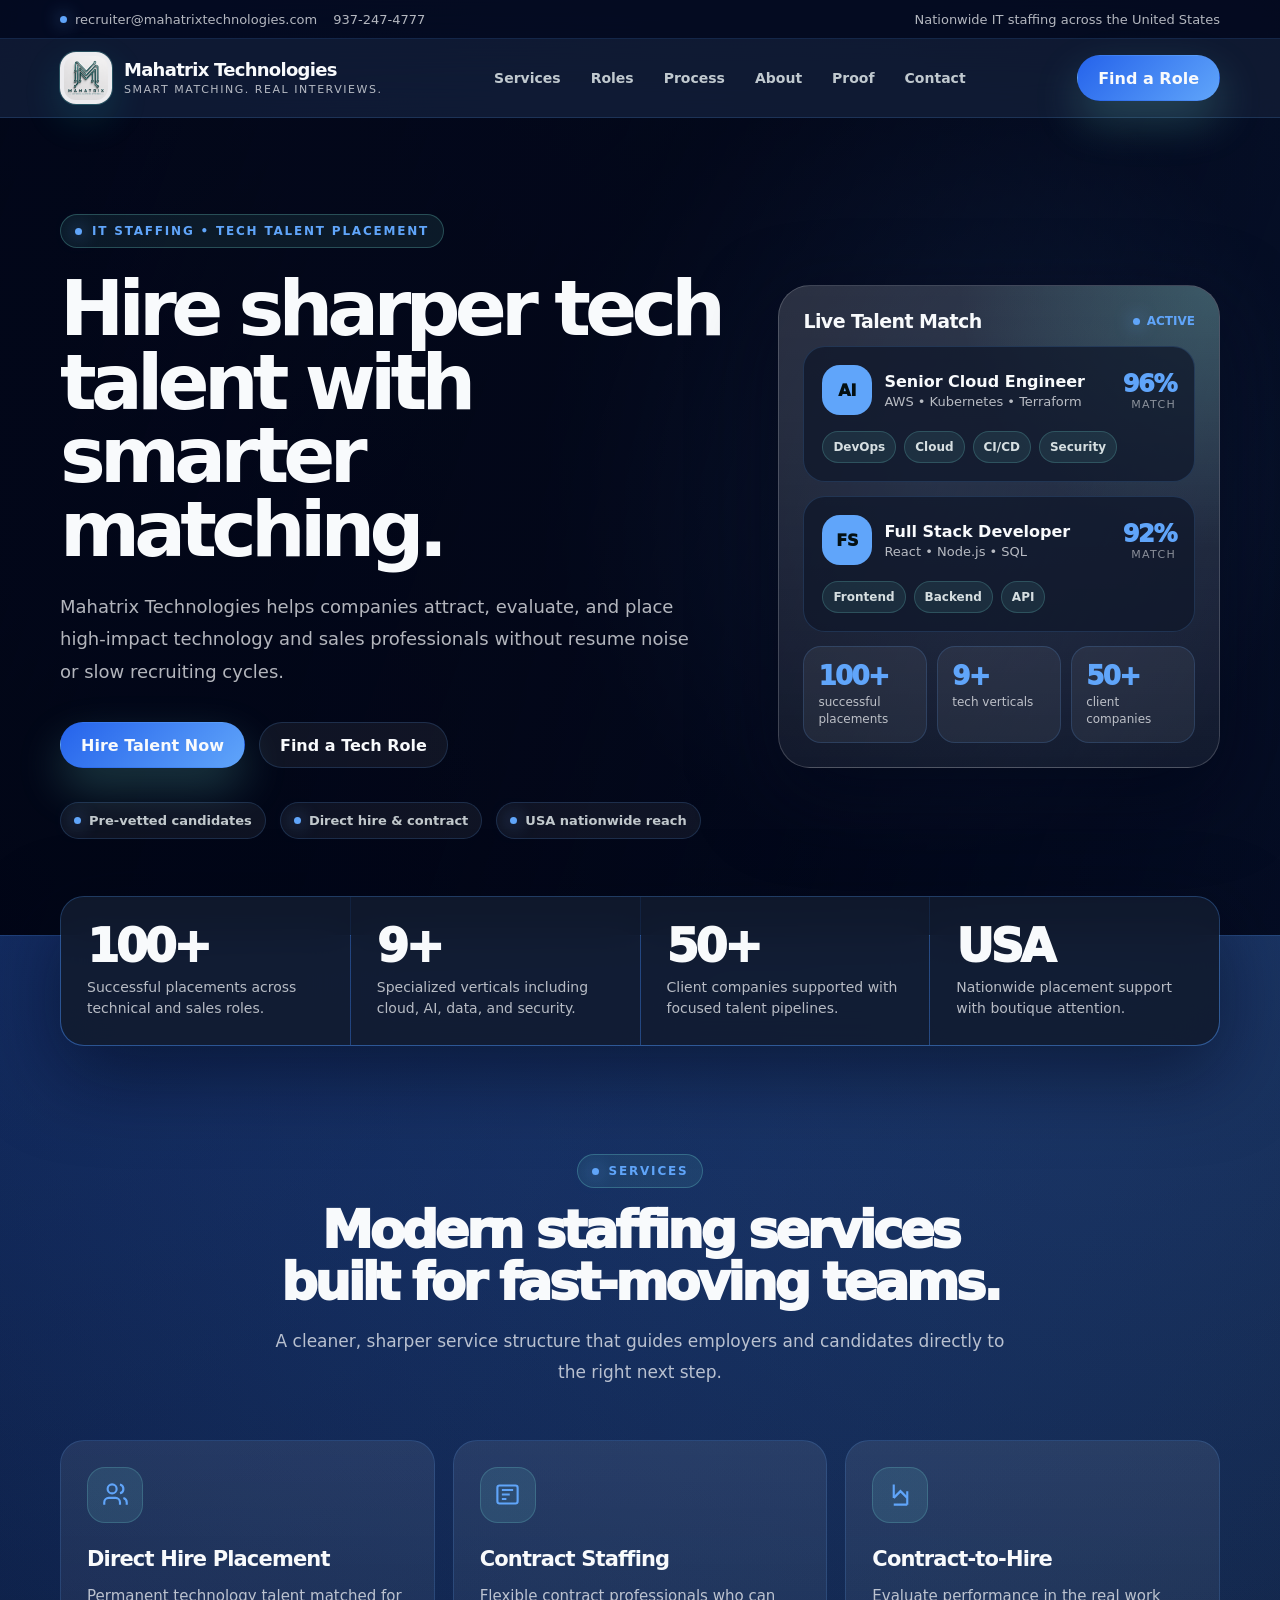
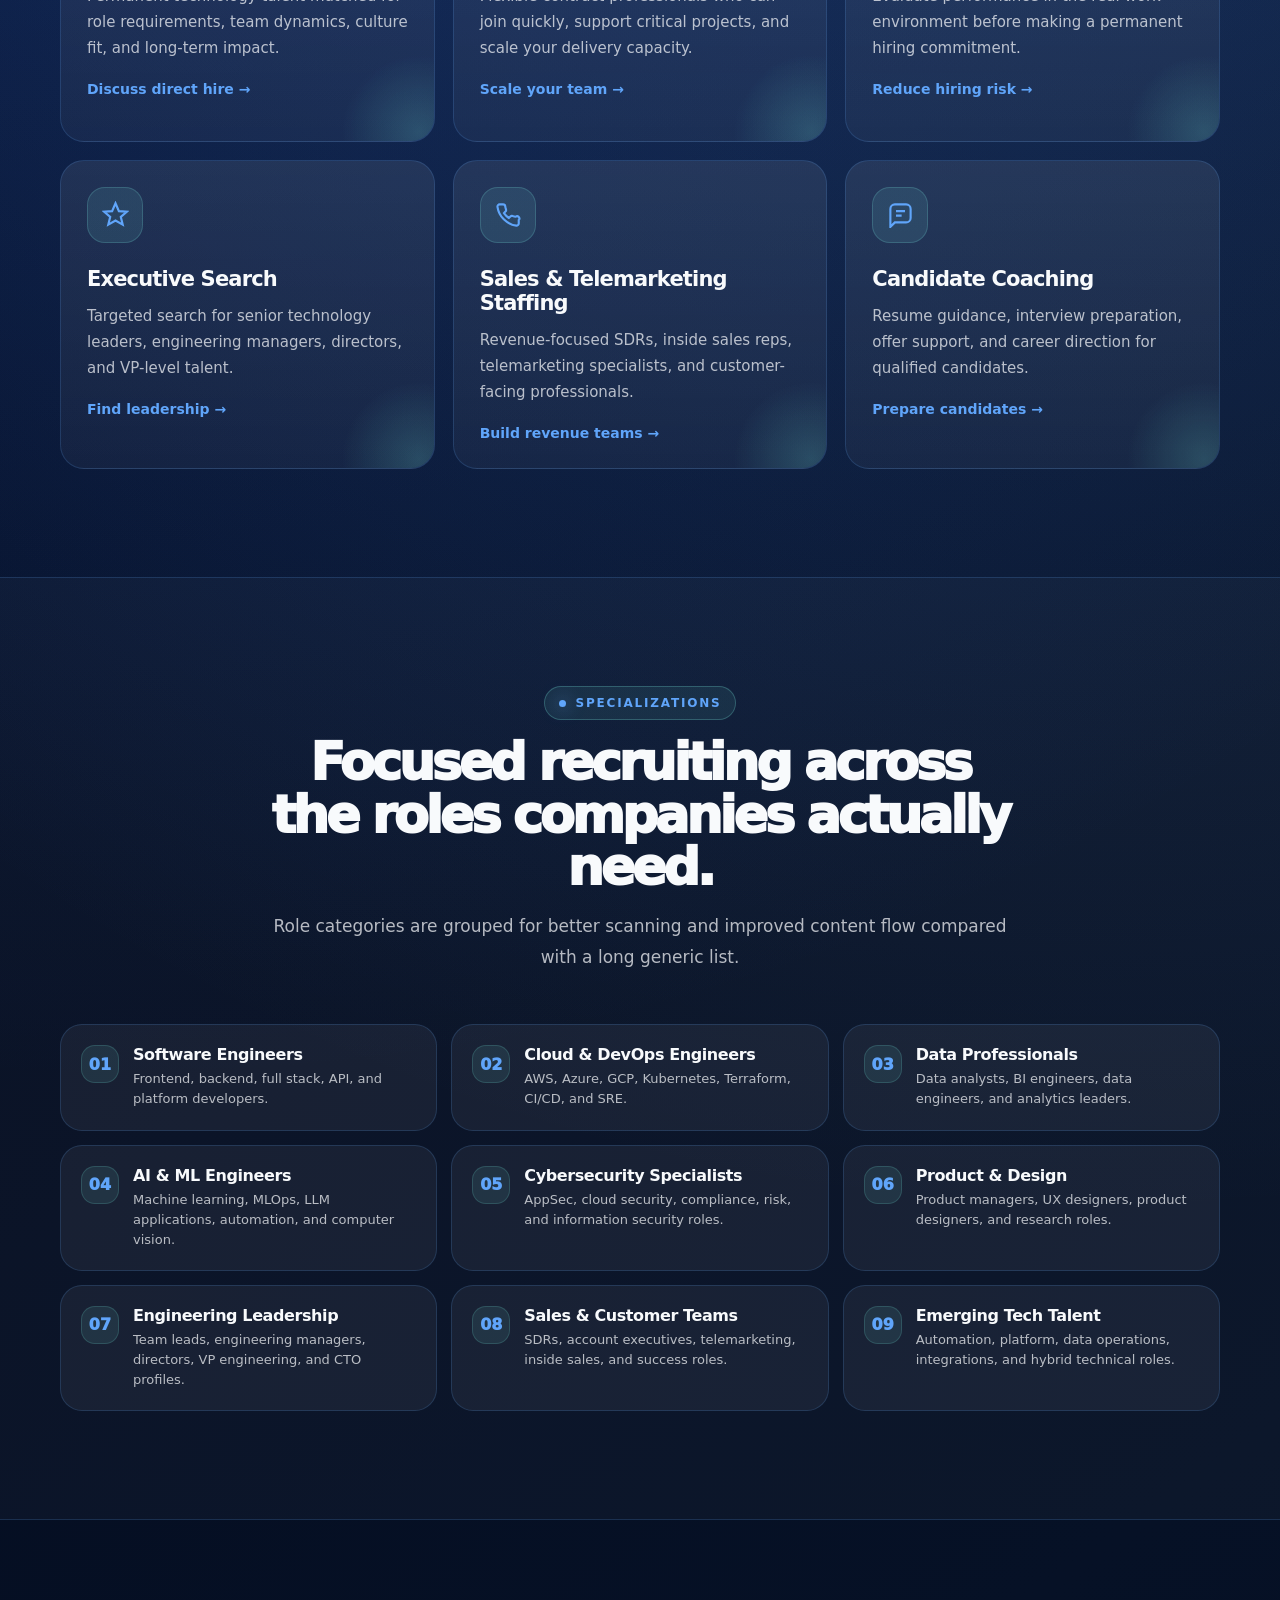
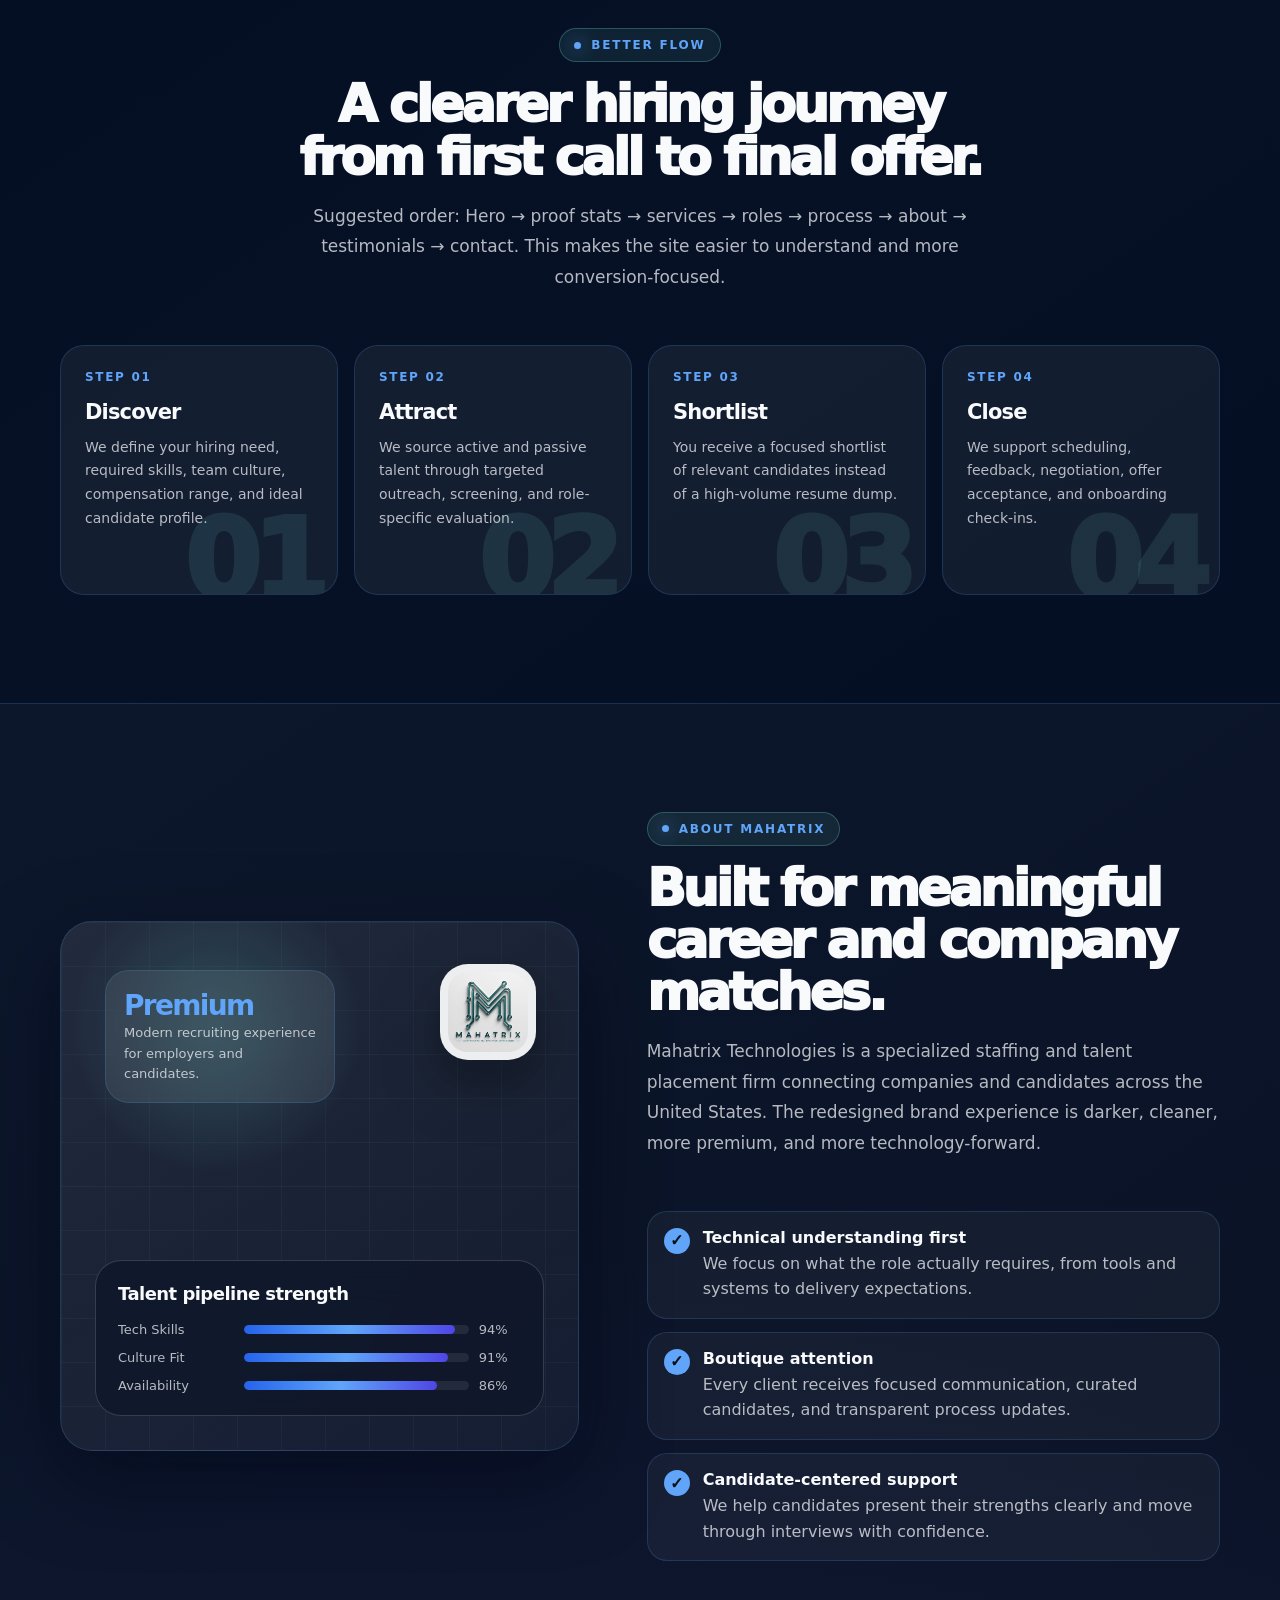
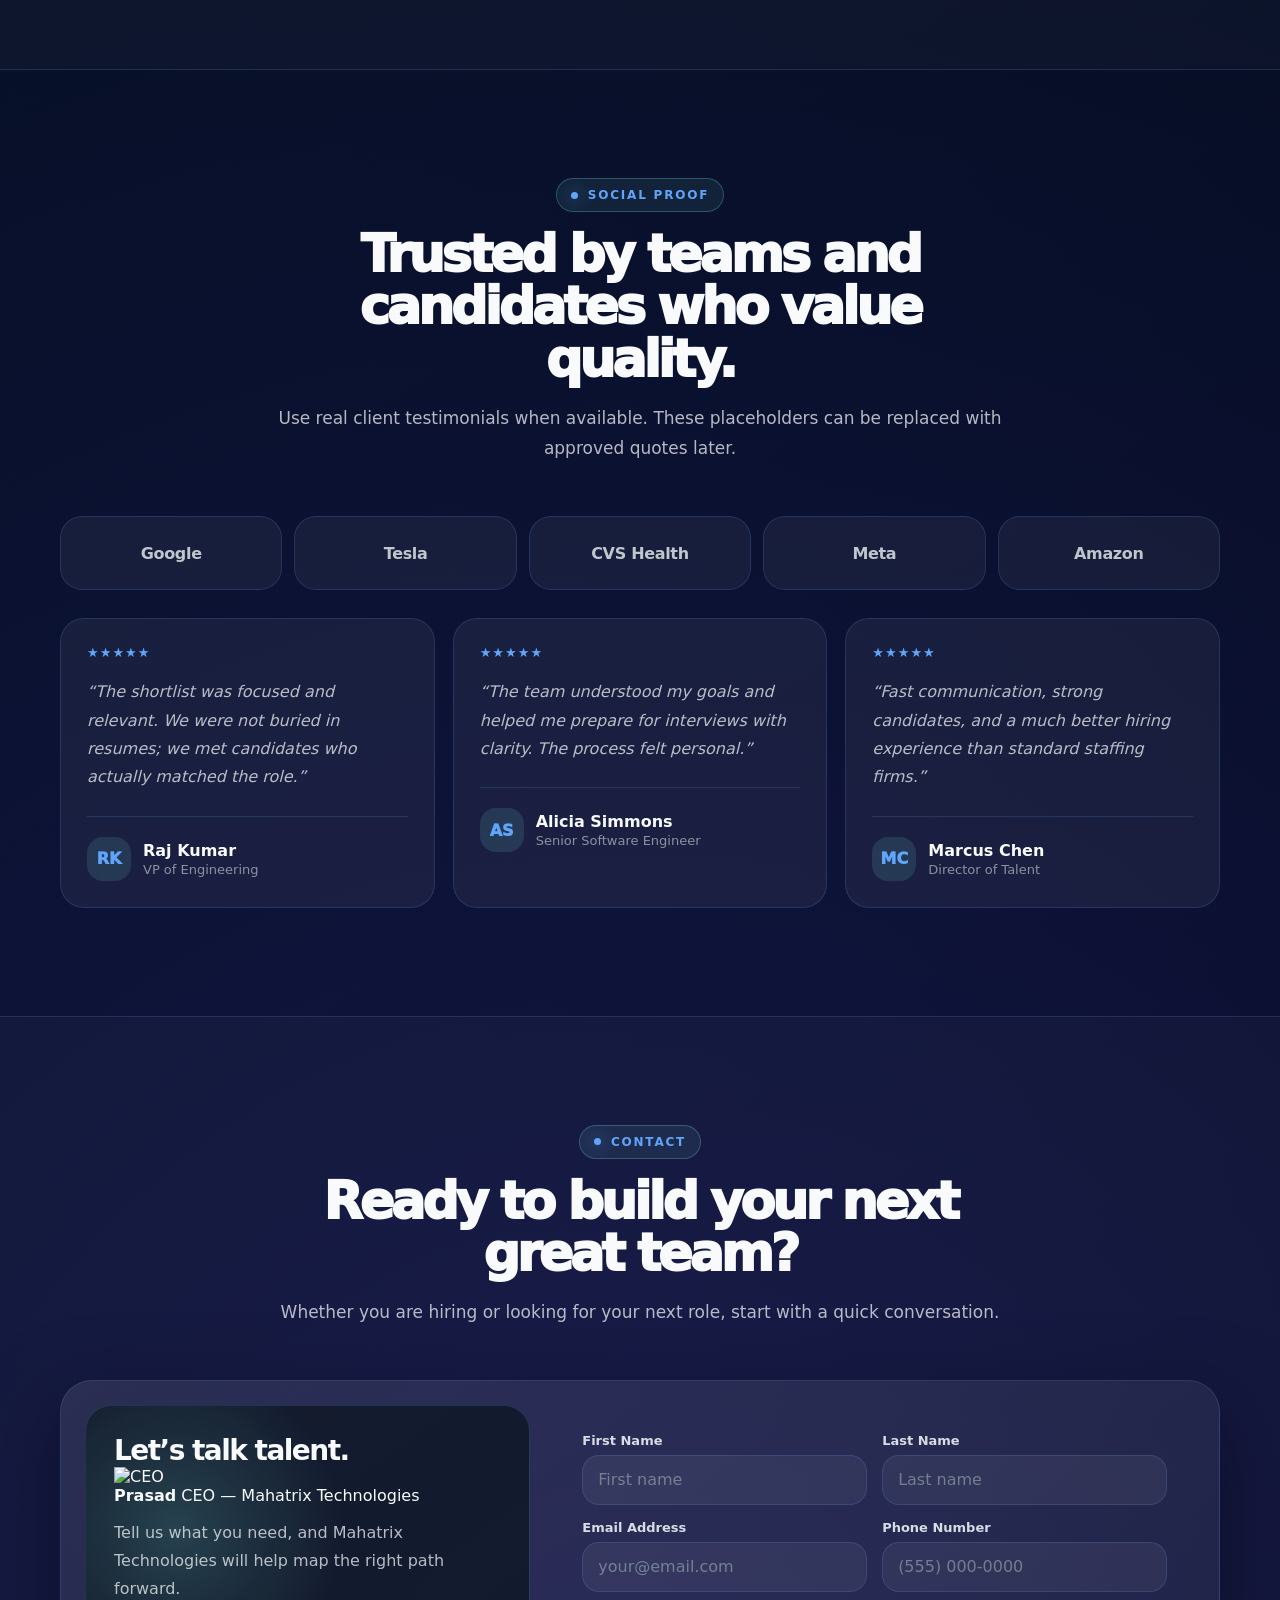
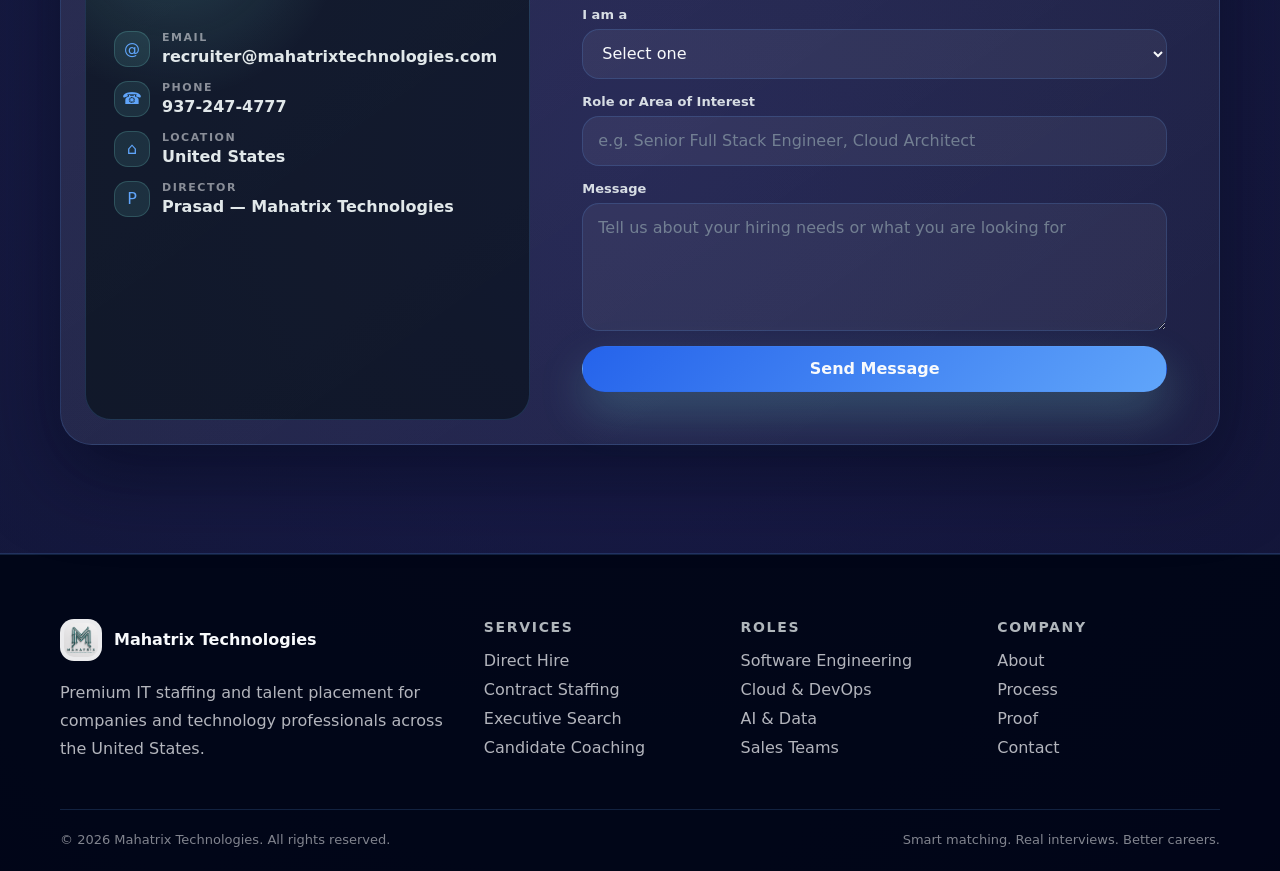
==== index.html @ 4f2ced46 "Update index.html" ====
<!DOCTYPE html>
<html lang="en">
<head>
  <meta charset="UTF-8" />
  <meta name="viewport" content="width=device-width, initial-scale=1.0" />
  <meta name="description" content="Mahatrix Technologies is a modern IT staffing and tech talent placement firm connecting companies with pre-vetted technology professionals across the United States." />
  <title>Mahatrix Technologies | Premium IT Staffing & Tech Talent Placement</title>

  <style>
    /*
      MAHATRIX TECHNOLOGIES — COMPLETE REDESIGN
      Theme: premium dark glassmorphism + teal/cyan technology accents
      Media: CSS-generated hero visuals and SVG illustrations to avoid copyrighted assets
      Logo: place your uploaded logo as logo.png in the same folder as this file
    */

    :root {
      /* Requested Mahatrix palette */
      --bg: #020617;
      --bg-2: #020617;
      --glass: rgba(15,23,42,0.75);
      --panel: rgba(15,23,42,0.75);
      --panel-strong: rgba(15,23,42,0.88);
      --panel-soft: rgba(15,23,42,0.55);
      --line: rgba(96, 165, 250, 0.18);
      --line-strong: rgba(96, 165, 250, 0.42);
      --text: #F8FAFC;
      --muted: rgba(248, 250, 252, 0.72);
      --muted-2: rgba(248, 250, 252, 0.52);
      --sapphire: #2563EB;
      --cyan: #60A5FA;
      --teal: #60A5FA;
      --blue: #60A5FA;
      --indigo: #4F46E5;
      --lime: #60A5FA;
      --orange: #60A5FA;
      --danger: #ff6b6b;
      --success: #60A5FA;
      --shadow: 0 28px 80px rgba(2, 6, 23, 0.52);
      --radius-xl: 32px;
      --radius-lg: 24px;
      --radius-md: 18px;
      --container: min(1160px, calc(100% - 40px));
      --font: Inter, ui-sans-serif, system-ui, -apple-system, BlinkMacSystemFont, "Segoe UI", sans-serif;
    }

    * { box-sizing: border-box; margin: 0; padding: 0; }
    html { scroll-behavior: smooth; }
    body {
      font-family: var(--font);
      color: var(--text);
      background:
        radial-gradient(circle at 10% 8%, rgba(37, 99, 235, 0.30), transparent 31%),
        radial-gradient(circle at 86% 12%, rgba(96, 165, 250, 0.24), transparent 30%),
        radial-gradient(circle at 50% 90%, rgba(79, 70, 229, 0.22), transparent 32%),
        linear-gradient(145deg, #020617 0%, #061126 48%, #020617 100%);
      overflow-x: hidden;
    }

    body::before {
      content: "";
      position: fixed;
      inset: 0;
      pointer-events: none;
      opacity: 0.3;
      background-image:
        linear-gradient(rgba(255, 255, 255, 0.035) 1px, transparent 1px),
        linear-gradient(90deg, rgba(255, 255, 255, 0.035) 1px, transparent 1px);
      background-size: 72px 72px;
      mask-image: radial-gradient(circle at center, black 0%, transparent 76%);
      z-index: -2;
    }

    a { color: inherit; text-decoration: none; }
    img, svg { display: block; max-width: 100%; }
    button, input, select, textarea { font: inherit; }
    .container { width: var(--container); margin: 0 auto; }
    .accent { color: var(--cyan); }

    .top-strip {
      border-bottom: 1px solid var(--line);
      background: rgba(2,6,23,0.82);
      backdrop-filter: blur(18px);
    }

    .top-strip-inner {
      width: var(--container);
      margin: 0 auto;
      min-height: 38px;
      display: flex;
      align-items: center;
      justify-content: space-between;
      gap: 16px;
      color: var(--muted);
      font-size: 13px;
    }

    .top-contact,
    .top-note {
      display: flex;
      align-items: center;
      gap: 16px;
      flex-wrap: wrap;
    }

    .top-pill {
      display: inline-flex;
      align-items: center;
      gap: 8px;
      white-space: nowrap;
    }

    .dot {
      width: 7px;
      height: 7px;
      border-radius: 999px;
      background: var(--cyan);
      box-shadow: 0 0 18px var(--cyan);
    }

    .navbar {
      position: sticky;
      top: 0;
      z-index: 1000;
      border-bottom: 1px solid var(--line);
      background: rgba(15,23,42,0.78);
      backdrop-filter: blur(22px);
    }

    .nav-inner {
      width: var(--container);
      margin: 0 auto;
      height: 78px;
      display: flex;
      align-items: center;
      justify-content: space-between;
      gap: 24px;
    }

    .brand {
      display: flex;
      align-items: center;
      gap: 12px;
      min-width: 240px;
    }

    .brand-logo {
      width: 52px;
      height: 52px;
      border-radius: 16px;
      object-fit: contain;
      padding: 4px;
      background: rgba(255, 255, 255, 0.92);
      box-shadow: 0 0 0 1px rgba(126, 244, 230, 0.22), 0 14px 38px rgba(22, 200, 189, 0.16);
    }

    .brand-title {
      font-weight: 850;
      letter-spacing: -0.04em;
      line-height: 1;
      font-size: 18px;
    }

    .brand-subtitle {
      margin-top: 4px;
      font-size: 11px;
      color: var(--muted);
      text-transform: uppercase;
      letter-spacing: 0.14em;
    }

    .nav-links {
      display: flex;
      align-items: center;
      justify-content: center;
      list-style: none;
      gap: 4px;
    }

    .nav-links a {
      display: inline-flex;
      align-items: center;
      height: 42px;
      padding: 0 13px;
      color: rgba(244, 251, 251, 0.78);
      font-size: 14px;
      font-weight: 650;
      border-radius: 999px;
      transition: 0.2s ease;
    }

    .nav-links a:hover,
    .nav-links a.active {
      color: var(--text);
      background: rgba(126, 244, 230, 0.10);
      box-shadow: inset 0 0 0 1px rgba(126, 244, 230, 0.18);
    }

    .nav-actions { display: flex; align-items: center; gap: 10px; }
    .mobile-toggle {
      display: none;
      width: 44px;
      height: 44px;
      border: 1px solid var(--line);
      border-radius: 14px;
      color: var(--text);
      background: rgba(255, 255, 255, 0.06);
      cursor: pointer;
    }

    .btn {
      display: inline-flex;
      align-items: center;
      justify-content: center;
      gap: 10px;
      min-height: 46px;
      padding: 0 20px;
      border-radius: 999px;
      border: 1px solid transparent;
      font-weight: 800;
      cursor: pointer;
      transition: transform 0.2s ease, box-shadow 0.2s ease, background 0.2s ease, border-color 0.2s ease;
      white-space: nowrap;
    }

    .btn:hover { transform: translateY(-2px); }
    .btn-primary {
      color: #F8FAFC;
      background: linear-gradient(135deg, var(--sapphire), var(--cyan));
      box-shadow: 0 20px 46px rgba(126, 244, 230, 0.22);
    }

    .btn-secondary {
      color: var(--text);
      border-color: var(--line);
      background: rgba(255, 255, 255, 0.06);
    }

    .btn-secondary:hover {
      border-color: var(--line-strong);
      background: rgba(126, 244, 230, 0.09);
    }

    .hero {
      position: relative;
      min-height: 760px;
      display: flex;
      align-items: center;
      overflow: hidden;
      border-bottom: 1px solid var(--line);
    }

    .hero::before {
      content: "";
      position: absolute;
      inset: 0;
      background:
        linear-gradient(110deg, rgba(2, 6, 23, 0.97) 0%, rgba(2, 6, 23, 0.86) 44%, rgba(2, 6, 23, 0.34) 100%),
        radial-gradient(circle at 72% 42%, rgba(96, 165, 250, 0.28), transparent 38%);
      z-index: 1;
    }

    .hero-media {
      position: absolute;
      inset: 0;
      overflow: hidden;
      background:
        linear-gradient(135deg, rgba(37, 99, 235, 0.20), transparent 36%),
        linear-gradient(45deg, #020617, #081634);
    }
    .hero-video {
  width: 100%;
  height: 100%;
  object-fit: cover;
  position: absolute;
  inset: 0;
}

    .hero-grid-animation {
      position: absolute;
      inset: -20%;
      background-image:
        linear-gradient(90deg, rgba(126, 244, 230, 0.14) 1px, transparent 1px),
        linear-gradient(rgba(126, 244, 230, 0.14) 1px, transparent 1px);
      background-size: 58px 58px;
      transform: perspective(700px) rotateX(58deg) translateY(-12%);
      transform-origin: center;
      animation: gridMove 18s linear infinite;
      opacity: 0.35;
    }

    .hero-orb {
      position: absolute;
      width: 520px;
      height: 520px;
      right: 5%;
      top: 18%;
      border-radius: 50%;
      background:
        radial-gradient(circle at 30% 30%, rgba(255, 255, 255, 0.6), transparent 8%),
        radial-gradient(circle at center, rgba(126, 244, 230, 0.24), rgba(22, 200, 189, 0.08) 36%, transparent 68%);
      filter: blur(1px);
      animation: float 8s ease-in-out infinite;
    }

    .hero-orb::before,
    .hero-orb::after {
      content: "";
      position: absolute;
      border-radius: 50%;
      border: 1px solid rgba(126, 244, 230, 0.26);
      inset: 58px;
      animation: spin 16s linear infinite;
    }

    .hero-orb::after { inset: 112px; animation-duration: 11s; animation-direction: reverse; }

    .hero-particles span {
      position: absolute;
      width: 9px;
      height: 9px;
      border-radius: 50%;
      background: var(--cyan);
      box-shadow: 0 0 28px var(--cyan);
      opacity: 0.75;
      animation: particle 9s ease-in-out infinite;
    }

    .hero-particles span:nth-child(1) { right: 18%; top: 28%; }
    .hero-particles span:nth-child(2) { right: 34%; top: 62%; animation-delay: -2s; }
    .hero-particles span:nth-child(3) { right: 8%; top: 70%; animation-delay: -4s; }
    .hero-particles span:nth-child(4) { right: 42%; top: 24%; animation-delay: -6s; }

    @keyframes gridMove { to { background-position: 0 580px; } }
    @keyframes float { 0%, 100% { transform: translate3d(0, 0, 0); } 50% { transform: translate3d(0, -24px, 0); } }
    @keyframes spin { to { transform: rotate(360deg); } }
    @keyframes particle { 0%, 100% { transform: translate(0, 0) scale(1); } 50% { transform: translate(-18px, -28px) scale(1.35); } }

    .hero-inner {
      position: relative;
      z-index: 2;
      width: var(--container);
      margin: 0 auto;
      display: grid;
      grid-template-columns: minmax(0, 1.08fr) minmax(340px, 0.72fr);
      gap: 56px;
      align-items: center;
      padding: 96px 0;
    }

    .eyebrow {
      display: inline-flex;
      align-items: center;
      gap: 10px;
      min-height: 34px;
      padding: 0 14px;
      border: 1px solid rgba(126, 244, 230, 0.24);
      border-radius: 999px;
      background: rgba(126, 244, 230, 0.08);
      color: var(--cyan);
      font-size: 12px;
      text-transform: uppercase;
      letter-spacing: 0.15em;
      font-weight: 850;
    }

    .hero h1 {
      max-width: 800px;
      margin-top: 24px;
      font-size: clamp(44px, 6vw, 82px);
      line-height: 0.96;
      letter-spacing: -0.075em;
      font-weight: 900;
    }

    .hero-copy {
      max-width: 650px;
      margin-top: 24px;
      color: var(--muted);
      font-size: 18px;
      line-height: 1.8;
    }

    .hero-actions { margin-top: 34px; display: flex; gap: 14px; flex-wrap: wrap; }
    .hero-trust {
      display: flex;
      flex-wrap: wrap;
      gap: 14px;
      margin-top: 34px;
    }

    .trust-item {
      display: inline-flex;
      align-items: center;
      gap: 8px;
      padding: 10px 13px;
      border-radius: 999px;
      border: 1px solid var(--line);
      background: rgba(255, 255, 255, 0.055);
      color: rgba(244, 251, 251, 0.78);
      font-size: 13px;
      font-weight: 700;
    }

    .hero-card {
      position: relative;
      border-radius: var(--radius-xl);
      padding: 24px;
      background: linear-gradient(180deg, rgba(255, 255, 255, 0.15), rgba(255, 255, 255, 0.06));
      border: 1px solid rgba(255, 255, 255, 0.18);
      box-shadow: var(--shadow);
      overflow: hidden;
    }

    .hero-card::before {
      content: "";
      position: absolute;
      inset: 0;
      background: radial-gradient(circle at top right, rgba(126, 244, 230, 0.2), transparent 40%);
      pointer-events: none;
    }

    .match-panel { position: relative; z-index: 1; display: grid; gap: 14px; }
    .match-header { display: flex; align-items: center; justify-content: space-between; gap: 12px; }
    .match-title { font-weight: 900; letter-spacing: -0.03em; font-size: 19px; }
    .match-live { color: var(--success); font-size: 12px; font-weight: 850; display: flex; align-items: center; gap: 7px; }

    .candidate-card {
      border-radius: 22px;
      padding: 18px;
      background: var(--glass);
      border: 1px solid var(--line);
    }

    .candidate-top { display: flex; align-items: center; gap: 12px; }
    .avatar {
      width: 50px;
      height: 50px;
      border-radius: 18px;
      background: linear-gradient(135deg, var(--cyan), var(--blue));
      color: #041012;
      display: grid;
      place-items: center;
      font-weight: 950;
    }

    .candidate-name { font-weight: 900; }
    .candidate-role { color: var(--muted); font-size: 13px; margin-top: 3px; }
    .match-score { margin-left: auto; text-align: right; }
    .score { color: var(--lime); font-size: 24px; font-weight: 950; letter-spacing: -0.06em; }
    .score-label { color: var(--muted-2); font-size: 11px; text-transform: uppercase; letter-spacing: 0.12em; }

    .skill-tags { display: flex; flex-wrap: wrap; gap: 8px; margin-top: 16px; }
    .skill-tags span {
      padding: 8px 10px;
      border-radius: 999px;
      background: rgba(126, 244, 230, 0.09);
      border: 1px solid rgba(126, 244, 230, 0.18);
      color: rgba(244, 251, 251, 0.86);
      font-size: 12px;
      font-weight: 750;
    }

    .pipeline {
      display: grid;
      grid-template-columns: repeat(3, 1fr);
      gap: 10px;
    }

    .pipeline-item {
      padding: 14px;
      border-radius: 18px;
      background: rgba(255, 255, 255, 0.06);
      border: 1px solid var(--line);
    }

    .pipeline-number { color: var(--cyan); font-size: 26px; font-weight: 950; letter-spacing: -0.06em; }
    .pipeline-label { color: var(--muted); font-size: 12px; margin-top: 3px; line-height: 1.4; }

    .section { padding: 108px 0; position: relative; }
    .section-alt { background: rgba(255, 255, 255, 0.028); border-top: 1px solid var(--line); border-bottom: 1px solid var(--line); }
    .section-head { max-width: 740px; margin: 0 auto 52px; text-align: center; }
    .section-head.left { margin-left: 0; text-align: left; }
    .section h2 {
      margin-top: 16px;
      font-size: clamp(32px, 4vw, 54px);
      line-height: 1.02;
      letter-spacing: -0.065em;
      font-weight: 950;
    }

    .section-sub {
      margin-top: 18px;
      color: var(--muted);
      font-size: 17px;
      line-height: 1.8;
    }

    .logos-row {
      display: grid;
      grid-template-columns: repeat(5, 1fr);
      gap: 12px;
      margin-top: 34px;
    }

    .logo-pill {
      display: flex;
      align-items: center;
      justify-content: center;
      min-height: 74px;
      border-radius: 22px;
      border: 1px solid var(--line);
      background: rgba(255, 255, 255, 0.05);
      color: rgba(244, 251, 251, 0.76);
      font-weight: 900;
      letter-spacing: -0.02em;
      transition: 0.2s ease;
    }

    .logo-pill:hover { transform: translateY(-4px); border-color: var(--line-strong); color: var(--text); }

    .stats-band {
      margin-top: -40px;
      position: relative;
      z-index: 5;
    }

    .stats-shell {
      display: grid;
      grid-template-columns: repeat(4, 1fr);
      gap: 1px;
      overflow: hidden;
      border-radius: var(--radius-lg);
      border: 1px solid var(--line);
      background: var(--line);
      box-shadow: var(--shadow);
    }

    .stat {
      padding: 26px;
      background: rgba(15,23,42,0.88);
      backdrop-filter: blur(18px);
    }

    .stat strong {
      display: block;
      color: var(--text);
      font-size: clamp(30px, 4vw, 46px);
      line-height: 1;
      letter-spacing: -0.07em;
      font-weight: 950;
    }

    .stat span { display: block; color: var(--muted); margin-top: 8px; font-size: 14px; line-height: 1.5; }

    .services-grid {
      display: grid;
      grid-template-columns: repeat(3, 1fr);
      gap: 18px;
    }

    .service-card {
      position: relative;
      min-height: 302px;
      padding: 26px;
      border-radius: var(--radius-lg);
      border: 1px solid var(--line);
      background: linear-gradient(180deg, rgba(255, 255, 255, 0.082), rgba(255, 255, 255, 0.04));
      overflow: hidden;
      transition: 0.22s ease;
    }

    .service-card::after {
      content: "";
      position: absolute;
      width: 170px;
      height: 170px;
      right: -70px;
      bottom: -76px;
      border-radius: 50%;
      background: radial-gradient(circle, rgba(126, 244, 230, 0.18), transparent 64%);
      transition: 0.22s ease;
    }

    .service-card:hover {
      transform: translateY(-8px);
      border-color: var(--line-strong);
      box-shadow: 0 28px 60px rgba(0, 0, 0, 0.22);
    }

    .service-card:hover::after { transform: scale(1.25); }
    .icon-box {
      width: 56px;
      height: 56px;
      border-radius: 18px;
      display: grid;
      place-items: center;
      background: rgba(126, 244, 230, 0.1);
      border: 1px solid rgba(126, 244, 230, 0.18);
      color: var(--cyan);
    }

    .icon-box svg { width: 27px; height: 27px; stroke: currentColor; fill: none; stroke-width: 1.9; }
    .service-card h3 { margin-top: 24px; font-size: 21px; letter-spacing: -0.04em; }
    .service-card p { margin-top: 12px; color: var(--muted); line-height: 1.75; font-size: 15px; }
    .card-link { display: inline-flex; align-items: center; gap: 8px; margin-top: 20px; color: var(--cyan); font-weight: 850; font-size: 14px; }

    .split {
      display: grid;
      grid-template-columns: 0.95fr 1.05fr;
      gap: 68px;
      align-items: center;
    }

    .visual-stack {
      position: relative;
      min-height: 530px;
      border-radius: var(--radius-xl);
      overflow: hidden;
      border: 1px solid var(--line);
      background:
        radial-gradient(circle at 30% 20%, rgba(126, 244, 230, 0.18), transparent 26%),
        linear-gradient(145deg, rgba(255, 255, 255, 0.09), rgba(255, 255, 255, 0.035));
      box-shadow: var(--shadow);
    }

    .visual-stack::before {
      content: "";
      position: absolute;
      inset: 0;
      background-image: linear-gradient(rgba(126, 244, 230, 0.08) 1px, transparent 1px), linear-gradient(90deg, rgba(126, 244, 230, 0.08) 1px, transparent 1px);
      background-size: 44px 44px;
      opacity: 0.55;
    }

    .visual-logo {
      position: absolute;
      inset: 42px 42px auto auto;
      width: 96px;
      height: 96px;
      border-radius: 28px;
      object-fit: contain;
      padding: 8px;
      background: rgba(255, 255, 255, 0.92);
      box-shadow: 0 22px 60px rgba(0, 0, 0, 0.36);
      z-index: 2;
    }

    .dashboard-card {
      position: absolute;
      left: 34px;
      right: 34px;
      bottom: 34px;
      z-index: 2;
      padding: 22px;
      border-radius: 26px;
      border: 1px solid rgba(255, 255, 255, 0.16);
      background: rgba(15,23,42,0.82);
      backdrop-filter: blur(20px);
    }

    .dashboard-card h3 { font-size: 18px; letter-spacing: -0.03em; }
    .bar-list { margin-top: 18px; display: grid; gap: 13px; }
    .bar-row { display: grid; grid-template-columns: 116px 1fr 42px; gap: 10px; align-items: center; color: var(--muted); font-size: 13px; }
    .bar-track { height: 9px; border-radius: 999px; background: rgba(255, 255, 255, 0.08); overflow: hidden; }
    .bar-fill { height: 100%; border-radius: inherit; background: linear-gradient(90deg, var(--sapphire), var(--cyan), var(--indigo)); }

    .floating-card {
      position: absolute;
      left: 44px;
      top: 48px;
      z-index: 2;
      width: 230px;
      padding: 18px;
      border-radius: 24px;
      border: 1px solid var(--line);
      background: rgba(255, 255, 255, 0.08);
      backdrop-filter: blur(18px);
    }

    .floating-card strong { display: block; font-size: 28px; color: var(--lime); letter-spacing: -0.06em; }
    .floating-card span { color: var(--muted); font-size: 13px; line-height: 1.5; }

    .check-list { display: grid; gap: 13px; margin-top: 28px; }
    .check-item {
      display: flex;
      align-items: flex-start;
      gap: 13px;
      padding: 16px;
      border-radius: 20px;
      background: rgba(255, 255, 255, 0.045);
      border: 1px solid var(--line);
    }

    .check-icon {
      width: 26px;
      height: 26px;
      border-radius: 999px;
      display: grid;
      place-items: center;
      flex: 0 0 auto;
      color: #061113;
      background: var(--cyan);
      font-weight: 950;
    }

    .check-item strong { display: block; margin-bottom: 4px; }
    .check-item span { color: var(--muted); line-height: 1.6; }

    .roles-grid {
      display: grid;
      grid-template-columns: repeat(3, 1fr);
      gap: 14px;
    }

    .role-card {
      display: flex;
      gap: 14px;
      align-items: flex-start;
      padding: 20px;
      border-radius: 22px;
      background: rgba(255, 255, 255, 0.055);
      border: 1px solid var(--line);
      transition: 0.2s ease;
    }

    .role-card:hover { transform: translateY(-4px); border-color: var(--line-strong); background: rgba(126, 244, 230, 0.075); }
    .role-index {
      width: 38px;
      height: 38px;
      display: grid;
      place-items: center;
      border-radius: 14px;
      color: var(--cyan);
      background: rgba(126, 244, 230, 0.09);
      border: 1px solid rgba(126, 244, 230, 0.16);
      font-weight: 950;
      flex: 0 0 auto;
    }

    .role-card h3 { font-size: 16px; letter-spacing: -0.025em; }
    .role-card p { color: var(--muted); margin-top: 5px; font-size: 13px; line-height: 1.55; }

    .process-wrap {
      display: grid;
      grid-template-columns: repeat(4, 1fr);
      gap: 16px;
    }

    .process-step {
      position: relative;
      min-height: 250px;
      padding: 24px;
      border-radius: var(--radius-lg);
      background: rgba(255, 255, 255, 0.055);
      border: 1px solid var(--line);
      overflow: hidden;
    }

    .process-step::before {
      content: attr(data-step);
      position: absolute;
      right: 18px;
      bottom: -22px;
      color: rgba(126, 244, 230, 0.10);
      font-size: 110px;
      line-height: 1;
      font-weight: 950;
      letter-spacing: -0.08em;
    }

    .step-kicker { color: var(--cyan); font-size: 12px; font-weight: 900; letter-spacing: 0.14em; text-transform: uppercase; }
    .process-step h3 { margin-top: 16px; font-size: 21px; letter-spacing: -0.04em; }
    .process-step p { margin-top: 12px; color: var(--muted); line-height: 1.7; font-size: 14px; }

    .testimonial-grid { display: grid; grid-template-columns: repeat(3, 1fr); gap: 18px; }
    .testimonial {
      padding: 26px;
      border-radius: var(--radius-lg);
      background: rgba(255, 255, 255, 0.055);
      border: 1px solid var(--line);
    }

    .stars { color: var(--orange); letter-spacing: 0.08em; font-size: 13px; }
    .testimonial p { margin-top: 18px; color: var(--muted); line-height: 1.78; font-style: italic; }
    .person { display: flex; align-items: center; gap: 12px; margin-top: 24px; padding-top: 20px; border-top: 1px solid var(--line); }
    .person-avatar { width: 44px; height: 44px; border-radius: 16px; display: grid; place-items: center; background: rgba(126, 244, 230, 0.12); color: var(--cyan); font-weight: 950; }
    .person strong { display: block; }
    .person span { display: block; color: var(--muted-2); font-size: 13px; margin-top: 2px; }

    .contact-shell {
      display: grid;
      grid-template-columns: 0.82fr 1.18fr;
      gap: 24px;
      padding: 24px;
      border-radius: var(--radius-xl);
      border: 1px solid var(--line);
      background: linear-gradient(145deg, rgba(255, 255, 255, 0.09), rgba(255, 255, 255, 0.045));
      box-shadow: var(--shadow);
    }

    .contact-info {
      padding: 28px;
      border-radius: 26px;
      background:
        radial-gradient(circle at 20% 20%, rgba(126, 244, 230, 0.18), transparent 28%),
        rgba(3, 13, 16, 0.55);
      border: 1px solid var(--line);
    }

    .contact-info h3 { font-size: 28px; letter-spacing: -0.055em; }
    .contact-info > p { margin-top: 14px; color: var(--muted); line-height: 1.75; }
    .contact-list { display: grid; gap: 14px; margin-top: 28px; }
    .contact-item { display: flex; gap: 12px; align-items: flex-start; }
    .contact-dot { width: 36px; height: 36px; border-radius: 14px; display: grid; place-items: center; color: var(--cyan); background: rgba(126, 244, 230, 0.10); border: 1px solid rgba(126, 244, 230, 0.18); flex: 0 0 auto; }
    .contact-label { color: var(--muted-2); font-size: 11px; letter-spacing: 0.14em; text-transform: uppercase; font-weight: 900; }
    .contact-value { margin-top: 3px; font-weight: 750; color: rgba(244, 251, 251, 0.92); }

    .form-card { padding: 28px; }
    .form-grid { display: grid; grid-template-columns: repeat(2, 1fr); gap: 15px; }
    .field { display: grid; gap: 7px; }
    .field.full { grid-column: 1 / -1; }
    .field label { color: rgba(244, 251, 251, 0.86); font-weight: 800; font-size: 13px; }
    .field input,
    .field select,
    .field textarea {
      width: 100%;
      min-height: 50px;
      border: 1px solid var(--line);
      border-radius: 17px;
      background: rgba(255, 255, 255, 0.06);
      color: var(--text);
      outline: none;
      padding: 0 15px;
      transition: 0.2s ease;
    }

    .field textarea { min-height: 128px; padding-top: 14px; resize: vertical; }
    .field input::placeholder,
    .field textarea::placeholder { color: rgba(167, 189, 192, 0.55); }
    .field input:focus,
    .field select:focus,
    .field textarea:focus { border-color: var(--line-strong); box-shadow: 0 0 0 4px rgba(126, 244, 230, 0.08); }
    .field select option { color: #071114; }
    .form-status { display: none; margin-top: 14px; padding: 14px; border-radius: 16px; font-weight: 800; text-align: center; }
    .form-status.ok { background: rgba(96, 230, 168, 0.12); color: var(--success); border: 1px solid rgba(96, 230, 168, 0.22); }
    .form-status.err { background: rgba(255, 107, 107, 0.12); color: var(--danger); border: 1px solid rgba(255, 107, 107, 0.22); }

    .footer {
      padding: 64px 0 24px;
      border-top: 1px solid var(--line);
      background: rgba(2,6,23,0.94);
    }

    .footer-grid {
      display: grid;
      grid-template-columns: 1.4fr 0.8fr 0.8fr 0.8fr;
      gap: 34px;
    }

    .footer-brand { display: flex; align-items: center; gap: 12px; }
    .footer-logo { width: 42px; height: 42px; border-radius: 14px; object-fit: contain; background: rgba(255, 255, 255, 0.92); padding: 4px; }
    .footer p { color: var(--muted); line-height: 1.75; margin-top: 18px; max-width: 420px; }
    .footer h4 { font-size: 14px; text-transform: uppercase; letter-spacing: 0.12em; color: rgba(244, 251, 251, 0.72); margin-bottom: 16px; }
    .footer ul { list-style: none; display: grid; gap: 10px; }
    .footer a { color: var(--muted); transition: color 0.2s ease; }
    .footer a:hover { color: var(--cyan); }
    .footer-bottom { margin-top: 46px; padding-top: 22px; border-top: 1px solid var(--line); display: flex; justify-content: space-between; gap: 16px; color: var(--muted-2); font-size: 13px; }

    .reveal { opacity: 0; transform: translateY(22px); transition: opacity 0.65s ease, transform 0.65s ease; }
    .reveal.visible { opacity: 1; transform: translateY(0); }

    @media (max-width: 1080px) {
      .nav-links { display: none; }
      .mobile-toggle { display: inline-grid; place-items: center; }
      .nav-links.open {
        position: absolute;
        top: 78px;
        left: 20px;
        right: 20px;
        display: grid;
        gap: 4px;
        padding: 12px;
        border: 1px solid var(--line);
        border-radius: 22px;
        background: rgba(15,23,42,0.96);
        box-shadow: var(--shadow);
      }
      .nav-links.open a { justify-content: center; }
      .hero-inner,
      .split,
      .contact-shell { grid-template-columns: 1fr; }
      .hero { min-height: auto; }
      .hero-card { max-width: 620px; }
      .services-grid, .roles-grid, .testimonial-grid { grid-template-columns: repeat(2, 1fr); }
      .process-wrap { grid-template-columns: repeat(2, 1fr); }
      .logos-row { grid-template-columns: repeat(3, 1fr); }
      .footer-grid { grid-template-columns: 1fr 1fr; }
    }

    @media (max-width: 760px) {
      :root { --container: min(100% - 28px, 1160px); }
      .top-strip { display: none; }
      .nav-inner { height: 72px; }
      .brand { min-width: 0; }
      .brand-title { font-size: 15px; }
      .brand-subtitle { display: none; }
      .brand-logo { width: 46px; height: 46px; }
      .nav-actions .btn { display: none; }
      .nav-links.open { top: 72px; }
      .hero-inner { padding: 72px 0; gap: 34px; }
      .hero h1 { font-size: clamp(42px, 13vw, 58px); }
      .hero-copy { font-size: 16px; }
      .hero-actions .btn { width: 100%; }
      .pipeline, .stats-shell, .services-grid, .roles-grid, .testimonial-grid, .process-wrap, .logos-row, .form-grid, .footer-grid { grid-template-columns: 1fr; }
      .section { padding: 72px 0; }
      .stats-band { margin-top: 0; padding-top: 28px; }
      .visual-stack { min-height: 460px; }
      .visual-logo { width: 76px; height: 76px; right: 24px; top: 24px; }
      .floating-card { left: 22px; top: 28px; width: 210px; }
      .dashboard-card { left: 18px; right: 18px; bottom: 18px; }
      .bar-row { grid-template-columns: 92px 1fr 34px; }
      .contact-shell { padding: 12px; }
      .contact-info, .form-card { padding: 20px; }
      .footer-bottom { flex-direction: column; }
    }
  </style>
</head>

<body>
  <div class="top-strip">
    <div class="top-strip-inner">
      <div class="top-contact">
        <span class="top-pill"><span class="dot"></span>recruiter@mahatrixtechnologies.com</span>
        <span class="top-pill">937-247-4777</span>
      </div>
      <div class="top-note">Nationwide IT staffing across the United States</div>
    </div>
  </div>

  <header class="navbar">
    <div class="nav-inner">
      <a href="#home" class="brand" aria-label="Mahatrix Technologies home">
        <img src="logo.png" alt="Mahatrix Technologies logo" class="brand-logo" />
        <div>
          <div class="brand-title">Mahatrix Technologies</div>
          <div class="brand-subtitle">Smart matching. Real interviews.</div>
        </div>
      </a>

      <ul class="nav-links" id="navLinks">
        <li><a href="#services">Services</a></li>
        <li><a href="#roles">Roles</a></li>
        <li><a href="#process">Process</a></li>
        <li><a href="#about">About</a></li>
        <li><a href="#testimonials">Proof</a></li>
        <li><a href="#contact">Contact</a></li>
      </ul>

      <div class="nav-actions">
        <a class="btn btn-primary" href="#contact">Find a Role</a>
        <button class="mobile-toggle" id="mobileToggle" aria-label="Open mobile menu" aria-expanded="false">
          <svg width="22" height="22" viewBox="0 0 24 24" fill="none" aria-hidden="true"><path d="M4 7h16M4 12h16M4 17h16" stroke="currentColor" stroke-width="2" stroke-linecap="round" /></svg>
        </button>
      </div>
    </div>
  </header>

  <main>
    <section class="hero" id="home">
     <div class="hero-media" aria-hidden="true">
  <video class="hero-video" autoplay muted loop playsinline>
    <source src="video1.mp4" type="video/mp4">
  </video>
      </div>

      <div class="hero-inner">
        <div class="hero-content reveal">
          <div class="eyebrow"><span class="dot"></span>IT Staffing • Tech Talent Placement</div>
          <h1>Hire sharper tech talent with smarter matching.</h1>
          <p class="hero-copy">Mahatrix Technologies helps companies attract, evaluate, and place high-impact technology and sales professionals without resume noise or slow recruiting cycles.</p>
          <div class="hero-actions">
            <a href="#contact" class="btn btn-primary">Hire Talent Now</a>
            <a href="#contact" class="btn btn-secondary">Find a Tech Role</a>
          </div>
          <div class="hero-trust" aria-label="Key benefits">
            <span class="trust-item"><span class="dot"></span>Pre-vetted candidates</span>
            <span class="trust-item"><span class="dot"></span>Direct hire & contract</span>
            <span class="trust-item"><span class="dot"></span>USA nationwide reach</span>
          </div>
        </div>

        <aside class="hero-card reveal" style="transition-delay: .12s" aria-label="Talent matching dashboard preview">
          <div class="match-panel">
            <div class="match-header">
              <div class="match-title">Live Talent Match</div>
              <div class="match-live"><span class="dot"></span>ACTIVE</div>
            </div>

            <div class="candidate-card">
              <div class="candidate-top">
                <div class="avatar">AI</div>
                <div>
                  <div class="candidate-name">Senior Cloud Engineer</div>
                  <div class="candidate-role">AWS • Kubernetes • Terraform</div>
                </div>
                <div class="match-score">
                  <div class="score">96%</div>
                  <div class="score-label">Match</div>
                </div>
              </div>
              <div class="skill-tags">
                <span>DevOps</span><span>Cloud</span><span>CI/CD</span><span>Security</span>
              </div>
            </div>

            <div class="candidate-card">
              <div class="candidate-top">
                <div class="avatar">FS</div>
                <div>
                  <div class="candidate-name">Full Stack Developer</div>
                  <div class="candidate-role">React • Node.js • SQL</div>
                </div>
                <div class="match-score">
                  <div class="score">92%</div>
                  <div class="score-label">Match</div>
                </div>
              </div>
              <div class="skill-tags">
                <span>Frontend</span><span>Backend</span><span>API</span>
              </div>
            </div>

            <div class="pipeline">
              <div class="pipeline-item"><div class="pipeline-number">100+</div><div class="pipeline-label">successful placements</div></div>
              <div class="pipeline-item"><div class="pipeline-number">9+</div><div class="pipeline-label">tech verticals</div></div>
              <div class="pipeline-item"><div class="pipeline-number">50+</div><div class="pipeline-label">client companies</div></div>
            </div>
          </div>
        </aside>
      </div>
    </section>

    <section class="stats-band">
      <div class="container">
        <div class="stats-shell reveal">
          <div class="stat"><strong data-count="100">100+</strong><span>Successful placements across technical and sales roles.</span></div>
          <div class="stat"><strong data-count="9">9+</strong><span>Specialized verticals including cloud, AI, data, and security.</span></div>
          <div class="stat"><strong data-count="50">50+</strong><span>Client companies supported with focused talent pipelines.</span></div>
          <div class="stat"><strong>USA</strong><span>Nationwide placement support with boutique attention.</span></div>
        </div>
      </div>
    </section>

    <section class="section" id="services">
      <div class="container">
        <div class="section-head reveal">
          <div class="eyebrow"><span class="dot"></span>Services</div>
          <h2>Modern staffing services built for fast-moving teams.</h2>
          <p class="section-sub">A cleaner, sharper service structure that guides employers and candidates directly to the right next step.</p>
        </div>

        <div class="services-grid">
          <article class="service-card reveal">
            <div class="icon-box"><svg viewBox="0 0 24 24"><path d="M16 21v-2a4 4 0 0 0-4-4H6a4 4 0 0 0-4 4v2"/><circle cx="9" cy="7" r="4"/><path d="M22 21v-2a4 4 0 0 0-3-3.87"/><path d="M16 3.13a4 4 0 0 1 0 7.75"/></svg></div>
            <h3>Direct Hire Placement</h3>
            <p>Permanent technology talent matched for role requirements, team dynamics, culture fit, and long-term impact.</p>
            <a href="#contact" class="card-link">Discuss direct hire →</a>
          </article>

          <article class="service-card reveal" style="transition-delay: .06s">
            <div class="icon-box"><svg viewBox="0 0 24 24"><rect x="3" y="4" width="18" height="16" rx="2"/><path d="M7 8h10M7 12h7M7 16h4"/></svg></div>
            <h3>Contract Staffing</h3>
            <p>Flexible contract professionals who can join quickly, support critical projects, and scale your delivery capacity.</p>
            <a href="#contact" class="card-link">Scale your team →</a>
          </article>

          <article class="service-card reveal" style="transition-delay: .12s">
            <div class="icon-box"><svg viewBox="0 0 24 24"><path d="M6 3v12"/><path d="M18 9v12"/><path d="M6 15l6-6 6 6"/><path d="M6 21h12"/></svg></div>
            <h3>Contract-to-Hire</h3>
            <p>Evaluate performance in the real work environment before making a permanent hiring commitment.</p>
            <a href="#contact" class="card-link">Reduce hiring risk →</a>
          </article>

          <article class="service-card reveal">
            <div class="icon-box"><svg viewBox="0 0 24 24"><path d="M12 2l3 7 7 .5-5.3 4.6 1.7 6.9L12 17.3 5.6 21l1.7-6.9L2 9.5 9 9z"/></svg></div>
            <h3>Executive Search</h3>
            <p>Targeted search for senior technology leaders, engineering managers, directors, and VP-level talent.</p>
            <a href="#contact" class="card-link">Find leadership →</a>
          </article>

          <article class="service-card reveal" style="transition-delay: .06s">
            <div class="icon-box"><svg viewBox="0 0 24 24"><path d="M22 16.92v3a2 2 0 0 1-2.18 2A19.86 19.86 0 0 1 3.08 5.18 2 2 0 0 1 5 3h3a2 2 0 0 1 2 1.72c.12.9.32 1.77.6 2.61a2 2 0 0 1-.45 2.11L8.9 10.7a16 16 0 0 0 4.4 4.4l1.26-1.25a2 2 0 0 1 2.11-.45c.84.28 1.71.48 2.61.6A2 2 0 0 1 22 16.92z"/></svg></div>
            <h3>Sales & Telemarketing Staffing</h3>
            <p>Revenue-focused SDRs, inside sales reps, telemarketing specialists, and customer-facing professionals.</p>
            <a href="#contact" class="card-link">Build revenue teams →</a>
          </article>

          <article class="service-card reveal" style="transition-delay: .12s">
            <div class="icon-box"><svg viewBox="0 0 24 24"><path d="M21 15a4 4 0 0 1-4 4H7l-4 4V7a4 4 0 0 1 4-4h10a4 4 0 0 1 4 4z"/><path d="M8 9h8M8 13h5"/></svg></div>
            <h3>Candidate Coaching</h3>
            <p>Resume guidance, interview preparation, offer support, and career direction for qualified candidates.</p>
            <a href="#contact" class="card-link">Prepare candidates →</a>
          </article>
        </div>
      </div>
    </section>

    <section class="section section-alt" id="roles">
      <div class="container">
        <div class="section-head reveal">
          <div class="eyebrow"><span class="dot"></span>Specializations</div>
          <h2>Focused recruiting across the roles companies actually need.</h2>
          <p class="section-sub">Role categories are grouped for better scanning and improved content flow compared with a long generic list.</p>
        </div>

        <div class="roles-grid">
          <article class="role-card reveal"><div class="role-index">01</div><div><h3>Software Engineers</h3><p>Frontend, backend, full stack, API, and platform developers.</p></div></article>
          <article class="role-card reveal"><div class="role-index">02</div><div><h3>Cloud & DevOps Engineers</h3><p>AWS, Azure, GCP, Kubernetes, Terraform, CI/CD, and SRE.</p></div></article>
          <article class="role-card reveal"><div class="role-index">03</div><div><h3>Data Professionals</h3><p>Data analysts, BI engineers, data engineers, and analytics leaders.</p></div></article>
          <article class="role-card reveal"><div class="role-index">04</div><div><h3>AI & ML Engineers</h3><p>Machine learning, MLOps, LLM applications, automation, and computer vision.</p></div></article>
          <article class="role-card reveal"><div class="role-index">05</div><div><h3>Cybersecurity Specialists</h3><p>AppSec, cloud security, compliance, risk, and information security roles.</p></div></article>
          <article class="role-card reveal"><div class="role-index">06</div><div><h3>Product & Design</h3><p>Product managers, UX designers, product designers, and research roles.</p></div></article>
          <article class="role-card reveal"><div class="role-index">07</div><div><h3>Engineering Leadership</h3><p>Team leads, engineering managers, directors, VP engineering, and CTO profiles.</p></div></article>
          <article class="role-card reveal"><div class="role-index">08</div><div><h3>Sales & Customer Teams</h3><p>SDRs, account executives, telemarketing, inside sales, and success roles.</p></div></article>
          <article class="role-card reveal"><div class="role-index">09</div><div><h3>Emerging Tech Talent</h3><p>Automation, platform, data operations, integrations, and hybrid technical roles.</p></div></article>
        </div>
      </div>
    </section>

    <section class="section" id="process">
      <div class="container">
        <div class="section-head reveal">
          <div class="eyebrow"><span class="dot"></span>Better Flow</div>
          <h2>A clearer hiring journey from first call to final offer.</h2>
          <p class="section-sub">Suggested order: Hero → proof stats → services → roles → process → about → testimonials → contact. This makes the site easier to understand and more conversion-focused.</p>
        </div>

        <div class="process-wrap">
          <article class="process-step reveal" data-step="01"><div class="step-kicker">Step 01</div><h3>Discover</h3><p>We define your hiring need, required skills, team culture, compensation range, and ideal candidate profile.</p></article>
          <article class="process-step reveal" data-step="02"><div class="step-kicker">Step 02</div><h3>Attract</h3><p>We source active and passive talent through targeted outreach, screening, and role-specific evaluation.</p></article>
          <article class="process-step reveal" data-step="03"><div class="step-kicker">Step 03</div><h3>Shortlist</h3><p>You receive a focused shortlist of relevant candidates instead of a high-volume resume dump.</p></article>
          <article class="process-step reveal" data-step="04"><div class="step-kicker">Step 04</div><h3>Close</h3><p>We support scheduling, feedback, negotiation, offer acceptance, and onboarding check-ins.</p></article>
        </div>
      </div>
    </section>

    <section class="section section-alt" id="about">
      <div class="container split">
        <div class="visual-stack reveal" aria-label="Mahatrix staffing dashboard visual">
          <img src="logo.png" alt="Mahatrix logo" class="visual-logo" />
          <div class="floating-card"><strong>Premium</strong><span>Modern recruiting experience for employers and candidates.</span></div>
          <div class="dashboard-card">
            <h3>Talent pipeline strength</h3>
            <div class="bar-list">
              <div class="bar-row"><span>Tech Skills</span><div class="bar-track"><div class="bar-fill" style="width: 94%"></div></div><span>94%</span></div>
              <div class="bar-row"><span>Culture Fit</span><div class="bar-track"><div class="bar-fill" style="width: 91%"></div></div><span>91%</span></div>
              <div class="bar-row"><span>Availability</span><div class="bar-track"><div class="bar-fill" style="width: 86%"></div></div><span>86%</span></div>
            </div>
          </div>
        </div>

        <div class="reveal">
          <div class="section-head left">
            <div class="eyebrow"><span class="dot"></span>About Mahatrix</div>
            <h2>Built for meaningful career and company matches.</h2>
            <p class="section-sub">Mahatrix Technologies is a specialized staffing and talent placement firm connecting companies and candidates across the United States. The redesigned brand experience is darker, cleaner, more premium, and more technology-forward.</p>
          </div>

          <div class="check-list">
            <div class="check-item"><div class="check-icon">✓</div><div><strong>Technical understanding first</strong><span>We focus on what the role actually requires, from tools and systems to delivery expectations.</span></div></div>
            <div class="check-item"><div class="check-icon">✓</div><div><strong>Boutique attention</strong><span>Every client receives focused communication, curated candidates, and transparent process updates.</span></div></div>
            <div class="check-item"><div class="check-icon">✓</div><div><strong>Candidate-centered support</strong><span>We help candidates present their strengths clearly and move through interviews with confidence.</span></div></div>
          </div>
        </div>
      </div>
    </section>

    <section class="section" id="testimonials">
      <div class="container">
        <div class="section-head reveal">
          <div class="eyebrow"><span class="dot"></span>Social Proof</div>
          <h2>Trusted by teams and candidates who value quality.</h2>
          <p class="section-sub">Use real client testimonials when available. These placeholders can be replaced with approved quotes later.</p>
        </div>

        <div class="logos-row reveal" aria-label="Example companies">
          <div class="logo-pill">Google</div>
          <div class="logo-pill">Tesla</div>
          <div class="logo-pill">CVS Health</div>
          <div class="logo-pill">Meta</div>
          <div class="logo-pill">Amazon</div>
        </div>

        <div class="testimonial-grid" style="margin-top: 28px;">
          <article class="testimonial reveal"><div class="stars">★★★★★</div><p>“The shortlist was focused and relevant. We were not buried in resumes; we met candidates who actually matched the role.”</p><div class="person"><div class="person-avatar">RK</div><div><strong>Raj Kumar</strong><span>VP of Engineering</span></div></div></article>
          <article class="testimonial reveal"><div class="stars">★★★★★</div><p>“The team understood my goals and helped me prepare for interviews with clarity. The process felt personal.”</p><div class="person"><div class="person-avatar">AS</div><div><strong>Alicia Simmons</strong><span>Senior Software Engineer</span></div></div></article>
          <article class="testimonial reveal"><div class="stars">★★★★★</div><p>“Fast communication, strong candidates, and a much better hiring experience than standard staffing firms.”</p><div class="person"><div class="person-avatar">MC</div><div><strong>Marcus Chen</strong><span>Director of Talent</span></div></div></article>
        </div>
      </div>
    </section>

    <section class="section section-alt" id="contact">
      <div class="container">
        <div class="section-head reveal">
          <div class="eyebrow"><span class="dot"></span>Contact</div>
          <h2>Ready to build your next great team?</h2>
          <p class="section-sub">Whether you are hiring or looking for your next role, start with a quick conversation.</p>
        </div>

        <div class="contact-shell reveal">
          <aside class="contact-info">
            <h3>Let’s talk talent.</h3>
            <div class="ceo-box">
  <img src="ceo.png" alt="CEO" class="ceo-image">
  <div class="ceo-text">
    <strong>Prasad</strong>
    <span>CEO — Mahatrix Technologies</span>
  </div>
</div>
            <p>Tell us what you need, and Mahatrix Technologies will help map the right path forward.</p>
            <div class="contact-list">
              <div class="contact-item"><div class="contact-dot">@</div><div><div class="contact-label">Email</div><div class="contact-value">recruiter@mahatrixtechnologies.com</div></div></div>
              <div class="contact-item"><div class="contact-dot">☎</div><div><div class="contact-label">Phone</div><div class="contact-value">937-247-4777</div></div></div>
              <div class="contact-item"><div class="contact-dot">⌂</div><div><div class="contact-label">Location</div><div class="contact-value">United States</div></div></div>
              <div class="contact-item"><div class="contact-dot">P</div><div><div class="contact-label">Director</div><div class="contact-value">Prasad — Mahatrix Technologies</div></div></div>
            </div>
          </aside>

          <div class="form-card">
            <form id="contactForm" action="https://formspree.io/f/mreyodgk" method="POST">
              <div class="form-grid">
                <div class="field"><label for="firstName">First Name</label><input id="firstName" name="first_name" type="text" placeholder="First name" required /></div>
                <div class="field"><label for="lastName">Last Name</label><input id="lastName" name="last_name" type="text" placeholder="Last name" required /></div>
                <div class="field"><label for="email">Email Address</label><input id="email" name="email" type="email" placeholder="your@email.com" required /></div>
                <div class="field"><label for="phone">Phone Number</label><input id="phone" name="phone" type="tel" placeholder="(555) 000-0000" /></div>
                <div class="field full"><label for="inquiryType">I am a</label><select id="inquiryType" name="inquiry_type" required><option value="" disabled selected>Select one</option><option>Company looking to hire tech talent</option><option>Job seeker looking for a tech role</option></select></div>
                <div class="field full"><label for="role">Role or Area of Interest</label><input id="role" name="role" type="text" placeholder="e.g. Senior Full Stack Engineer, Cloud Architect" /></div>
                <div class="field full"><label for="message">Message</label><textarea id="message" name="message" placeholder="Tell us about your hiring needs or what you are looking for"></textarea></div>
                <input type="text" name="_gotcha" style="display:none" tabindex="-1" autocomplete="off" />
                <div class="field full"><button class="btn btn-primary" type="submit" id="submitButton" style="width:100%;">Send Message</button></div>
              </div>
              <div class="form-status ok" id="formOk">Thank you! We will be in touch within one business day.</div>
              <div class="form-status err" id="formErr">Something went wrong. Please email us at recruiter@mahatrixtechnologies.com.</div>
            </form>
          </div>
        </div>
      </div>
    </section>
  </main>

  <footer class="footer">
    <div class="container">
      <div class="footer-grid">
        <div>
          <div class="footer-brand">
            <img src="logo.png" alt="Mahatrix Technologies logo" class="footer-logo" />
            <strong>Mahatrix Technologies</strong>
          </div>
          <p>Premium IT staffing and talent placement for companies and technology professionals across the United States.</p>
        </div>
        <div><h4>Services</h4><ul><li><a href="#services">Direct Hire</a></li><li><a href="#services">Contract Staffing</a></li><li><a href="#services">Executive Search</a></li><li><a href="#services">Candidate Coaching</a></li></ul></div>
        <div><h4>Roles</h4><ul><li><a href="#roles">Software Engineering</a></li><li><a href="#roles">Cloud & DevOps</a></li><li><a href="#roles">AI & Data</a></li><li><a href="#roles">Sales Teams</a></li></ul></div>
        <div><h4>Company</h4><ul><li><a href="#about">About</a></li><li><a href="#process">Process</a></li><li><a href="#testimonials">Proof</a></li><li><a href="#contact">Contact</a></li></ul></div>
      </div>
      <div class="footer-bottom">
        <span>© 2026 Mahatrix Technologies. All rights reserved.</span>
        <span>Smart matching. Real interviews. Better careers.</span>
      </div>
    </div>
  </footer>

  <script>
    (function () {
      const navLinks = document.getElementById('navLinks');
      const mobileToggle = document.getElementById('mobileToggle');
      const links = document.querySelectorAll('.nav-links a');
      const sections = document.querySelectorAll('main section[id]');
      const revealItems = document.querySelectorAll('.reveal');
      const contactForm = document.getElementById('contactForm');
      const submitButton = document.getElementById('submitButton');
      const formOk = document.getElementById('formOk');
      const formErr = document.getElementById('formErr');

      mobileToggle.addEventListener('click', function () {
        const isOpen = navLinks.classList.toggle('open');
        mobileToggle.setAttribute('aria-expanded', String(isOpen));
      });

      links.forEach(function (link) {
        link.addEventListener('click', function () {
          navLinks.classList.remove('open');
          mobileToggle.setAttribute('aria-expanded', 'false');
        });
      });

      const revealObserver = new IntersectionObserver(function (entries) {
        entries.forEach(function (entry) {
          if (entry.isIntersecting) {
            entry.target.classList.add('visible');
            revealObserver.unobserve(entry.target);
          }
        });
      }, { threshold: 0.12 });

      revealItems.forEach(function (item) { revealObserver.observe(item); });

      function updateActiveNav() {
        let current = '';
        sections.forEach(function (section) {
          const top = section.offsetTop - 130;
          if (window.scrollY >= top) current = section.getAttribute('id');
        });
        links.forEach(function (link) {
          link.classList.toggle('active', link.getAttribute('href') === '#' + current);
        });
      }

      updateActiveNav();
      window.addEventListener('scroll', updateActiveNav, { passive: true });

      if (contactForm) {
        contactForm.addEventListener('submit', async function (event) {
          event.preventDefault();
          formOk.style.display = 'none';
          formErr.style.display = 'none';
          submitButton.disabled = true;
          submitButton.textContent = 'Sending...';

          try {
            const response = await fetch(contactForm.action, {
              method: 'POST',
              body: new FormData(contactForm),
              headers: { Accept: 'application/json' }
            });

            if (response.ok) {
              contactForm.reset();
              formOk.style.display = 'block';
            } else {
              formErr.style.display = 'block';
            }
          } catch (error) {
            formErr.style.display = 'block';
          } finally {
            submitButton.disabled = false;
            submitButton.textContent = 'Send Message';
          }
        });
      }
    })();
  </script>
</body>
</html>
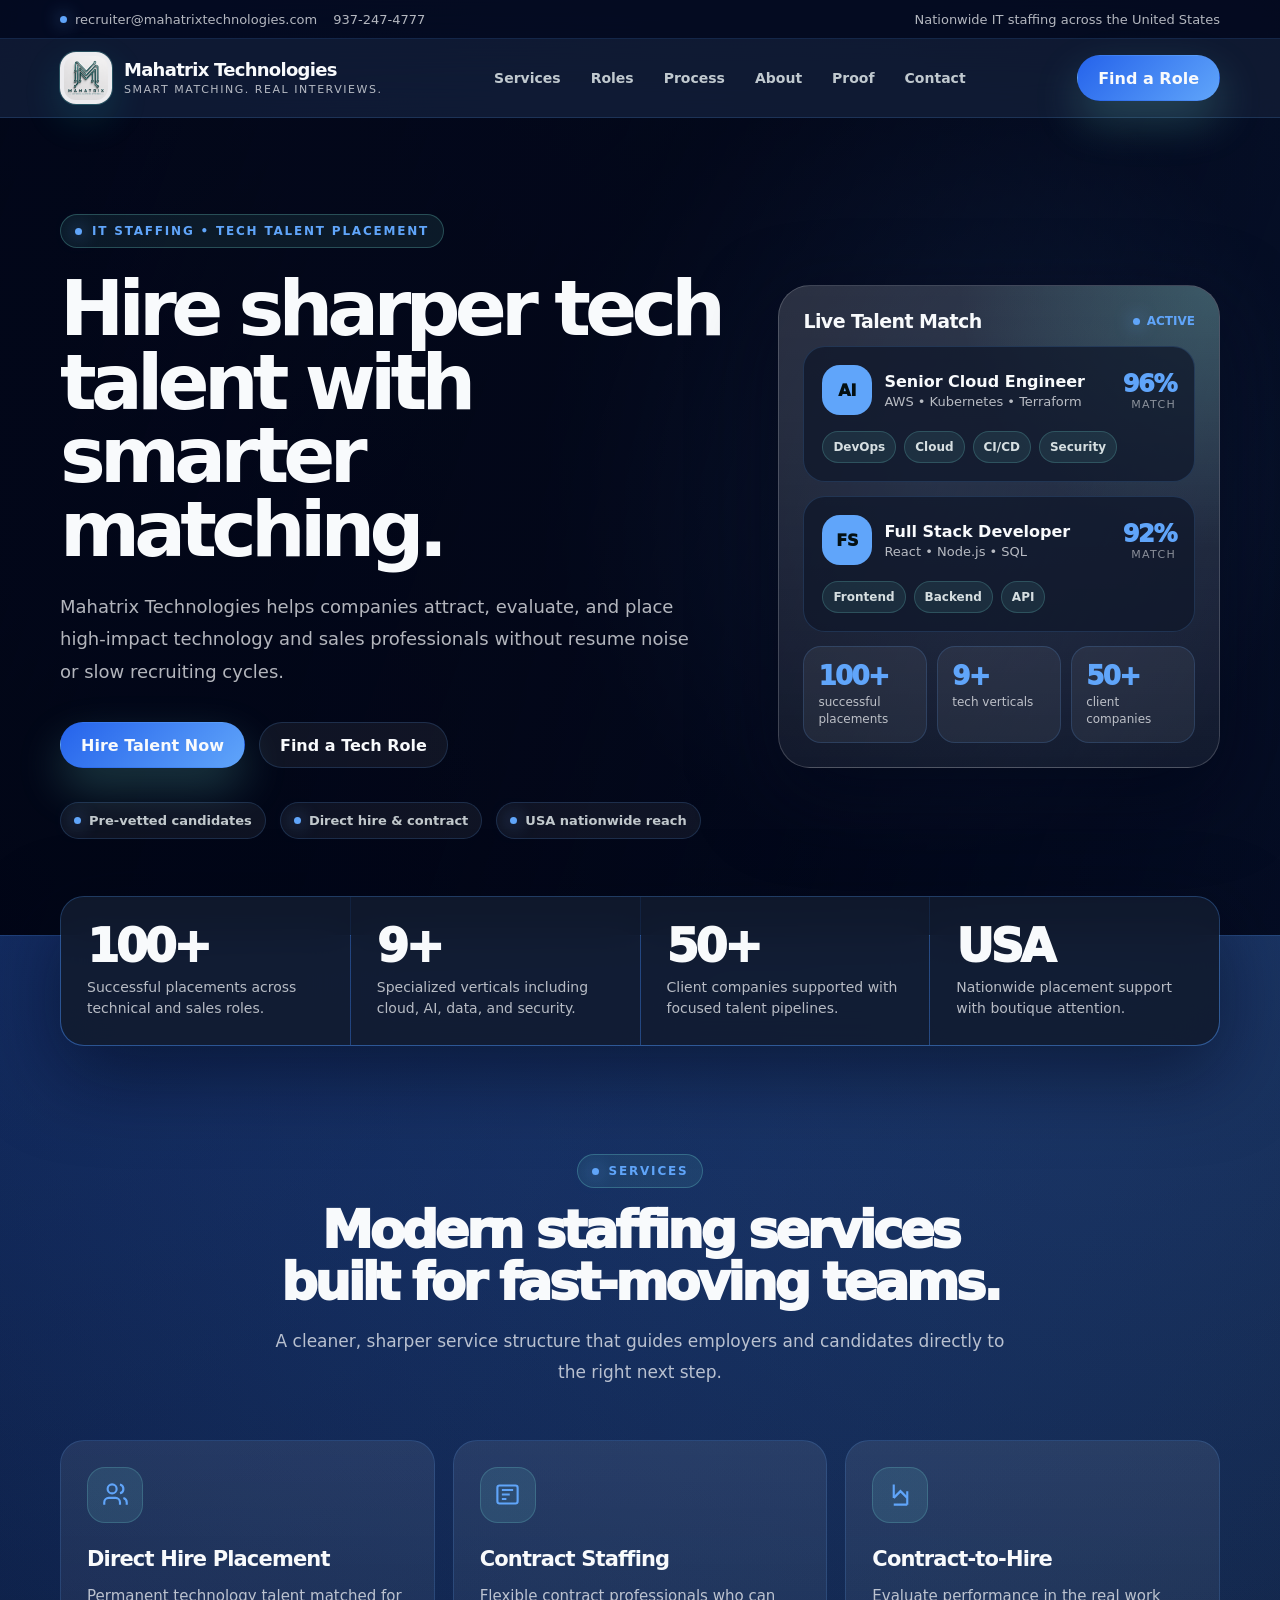
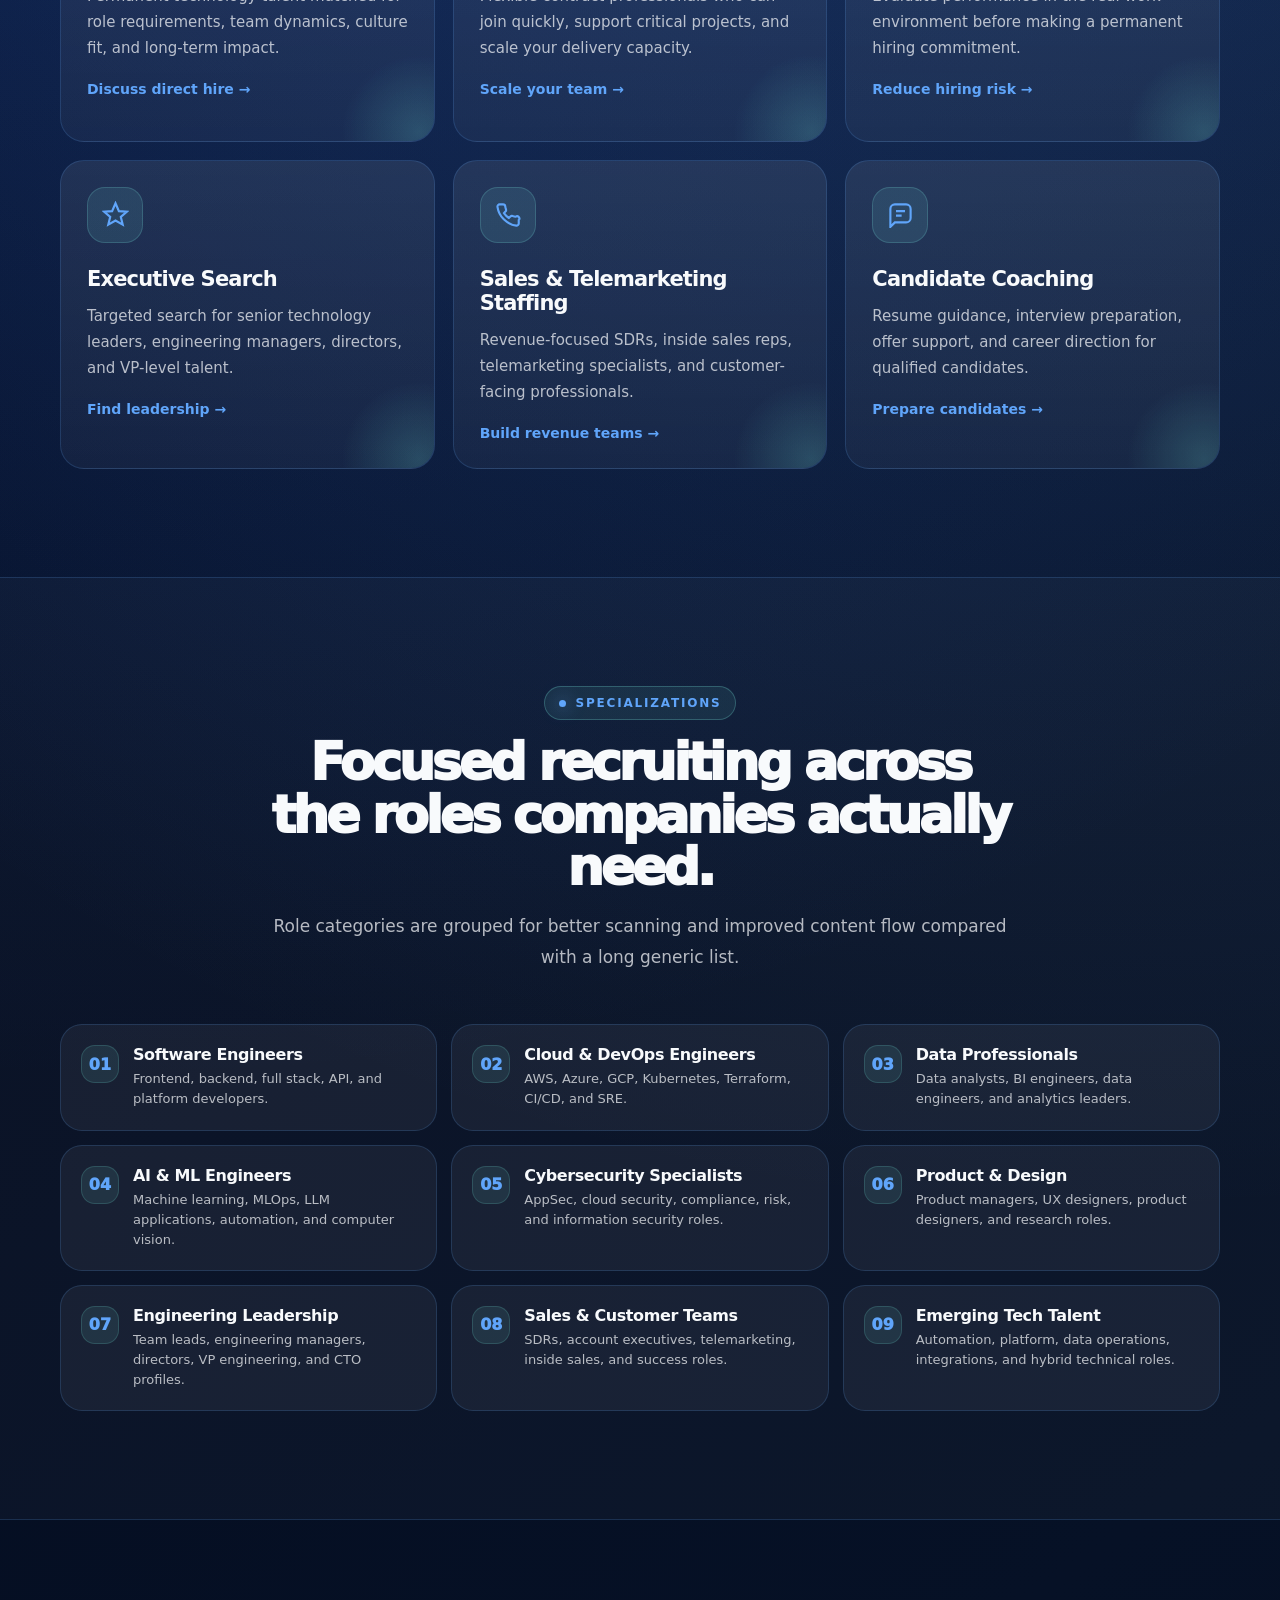
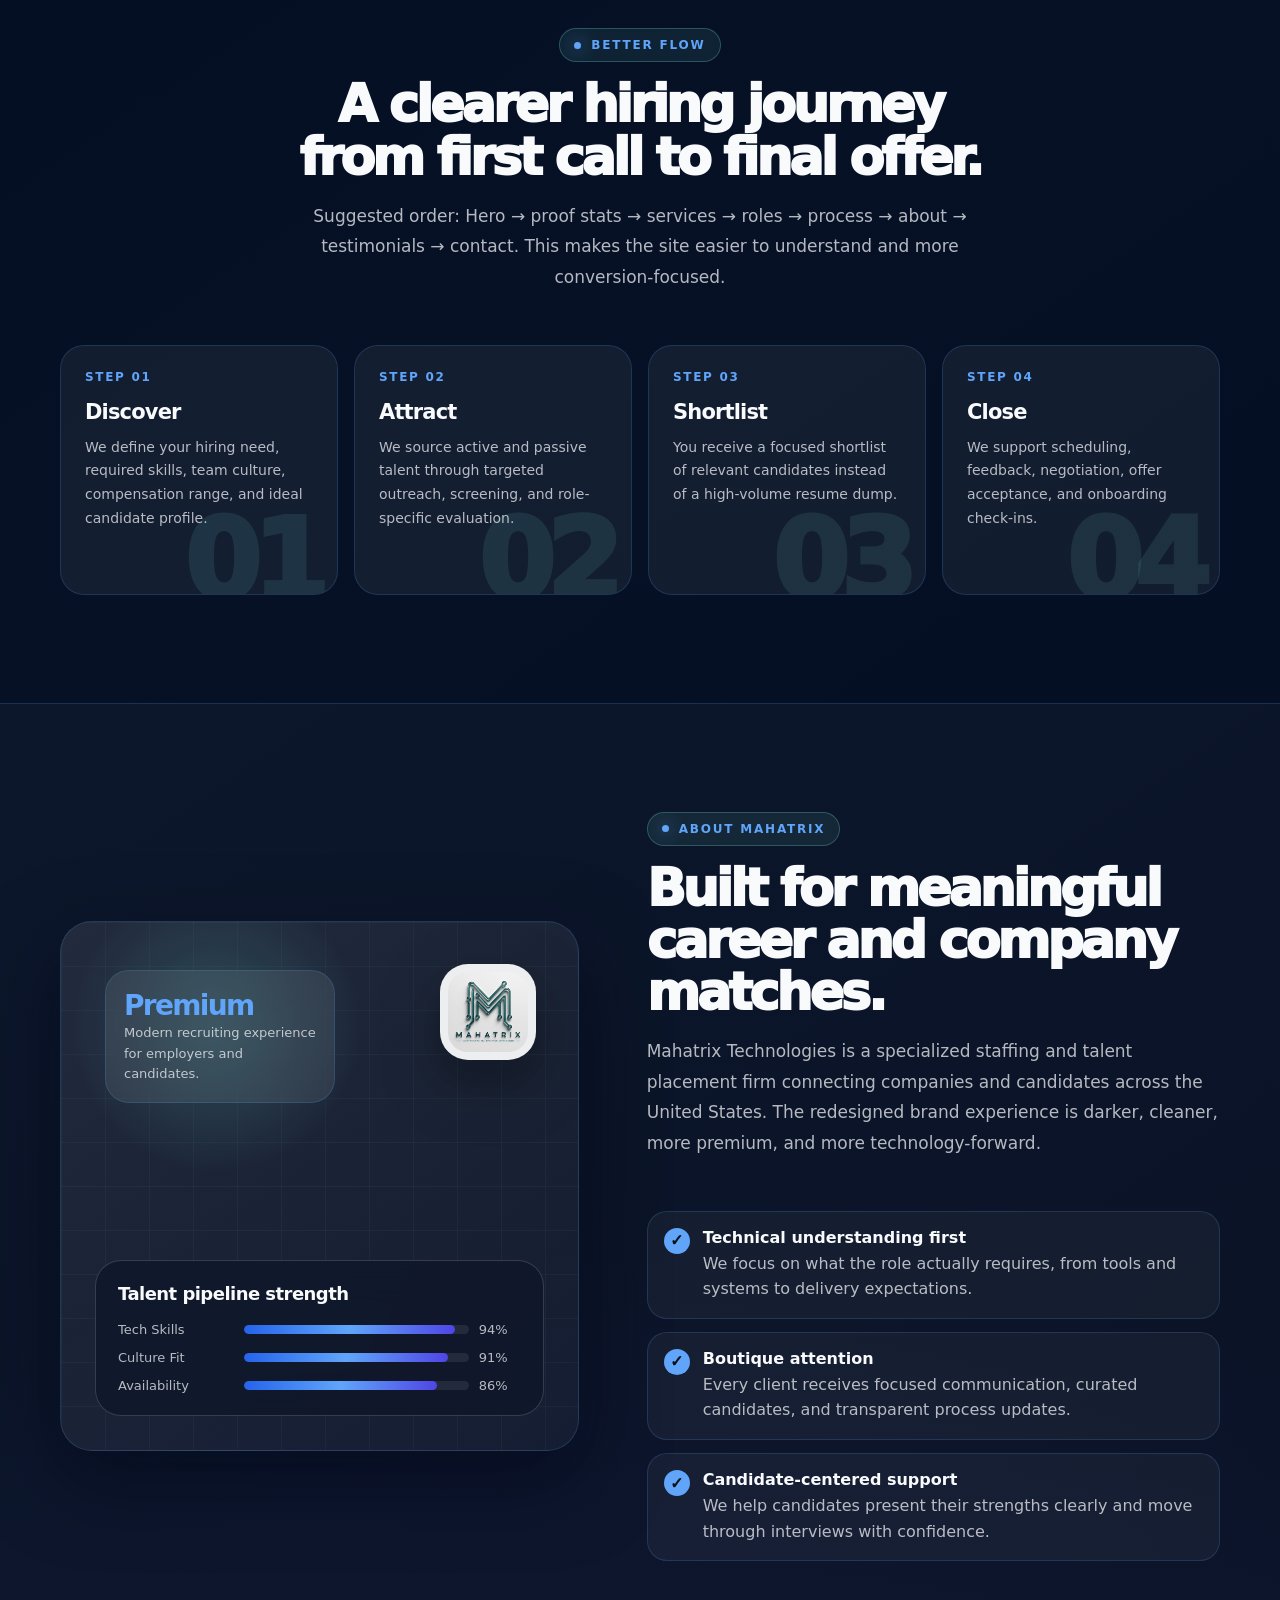
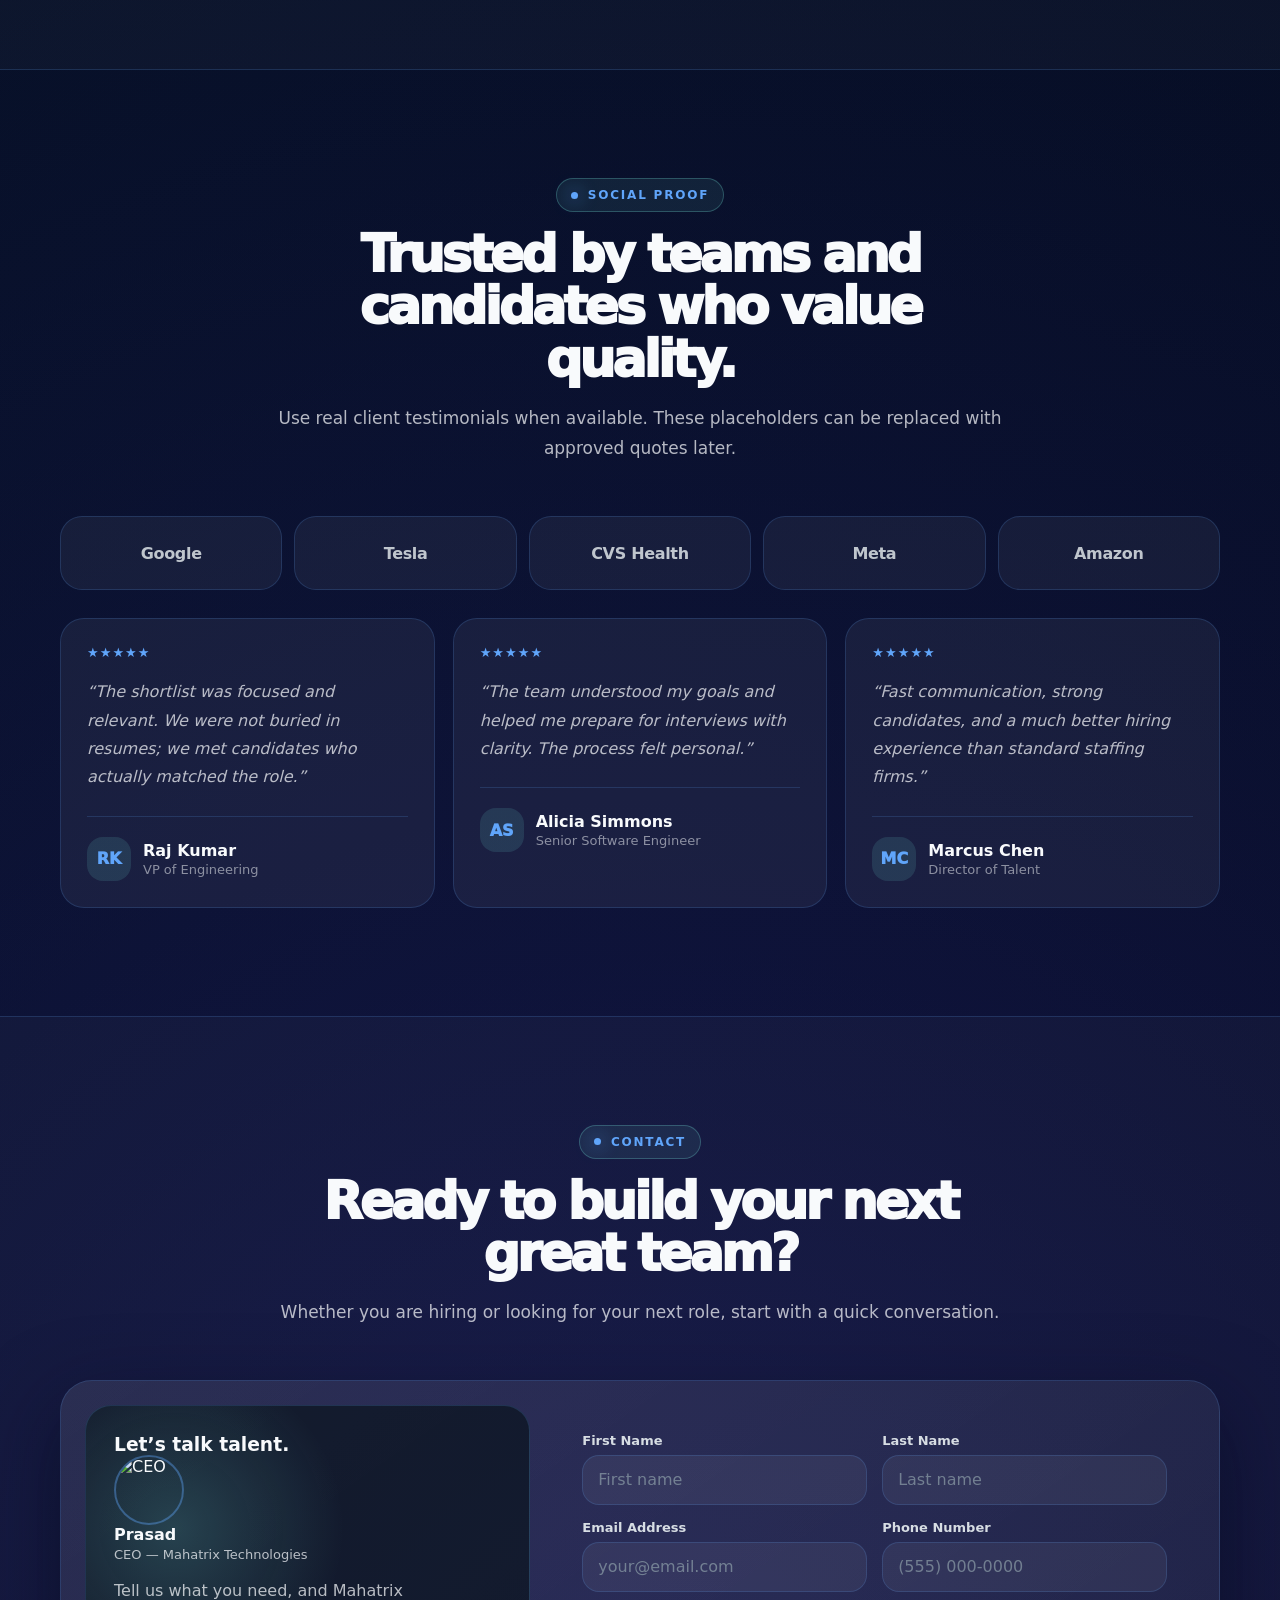
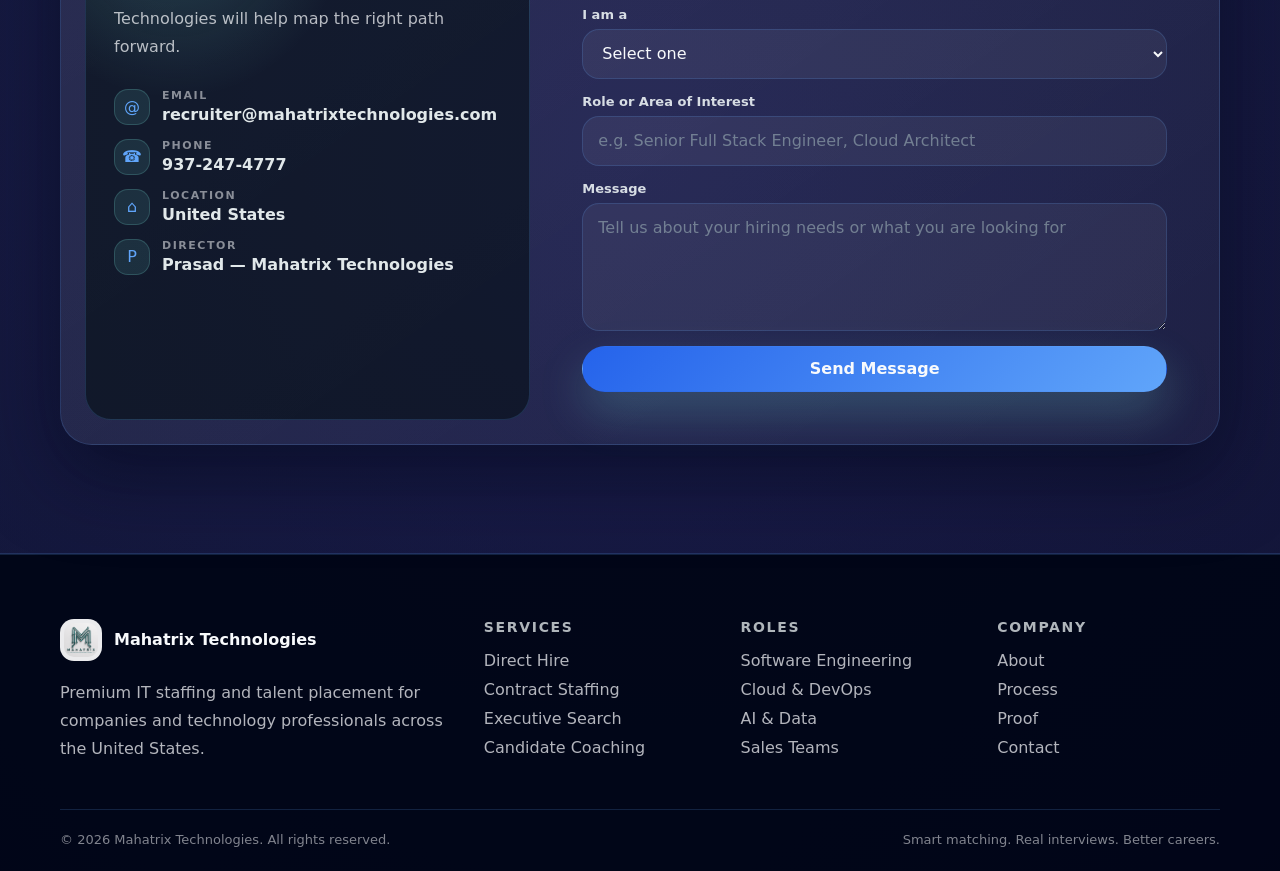
==== commit 909fea4e: "Update index.html" ====
--- a/index.html
+++ b/index.html
@@ -808,7 +808,32 @@
       border: 1px solid var(--line);
     }
 
-    .contact-info h3 { font-size: 28px; letter-spacing: -0.055em; }
+    .contact-info h3
+    .ceo-box {
+  display: flex;
+  align-items: center;
+  gap: 14px;
+  margin-top: 20px;
+  margin-bottom: 20px;
+}
+
+.ceo-image {
+  width: 70px;
+  height: 70px;
+  object-fit: cover;
+  border-radius: 50%;
+  border: 2px solid rgba(96,165,250,0.4);
+}
+
+.ceo-text strong {
+  display: block;
+  font-size: 16px;
+}
+
+.ceo-text span {
+  color: var(--muted);
+  font-size: 13px;
+}{ font-size: 28px; letter-spacing: -0.055em; }
     .contact-info > p { margin-top: 14px; color: var(--muted); line-height: 1.75; }
     .contact-list { display: grid; gap: 14px; margin-top: 28px; }
     .contact-item { display: flex; gap: 12px; align-items: flex-start; }
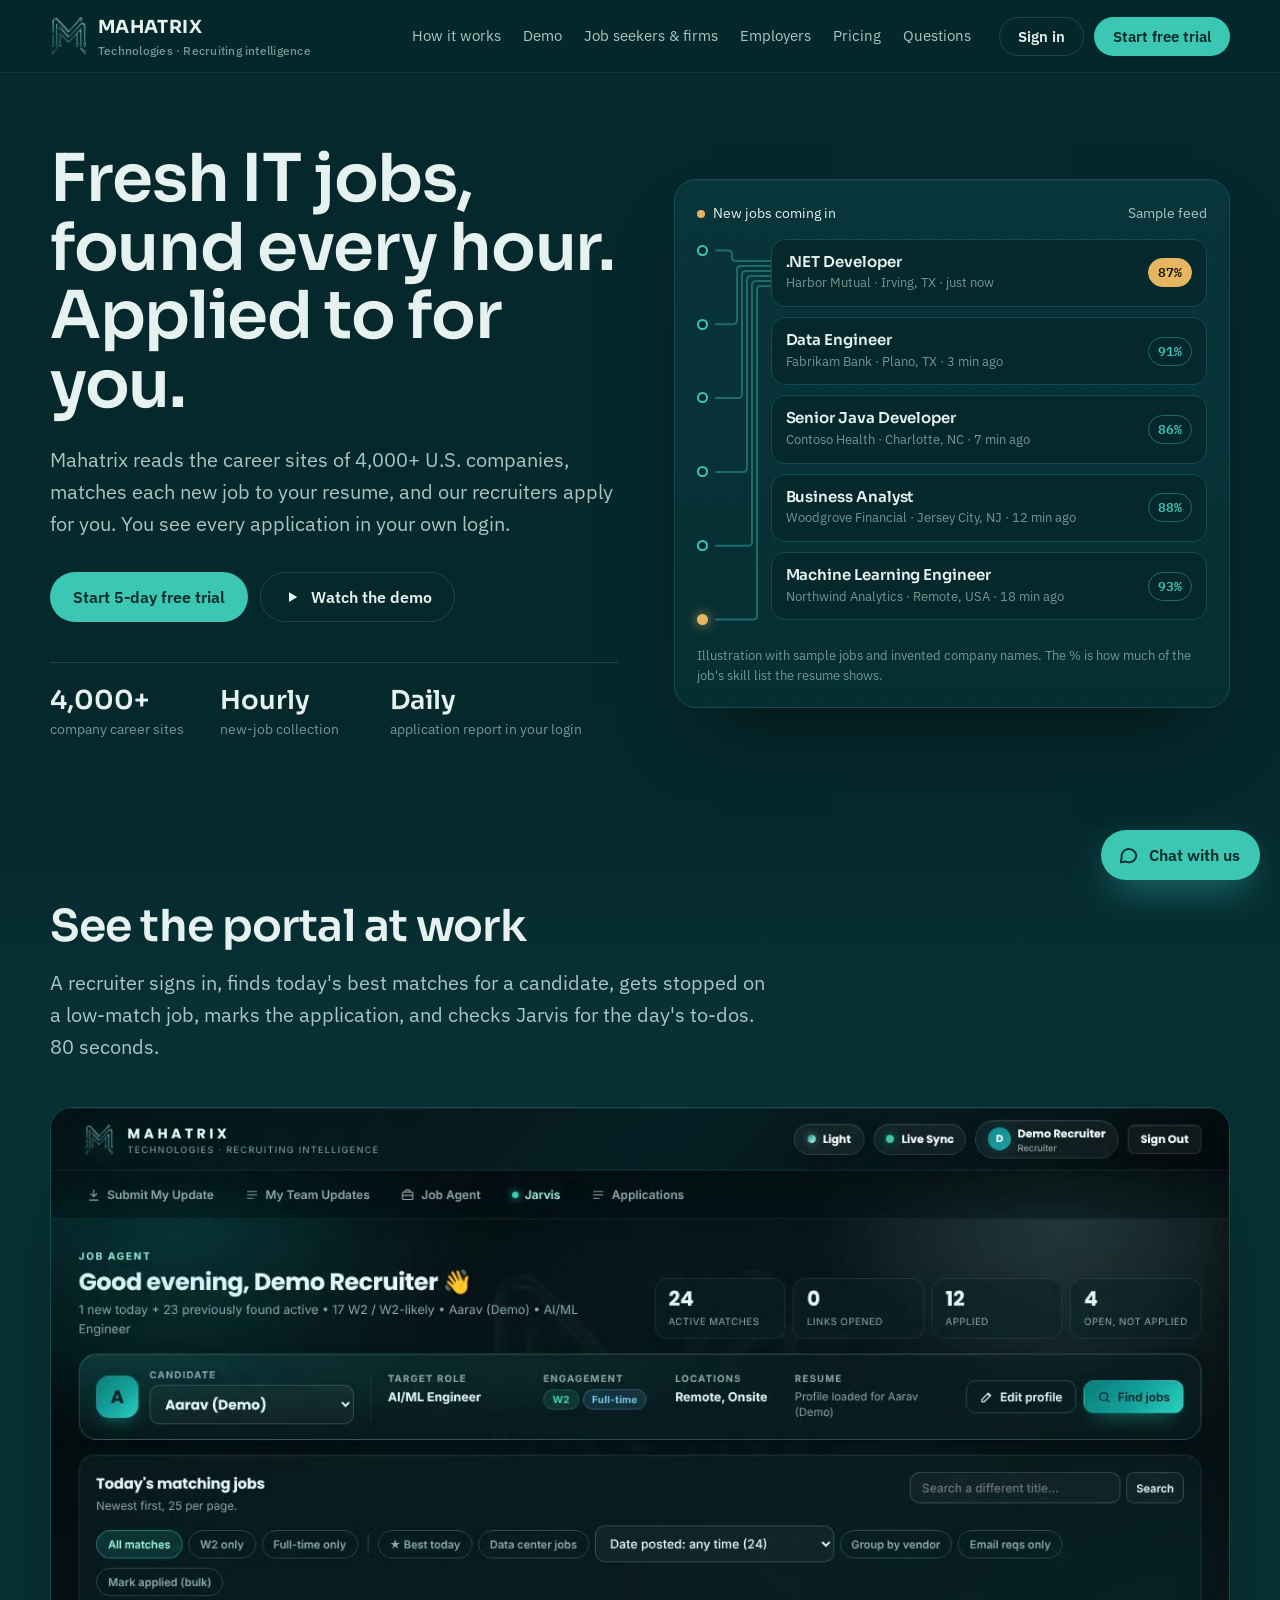
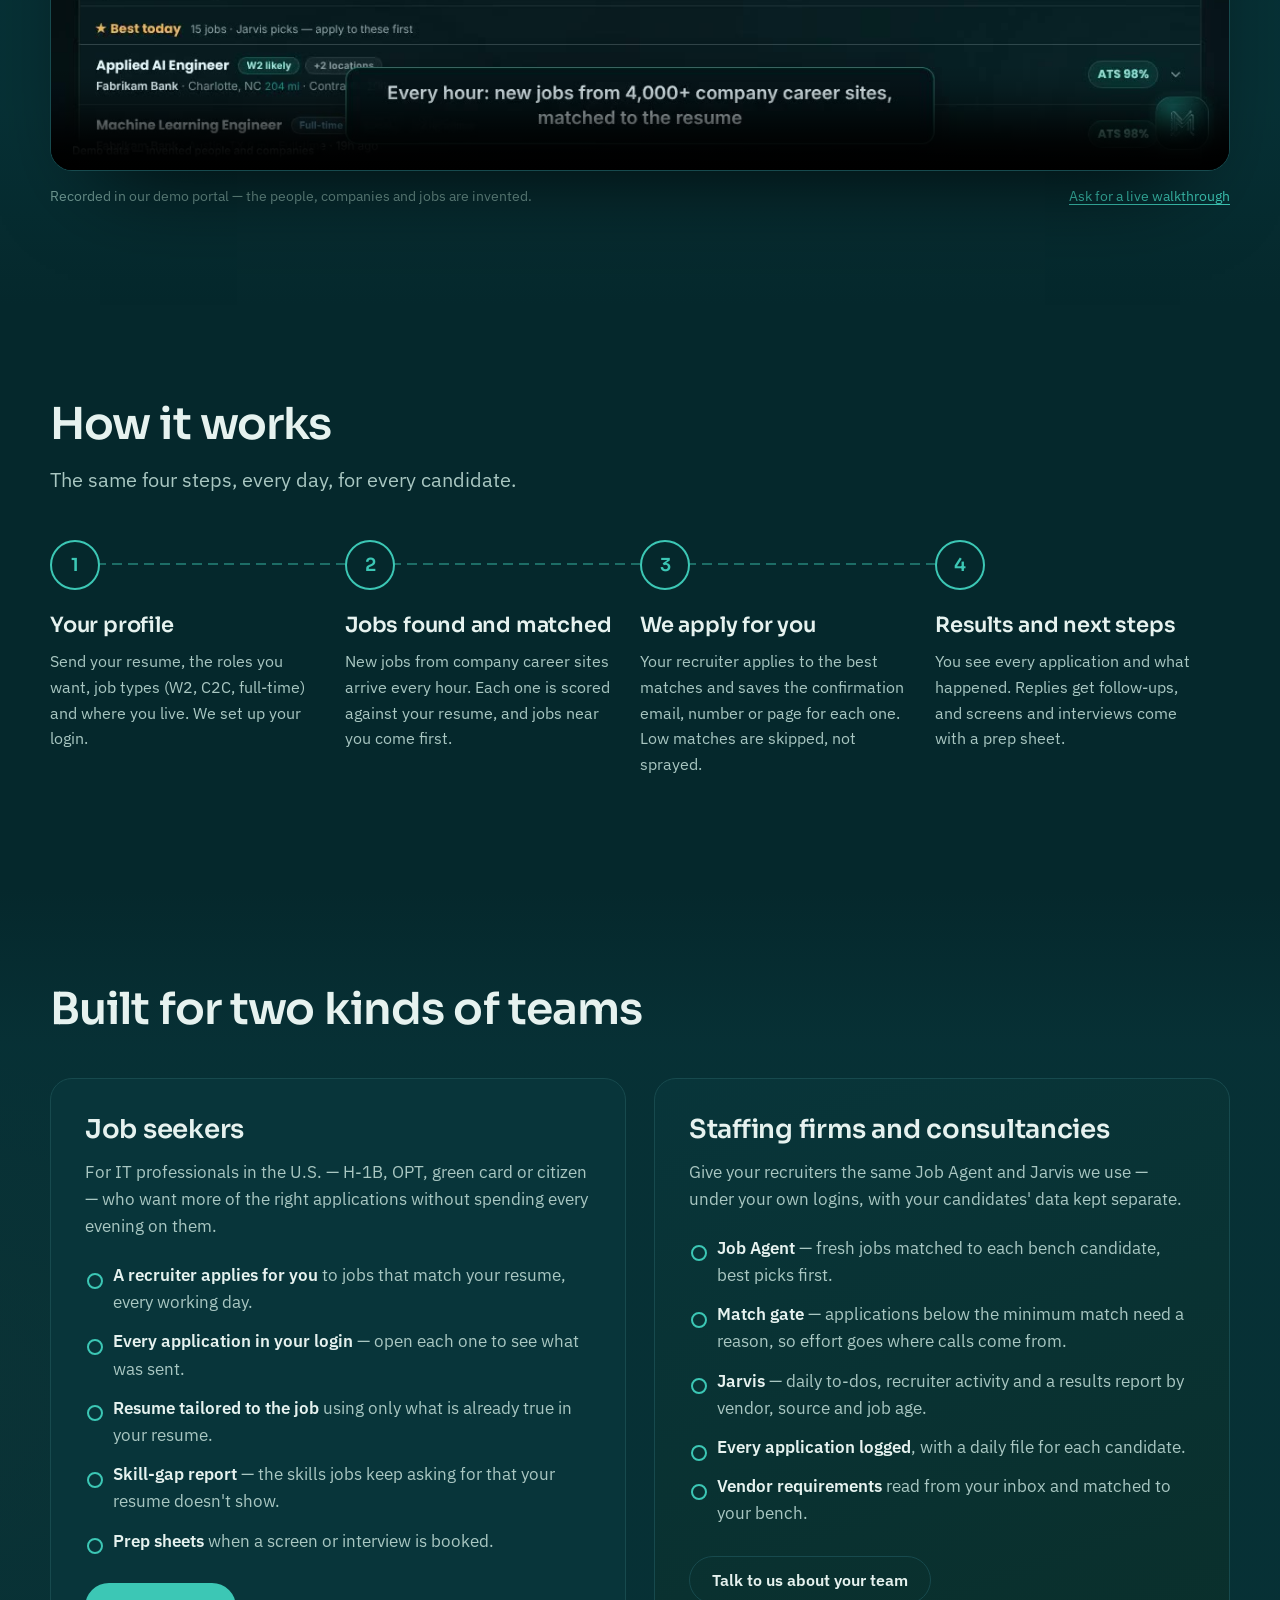
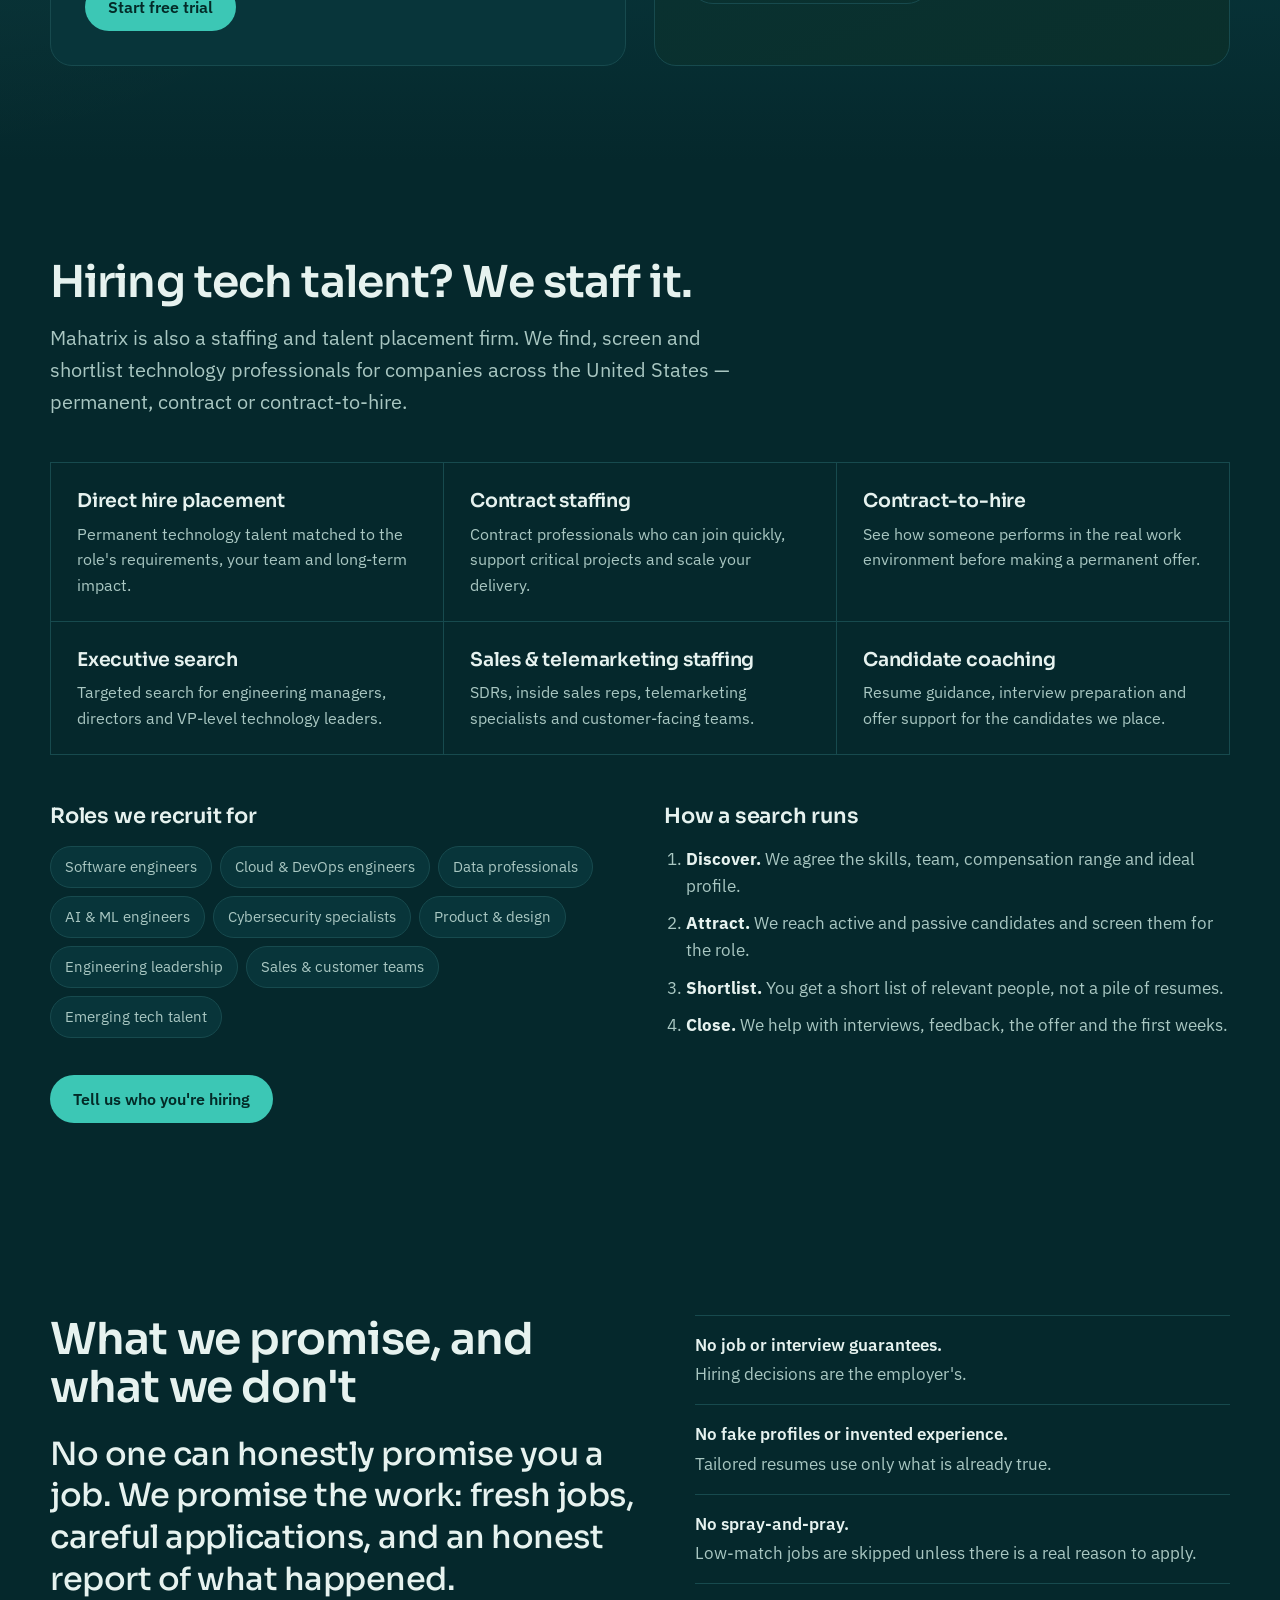
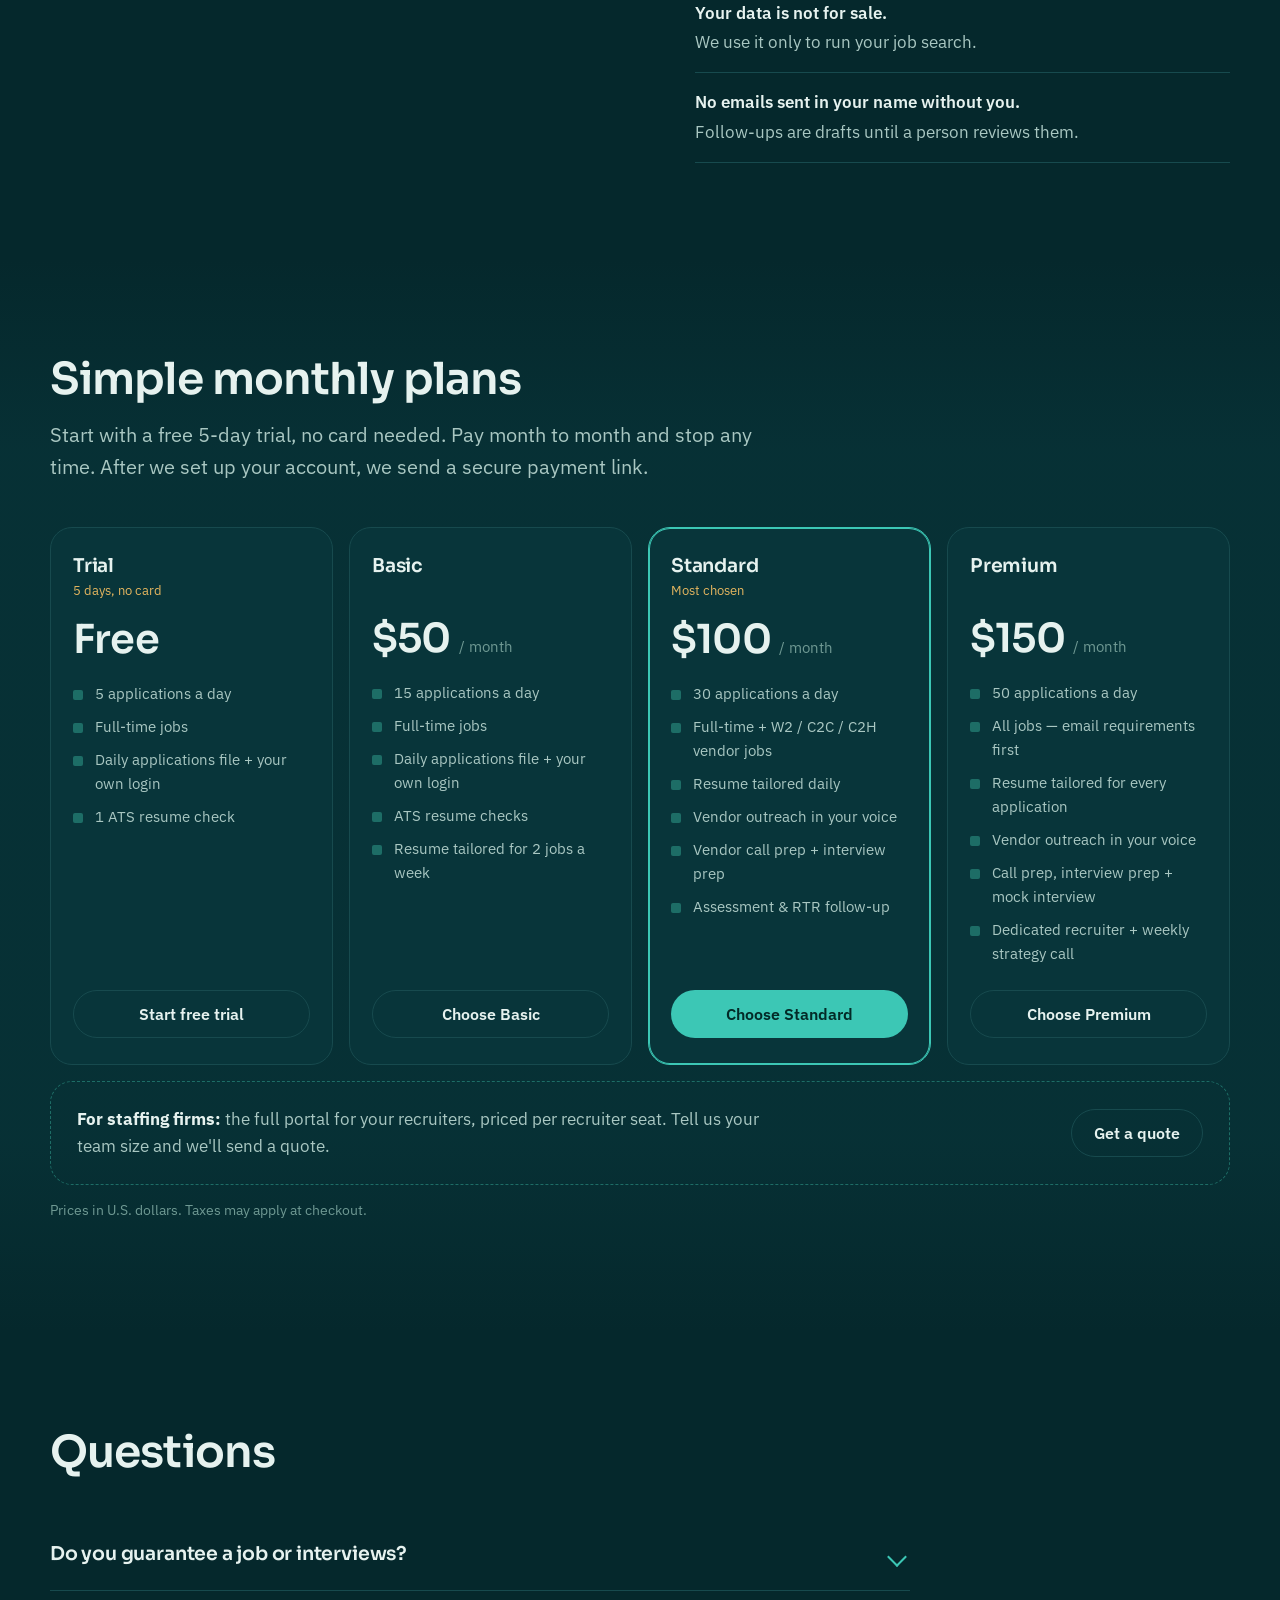
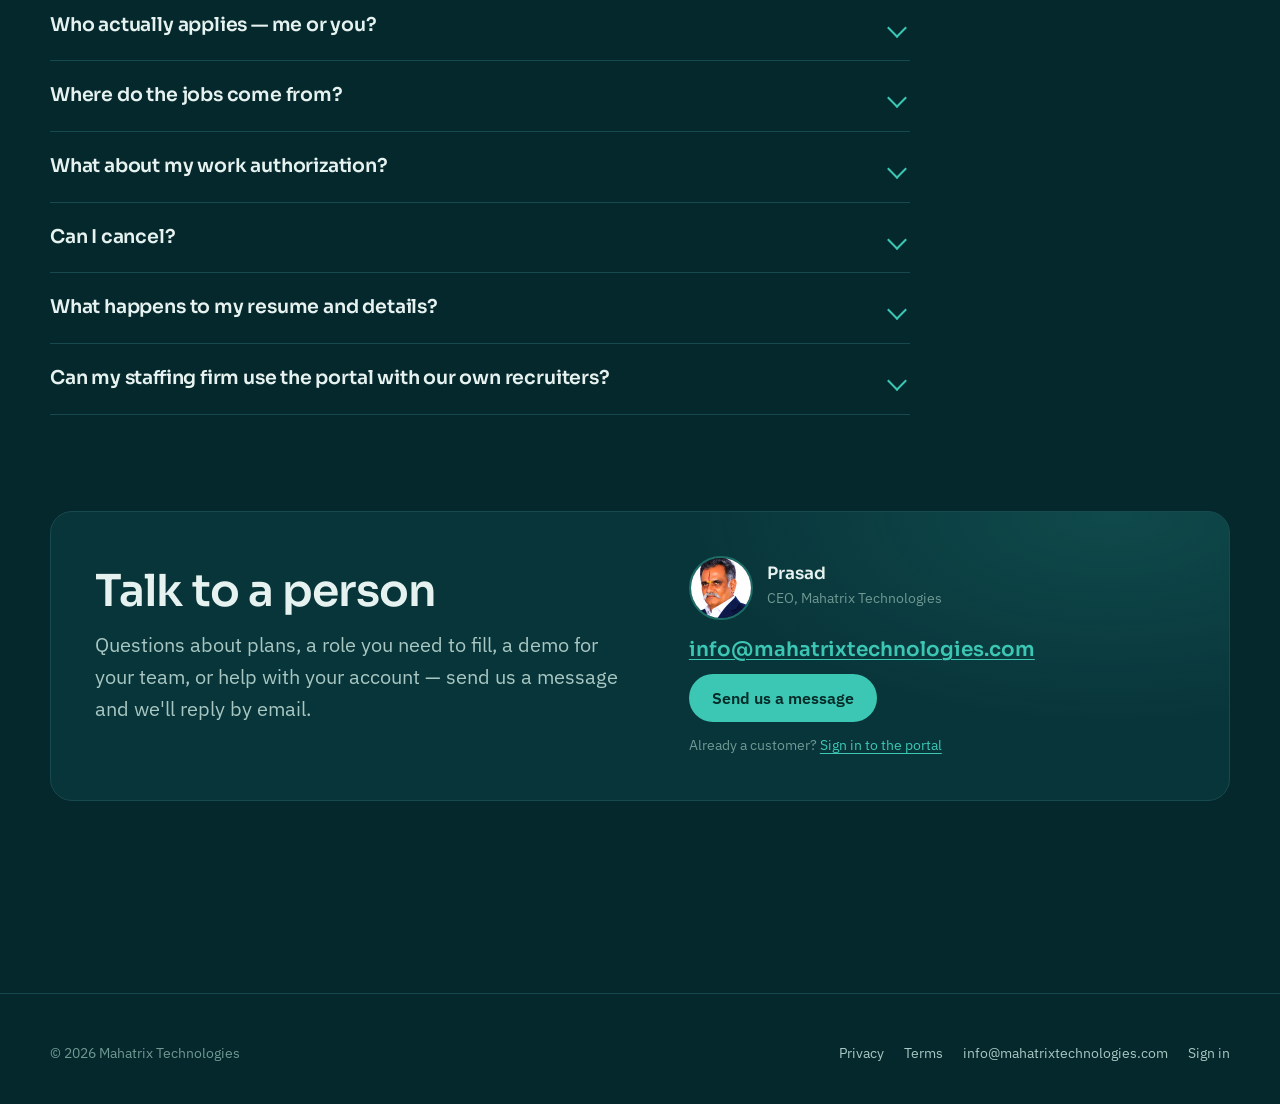
==== commit b2ed60f0: "New Mahatrix website: job seekers, staffing firms and employers Hero with live job feed, 80-second d" ====
--- a/index.html
+++ b/index.html
@@ -1,1379 +1,313 @@
-<!DOCTYPE html>
+<!doctype html>
 <html lang="en">
 <head>
-  <meta charset="UTF-8" />
-  <meta name="viewport" content="width=device-width, initial-scale=1.0" />
-  <meta name="description" content="Mahatrix Technologies is a modern IT staffing and tech talent placement firm connecting companies with pre-vetted technology professionals across the United States." />
-  <title>Mahatrix Technologies | Premium IT Staffing & Tech Talent Placement</title>
-
-  <style>
-    /*
-      MAHATRIX TECHNOLOGIES — COMPLETE REDESIGN
-      Theme: premium dark glassmorphism + teal/cyan technology accents
-      Media: CSS-generated hero visuals and SVG illustrations to avoid copyrighted assets
-      Logo: place your uploaded logo as logo.png in the same folder as this file
-    */
-
-    :root {
-      /* Requested Mahatrix palette */
-      --bg: #020617;
-      --bg-2: #020617;
-      --glass: rgba(15,23,42,0.75);
-      --panel: rgba(15,23,42,0.75);
-      --panel-strong: rgba(15,23,42,0.88);
-      --panel-soft: rgba(15,23,42,0.55);
-      --line: rgba(96, 165, 250, 0.18);
-      --line-strong: rgba(96, 165, 250, 0.42);
-      --text: #F8FAFC;
-      --muted: rgba(248, 250, 252, 0.72);
-      --muted-2: rgba(248, 250, 252, 0.52);
-      --sapphire: #2563EB;
-      --cyan: #60A5FA;
-      --teal: #60A5FA;
-      --blue: #60A5FA;
-      --indigo: #4F46E5;
-      --lime: #60A5FA;
-      --orange: #60A5FA;
-      --danger: #ff6b6b;
-      --success: #60A5FA;
-      --shadow: 0 28px 80px rgba(2, 6, 23, 0.52);
-      --radius-xl: 32px;
-      --radius-lg: 24px;
-      --radius-md: 18px;
-      --container: min(1160px, calc(100% - 40px));
-      --font: Inter, ui-sans-serif, system-ui, -apple-system, BlinkMacSystemFont, "Segoe UI", sans-serif;
-    }
-
-    * { box-sizing: border-box; margin: 0; padding: 0; }
-    html { scroll-behavior: smooth; }
-    body {
-      font-family: var(--font);
-      color: var(--text);
-      background:
-        radial-gradient(circle at 10% 8%, rgba(37, 99, 235, 0.30), transparent 31%),
-        radial-gradient(circle at 86% 12%, rgba(96, 165, 250, 0.24), transparent 30%),
-        radial-gradient(circle at 50% 90%, rgba(79, 70, 229, 0.22), transparent 32%),
-        linear-gradient(145deg, #020617 0%, #061126 48%, #020617 100%);
-      overflow-x: hidden;
-    }
-
-    body::before {
-      content: "";
-      position: fixed;
-      inset: 0;
-      pointer-events: none;
-      opacity: 0.3;
-      background-image:
-        linear-gradient(rgba(255, 255, 255, 0.035) 1px, transparent 1px),
-        linear-gradient(90deg, rgba(255, 255, 255, 0.035) 1px, transparent 1px);
-      background-size: 72px 72px;
-      mask-image: radial-gradient(circle at center, black 0%, transparent 76%);
-      z-index: -2;
-    }
-
-    a { color: inherit; text-decoration: none; }
-    img, svg { display: block; max-width: 100%; }
-    button, input, select, textarea { font: inherit; }
-    .container { width: var(--container); margin: 0 auto; }
-    .accent { color: var(--cyan); }
-
-    .top-strip {
-      border-bottom: 1px solid var(--line);
-      background: rgba(2,6,23,0.82);
-      backdrop-filter: blur(18px);
-    }
-
-    .top-strip-inner {
-      width: var(--container);
-      margin: 0 auto;
-      min-height: 38px;
-      display: flex;
-      align-items: center;
-      justify-content: space-between;
-      gap: 16px;
-      color: var(--muted);
-      font-size: 13px;
-    }
-
-    .top-contact,
-    .top-note {
-      display: flex;
-      align-items: center;
-      gap: 16px;
-      flex-wrap: wrap;
-    }
-
-    .top-pill {
-      display: inline-flex;
-      align-items: center;
-      gap: 8px;
-      white-space: nowrap;
-    }
-
-    .dot {
-      width: 7px;
-      height: 7px;
-      border-radius: 999px;
-      background: var(--cyan);
-      box-shadow: 0 0 18px var(--cyan);
-    }
-
-    .navbar {
-      position: sticky;
-      top: 0;
-      z-index: 1000;
-      border-bottom: 1px solid var(--line);
-      background: rgba(15,23,42,0.78);
-      backdrop-filter: blur(22px);
-    }
-
-    .nav-inner {
-      width: var(--container);
-      margin: 0 auto;
-      height: 78px;
-      display: flex;
-      align-items: center;
-      justify-content: space-between;
-      gap: 24px;
-    }
-
-    .brand {
-      display: flex;
-      align-items: center;
-      gap: 12px;
-      min-width: 240px;
-    }
-
-    .brand-logo {
-      width: 52px;
-      height: 52px;
-      border-radius: 16px;
-      object-fit: contain;
-      padding: 4px;
-      background: rgba(255, 255, 255, 0.92);
-      box-shadow: 0 0 0 1px rgba(126, 244, 230, 0.22), 0 14px 38px rgba(22, 200, 189, 0.16);
-    }
-
-    .brand-title {
-      font-weight: 850;
-      letter-spacing: -0.04em;
-      line-height: 1;
-      font-size: 18px;
-    }
-
-    .brand-subtitle {
-      margin-top: 4px;
-      font-size: 11px;
-      color: var(--muted);
-      text-transform: uppercase;
-      letter-spacing: 0.14em;
-    }
-
-    .nav-links {
-      display: flex;
-      align-items: center;
-      justify-content: center;
-      list-style: none;
-      gap: 4px;
-    }
-
-    .nav-links a {
-      display: inline-flex;
-      align-items: center;
-      height: 42px;
-      padding: 0 13px;
-      color: rgba(244, 251, 251, 0.78);
-      font-size: 14px;
-      font-weight: 650;
-      border-radius: 999px;
-      transition: 0.2s ease;
-    }
-
-    .nav-links a:hover,
-    .nav-links a.active {
-      color: var(--text);
-      background: rgba(126, 244, 230, 0.10);
-      box-shadow: inset 0 0 0 1px rgba(126, 244, 230, 0.18);
-    }
-
-    .nav-actions { display: flex; align-items: center; gap: 10px; }
-    .mobile-toggle {
-      display: none;
-      width: 44px;
-      height: 44px;
-      border: 1px solid var(--line);
-      border-radius: 14px;
-      color: var(--text);
-      background: rgba(255, 255, 255, 0.06);
-      cursor: pointer;
-    }
-
-    .btn {
-      display: inline-flex;
-      align-items: center;
-      justify-content: center;
-      gap: 10px;
-      min-height: 46px;
-      padding: 0 20px;
-      border-radius: 999px;
-      border: 1px solid transparent;
-      font-weight: 800;
-      cursor: pointer;
-      transition: transform 0.2s ease, box-shadow 0.2s ease, background 0.2s ease, border-color 0.2s ease;
-      white-space: nowrap;
-    }
-
-    .btn:hover { transform: translateY(-2px); }
-    .btn-primary {
-      color: #F8FAFC;
-      background: linear-gradient(135deg, var(--sapphire), var(--cyan));
-      box-shadow: 0 20px 46px rgba(126, 244, 230, 0.22);
-    }
-
-    .btn-secondary {
-      color: var(--text);
-      border-color: var(--line);
-      background: rgba(255, 255, 255, 0.06);
-    }
-
-    .btn-secondary:hover {
-      border-color: var(--line-strong);
-      background: rgba(126, 244, 230, 0.09);
-    }
-
-    .hero {
-      position: relative;
-      min-height: 760px;
-      display: flex;
-      align-items: center;
-      overflow: hidden;
-      border-bottom: 1px solid var(--line);
-    }
-
-    .hero::before {
-      content: "";
-      position: absolute;
-      inset: 0;
-      background:
-        linear-gradient(110deg, rgba(2, 6, 23, 0.97) 0%, rgba(2, 6, 23, 0.86) 44%, rgba(2, 6, 23, 0.34) 100%),
-        radial-gradient(circle at 72% 42%, rgba(96, 165, 250, 0.28), transparent 38%);
-      z-index: 1;
-    }
-
-    .hero-media {
-      position: absolute;
-      inset: 0;
-      overflow: hidden;
-      background:
-        linear-gradient(135deg, rgba(37, 99, 235, 0.20), transparent 36%),
-        linear-gradient(45deg, #020617, #081634);
-    }
-    .hero-video {
-  width: 100%;
-  height: 100%;
-  object-fit: cover;
-  position: absolute;
-  inset: 0;
-}
-
-    .hero-grid-animation {
-      position: absolute;
-      inset: -20%;
-      background-image:
-        linear-gradient(90deg, rgba(126, 244, 230, 0.14) 1px, transparent 1px),
-        linear-gradient(rgba(126, 244, 230, 0.14) 1px, transparent 1px);
-      background-size: 58px 58px;
-      transform: perspective(700px) rotateX(58deg) translateY(-12%);
-      transform-origin: center;
-      animation: gridMove 18s linear infinite;
-      opacity: 0.35;
-    }
-
-    .hero-orb {
-      position: absolute;
-      width: 520px;
-      height: 520px;
-      right: 5%;
-      top: 18%;
-      border-radius: 50%;
-      background:
-        radial-gradient(circle at 30% 30%, rgba(255, 255, 255, 0.6), transparent 8%),
-        radial-gradient(circle at center, rgba(126, 244, 230, 0.24), rgba(22, 200, 189, 0.08) 36%, transparent 68%);
-      filter: blur(1px);
-      animation: float 8s ease-in-out infinite;
-    }
-
-    .hero-orb::before,
-    .hero-orb::after {
-      content: "";
-      position: absolute;
-      border-radius: 50%;
-      border: 1px solid rgba(126, 244, 230, 0.26);
-      inset: 58px;
-      animation: spin 16s linear infinite;
-    }
-
-    .hero-orb::after { inset: 112px; animation-duration: 11s; animation-direction: reverse; }
-
-    .hero-particles span {
-      position: absolute;
-      width: 9px;
-      height: 9px;
-      border-radius: 50%;
-      background: var(--cyan);
-      box-shadow: 0 0 28px var(--cyan);
-      opacity: 0.75;
-      animation: particle 9s ease-in-out infinite;
-    }
-
-    .hero-particles span:nth-child(1) { right: 18%; top: 28%; }
-    .hero-particles span:nth-child(2) { right: 34%; top: 62%; animation-delay: -2s; }
-    .hero-particles span:nth-child(3) { right: 8%; top: 70%; animation-delay: -4s; }
-    .hero-particles span:nth-child(4) { right: 42%; top: 24%; animation-delay: -6s; }
-
-    @keyframes gridMove { to { background-position: 0 580px; } }
-    @keyframes float { 0%, 100% { transform: translate3d(0, 0, 0); } 50% { transform: translate3d(0, -24px, 0); } }
-    @keyframes spin { to { transform: rotate(360deg); } }
-    @keyframes particle { 0%, 100% { transform: translate(0, 0) scale(1); } 50% { transform: translate(-18px, -28px) scale(1.35); } }
-
-    .hero-inner {
-      position: relative;
-      z-index: 2;
-      width: var(--container);
-      margin: 0 auto;
-      display: grid;
-      grid-template-columns: minmax(0, 1.08fr) minmax(340px, 0.72fr);
-      gap: 56px;
-      align-items: center;
-      padding: 96px 0;
-    }
-
-    .eyebrow {
-      display: inline-flex;
-      align-items: center;
-      gap: 10px;
-      min-height: 34px;
-      padding: 0 14px;
-      border: 1px solid rgba(126, 244, 230, 0.24);
-      border-radius: 999px;
-      background: rgba(126, 244, 230, 0.08);
-      color: var(--cyan);
-      font-size: 12px;
-      text-transform: uppercase;
-      letter-spacing: 0.15em;
-      font-weight: 850;
-    }
-
-    .hero h1 {
-      max-width: 800px;
-      margin-top: 24px;
-      font-size: clamp(44px, 6vw, 82px);
-      line-height: 0.96;
-      letter-spacing: -0.075em;
-      font-weight: 900;
-    }
-
-    .hero-copy {
-      max-width: 650px;
-      margin-top: 24px;
-      color: var(--muted);
-      font-size: 18px;
-      line-height: 1.8;
-    }
-
-    .hero-actions { margin-top: 34px; display: flex; gap: 14px; flex-wrap: wrap; }
-    .hero-trust {
-      display: flex;
-      flex-wrap: wrap;
-      gap: 14px;
-      margin-top: 34px;
-    }
-
-    .trust-item {
-      display: inline-flex;
-      align-items: center;
-      gap: 8px;
-      padding: 10px 13px;
-      border-radius: 999px;
-      border: 1px solid var(--line);
-      background: rgba(255, 255, 255, 0.055);
-      color: rgba(244, 251, 251, 0.78);
-      font-size: 13px;
-      font-weight: 700;
-    }
-
-    .hero-card {
-      position: relative;
-      border-radius: var(--radius-xl);
-      padding: 24px;
-      background: linear-gradient(180deg, rgba(255, 255, 255, 0.15), rgba(255, 255, 255, 0.06));
-      border: 1px solid rgba(255, 255, 255, 0.18);
-      box-shadow: var(--shadow);
-      overflow: hidden;
-    }
-
-    .hero-card::before {
-      content: "";
-      position: absolute;
-      inset: 0;
-      background: radial-gradient(circle at top right, rgba(126, 244, 230, 0.2), transparent 40%);
-      pointer-events: none;
-    }
-
-    .match-panel { position: relative; z-index: 1; display: grid; gap: 14px; }
-    .match-header { display: flex; align-items: center; justify-content: space-between; gap: 12px; }
-    .match-title { font-weight: 900; letter-spacing: -0.03em; font-size: 19px; }
-    .match-live { color: var(--success); font-size: 12px; font-weight: 850; display: flex; align-items: center; gap: 7px; }
-
-    .candidate-card {
-      border-radius: 22px;
-      padding: 18px;
-      background: var(--glass);
-      border: 1px solid var(--line);
-    }
-
-    .candidate-top { display: flex; align-items: center; gap: 12px; }
-    .avatar {
-      width: 50px;
-      height: 50px;
-      border-radius: 18px;
-      background: linear-gradient(135deg, var(--cyan), var(--blue));
-      color: #041012;
-      display: grid;
-      place-items: center;
-      font-weight: 950;
-    }
-
-    .candidate-name { font-weight: 900; }
-    .candidate-role { color: var(--muted); font-size: 13px; margin-top: 3px; }
-    .match-score { margin-left: auto; text-align: right; }
-    .score { color: var(--lime); font-size: 24px; font-weight: 950; letter-spacing: -0.06em; }
-    .score-label { color: var(--muted-2); font-size: 11px; text-transform: uppercase; letter-spacing: 0.12em; }
-
-    .skill-tags { display: flex; flex-wrap: wrap; gap: 8px; margin-top: 16px; }
-    .skill-tags span {
-      padding: 8px 10px;
-      border-radius: 999px;
-      background: rgba(126, 244, 230, 0.09);
-      border: 1px solid rgba(126, 244, 230, 0.18);
-      color: rgba(244, 251, 251, 0.86);
-      font-size: 12px;
-      font-weight: 750;
-    }
-
-    .pipeline {
-      display: grid;
-      grid-template-columns: repeat(3, 1fr);
-      gap: 10px;
-    }
-
-    .pipeline-item {
-      padding: 14px;
-      border-radius: 18px;
-      background: rgba(255, 255, 255, 0.06);
-      border: 1px solid var(--line);
-    }
-
-    .pipeline-number { color: var(--cyan); font-size: 26px; font-weight: 950; letter-spacing: -0.06em; }
-    .pipeline-label { color: var(--muted); font-size: 12px; margin-top: 3px; line-height: 1.4; }
-
-    .section { padding: 108px 0; position: relative; }
-    .section-alt { background: rgba(255, 255, 255, 0.028); border-top: 1px solid var(--line); border-bottom: 1px solid var(--line); }
-    .section-head { max-width: 740px; margin: 0 auto 52px; text-align: center; }
-    .section-head.left { margin-left: 0; text-align: left; }
-    .section h2 {
-      margin-top: 16px;
-      font-size: clamp(32px, 4vw, 54px);
-      line-height: 1.02;
-      letter-spacing: -0.065em;
-      font-weight: 950;
-    }
-
-    .section-sub {
-      margin-top: 18px;
-      color: var(--muted);
-      font-size: 17px;
-      line-height: 1.8;
-    }
-
-    .logos-row {
-      display: grid;
-      grid-template-columns: repeat(5, 1fr);
-      gap: 12px;
-      margin-top: 34px;
-    }
-
-    .logo-pill {
-      display: flex;
-      align-items: center;
-      justify-content: center;
-      min-height: 74px;
-      border-radius: 22px;
-      border: 1px solid var(--line);
-      background: rgba(255, 255, 255, 0.05);
-      color: rgba(244, 251, 251, 0.76);
-      font-weight: 900;
-      letter-spacing: -0.02em;
-      transition: 0.2s ease;
-    }
-
-    .logo-pill:hover { transform: translateY(-4px); border-color: var(--line-strong); color: var(--text); }
-
-    .stats-band {
-      margin-top: -40px;
-      position: relative;
-      z-index: 5;
-    }
-
-    .stats-shell {
-      display: grid;
-      grid-template-columns: repeat(4, 1fr);
-      gap: 1px;
-      overflow: hidden;
-      border-radius: var(--radius-lg);
-      border: 1px solid var(--line);
-      background: var(--line);
-      box-shadow: var(--shadow);
-    }
-
-    .stat {
-      padding: 26px;
-      background: rgba(15,23,42,0.88);
-      backdrop-filter: blur(18px);
-    }
-
-    .stat strong {
-      display: block;
-      color: var(--text);
-      font-size: clamp(30px, 4vw, 46px);
-      line-height: 1;
-      letter-spacing: -0.07em;
-      font-weight: 950;
-    }
-
-    .stat span { display: block; color: var(--muted); margin-top: 8px; font-size: 14px; line-height: 1.5; }
-
-    .services-grid {
-      display: grid;
-      grid-template-columns: repeat(3, 1fr);
-      gap: 18px;
-    }
-
-    .service-card {
-      position: relative;
-      min-height: 302px;
-      padding: 26px;
-      border-radius: var(--radius-lg);
-      border: 1px solid var(--line);
-      background: linear-gradient(180deg, rgba(255, 255, 255, 0.082), rgba(255, 255, 255, 0.04));
-      overflow: hidden;
-      transition: 0.22s ease;
-    }
-
-    .service-card::after {
-      content: "";
-      position: absolute;
-      width: 170px;
-      height: 170px;
-      right: -70px;
-      bottom: -76px;
-      border-radius: 50%;
-      background: radial-gradient(circle, rgba(126, 244, 230, 0.18), transparent 64%);
-      transition: 0.22s ease;
-    }
-
-    .service-card:hover {
-      transform: translateY(-8px);
-      border-color: var(--line-strong);
-      box-shadow: 0 28px 60px rgba(0, 0, 0, 0.22);
-    }
-
-    .service-card:hover::after { transform: scale(1.25); }
-    .icon-box {
-      width: 56px;
-      height: 56px;
-      border-radius: 18px;
-      display: grid;
-      place-items: center;
-      background: rgba(126, 244, 230, 0.1);
-      border: 1px solid rgba(126, 244, 230, 0.18);
-      color: var(--cyan);
-    }
-
-    .icon-box svg { width: 27px; height: 27px; stroke: currentColor; fill: none; stroke-width: 1.9; }
-    .service-card h3 { margin-top: 24px; font-size: 21px; letter-spacing: -0.04em; }
-    .service-card p { margin-top: 12px; color: var(--muted); line-height: 1.75; font-size: 15px; }
-    .card-link { display: inline-flex; align-items: center; gap: 8px; margin-top: 20px; color: var(--cyan); font-weight: 850; font-size: 14px; }
-
-    .split {
-      display: grid;
-      grid-template-columns: 0.95fr 1.05fr;
-      gap: 68px;
-      align-items: center;
-    }
-
-    .visual-stack {
-      position: relative;
-      min-height: 530px;
-      border-radius: var(--radius-xl);
-      overflow: hidden;
-      border: 1px solid var(--line);
-      background:
-        radial-gradient(circle at 30% 20%, rgba(126, 244, 230, 0.18), transparent 26%),
-        linear-gradient(145deg, rgba(255, 255, 255, 0.09), rgba(255, 255, 255, 0.035));
-      box-shadow: var(--shadow);
-    }
-
-    .visual-stack::before {
-      content: "";
-      position: absolute;
-      inset: 0;
-      background-image: linear-gradient(rgba(126, 244, 230, 0.08) 1px, transparent 1px), linear-gradient(90deg, rgba(126, 244, 230, 0.08) 1px, transparent 1px);
-      background-size: 44px 44px;
-      opacity: 0.55;
-    }
-
-    .visual-logo {
-      position: absolute;
-      inset: 42px 42px auto auto;
-      width: 96px;
-      height: 96px;
-      border-radius: 28px;
-      object-fit: contain;
-      padding: 8px;
-      background: rgba(255, 255, 255, 0.92);
-      box-shadow: 0 22px 60px rgba(0, 0, 0, 0.36);
-      z-index: 2;
-    }
-
-    .dashboard-card {
-      position: absolute;
-      left: 34px;
-      right: 34px;
-      bottom: 34px;
-      z-index: 2;
-      padding: 22px;
-      border-radius: 26px;
-      border: 1px solid rgba(255, 255, 255, 0.16);
-      background: rgba(15,23,42,0.82);
-      backdrop-filter: blur(20px);
-    }
-
-    .dashboard-card h3 { font-size: 18px; letter-spacing: -0.03em; }
-    .bar-list { margin-top: 18px; display: grid; gap: 13px; }
-    .bar-row { display: grid; grid-template-columns: 116px 1fr 42px; gap: 10px; align-items: center; color: var(--muted); font-size: 13px; }
-    .bar-track { height: 9px; border-radius: 999px; background: rgba(255, 255, 255, 0.08); overflow: hidden; }
-    .bar-fill { height: 100%; border-radius: inherit; background: linear-gradient(90deg, var(--sapphire), var(--cyan), var(--indigo)); }
-
-    .floating-card {
-      position: absolute;
-      left: 44px;
-      top: 48px;
-      z-index: 2;
-      width: 230px;
-      padding: 18px;
-      border-radius: 24px;
-      border: 1px solid var(--line);
-      background: rgba(255, 255, 255, 0.08);
-      backdrop-filter: blur(18px);
-    }
-
-    .floating-card strong { display: block; font-size: 28px; color: var(--lime); letter-spacing: -0.06em; }
-    .floating-card span { color: var(--muted); font-size: 13px; line-height: 1.5; }
-
-    .check-list { display: grid; gap: 13px; margin-top: 28px; }
-    .check-item {
-      display: flex;
-      align-items: flex-start;
-      gap: 13px;
-      padding: 16px;
-      border-radius: 20px;
-      background: rgba(255, 255, 255, 0.045);
-      border: 1px solid var(--line);
-    }
-
-    .check-icon {
-      width: 26px;
-      height: 26px;
-      border-radius: 999px;
-      display: grid;
-      place-items: center;
-      flex: 0 0 auto;
-      color: #061113;
-      background: var(--cyan);
-      font-weight: 950;
-    }
-
-    .check-item strong { display: block; margin-bottom: 4px; }
-    .check-item span { color: var(--muted); line-height: 1.6; }
-
-    .roles-grid {
-      display: grid;
-      grid-template-columns: repeat(3, 1fr);
-      gap: 14px;
-    }
-
-    .role-card {
-      display: flex;
-      gap: 14px;
-      align-items: flex-start;
-      padding: 20px;
-      border-radius: 22px;
-      background: rgba(255, 255, 255, 0.055);
-      border: 1px solid var(--line);
-      transition: 0.2s ease;
-    }
-
-    .role-card:hover { transform: translateY(-4px); border-color: var(--line-strong); background: rgba(126, 244, 230, 0.075); }
-    .role-index {
-      width: 38px;
-      height: 38px;
-      display: grid;
-      place-items: center;
-      border-radius: 14px;
-      color: var(--cyan);
-      background: rgba(126, 244, 230, 0.09);
-      border: 1px solid rgba(126, 244, 230, 0.16);
-      font-weight: 950;
-      flex: 0 0 auto;
-    }
-
-    .role-card h3 { font-size: 16px; letter-spacing: -0.025em; }
-    .role-card p { color: var(--muted); margin-top: 5px; font-size: 13px; line-height: 1.55; }
-
-    .process-wrap {
-      display: grid;
-      grid-template-columns: repeat(4, 1fr);
-      gap: 16px;
-    }
-
-    .process-step {
-      position: relative;
-      min-height: 250px;
-      padding: 24px;
-      border-radius: var(--radius-lg);
-      background: rgba(255, 255, 255, 0.055);
-      border: 1px solid var(--line);
-      overflow: hidden;
-    }
-
-    .process-step::before {
-      content: attr(data-step);
-      position: absolute;
-      right: 18px;
-      bottom: -22px;
-      color: rgba(126, 244, 230, 0.10);
-      font-size: 110px;
-      line-height: 1;
-      font-weight: 950;
-      letter-spacing: -0.08em;
-    }
-
-    .step-kicker { color: var(--cyan); font-size: 12px; font-weight: 900; letter-spacing: 0.14em; text-transform: uppercase; }
-    .process-step h3 { margin-top: 16px; font-size: 21px; letter-spacing: -0.04em; }
-    .process-step p { margin-top: 12px; color: var(--muted); line-height: 1.7; font-size: 14px; }
-
-    .testimonial-grid { display: grid; grid-template-columns: repeat(3, 1fr); gap: 18px; }
-    .testimonial {
-      padding: 26px;
-      border-radius: var(--radius-lg);
-      background: rgba(255, 255, 255, 0.055);
-      border: 1px solid var(--line);
-    }
-
-    .stars { color: var(--orange); letter-spacing: 0.08em; font-size: 13px; }
-    .testimonial p { margin-top: 18px; color: var(--muted); line-height: 1.78; font-style: italic; }
-    .person { display: flex; align-items: center; gap: 12px; margin-top: 24px; padding-top: 20px; border-top: 1px solid var(--line); }
-    .person-avatar { width: 44px; height: 44px; border-radius: 16px; display: grid; place-items: center; background: rgba(126, 244, 230, 0.12); color: var(--cyan); font-weight: 950; }
-    .person strong { display: block; }
-    .person span { display: block; color: var(--muted-2); font-size: 13px; margin-top: 2px; }
-
-    .contact-shell {
-      display: grid;
-      grid-template-columns: 0.82fr 1.18fr;
-      gap: 24px;
-      padding: 24px;
-      border-radius: var(--radius-xl);
-      border: 1px solid var(--line);
-      background: linear-gradient(145deg, rgba(255, 255, 255, 0.09), rgba(255, 255, 255, 0.045));
-      box-shadow: var(--shadow);
-    }
-
-    .contact-info {
-      padding: 28px;
-      border-radius: 26px;
-      background:
-        radial-gradient(circle at 20% 20%, rgba(126, 244, 230, 0.18), transparent 28%),
-        rgba(3, 13, 16, 0.55);
-      border: 1px solid var(--line);
-    }
-
-    .contact-info h3
-    .ceo-box {
-  display: flex;
-  align-items: center;
-  gap: 14px;
-  margin-top: 20px;
-  margin-bottom: 20px;
-}
-
-.ceo-image {
-  width: 70px;
-  height: 70px;
-  object-fit: cover;
-  border-radius: 50%;
-  border: 2px solid rgba(96,165,250,0.4);
-}
-
-.ceo-text strong {
-  display: block;
-  font-size: 16px;
-}
-
-.ceo-text span {
-  color: var(--muted);
-  font-size: 13px;
-}{ font-size: 28px; letter-spacing: -0.055em; }
-    .contact-info > p { margin-top: 14px; color: var(--muted); line-height: 1.75; }
-    .contact-list { display: grid; gap: 14px; margin-top: 28px; }
-    .contact-item { display: flex; gap: 12px; align-items: flex-start; }
-    .contact-dot { width: 36px; height: 36px; border-radius: 14px; display: grid; place-items: center; color: var(--cyan); background: rgba(126, 244, 230, 0.10); border: 1px solid rgba(126, 244, 230, 0.18); flex: 0 0 auto; }
-    .contact-label { color: var(--muted-2); font-size: 11px; letter-spacing: 0.14em; text-transform: uppercase; font-weight: 900; }
-    .contact-value { margin-top: 3px; font-weight: 750; color: rgba(244, 251, 251, 0.92); }
-
-    .form-card { padding: 28px; }
-    .form-grid { display: grid; grid-template-columns: repeat(2, 1fr); gap: 15px; }
-    .field { display: grid; gap: 7px; }
-    .field.full { grid-column: 1 / -1; }
-    .field label { color: rgba(244, 251, 251, 0.86); font-weight: 800; font-size: 13px; }
-    .field input,
-    .field select,
-    .field textarea {
-      width: 100%;
-      min-height: 50px;
-      border: 1px solid var(--line);
-      border-radius: 17px;
-      background: rgba(255, 255, 255, 0.06);
-      color: var(--text);
-      outline: none;
-      padding: 0 15px;
-      transition: 0.2s ease;
-    }
-
-    .field textarea { min-height: 128px; padding-top: 14px; resize: vertical; }
-    .field input::placeholder,
-    .field textarea::placeholder { color: rgba(167, 189, 192, 0.55); }
-    .field input:focus,
-    .field select:focus,
-    .field textarea:focus { border-color: var(--line-strong); box-shadow: 0 0 0 4px rgba(126, 244, 230, 0.08); }
-    .field select option { color: #071114; }
-    .form-status { display: none; margin-top: 14px; padding: 14px; border-radius: 16px; font-weight: 800; text-align: center; }
-    .form-status.ok { background: rgba(96, 230, 168, 0.12); color: var(--success); border: 1px solid rgba(96, 230, 168, 0.22); }
-    .form-status.err { background: rgba(255, 107, 107, 0.12); color: var(--danger); border: 1px solid rgba(255, 107, 107, 0.22); }
-
-    .footer {
-      padding: 64px 0 24px;
-      border-top: 1px solid var(--line);
-      background: rgba(2,6,23,0.94);
-    }
-
-    .footer-grid {
-      display: grid;
-      grid-template-columns: 1.4fr 0.8fr 0.8fr 0.8fr;
-      gap: 34px;
-    }
-
-    .footer-brand { display: flex; align-items: center; gap: 12px; }
-    .footer-logo { width: 42px; height: 42px; border-radius: 14px; object-fit: contain; background: rgba(255, 255, 255, 0.92); padding: 4px; }
-    .footer p { color: var(--muted); line-height: 1.75; margin-top: 18px; max-width: 420px; }
-    .footer h4 { font-size: 14px; text-transform: uppercase; letter-spacing: 0.12em; color: rgba(244, 251, 251, 0.72); margin-bottom: 16px; }
-    .footer ul { list-style: none; display: grid; gap: 10px; }
-    .footer a { color: var(--muted); transition: color 0.2s ease; }
-    .footer a:hover { color: var(--cyan); }
-    .footer-bottom { margin-top: 46px; padding-top: 22px; border-top: 1px solid var(--line); display: flex; justify-content: space-between; gap: 16px; color: var(--muted-2); font-size: 13px; }
-
-    .reveal { opacity: 0; transform: translateY(22px); transition: opacity 0.65s ease, transform 0.65s ease; }
-    .reveal.visible { opacity: 1; transform: translateY(0); }
-
-    @media (max-width: 1080px) {
-      .nav-links { display: none; }
-      .mobile-toggle { display: inline-grid; place-items: center; }
-      .nav-links.open {
-        position: absolute;
-        top: 78px;
-        left: 20px;
-        right: 20px;
-        display: grid;
-        gap: 4px;
-        padding: 12px;
-        border: 1px solid var(--line);
-        border-radius: 22px;
-        background: rgba(15,23,42,0.96);
-        box-shadow: var(--shadow);
-      }
-      .nav-links.open a { justify-content: center; }
-      .hero-inner,
-      .split,
-      .contact-shell { grid-template-columns: 1fr; }
-      .hero { min-height: auto; }
-      .hero-card { max-width: 620px; }
-      .services-grid, .roles-grid, .testimonial-grid { grid-template-columns: repeat(2, 1fr); }
-      .process-wrap { grid-template-columns: repeat(2, 1fr); }
-      .logos-row { grid-template-columns: repeat(3, 1fr); }
-      .footer-grid { grid-template-columns: 1fr 1fr; }
-    }
-
-    @media (max-width: 760px) {
-      :root { --container: min(100% - 28px, 1160px); }
-      .top-strip { display: none; }
-      .nav-inner { height: 72px; }
-      .brand { min-width: 0; }
-      .brand-title { font-size: 15px; }
-      .brand-subtitle { display: none; }
-      .brand-logo { width: 46px; height: 46px; }
-      .nav-actions .btn { display: none; }
-      .nav-links.open { top: 72px; }
-      .hero-inner { padding: 72px 0; gap: 34px; }
-      .hero h1 { font-size: clamp(42px, 13vw, 58px); }
-      .hero-copy { font-size: 16px; }
-      .hero-actions .btn { width: 100%; }
-      .pipeline, .stats-shell, .services-grid, .roles-grid, .testimonial-grid, .process-wrap, .logos-row, .form-grid, .footer-grid { grid-template-columns: 1fr; }
-      .section { padding: 72px 0; }
-      .stats-band { margin-top: 0; padding-top: 28px; }
-      .visual-stack { min-height: 460px; }
-      .visual-logo { width: 76px; height: 76px; right: 24px; top: 24px; }
-      .floating-card { left: 22px; top: 28px; width: 210px; }
-      .dashboard-card { left: 18px; right: 18px; bottom: 18px; }
-      .bar-row { grid-template-columns: 92px 1fr 34px; }
-      .contact-shell { padding: 12px; }
-      .contact-info, .form-card { padding: 20px; }
-      .footer-bottom { flex-direction: column; }
-    }
-  </style>
+<meta charset="utf-8">
+<meta name="viewport" content="width=device-width, initial-scale=1">
+<title>Mahatrix Technologies — Fresh IT jobs, applied to for you</title>
+<meta name="description" content="Mahatrix finds new U.S. IT jobs from 4,000+ company career sites, matches them to your resume, and our recruiters apply for you. For job seekers, staffing firms and employers hiring tech talent.">
+<meta name="theme-color" content="#05282c">
+<link rel="icon" href="/assets/favicon.png" type="image/png">
+<link rel="apple-touch-icon" href="/assets/apple-touch-icon.png">
+<meta property="og:type" content="website">
+<meta property="og:title" content="Mahatrix Technologies — Fresh IT jobs, applied to for you">
+<meta property="og:description" content="New U.S. IT jobs found every hour, matched to your resume, and applied to by our recruiters.">
+<meta property="og:image" content="https://mahatrixtechnologies.com/assets/demo-poster.jpg">
+<meta property="og:url" content="https://mahatrixtechnologies.com/">
+<link rel="canonical" href="https://mahatrixtechnologies.com/">
+<link rel="preconnect" href="https://fonts.googleapis.com">
+<link rel="preconnect" href="https://fonts.gstatic.com" crossorigin>
+<link href="https://fonts.googleapis.com/css2?family=IBM+Plex+Mono:wght@500;600&family=IBM+Plex+Sans:wght@400;500;600&family=Sora:wght@500;600;700&display=swap" rel="stylesheet">
+<link rel="stylesheet" href="/assets/site.css">
+<script type="application/ld+json">{"@context":"https://schema.org","@type":"Organization","name":"Mahatrix Technologies","url":"https://mahatrixtechnologies.com","logo":"https://mahatrixtechnologies.com/assets/logo.png","email":"info@mahatrixtechnologies.com"}</script>
 </head>
-
 <body>
-  <div class="top-strip">
-    <div class="top-strip-inner">
-      <div class="top-contact">
-        <span class="top-pill"><span class="dot"></span>recruiter@mahatrixtechnologies.com</span>
-        <span class="top-pill">937-247-4777</span>
-      </div>
-      <div class="top-note">Nationwide IT staffing across the United States</div>
-    </div>
-  </div>
-
-  <header class="navbar">
-    <div class="nav-inner">
-      <a href="#home" class="brand" aria-label="Mahatrix Technologies home">
-        <img src="logo.png" alt="Mahatrix Technologies logo" class="brand-logo" />
-        <div>
-          <div class="brand-title">Mahatrix Technologies</div>
-          <div class="brand-subtitle">Smart matching. Real interviews.</div>
+<a class="skip" href="#main">Skip to content</a>
+
+<header class="site-head">
+  <div class="wrap">
+    <a class="brand" href="/" aria-label="Mahatrix Technologies home">
+      <img src="/assets/logo.png" alt="" width="38" height="38">
+      <span><b>MAHATRIX</b><small>Technologies · Recruiting intelligence</small></span>
+    </a>
+    <nav class="nav" aria-label="Main">
+      <a href="#how">How it works</a>
+      <a href="#demo">Demo</a>
+      <a href="#who">Job seekers &amp; firms</a>
+      <a href="#employers">Employers</a>
+      <a href="#pricing">Pricing</a>
+      <a href="#faq">Questions</a>
+    </nav>
+    <div class="head-cta">
+      <a class="btn btn-ghost" href="https://portal.mahatrixtechnologies.com">Sign in</a>
+      <a class="btn btn-primary" href="#pricing" data-signup="trial">Start free trial</a>
+    </div>
+    <button class="menu-btn" aria-label="Open menu" aria-expanded="false"><svg viewBox="0 0 24 24" width="22" height="22" fill="none" stroke="currentColor" stroke-width="2" stroke-linecap="round"><path d="M4 7h16M4 12h16M4 17h16"/></svg></button>
+  </div>
+</header>
+
+<main id="main">
+
+<section class="hero" aria-labelledby="hero-h">
+  <div class="wrap">
+    <div>
+      <h1 id="hero-h">Fresh IT jobs, found every hour. Applied to for you.</h1>
+      <p class="lede">Mahatrix reads the career sites of 4,000+ U.S. companies, matches each new job to your resume, and our recruiters apply for you. You see every application in your own login.</p>
+      <div class="hero-ctas">
+        <a class="btn btn-primary" href="#pricing" data-signup="trial">Start 5-day free trial</a>
+        <a class="btn btn-ghost" href="#demo"><svg viewBox="0 0 24 24" fill="currentColor"><path d="M8 5.5v13l11-6.5z"/></svg>Watch the demo</a>
+      </div>
+      <div class="hero-facts">
+        <div><b>4,000+</b><span>company career sites</span></div>
+        <div><b>Hourly</b><span>new-job collection</span></div>
+        <div><b>Daily</b><span>application report in your login</span></div>
+      </div>
+    </div>
+
+    <div class="board" aria-label="Illustration: new jobs arriving from company career sites">
+      <div class="board-top"><span class="live"><i></i>New jobs coming in</span><span>Sample feed</span></div>
+      <div class="board-grid">
+        <svg class="traces" aria-hidden="true"></svg>
+        <div class="sources" aria-hidden="true">
+          <span class="src"><i></i></span>
+          <span class="src"><i></i></span>
+          <span class="src"><i></i></span>
+          <span class="src"><i></i></span>
+          <span class="src"><i></i></span>
+          <span class="src"><i></i></span>
         </div>
-      </a>
-
-      <ul class="nav-links" id="navLinks">
-        <li><a href="#services">Services</a></li>
-        <li><a href="#roles">Roles</a></li>
-        <li><a href="#process">Process</a></li>
-        <li><a href="#about">About</a></li>
-        <li><a href="#testimonials">Proof</a></li>
-        <li><a href="#contact">Contact</a></li>
-      </ul>
-
-      <div class="nav-actions">
-        <a class="btn btn-primary" href="#contact">Find a Role</a>
-        <button class="mobile-toggle" id="mobileToggle" aria-label="Open mobile menu" aria-expanded="false">
-          <svg width="22" height="22" viewBox="0 0 24 24" fill="none" aria-hidden="true"><path d="M4 7h16M4 12h16M4 17h16" stroke="currentColor" stroke-width="2" stroke-linecap="round" /></svg>
-        </button>
-      </div>
-    </div>
-  </header>
-
-  <main>
-    <section class="hero" id="home">
-     <div class="hero-media" aria-hidden="true">
-  <video class="hero-video" autoplay muted loop playsinline>
-    <source src="video1.mp4" type="video/mp4">
-  </video>
-      </div>
-
-      <div class="hero-inner">
-        <div class="hero-content reveal">
-          <div class="eyebrow"><span class="dot"></span>IT Staffing • Tech Talent Placement</div>
-          <h1>Hire sharper tech talent with smarter matching.</h1>
-          <p class="hero-copy">Mahatrix Technologies helps companies attract, evaluate, and place high-impact technology and sales professionals without resume noise or slow recruiting cycles.</p>
-          <div class="hero-actions">
-            <a href="#contact" class="btn btn-primary">Hire Talent Now</a>
-            <a href="#contact" class="btn btn-secondary">Find a Tech Role</a>
-          </div>
-          <div class="hero-trust" aria-label="Key benefits">
-            <span class="trust-item"><span class="dot"></span>Pre-vetted candidates</span>
-            <span class="trust-item"><span class="dot"></span>Direct hire & contract</span>
-            <span class="trust-item"><span class="dot"></span>USA nationwide reach</span>
-          </div>
-        </div>
-
-        <aside class="hero-card reveal" style="transition-delay: .12s" aria-label="Talent matching dashboard preview">
-          <div class="match-panel">
-            <div class="match-header">
-              <div class="match-title">Live Talent Match</div>
-              <div class="match-live"><span class="dot"></span>ACTIVE</div>
-            </div>
-
-            <div class="candidate-card">
-              <div class="candidate-top">
-                <div class="avatar">AI</div>
-                <div>
-                  <div class="candidate-name">Senior Cloud Engineer</div>
-                  <div class="candidate-role">AWS • Kubernetes • Terraform</div>
-                </div>
-                <div class="match-score">
-                  <div class="score">96%</div>
-                  <div class="score-label">Match</div>
-                </div>
-              </div>
-              <div class="skill-tags">
-                <span>DevOps</span><span>Cloud</span><span>CI/CD</span><span>Security</span>
-              </div>
-            </div>
-
-            <div class="candidate-card">
-              <div class="candidate-top">
-                <div class="avatar">FS</div>
-                <div>
-                  <div class="candidate-name">Full Stack Developer</div>
-                  <div class="candidate-role">React • Node.js • SQL</div>
-                </div>
-                <div class="match-score">
-                  <div class="score">92%</div>
-                  <div class="score-label">Match</div>
-                </div>
-              </div>
-              <div class="skill-tags">
-                <span>Frontend</span><span>Backend</span><span>API</span>
-              </div>
-            </div>
-
-            <div class="pipeline">
-              <div class="pipeline-item"><div class="pipeline-number">100+</div><div class="pipeline-label">successful placements</div></div>
-              <div class="pipeline-item"><div class="pipeline-number">9+</div><div class="pipeline-label">tech verticals</div></div>
-              <div class="pipeline-item"><div class="pipeline-number">50+</div><div class="pipeline-label">client companies</div></div>
-            </div>
-          </div>
-        </aside>
-      </div>
-    </section>
-
-    <section class="stats-band">
-      <div class="container">
-        <div class="stats-shell reveal">
-          <div class="stat"><strong data-count="100">100+</strong><span>Successful placements across technical and sales roles.</span></div>
-          <div class="stat"><strong data-count="9">9+</strong><span>Specialized verticals including cloud, AI, data, and security.</span></div>
-          <div class="stat"><strong data-count="50">50+</strong><span>Client companies supported with focused talent pipelines.</span></div>
-          <div class="stat"><strong>USA</strong><span>Nationwide placement support with boutique attention.</span></div>
-        </div>
-      </div>
-    </section>
-
-    <section class="section" id="services">
-      <div class="container">
-        <div class="section-head reveal">
-          <div class="eyebrow"><span class="dot"></span>Services</div>
-          <h2>Modern staffing services built for fast-moving teams.</h2>
-          <p class="section-sub">A cleaner, sharper service structure that guides employers and candidates directly to the right next step.</p>
-        </div>
-
-        <div class="services-grid">
-          <article class="service-card reveal">
-            <div class="icon-box"><svg viewBox="0 0 24 24"><path d="M16 21v-2a4 4 0 0 0-4-4H6a4 4 0 0 0-4 4v2"/><circle cx="9" cy="7" r="4"/><path d="M22 21v-2a4 4 0 0 0-3-3.87"/><path d="M16 3.13a4 4 0 0 1 0 7.75"/></svg></div>
-            <h3>Direct Hire Placement</h3>
-            <p>Permanent technology talent matched for role requirements, team dynamics, culture fit, and long-term impact.</p>
-            <a href="#contact" class="card-link">Discuss direct hire →</a>
-          </article>
-
-          <article class="service-card reveal" style="transition-delay: .06s">
-            <div class="icon-box"><svg viewBox="0 0 24 24"><rect x="3" y="4" width="18" height="16" rx="2"/><path d="M7 8h10M7 12h7M7 16h4"/></svg></div>
-            <h3>Contract Staffing</h3>
-            <p>Flexible contract professionals who can join quickly, support critical projects, and scale your delivery capacity.</p>
-            <a href="#contact" class="card-link">Scale your team →</a>
-          </article>
-
-          <article class="service-card reveal" style="transition-delay: .12s">
-            <div class="icon-box"><svg viewBox="0 0 24 24"><path d="M6 3v12"/><path d="M18 9v12"/><path d="M6 15l6-6 6 6"/><path d="M6 21h12"/></svg></div>
-            <h3>Contract-to-Hire</h3>
-            <p>Evaluate performance in the real work environment before making a permanent hiring commitment.</p>
-            <a href="#contact" class="card-link">Reduce hiring risk →</a>
-          </article>
-
-          <article class="service-card reveal">
-            <div class="icon-box"><svg viewBox="0 0 24 24"><path d="M12 2l3 7 7 .5-5.3 4.6 1.7 6.9L12 17.3 5.6 21l1.7-6.9L2 9.5 9 9z"/></svg></div>
-            <h3>Executive Search</h3>
-            <p>Targeted search for senior technology leaders, engineering managers, directors, and VP-level talent.</p>
-            <a href="#contact" class="card-link">Find leadership →</a>
-          </article>
-
-          <article class="service-card reveal" style="transition-delay: .06s">
-            <div class="icon-box"><svg viewBox="0 0 24 24"><path d="M22 16.92v3a2 2 0 0 1-2.18 2A19.86 19.86 0 0 1 3.08 5.18 2 2 0 0 1 5 3h3a2 2 0 0 1 2 1.72c.12.9.32 1.77.6 2.61a2 2 0 0 1-.45 2.11L8.9 10.7a16 16 0 0 0 4.4 4.4l1.26-1.25a2 2 0 0 1 2.11-.45c.84.28 1.71.48 2.61.6A2 2 0 0 1 22 16.92z"/></svg></div>
-            <h3>Sales & Telemarketing Staffing</h3>
-            <p>Revenue-focused SDRs, inside sales reps, telemarketing specialists, and customer-facing professionals.</p>
-            <a href="#contact" class="card-link">Build revenue teams →</a>
-          </article>
-
-          <article class="service-card reveal" style="transition-delay: .12s">
-            <div class="icon-box"><svg viewBox="0 0 24 24"><path d="M21 15a4 4 0 0 1-4 4H7l-4 4V7a4 4 0 0 1 4-4h10a4 4 0 0 1 4 4z"/><path d="M8 9h8M8 13h5"/></svg></div>
-            <h3>Candidate Coaching</h3>
-            <p>Resume guidance, interview preparation, offer support, and career direction for qualified candidates.</p>
-            <a href="#contact" class="card-link">Prepare candidates →</a>
-          </article>
-        </div>
-      </div>
-    </section>
-
-    <section class="section section-alt" id="roles">
-      <div class="container">
-        <div class="section-head reveal">
-          <div class="eyebrow"><span class="dot"></span>Specializations</div>
-          <h2>Focused recruiting across the roles companies actually need.</h2>
-          <p class="section-sub">Role categories are grouped for better scanning and improved content flow compared with a long generic list.</p>
-        </div>
-
-        <div class="roles-grid">
-          <article class="role-card reveal"><div class="role-index">01</div><div><h3>Software Engineers</h3><p>Frontend, backend, full stack, API, and platform developers.</p></div></article>
-          <article class="role-card reveal"><div class="role-index">02</div><div><h3>Cloud & DevOps Engineers</h3><p>AWS, Azure, GCP, Kubernetes, Terraform, CI/CD, and SRE.</p></div></article>
-          <article class="role-card reveal"><div class="role-index">03</div><div><h3>Data Professionals</h3><p>Data analysts, BI engineers, data engineers, and analytics leaders.</p></div></article>
-          <article class="role-card reveal"><div class="role-index">04</div><div><h3>AI & ML Engineers</h3><p>Machine learning, MLOps, LLM applications, automation, and computer vision.</p></div></article>
-          <article class="role-card reveal"><div class="role-index">05</div><div><h3>Cybersecurity Specialists</h3><p>AppSec, cloud security, compliance, risk, and information security roles.</p></div></article>
-          <article class="role-card reveal"><div class="role-index">06</div><div><h3>Product & Design</h3><p>Product managers, UX designers, product designers, and research roles.</p></div></article>
-          <article class="role-card reveal"><div class="role-index">07</div><div><h3>Engineering Leadership</h3><p>Team leads, engineering managers, directors, VP engineering, and CTO profiles.</p></div></article>
-          <article class="role-card reveal"><div class="role-index">08</div><div><h3>Sales & Customer Teams</h3><p>SDRs, account executives, telemarketing, inside sales, and success roles.</p></div></article>
-          <article class="role-card reveal"><div class="role-index">09</div><div><h3>Emerging Tech Talent</h3><p>Automation, platform, data operations, integrations, and hybrid technical roles.</p></div></article>
-        </div>
-      </div>
-    </section>
-
-    <section class="section" id="process">
-      <div class="container">
-        <div class="section-head reveal">
-          <div class="eyebrow"><span class="dot"></span>Better Flow</div>
-          <h2>A clearer hiring journey from first call to final offer.</h2>
-          <p class="section-sub">Suggested order: Hero → proof stats → services → roles → process → about → testimonials → contact. This makes the site easier to understand and more conversion-focused.</p>
-        </div>
-
-        <div class="process-wrap">
-          <article class="process-step reveal" data-step="01"><div class="step-kicker">Step 01</div><h3>Discover</h3><p>We define your hiring need, required skills, team culture, compensation range, and ideal candidate profile.</p></article>
-          <article class="process-step reveal" data-step="02"><div class="step-kicker">Step 02</div><h3>Attract</h3><p>We source active and passive talent through targeted outreach, screening, and role-specific evaluation.</p></article>
-          <article class="process-step reveal" data-step="03"><div class="step-kicker">Step 03</div><h3>Shortlist</h3><p>You receive a focused shortlist of relevant candidates instead of a high-volume resume dump.</p></article>
-          <article class="process-step reveal" data-step="04"><div class="step-kicker">Step 04</div><h3>Close</h3><p>We support scheduling, feedback, negotiation, offer acceptance, and onboarding check-ins.</p></article>
-        </div>
-      </div>
-    </section>
-
-    <section class="section section-alt" id="about">
-      <div class="container split">
-        <div class="visual-stack reveal" aria-label="Mahatrix staffing dashboard visual">
-          <img src="logo.png" alt="Mahatrix logo" class="visual-logo" />
-          <div class="floating-card"><strong>Premium</strong><span>Modern recruiting experience for employers and candidates.</span></div>
-          <div class="dashboard-card">
-            <h3>Talent pipeline strength</h3>
-            <div class="bar-list">
-              <div class="bar-row"><span>Tech Skills</span><div class="bar-track"><div class="bar-fill" style="width: 94%"></div></div><span>94%</span></div>
-              <div class="bar-row"><span>Culture Fit</span><div class="bar-track"><div class="bar-fill" style="width: 91%"></div></div><span>91%</span></div>
-              <div class="bar-row"><span>Availability</span><div class="bar-track"><div class="bar-fill" style="width: 86%"></div></div><span>86%</span></div>
-            </div>
-          </div>
-        </div>
-
-        <div class="reveal">
-          <div class="section-head left">
-            <div class="eyebrow"><span class="dot"></span>About Mahatrix</div>
-            <h2>Built for meaningful career and company matches.</h2>
-            <p class="section-sub">Mahatrix Technologies is a specialized staffing and talent placement firm connecting companies and candidates across the United States. The redesigned brand experience is darker, cleaner, more premium, and more technology-forward.</p>
-          </div>
-
-          <div class="check-list">
-            <div class="check-item"><div class="check-icon">✓</div><div><strong>Technical understanding first</strong><span>We focus on what the role actually requires, from tools and systems to delivery expectations.</span></div></div>
-            <div class="check-item"><div class="check-icon">✓</div><div><strong>Boutique attention</strong><span>Every client receives focused communication, curated candidates, and transparent process updates.</span></div></div>
-            <div class="check-item"><div class="check-icon">✓</div><div><strong>Candidate-centered support</strong><span>We help candidates present their strengths clearly and move through interviews with confidence.</span></div></div>
-          </div>
-        </div>
-      </div>
-    </section>
-
-    <section class="section" id="testimonials">
-      <div class="container">
-        <div class="section-head reveal">
-          <div class="eyebrow"><span class="dot"></span>Social Proof</div>
-          <h2>Trusted by teams and candidates who value quality.</h2>
-          <p class="section-sub">Use real client testimonials when available. These placeholders can be replaced with approved quotes later.</p>
-        </div>
-
-        <div class="logos-row reveal" aria-label="Example companies">
-          <div class="logo-pill">Google</div>
-          <div class="logo-pill">Tesla</div>
-          <div class="logo-pill">CVS Health</div>
-          <div class="logo-pill">Meta</div>
-          <div class="logo-pill">Amazon</div>
-        </div>
-
-        <div class="testimonial-grid" style="margin-top: 28px;">
-          <article class="testimonial reveal"><div class="stars">★★★★★</div><p>“The shortlist was focused and relevant. We were not buried in resumes; we met candidates who actually matched the role.”</p><div class="person"><div class="person-avatar">RK</div><div><strong>Raj Kumar</strong><span>VP of Engineering</span></div></div></article>
-          <article class="testimonial reveal"><div class="stars">★★★★★</div><p>“The team understood my goals and helped me prepare for interviews with clarity. The process felt personal.”</p><div class="person"><div class="person-avatar">AS</div><div><strong>Alicia Simmons</strong><span>Senior Software Engineer</span></div></div></article>
-          <article class="testimonial reveal"><div class="stars">★★★★★</div><p>“Fast communication, strong candidates, and a much better hiring experience than standard staffing firms.”</p><div class="person"><div class="person-avatar">MC</div><div><strong>Marcus Chen</strong><span>Director of Talent</span></div></div></article>
-        </div>
-      </div>
-    </section>
-
-    <section class="section section-alt" id="contact">
-      <div class="container">
-        <div class="section-head reveal">
-          <div class="eyebrow"><span class="dot"></span>Contact</div>
-          <h2>Ready to build your next great team?</h2>
-          <p class="section-sub">Whether you are hiring or looking for your next role, start with a quick conversation.</p>
-        </div>
-
-        <div class="contact-shell reveal">
-          <aside class="contact-info">
-            <h3>Let’s talk talent.</h3>
-            <div class="ceo-box">
-  <img src="ceo.png" alt="CEO" class="ceo-image">
-  <div class="ceo-text">
-    <strong>Prasad</strong>
-    <span>CEO — Mahatrix Technologies</span>
+        <ul class="feed" aria-live="off"></ul>
+      </div>
+      <p class="board-note">Illustration with sample jobs and invented company names. The % is how much of the job's skill list the resume shows.</p>
+    </div>
+  </div>
+</section>
+
+<section id="demo" class="band" aria-labelledby="demo-h">
+  <div class="wrap">
+    <div class="sec-head">
+      <h2 id="demo-h">See the portal at work</h2>
+      <p class="lede">A recruiter signs in, finds today's best matches for a candidate, gets stopped on a low-match job, marks the application, and checks Jarvis for the day's to-dos. 80 seconds.</p>
+    </div>
+    <div class="video-frame">
+      <video controls preload="metadata" playsinline poster="/assets/demo-poster.jpg">
+        <source src="/assets/mahatrix-demo.mp4" type="video/mp4">
+        Your browser can't play this video. <a href="/assets/mahatrix-demo.mp4">Download it</a>.
+      </video>
+    </div>
+    <div class="video-cap"><span>Recorded in our demo portal — the people, companies and jobs are invented.</span><a href="#" data-chat="staffing_firm">Ask for a live walkthrough</a></div>
+  </div>
+</section>
+
+<section id="how" aria-labelledby="how-h">
+  <div class="wrap">
+    <div class="sec-head">
+      <h2 id="how-h">How it works</h2>
+      <p class="lede">The same four steps, every day, for every candidate.</p>
+    </div>
+    <ol class="steps" role="list">
+      <li class="step"><h3>Your profile</h3><p>Send your resume, the roles you want, job types (W2, C2C, full-time) and where you live. We set up your login.</p></li>
+      <li class="step"><h3>Jobs found and matched</h3><p>New jobs from company career sites arrive every hour. Each one is scored against your resume, and jobs near you come first.</p></li>
+      <li class="step"><h3>We apply for you</h3><p>Your recruiter applies to the best matches and saves the confirmation email, number or page for each one. Low matches are skipped, not sprayed.</p></li>
+      <li class="step"><h3>Results and next steps</h3><p>You see every application and what happened. Replies get follow-ups, and screens and interviews come with a prep sheet.</p></li>
+    </ol>
+  </div>
+</section>
+
+<section id="who" class="band" aria-labelledby="who-h">
+  <div class="wrap">
+    <div class="sec-head">
+      <h2 id="who-h">Built for two kinds of teams</h2>
+    </div>
+    <div class="split">
+      <article class="aud">
+        <h3>Job seekers</h3>
+        <p class="muted">For IT professionals in the U.S. — H-1B, OPT, green card or citizen — who want more of the right applications without spending every evening on them.</p>
+        <ul>
+          <li><b>A recruiter applies for you</b> to jobs that match your resume, every working day.</li>
+          <li><b>Every application in your login</b> — open each one to see what was sent.</li>
+          <li><b>Resume tailored to the job</b> using only what is already true in your resume.</li>
+          <li><b>Skill-gap report</b> — the skills jobs keep asking for that your resume doesn't show.</li>
+          <li><b>Prep sheets</b> when a screen or interview is booked.</li>
+        </ul>
+        <a class="btn btn-primary" href="#pricing" data-signup="trial">Start free trial</a>
+      </article>
+      <article class="aud firm">
+        <h3>Staffing firms and consultancies</h3>
+        <p class="muted">Give your recruiters the same Job Agent and Jarvis we use — under your own logins, with your candidates' data kept separate.</p>
+        <ul>
+          <li><b>Job Agent</b> — fresh jobs matched to each bench candidate, best picks first.</li>
+          <li><b>Match gate</b> — applications below the minimum match need a reason, so effort goes where calls come from.</li>
+          <li><b>Jarvis</b> — daily to-dos, recruiter activity and a results report by vendor, source and job age.</li>
+          <li><b>Every application logged</b>, with a daily file for each candidate.</li>
+          <li><b>Vendor requirements</b> read from your inbox and matched to your bench.</li>
+        </ul>
+        <a class="btn btn-ghost" href="#contact" data-chat="staffing_firm">Talk to us about your team</a>
+      </article>
+    </div>
+  </div>
+</section>
+
+<section id="employers" aria-labelledby="emp-h">
+  <div class="wrap">
+    <div class="sec-head">
+      <h2 id="emp-h">Hiring tech talent? We staff it.</h2>
+      <p class="lede">Mahatrix is also a staffing and talent placement firm. We find, screen and shortlist technology professionals for companies across the United States — permanent, contract or contract-to-hire.</p>
+    </div>
+    <div class="svc">
+      <article><h3>Direct hire placement</h3><p>Permanent technology talent matched to the role's requirements, your team and long-term impact.</p></article>
+      <article><h3>Contract staffing</h3><p>Contract professionals who can join quickly, support critical projects and scale your delivery.</p></article>
+      <article><h3>Contract-to-hire</h3><p>See how someone performs in the real work environment before making a permanent offer.</p></article>
+      <article><h3>Executive search</h3><p>Targeted search for engineering managers, directors and VP-level technology leaders.</p></article>
+      <article><h3>Sales &amp; telemarketing staffing</h3><p>SDRs, inside sales reps, telemarketing specialists and customer-facing teams.</p></article>
+      <article><h3>Candidate coaching</h3><p>Resume guidance, interview preparation and offer support for the candidates we place.</p></article>
+    </div>
+    <div class="emp-row">
+      <div>
+        <h3>Roles we recruit for</h3>
+        <ul class="roles">
+          <li>Software engineers</li><li>Cloud &amp; DevOps engineers</li><li>Data professionals</li><li>AI &amp; ML engineers</li><li>Cybersecurity specialists</li>
+          <li>Product &amp; design</li><li>Engineering leadership</li><li>Sales &amp; customer teams</li><li>Emerging tech talent</li>
+        </ul>
+      </div>
+      <div>
+        <h3>How a search runs</h3>
+        <ol class="mini-steps">
+          <li><b>Discover.</b> We agree the skills, team, compensation range and ideal profile.</li>
+          <li><b>Attract.</b> We reach active and passive candidates and screen them for the role.</li>
+          <li><b>Shortlist.</b> You get a short list of relevant people, not a pile of resumes.</li>
+          <li><b>Close.</b> We help with interviews, feedback, the offer and the first weeks.</li>
+        </ol>
+      </div>
+    </div>
+    <a class="btn btn-primary" href="#contact" data-chat="employer">Tell us who you're hiring</a>
+  </div>
+</section>
+
+<section aria-labelledby="promise-h">
+  <div class="wrap promise">
+    <div>
+      <h2 id="promise-h" style="margin-bottom:22px">What we promise, and what we don't</h2>
+      <blockquote>No one can honestly promise you a job. We promise the work: fresh jobs, careful applications, and an honest report of what happened.</blockquote>
+    </div>
+    <ul class="dont">
+      <li><b>No job or interview guarantees.</b> Hiring decisions are the employer's.</li>
+      <li><b>No fake profiles or invented experience.</b> Tailored resumes use only what is already true.</li>
+      <li><b>No spray-and-pray.</b> Low-match jobs are skipped unless there is a real reason to apply.</li>
+      <li><b>Your data is not for sale.</b> We use it only to run your job search.</li>
+      <li><b>No emails sent in your name without you.</b> Follow-ups are drafts until a person reviews them.</li>
+    </ul>
+  </div>
+</section>
+
+<section id="pricing" class="band" aria-labelledby="pricing-h">
+  <div class="wrap">
+    <div class="sec-head">
+      <h2 id="pricing-h">Simple monthly plans</h2>
+      <p class="lede">Start with a free 5-day trial, no card needed. Pay month to month and stop any time. After we set up your account, we send a secure payment link.</p>
+    </div>
+    <div class="plans" id="plans" aria-live="polite"></div>
+    <div class="firm-plan">
+      <p><b>For staffing firms:</b> the full portal for your recruiters, priced per recruiter seat. Tell us your team size and we'll send a quote.</p>
+      <a class="btn btn-ghost" href="#contact" data-chat="staffing_firm">Get a quote</a>
+    </div>
+    <p class="hint" style="margin-top:14px">Prices in U.S. dollars. Taxes may apply at checkout.</p>
+  </div>
+</section>
+
+<section id="faq" aria-labelledby="faq-h">
+  <div class="wrap">
+    <div class="sec-head"><h2 id="faq-h">Questions</h2></div>
+    <div class="faq">
+      <details><summary>Do you guarantee a job or interviews?</summary><p>No. We can't control who employers call, and anyone who guarantees that is not being straight with you. What we guarantee is the work: fresh matching jobs, careful applications, and a clear report of results.</p></details>
+      <details><summary>Who actually applies — me or you?</summary><p>Your Mahatrix recruiter applies on your behalf to jobs that match your profile, and logs each one. You can see every application in your login and tell us any company or role to avoid.</p></details>
+      <details><summary>Where do the jobs come from?</summary><p>From the career sites of 4,000+ U.S. companies — the employers' own job pages — plus vendor requirements sent to our recruiters. We check them around the clock and add new jobs every hour.</p></details>
+      <details><summary>What about my work authorization?</summary><p>Tell us your status when you sign up. Jobs that say you can't apply — for example, citizenship or a clearance required, or no visa sponsorship when you need it — are filtered out.</p></details>
+      <details><summary>Can I cancel?</summary><p>Yes. Plans are month to month. If you don't renew, work pauses at the end of the paid month and you can still sign in to see your past applications.</p></details>
+      <details><summary>What happens to my resume and details?</summary><p>They are used only to run your job search and are never sold. See our <a href="/privacy.html">privacy policy</a> for details, or email us to have your data deleted.</p></details>
+      <details><summary>Can my staffing firm use the portal with our own recruiters?</summary><p>Yes. Your team gets its own logins, and your candidates' data stays separate from ours. <a href="#" data-chat="staffing_firm">Message us</a> with your team size for a demo and a quote.</p></details>
+    </div>
+  </div>
+</section>
+
+<section id="contact" aria-labelledby="contact-h" style="padding-top:0">
+  <div class="wrap">
+    <div class="contact">
+      <div>
+        <h2 id="contact-h">Talk to a person</h2>
+        <p class="lede">Questions about plans, a role you need to fill, a demo for your team, or help with your account — send us a message and we'll reply by email.</p>
+      </div>
+      <div class="actions">
+        <div class="ceo"><img src="/assets/ceo.jpg" alt="Prasad, CEO of Mahatrix Technologies" width="64" height="64"><div><b>Prasad</b><span>CEO, Mahatrix Technologies</span></div></div>
+        <a class="mail" href="mailto:info@mahatrixtechnologies.com">info@mahatrixtechnologies.com</a>
+        <button class="btn btn-primary" type="button" data-chat="">Send us a message</button>
+        <span class="hint">Already a customer? <a href="https://portal.mahatrixtechnologies.com">Sign in to the portal</a></span>
+      </div>
+    </div>
+  </div>
+</section>
+
+</main>
+
+<footer class="site-foot">
+  <div class="wrap">
+    <span>© <span id="year">2026</span> Mahatrix Technologies</span>
+    <nav aria-label="Footer">
+      <a href="/privacy.html">Privacy</a>
+      <a href="/terms.html">Terms</a>
+      <a href="mailto:info@mahatrixtechnologies.com">info@mahatrixtechnologies.com</a>
+      <a href="https://portal.mahatrixtechnologies.com">Sign in</a>
+    </nav>
+  </div>
+</footer>
+
+<!-- free-trial / plan sign-up -->
+<dialog id="signup" aria-labelledby="signupTitle">
+  <div class="dlg-head"><div><h2 id="signupTitle">Start your free trial</h2><p class="muted" style="margin:6px 0 0">We review every sign-up and email you, usually within one business day, to set up your login.</p></div><button class="x" type="button" data-close aria-label="Close">✕</button></div>
+  <form class="form" novalidate>
+    <input type="hidden" name="plan" value="trial">
+    <label>First name<input name="first_name" autocomplete="given-name" required></label>
+    <label>Last name<input name="last_name" autocomplete="family-name" required></label>
+    <label>Email<input name="email" type="email" autocomplete="email" required></label>
+    <label>Phone<input name="phone" type="tel" autocomplete="tel" required></label>
+    <label class="full">Job role you want<input name="role" placeholder="e.g. Data Engineer, Java Developer, Business Analyst" required></label>
+    <label>Work authorization<select name="work_authorization"><option value="">Choose…</option><option>H-1B</option><option>OPT / STEM OPT</option><option>CPT</option><option>H-4 EAD</option><option>Green card</option><option>U.S. citizen</option><option>Other</option></select></label>
+    <label>Years of experience<input name="experience_years" inputmode="numeric" placeholder="e.g. 6"></label>
+    <label>City, state<input name="location" autocomplete="address-level2" placeholder="e.g. Dallas, TX"></label>
+    <label>LinkedIn (optional)<input name="linkedin" placeholder="linkedin.com/in/…"></label>
+    <fieldset class="full" style="border:0;padding:0;margin:0;display:flex;gap:18px;flex-wrap:wrap;color:var(--ink-2);font-size:14px"><legend style="margin-bottom:6px">Job types</legend>
+      <label class="check"><input type="checkbox" name="job_types" value="Full-time">Full-time</label>
+      <label class="check"><input type="checkbox" name="job_types" value="W2">W2 contract</label>
+      <label class="check"><input type="checkbox" name="job_types" value="C2C">C2C</label>
+    </fieldset>
+    <label class="full">Anything we should know? (optional)<textarea name="message" rows="3"></textarea></label>
+    <span class="trap" aria-hidden="true"><input name="company_website" tabindex="-1" autocomplete="off"></span>
+    <label class="check full"><input type="checkbox" name="agree" value="1"><span>I agree to the <a href="/terms.html" target="_blank">Terms</a> and <a href="/privacy.html" target="_blank">Privacy Policy</a>, and I understand Mahatrix does not guarantee a job or interviews.</span></label>
+    <div class="err full" role="alert"></div>
+    <div class="row-end full"><button class="btn btn-ghost" type="button" data-close>Cancel</button><button class="btn btn-primary" type="submit">Send</button></div>
+  </form>
+  <div class="done" hidden><p><b>Thanks — we have your details.</b></p><p>We'll email you from info@mahatrixtechnologies.com — usually within one business day — to set up your login and start your trial.</p><button class="btn btn-ghost" type="button" data-close>Close</button></div>
+</dialog>
+
+<!-- chat -->
+<button class="chat-btn" id="chatBtn" type="button" aria-controls="chat" aria-expanded="false"><svg viewBox="0 0 24 24" fill="none" stroke="currentColor" stroke-width="2" stroke-linecap="round" stroke-linejoin="round"><path d="M21 12a8 8 0 0 1-11.6 7.1L4 20l1-4.6A8 8 0 1 1 21 12z"/></svg><span>Chat with us</span></button>
+<div class="chat" id="chat" role="dialog" aria-label="Message Mahatrix">
+  <div class="chat-head"><img src="/assets/logo.png" alt=""><div><b>Mahatrix support</b><span>We reply by email</span></div><button class="x" type="button" aria-label="Close chat">✕</button></div>
+  <div class="chat-body">
+    <div class="bubble">Hi! Ask us anything about plans, a demo for your team, or your account. Leave your email and we'll write back.</div>
+    <form class="form" novalidate>
+      <label>Your name<input name="name" autocomplete="name" required></label>
+      <label>Email<input name="email" type="email" autocomplete="email" required></label>
+      <label>I'm a<select name="kind"><option value="job_seeker">Job seeker</option><option value="staffing_firm">Staffing firm / consultancy</option><option value="employer">Employer hiring talent</option><option value="other">Something else</option></select></label>
+      <label>Message<textarea name="message" required></textarea></label>
+      <span class="trap" aria-hidden="true"><input name="website" tabindex="-1" autocomplete="off"></span>
+      <div class="err" role="alert"></div>
+      <button class="btn btn-primary" type="submit" style="justify-content:center">Send message</button>
+      <span class="hint">Prefer email? <a href="mailto:info@mahatrixtechnologies.com">info@mahatrixtechnologies.com</a></span>
+    </form>
+    <div class="done" hidden style="padding:0"><div class="bubble"><b>Message sent.</b> We'll reply to your email from info@mahatrixtechnologies.com.</div></div>
   </div>
 </div>
-            <p>Tell us what you need, and Mahatrix Technologies will help map the right path forward.</p>
-            <div class="contact-list">
-              <div class="contact-item"><div class="contact-dot">@</div><div><div class="contact-label">Email</div><div class="contact-value">recruiter@mahatrixtechnologies.com</div></div></div>
-              <div class="contact-item"><div class="contact-dot">☎</div><div><div class="contact-label">Phone</div><div class="contact-value">937-247-4777</div></div></div>
-              <div class="contact-item"><div class="contact-dot">⌂</div><div><div class="contact-label">Location</div><div class="contact-value">United States</div></div></div>
-              <div class="contact-item"><div class="contact-dot">P</div><div><div class="contact-label">Director</div><div class="contact-value">Prasad — Mahatrix Technologies</div></div></div>
-            </div>
-          </aside>
-
-          <div class="form-card">
-            <form id="contactForm" action="https://formspree.io/f/mreyodgk" method="POST">
-              <div class="form-grid">
-                <div class="field"><label for="firstName">First Name</label><input id="firstName" name="first_name" type="text" placeholder="First name" required /></div>
-                <div class="field"><label for="lastName">Last Name</label><input id="lastName" name="last_name" type="text" placeholder="Last name" required /></div>
-                <div class="field"><label for="email">Email Address</label><input id="email" name="email" type="email" placeholder="your@email.com" required /></div>
-                <div class="field"><label for="phone">Phone Number</label><input id="phone" name="phone" type="tel" placeholder="(555) 000-0000" /></div>
-                <div class="field full"><label for="inquiryType">I am a</label><select id="inquiryType" name="inquiry_type" required><option value="" disabled selected>Select one</option><option>Company looking to hire tech talent</option><option>Job seeker looking for a tech role</option></select></div>
-                <div class="field full"><label for="role">Role or Area of Interest</label><input id="role" name="role" type="text" placeholder="e.g. Senior Full Stack Engineer, Cloud Architect" /></div>
-                <div class="field full"><label for="message">Message</label><textarea id="message" name="message" placeholder="Tell us about your hiring needs or what you are looking for"></textarea></div>
-                <input type="text" name="_gotcha" style="display:none" tabindex="-1" autocomplete="off" />
-                <div class="field full"><button class="btn btn-primary" type="submit" id="submitButton" style="width:100%;">Send Message</button></div>
-              </div>
-              <div class="form-status ok" id="formOk">Thank you! We will be in touch within one business day.</div>
-              <div class="form-status err" id="formErr">Something went wrong. Please email us at recruiter@mahatrixtechnologies.com.</div>
-            </form>
-          </div>
-        </div>
-      </div>
-    </section>
-  </main>
-
-  <footer class="footer">
-    <div class="container">
-      <div class="footer-grid">
-        <div>
-          <div class="footer-brand">
-            <img src="logo.png" alt="Mahatrix Technologies logo" class="footer-logo" />
-            <strong>Mahatrix Technologies</strong>
-          </div>
-          <p>Premium IT staffing and talent placement for companies and technology professionals across the United States.</p>
-        </div>
-        <div><h4>Services</h4><ul><li><a href="#services">Direct Hire</a></li><li><a href="#services">Contract Staffing</a></li><li><a href="#services">Executive Search</a></li><li><a href="#services">Candidate Coaching</a></li></ul></div>
-        <div><h4>Roles</h4><ul><li><a href="#roles">Software Engineering</a></li><li><a href="#roles">Cloud & DevOps</a></li><li><a href="#roles">AI & Data</a></li><li><a href="#roles">Sales Teams</a></li></ul></div>
-        <div><h4>Company</h4><ul><li><a href="#about">About</a></li><li><a href="#process">Process</a></li><li><a href="#testimonials">Proof</a></li><li><a href="#contact">Contact</a></li></ul></div>
-      </div>
-      <div class="footer-bottom">
-        <span>© 2026 Mahatrix Technologies. All rights reserved.</span>
-        <span>Smart matching. Real interviews. Better careers.</span>
-      </div>
-    </div>
-  </footer>
-
-  <script>
-    (function () {
-      const navLinks = document.getElementById('navLinks');
-      const mobileToggle = document.getElementById('mobileToggle');
-      const links = document.querySelectorAll('.nav-links a');
-      const sections = document.querySelectorAll('main section[id]');
-      const revealItems = document.querySelectorAll('.reveal');
-      const contactForm = document.getElementById('contactForm');
-      const submitButton = document.getElementById('submitButton');
-      const formOk = document.getElementById('formOk');
-      const formErr = document.getElementById('formErr');
-
-      mobileToggle.addEventListener('click', function () {
-        const isOpen = navLinks.classList.toggle('open');
-        mobileToggle.setAttribute('aria-expanded', String(isOpen));
-      });
-
-      links.forEach(function (link) {
-        link.addEventListener('click', function () {
-          navLinks.classList.remove('open');
-          mobileToggle.setAttribute('aria-expanded', 'false');
-        });
-      });
-
-      const revealObserver = new IntersectionObserver(function (entries) {
-        entries.forEach(function (entry) {
-          if (entry.isIntersecting) {
-            entry.target.classList.add('visible');
-            revealObserver.unobserve(entry.target);
-          }
-        });
-      }, { threshold: 0.12 });
-
-      revealItems.forEach(function (item) { revealObserver.observe(item); });
-
-      function updateActiveNav() {
-        let current = '';
-        sections.forEach(function (section) {
-          const top = section.offsetTop - 130;
-          if (window.scrollY >= top) current = section.getAttribute('id');
-        });
-        links.forEach(function (link) {
-          link.classList.toggle('active', link.getAttribute('href') === '#' + current);
-        });
-      }
-
-      updateActiveNav();
-      window.addEventListener('scroll', updateActiveNav, { passive: true });
-
-      if (contactForm) {
-        contactForm.addEventListener('submit', async function (event) {
-          event.preventDefault();
-          formOk.style.display = 'none';
-          formErr.style.display = 'none';
-          submitButton.disabled = true;
-          submitButton.textContent = 'Sending...';
-
-          try {
-            const response = await fetch(contactForm.action, {
-              method: 'POST',
-              body: new FormData(contactForm),
-              headers: { Accept: 'application/json' }
-            });
-
-            if (response.ok) {
-              contactForm.reset();
-              formOk.style.display = 'block';
-            } else {
-              formErr.style.display = 'block';
-            }
-          } catch (error) {
-            formErr.style.display = 'block';
-          } finally {
-            submitButton.disabled = false;
-            submitButton.textContent = 'Send Message';
-          }
-        });
-      }
-    })();
-  </script>
+
+<script src="/assets/site.js" defer></script>
 </body>
 </html>
--- a/assets/site.css
+++ b/assets/site.css
@@ -0,0 +1,258 @@
+/* Mahatrix Technologies — website. Palette: petrol board, teal traces (from the logo), gold contacts. */
+:root{
+  --board:#05282c;      /* page background — circuit-board petrol */
+  --board-2:#08353a;    /* raised panels */
+  --board-3:#0c4247;    /* inputs, hover */
+  --trace:#3cc7b5;      /* logo teal: links, traces, primary actions */
+  --trace-dim:#1d6d66;
+  --gold:#e5b65f;       /* gold contacts: live signals and prices only */
+  --ink:#e6f2ef;        /* main text */
+  --ink-2:#a9c7c2;      /* secondary text */
+  --ink-3:#6f9993;      /* hints */
+  --line:#174a4e;
+  --danger:#f08a7e;
+  --r-lg:22px;--r:14px;--r-sm:9px;
+  --display:'Sora',ui-sans-serif,system-ui,sans-serif;
+  --body:'IBM Plex Sans',ui-sans-serif,system-ui,sans-serif;
+  --mono:'IBM Plex Mono',ui-monospace,monospace;
+  --wrap:1180px;
+}
+*{box-sizing:border-box}
+html{scroll-behavior:smooth;-webkit-text-size-adjust:100%}
+@media (prefers-reduced-motion:reduce){html{scroll-behavior:auto}*,*::before,*::after{animation:none!important;transition:none!important}}
+body{margin:0;background:var(--board);color:var(--ink);font:400 17px/1.6 var(--body);-webkit-font-smoothing:antialiased;
+  background-image:radial-gradient(1200px 700px at 78% -10%,rgba(60,199,181,.10),transparent 60%),radial-gradient(900px 600px at -10% 40%,rgba(229,182,95,.05),transparent 60%)}
+img,video,svg{display:block;max-width:100%}
+a{color:var(--trace);text-decoration-thickness:1px;text-underline-offset:3px}
+a:hover{color:#6fe0d0}
+:focus-visible{outline:2px solid var(--gold);outline-offset:3px;border-radius:6px}
+.wrap{width:min(var(--wrap),100% - 32px);margin-inline:auto}
+.skip{position:absolute;left:-999px;top:8px;background:var(--gold);color:#1b1405;padding:8px 14px;border-radius:8px;z-index:100}
+.skip:focus{left:12px}
+
+/* type scale (1.25) */
+h1,h2,h3{font-family:var(--display);color:var(--ink);margin:0;letter-spacing:-.02em}
+h1{font-size:clamp(38px,5.6vw,66px);line-height:1.04;font-weight:600}
+h2{font-size:clamp(30px,3.6vw,44px);line-height:1.1;font-weight:600}
+h3{font-size:21px;line-height:1.3;font-weight:600;letter-spacing:-.01em}
+p{margin:0 0 1em}
+.lede{font-size:clamp(18px,1.6vw,20px);color:var(--ink-2);max-width:60ch}
+.muted{color:var(--ink-2)}
+.hint{color:var(--ink-3);font-size:14px}
+
+/* buttons */
+.btn{display:inline-flex;align-items:center;gap:10px;white-space:nowrap;font:600 16px/1 var(--body);padding:15px 22px;border-radius:999px;border:1px solid transparent;cursor:pointer;text-decoration:none;transition:background .2s,border-color .2s,transform .15s}
+.btn:active{transform:translateY(1px)}
+.btn-primary{background:var(--trace);color:#032a27}
+.btn-primary:hover{background:#5fdcc9;color:#032a27}
+.btn-ghost{background:transparent;color:var(--ink);border-color:var(--line)}
+.btn-ghost:hover{border-color:var(--trace);color:var(--ink)}
+.btn svg{width:18px;height:18px}
+
+/* header */
+.site-head{position:sticky;top:0;z-index:40;backdrop-filter:blur(14px);background:rgba(5,40,44,.78);border-bottom:1px solid rgba(23,74,78,.6)}
+.site-head .wrap{display:flex;align-items:center;gap:28px;height:72px}
+.brand{display:flex;align-items:center;gap:10px;text-decoration:none;color:var(--ink)}
+.brand img{width:38px;height:38px}
+.brand b{font:700 18px/1 var(--display);letter-spacing:.02em}
+.brand small{display:block;font:500 11.5px/1.2 var(--body);color:var(--ink-3);letter-spacing:.02em;margin-top:3px}
+.nav{display:flex;gap:22px;margin-left:auto}
+.nav a{color:var(--ink-2);text-decoration:none;font-size:15px}
+.nav a:hover{color:var(--ink)}
+.head-cta{display:flex;gap:10px}
+.head-cta .btn{padding:11px 18px;font-size:15px}
+.menu-btn{display:none;margin-left:auto;background:none;border:1px solid var(--line);color:var(--ink);border-radius:10px;width:44px;height:40px;cursor:pointer}
+@media (max-width:980px){
+  .nav,.head-cta .btn-ghost{display:none}
+  .menu-btn{display:block}
+  .head-cta{margin-left:8px}
+  .site-head.open .nav{display:flex;position:absolute;top:72px;left:0;right:0;flex-direction:column;gap:0;background:var(--board-2);border-bottom:1px solid var(--line);padding:8px 16px 16px}
+  .site-head.open .nav a{padding:12px 4px;border-bottom:1px solid var(--line);font-size:17px}
+}
+@media (max-width:520px){.brand small{display:none}.head-cta .btn{padding:10px 14px}}
+
+/* hero */
+.hero{padding:72px 0 64px}
+.hero .wrap{display:grid;grid-template-columns:minmax(0,1.02fr) minmax(0,1fr);gap:56px;align-items:center}
+.hero h1{max-width:13ch}
+.hero .lede{margin:24px 0 32px}
+.hero-ctas{display:flex;gap:12px;flex-wrap:wrap}
+.hero-facts{display:flex;gap:30px;flex-wrap:wrap;margin-top:40px;padding-top:24px;border-top:1px solid var(--line)}
+.hero-facts div{min-width:140px}
+.hero-facts b{display:block;font:600 26px/1.1 var(--display);color:var(--ink)}
+.hero-facts span{font-size:14px;color:var(--ink-3)}
+@media (max-width:980px){.hero .wrap{grid-template-columns:1fr;gap:40px}.hero{padding:44px 0}}
+
+/* the board: traces carry new jobs into the feed (signature) */
+.board{position:relative;background:linear-gradient(180deg,var(--board-2),#062e32);border:1px solid var(--line);border-radius:var(--r-lg);padding:22px;overflow:hidden;
+  box-shadow:0 40px 80px -40px rgba(0,0,0,.7),inset 0 1px 0 rgba(255,255,255,.04)}
+.board::before{content:"";position:absolute;inset:0;background-image:radial-gradient(rgba(60,199,181,.16) 1px,transparent 1.4px);background-size:22px 22px;opacity:.35;pointer-events:none}
+.board-top{position:relative;display:flex;justify-content:space-between;align-items:center;margin-bottom:14px;font-size:14px;color:var(--ink-2)}
+.live{display:inline-flex;align-items:center;gap:8px;color:var(--ink)}
+.live i{width:8px;height:8px;border-radius:50%;background:var(--gold);box-shadow:0 0 0 0 rgba(229,182,95,.6);animation:ping 1.8s infinite}
+@keyframes ping{0%{box-shadow:0 0 0 0 rgba(229,182,95,.55)}80%,100%{box-shadow:0 0 0 10px rgba(229,182,95,0)}}
+.board-grid{position:relative;display:grid;grid-template-columns:40px minmax(0,1fr);gap:0;min-height:392px}
+.sources{display:flex;flex-direction:column;justify-content:space-between;align-items:flex-start;padding:6px 0;z-index:2}
+.src{display:flex;align-items:center;gap:7px;font:500 12px/1 var(--mono);color:var(--ink-2)}
+.src i{width:11px;height:11px;border-radius:50%;border:2px solid var(--trace);background:var(--board);flex:none;transition:background .3s,box-shadow .3s}
+.src.hot i{background:var(--gold);border-color:var(--gold);box-shadow:0 0 12px rgba(229,182,95,.8)}
+.traces{position:absolute;inset:0 0 0 0;z-index:1;pointer-events:none}
+.traces path{fill:none;stroke:var(--trace-dim);stroke-width:2;stroke-linecap:round;stroke-linejoin:round}
+.traces path.lit{stroke:var(--trace);filter:drop-shadow(0 0 4px rgba(60,199,181,.7))}
+.traces circle{fill:var(--gold)}
+.feed{position:relative;z-index:2;list-style:none;margin:0;padding:0 0 0 34px;display:flex;flex-direction:column;gap:10px}
+.job{background:rgba(5,40,44,.92);border:1px solid var(--line);border-radius:var(--r);padding:12px 14px;display:grid;grid-template-columns:1fr auto;gap:2px 12px;align-items:center}
+.job b{font:600 15px/1.3 var(--display);color:var(--ink);letter-spacing:-.005em}
+.job span{font-size:13px;color:var(--ink-3);grid-column:1;white-space:nowrap;overflow:hidden;text-overflow:ellipsis;min-width:0}
+.job b{white-space:nowrap;overflow:hidden;text-overflow:ellipsis;min-width:0}
+.job em{grid-row:1/span 2;grid-column:2;font:600 13px/1 var(--mono);font-style:normal;color:var(--trace);border:1px solid var(--trace-dim);padding:7px 9px;border-radius:999px}
+.job.new{animation:slot .7s cubic-bezier(.2,.8,.2,1)}
+.job.new em{color:#1b1405;background:var(--gold);border-color:var(--gold)}
+@keyframes slot{from{opacity:0;transform:translateY(-14px) scale(.98)}to{opacity:1;transform:none}}
+.board-note{position:relative;z-index:2;margin:14px 0 0;font-size:12.5px;color:var(--ink-3)}
+@media (max-width:560px){.board-grid{grid-template-columns:1fr}.sources,.traces{display:none}.feed{padding:0}.board{padding:16px}}
+
+/* sections */
+section{padding:96px 0}
+.sec-head{max-width:760px;margin-bottom:44px}
+.sec-head h2{margin-bottom:16px}
+.band{background:linear-gradient(180deg,rgba(8,53,58,.0),rgba(8,53,58,.65) 18%,rgba(8,53,58,.65) 82%,rgba(8,53,58,0))}
+@media (max-width:700px){section{padding:64px 0}}
+
+/* demo video */
+.video-frame{position:relative;border-radius:var(--r-lg);overflow:hidden;border:1px solid var(--line);background:#02191c;box-shadow:0 50px 90px -50px rgba(0,0,0,.85)}
+.video-frame video{width:100%;aspect-ratio:16/9;background:#02191c}
+.video-cap{display:flex;justify-content:space-between;gap:16px;flex-wrap:wrap;margin-top:14px;font-size:14px;color:var(--ink-3)}
+
+/* steps (a real sequence) */
+.steps{display:grid;grid-template-columns:repeat(4,1fr);gap:0;counter-reset:s;position:relative;list-style:none;margin:0;padding:0}
+.step{position:relative;padding:0 26px 0 0}
+.step::before{counter-increment:s;content:counter(s);display:grid;place-items:center;width:46px;height:46px;border-radius:50%;border:2px solid var(--trace);font:600 18px/1 var(--display);color:var(--trace);background:var(--board);position:relative;z-index:1;margin-bottom:22px}
+.step::after{content:"";position:absolute;top:23px;left:46px;right:0;height:2px;background:repeating-linear-gradient(90deg,var(--trace-dim) 0 10px,transparent 10px 16px)}
+.step:last-child::after{display:none}
+.step h3{margin-bottom:10px}
+.step p{color:var(--ink-2);font-size:16px}
+@media (max-width:900px){.steps{grid-template-columns:1fr 1fr;gap:40px 0}.step:nth-child(2)::after{display:none}}
+@media (max-width:560px){.steps{grid-template-columns:1fr}.step::after{display:none}}
+
+/* audiences */
+.split{display:grid;grid-template-columns:1fr 1fr;gap:28px}
+.aud{border:1px solid var(--line);border-radius:var(--r-lg);padding:34px;background:var(--board-2)}
+.aud h3{font-size:26px;margin-bottom:12px}
+.aud ul{list-style:none;margin:22px 0 28px;padding:0;display:grid;gap:12px}
+.aud li{position:relative;padding-left:28px;color:var(--ink-2)}
+.aud li::before{content:"";position:absolute;left:2px;top:.62em;width:12px;height:12px;border-radius:50%;border:2px solid var(--trace)}
+.aud li b{color:var(--ink);font-weight:600}
+.aud.firm{background:linear-gradient(160deg,var(--board-2),#0a2f2b)}
+@media (max-width:880px){.split{grid-template-columns:1fr}.aud{padding:26px}}
+
+/* promise */
+.promise{display:grid;grid-template-columns:1.1fr 1fr;gap:56px;align-items:start}
+.promise blockquote{margin:0;font:500 clamp(24px,2.6vw,32px)/1.3 var(--display);letter-spacing:-.015em;color:var(--ink)}
+.dont{list-style:none;margin:0;padding:0;border-top:1px solid var(--line)}
+.dont li{padding:16px 0;border-bottom:1px solid var(--line);color:var(--ink-2)}
+.dont li b{display:block;color:var(--ink);font-weight:600;margin-bottom:2px}
+@media (max-width:880px){.promise{grid-template-columns:1fr;gap:32px}}
+
+/* pricing */
+.plans{display:grid;grid-template-columns:repeat(4,1fr);gap:16px}
+.plan{border:1px solid var(--line);border-radius:var(--r-lg);padding:26px 22px;background:var(--board-2);display:flex;flex-direction:column}
+.plan.pick{border-color:var(--trace);box-shadow:0 0 0 1px var(--trace) inset}
+.plan h3{font-size:19px}
+.plan .tag{font-size:13px;color:var(--gold);margin-top:2px;min-height:20px}
+.price{font:600 40px/1 var(--display);color:var(--ink);margin:18px 0 4px;letter-spacing:-.02em}
+.price small{font:400 15px var(--body);color:var(--ink-3);letter-spacing:0}
+.plan ul{list-style:none;margin:18px 0 24px;padding:0;display:grid;align-content:start;gap:9px;font-size:15px;color:var(--ink-2);flex:1}
+.plan li{padding-left:22px;position:relative}
+.plan li::before{content:"";position:absolute;left:0;top:.55em;width:10px;height:10px;border-radius:2px;background:var(--trace-dim)}
+.plan .btn{justify-content:center}
+.firm-plan{margin-top:16px;border:1px dashed var(--trace-dim);border-radius:var(--r-lg);padding:24px 26px;display:flex;align-items:center;justify-content:space-between;gap:20px;flex-wrap:wrap}
+.firm-plan p{margin:0;color:var(--ink-2);max-width:70ch}
+.firm-plan b{color:var(--ink)}
+@media (max-width:1060px){.plans{grid-template-columns:1fr 1fr}}
+@media (max-width:560px){.plans{grid-template-columns:1fr}}
+
+/* faq */
+.faq{max-width:860px}
+.faq details{border-bottom:1px solid var(--line)}
+.faq summary{cursor:pointer;list-style:none;padding:22px 40px 22px 0;font:600 19px/1.35 var(--display);position:relative;letter-spacing:-.01em}
+.faq summary::-webkit-details-marker{display:none}
+.faq summary::after{content:"";position:absolute;right:6px;top:30px;width:12px;height:12px;border-right:2px solid var(--trace);border-bottom:2px solid var(--trace);transform:rotate(45deg);transition:transform .25s}
+.faq details[open] summary::after{transform:rotate(-135deg);top:35px}
+.faq details p{color:var(--ink-2);margin:0 0 22px;max-width:70ch}
+
+/* contact + footer */
+.contact{display:grid;grid-template-columns:1.1fr 1fr;gap:48px;align-items:center;border:1px solid var(--line);border-radius:var(--r-lg);padding:44px;background:radial-gradient(600px 300px at 90% 0%,rgba(60,199,181,.14),transparent 70%),var(--board-2)}
+.contact h2{margin-bottom:14px}
+.contact .actions{display:flex;flex-direction:column;gap:12px;align-items:flex-start}
+.mail{font:600 20px/1.2 var(--display)}
+@media (max-width:880px){.contact{grid-template-columns:1fr;padding:28px}}
+.site-foot{padding:48px 0 40px;border-top:1px solid var(--line);margin-top:96px;color:var(--ink-3);font-size:14px}
+.site-foot .wrap{display:flex;justify-content:space-between;gap:24px;flex-wrap:wrap;align-items:center}
+.site-foot nav{display:flex;gap:20px;flex-wrap:wrap}
+.site-foot a{color:var(--ink-2);text-decoration:none}
+.site-foot a:hover{color:var(--ink)}
+
+/* dialogs + chat */
+dialog{border:1px solid var(--line);border-radius:var(--r-lg);background:var(--board-2);color:var(--ink);padding:0;width:min(640px,calc(100% - 24px));max-height:calc(100vh - 32px)}
+dialog::backdrop{background:rgba(2,16,18,.72);backdrop-filter:blur(4px)}
+.dlg-head{display:flex;justify-content:space-between;align-items:flex-start;gap:16px;padding:26px 26px 6px}
+.dlg-head h2{font-size:26px}
+.x{background:none;border:1px solid var(--line);color:var(--ink-2);width:38px;height:38px;border-radius:50%;cursor:pointer;font-size:18px;flex:none}
+.x:hover{color:var(--ink);border-color:var(--trace)}
+.form{padding:10px 26px 26px;display:grid;grid-template-columns:1fr 1fr;gap:14px 14px}
+.form .full{grid-column:1/-1}
+.form label{display:flex;flex-direction:column;gap:6px;font-size:14px;color:var(--ink-2)}
+.form input,.form select,.form textarea{font:400 16px/1.4 var(--body);color:var(--ink);background:var(--board-3);border:1px solid var(--line);border-radius:var(--r-sm);padding:11px 12px;width:100%}
+.form input:focus,.form select:focus,.form textarea:focus{outline:none;border-color:var(--trace);box-shadow:0 0 0 3px rgba(60,199,181,.2)}
+.form .check{flex-direction:row;align-items:flex-start;gap:10px}
+.form .check input{width:18px;height:18px;margin-top:3px;flex:none}
+.form .trap{position:absolute;left:-5000px;width:1px;height:1px;overflow:hidden}
+.form .err{color:var(--danger);min-height:20px;font-size:14px}
+.form .row-end{display:flex;justify-content:flex-end;gap:10px;align-items:center}
+.done{padding:10px 26px 30px;color:var(--ink-2)}
+.done b{color:var(--ink)}
+@media (max-width:560px){.form{grid-template-columns:1fr}.form>*{grid-column:1/-1}}
+
+.chat-btn{position:fixed;right:20px;bottom:20px;z-index:50;display:flex;align-items:center;gap:10px;background:var(--trace);color:#032a27;border:none;border-radius:999px;padding:14px 20px 14px 16px;font:600 16px/1 var(--body);cursor:pointer;box-shadow:0 14px 40px -10px rgba(60,199,181,.6)}
+.chat-btn:hover{background:#5fdcc9}
+.chat-btn svg{width:22px;height:22px}
+.chat{position:fixed;right:20px;bottom:86px;z-index:51;width:min(380px,calc(100% - 24px));background:var(--board-2);border:1px solid var(--line);border-radius:var(--r-lg);box-shadow:0 30px 70px -20px rgba(0,0,0,.75);display:none;flex-direction:column;overflow:hidden}
+.chat.on{display:flex;animation:pop .25s ease-out}
+@keyframes pop{from{opacity:0;transform:translateY(10px)}to{opacity:1;transform:none}}
+.chat-head{display:flex;gap:12px;align-items:center;padding:16px 18px;border-bottom:1px solid var(--line);background:#0a3a3f}
+.chat-head img{width:34px;height:34px}
+.chat-head b{display:block;font:600 16px/1.2 var(--display)}
+.chat-head span{font-size:13px;color:var(--ink-3)}
+.chat-head .x{margin-left:auto;width:34px;height:34px}
+.chat-body{padding:16px 18px;max-height:min(70vh,560px);overflow:auto}
+.bubble{background:var(--board-3);border-radius:4px 14px 14px 14px;padding:12px 14px;font-size:15px;color:var(--ink-2);margin-bottom:14px}
+.chat .form{padding:0;grid-template-columns:1fr}
+.chat .form>*{grid-column:1/-1}
+.chat .form textarea{min-height:96px;resize:vertical}
+@media (max-width:520px){.chat-btn span{display:none}.chat-btn{padding:14px}}
+
+/* legal pages */
+.legal{max-width:780px;padding:64px 0 32px}
+.legal h1{font-size:clamp(34px,4vw,48px);margin-bottom:10px}
+.legal h2{font-size:24px;margin:40px 0 12px}
+.legal p,.legal li{color:var(--ink-2)}
+.legal ul{padding-left:22px}
+/* employers */
+.svc{display:grid;grid-template-columns:repeat(3,1fr);gap:0;border-top:1px solid var(--line);border-left:1px solid var(--line);margin-bottom:48px}
+.svc article{padding:26px 26px 22px;border-right:1px solid var(--line);border-bottom:1px solid var(--line)}
+.svc h3{font-size:19px;margin-bottom:8px}
+.svc p{color:var(--ink-2);font-size:16px;margin:0}
+.emp-row{display:grid;grid-template-columns:1fr 1fr;gap:48px;margin-bottom:36px}
+.emp-row h3{margin-bottom:16px}
+.roles{list-style:none;margin:0;padding:0;display:flex;flex-wrap:wrap;gap:8px}
+.roles li{padding:8px 14px;border:1px solid var(--line);border-radius:999px;font-size:15px;color:var(--ink-2);background:var(--board-2)}
+.mini-steps{margin:0;padding-left:22px;color:var(--ink-2);display:grid;gap:10px}
+.mini-steps b{color:var(--ink)}
+@media (max-width:900px){.svc{grid-template-columns:1fr 1fr}.emp-row{grid-template-columns:1fr;gap:32px}}
+@media (max-width:560px){.svc{grid-template-columns:1fr}}
+section[id]{scroll-margin-top:76px}
+.ceo{display:flex;align-items:center;gap:14px;margin-bottom:6px}
+.ceo img{width:64px;height:64px;border-radius:50%;object-fit:cover;border:2px solid var(--trace-dim)}
+.ceo b{display:block;font:600 17px/1.2 var(--display)}
+.ceo span{font-size:14px;color:var(--ink-3)}
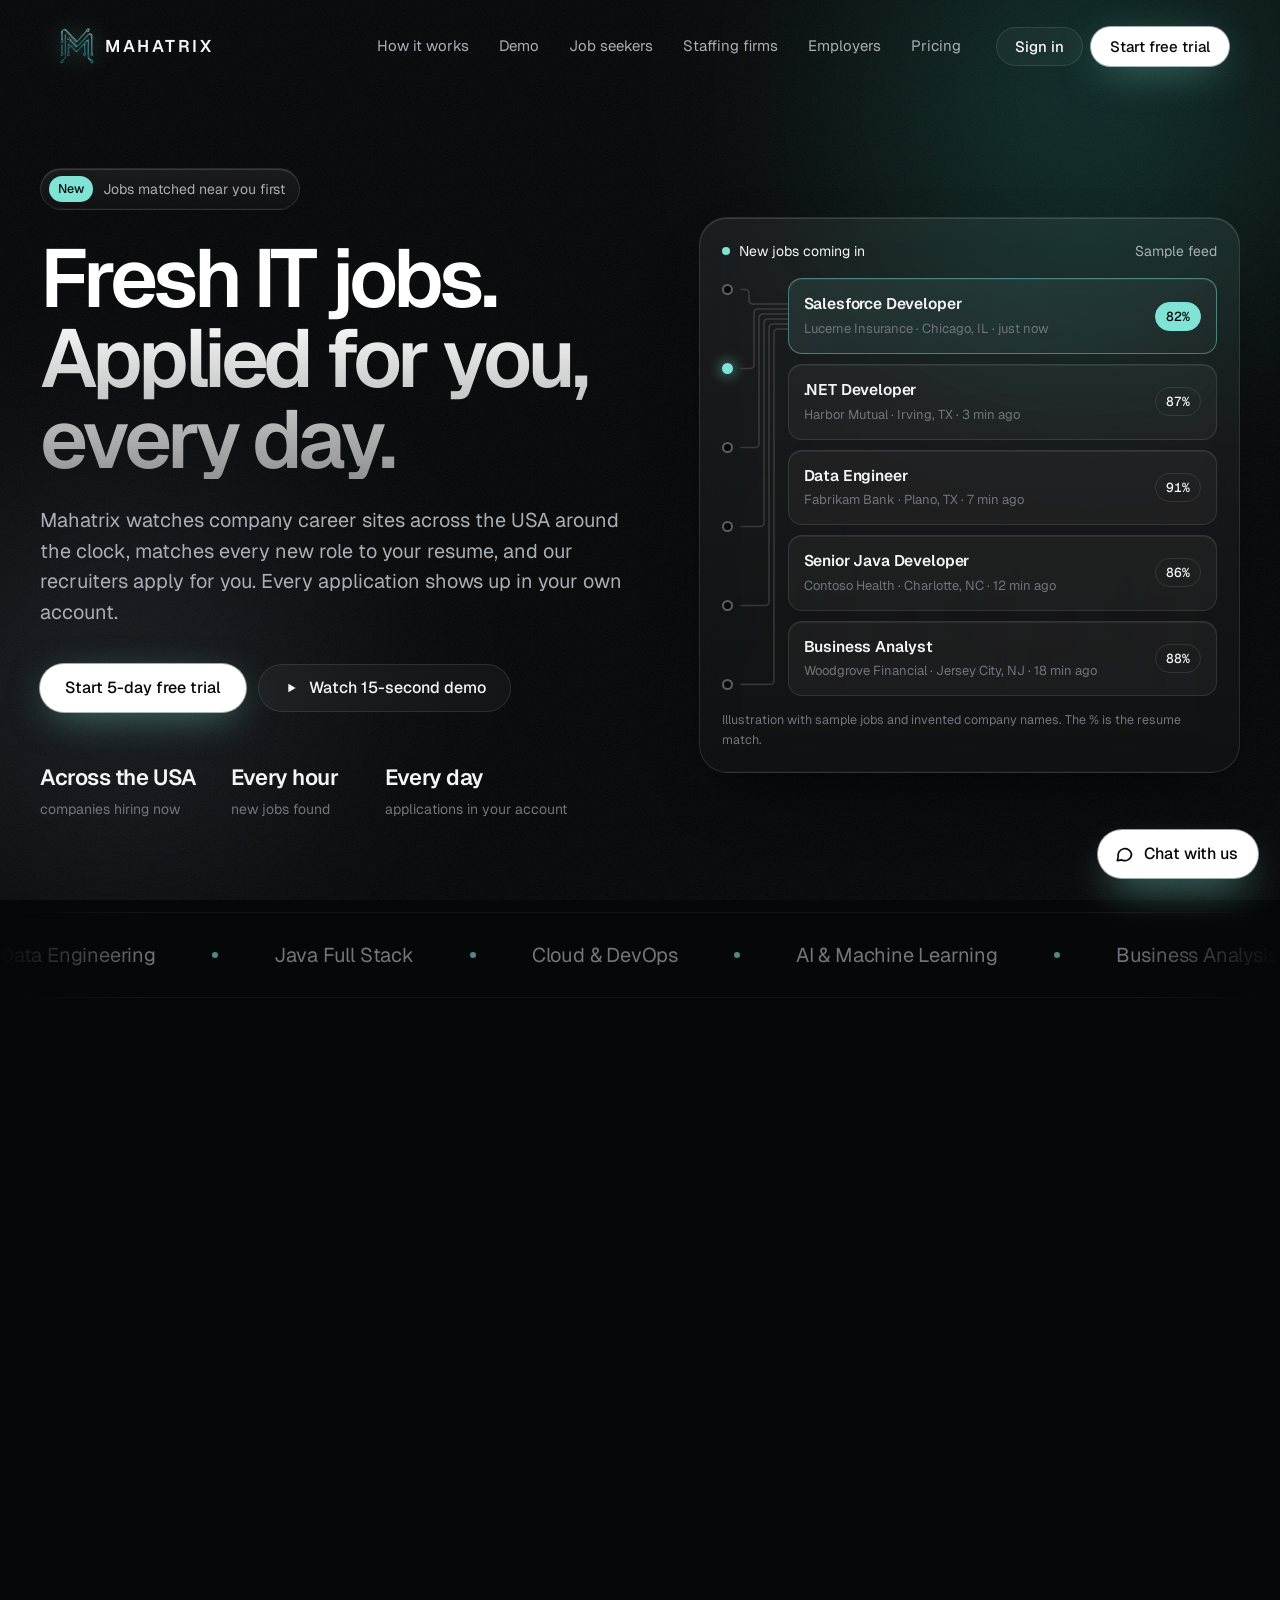
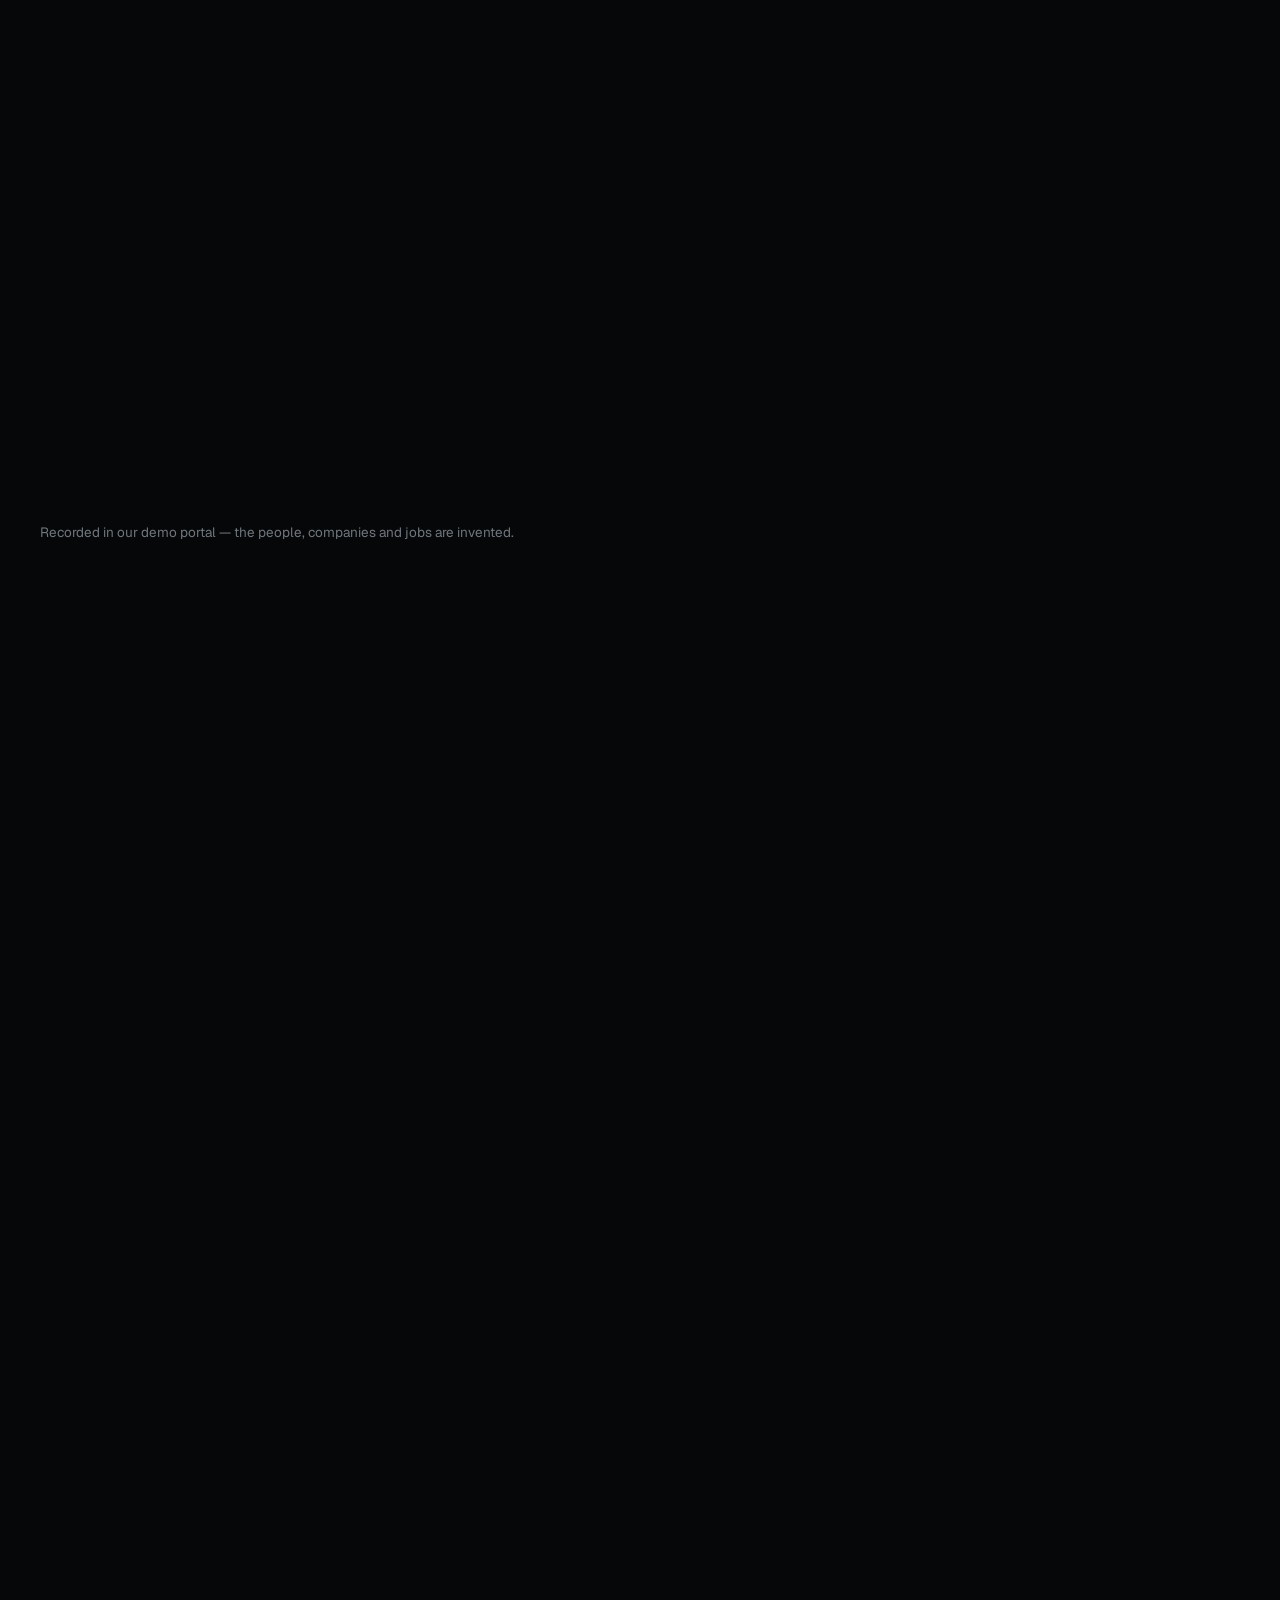
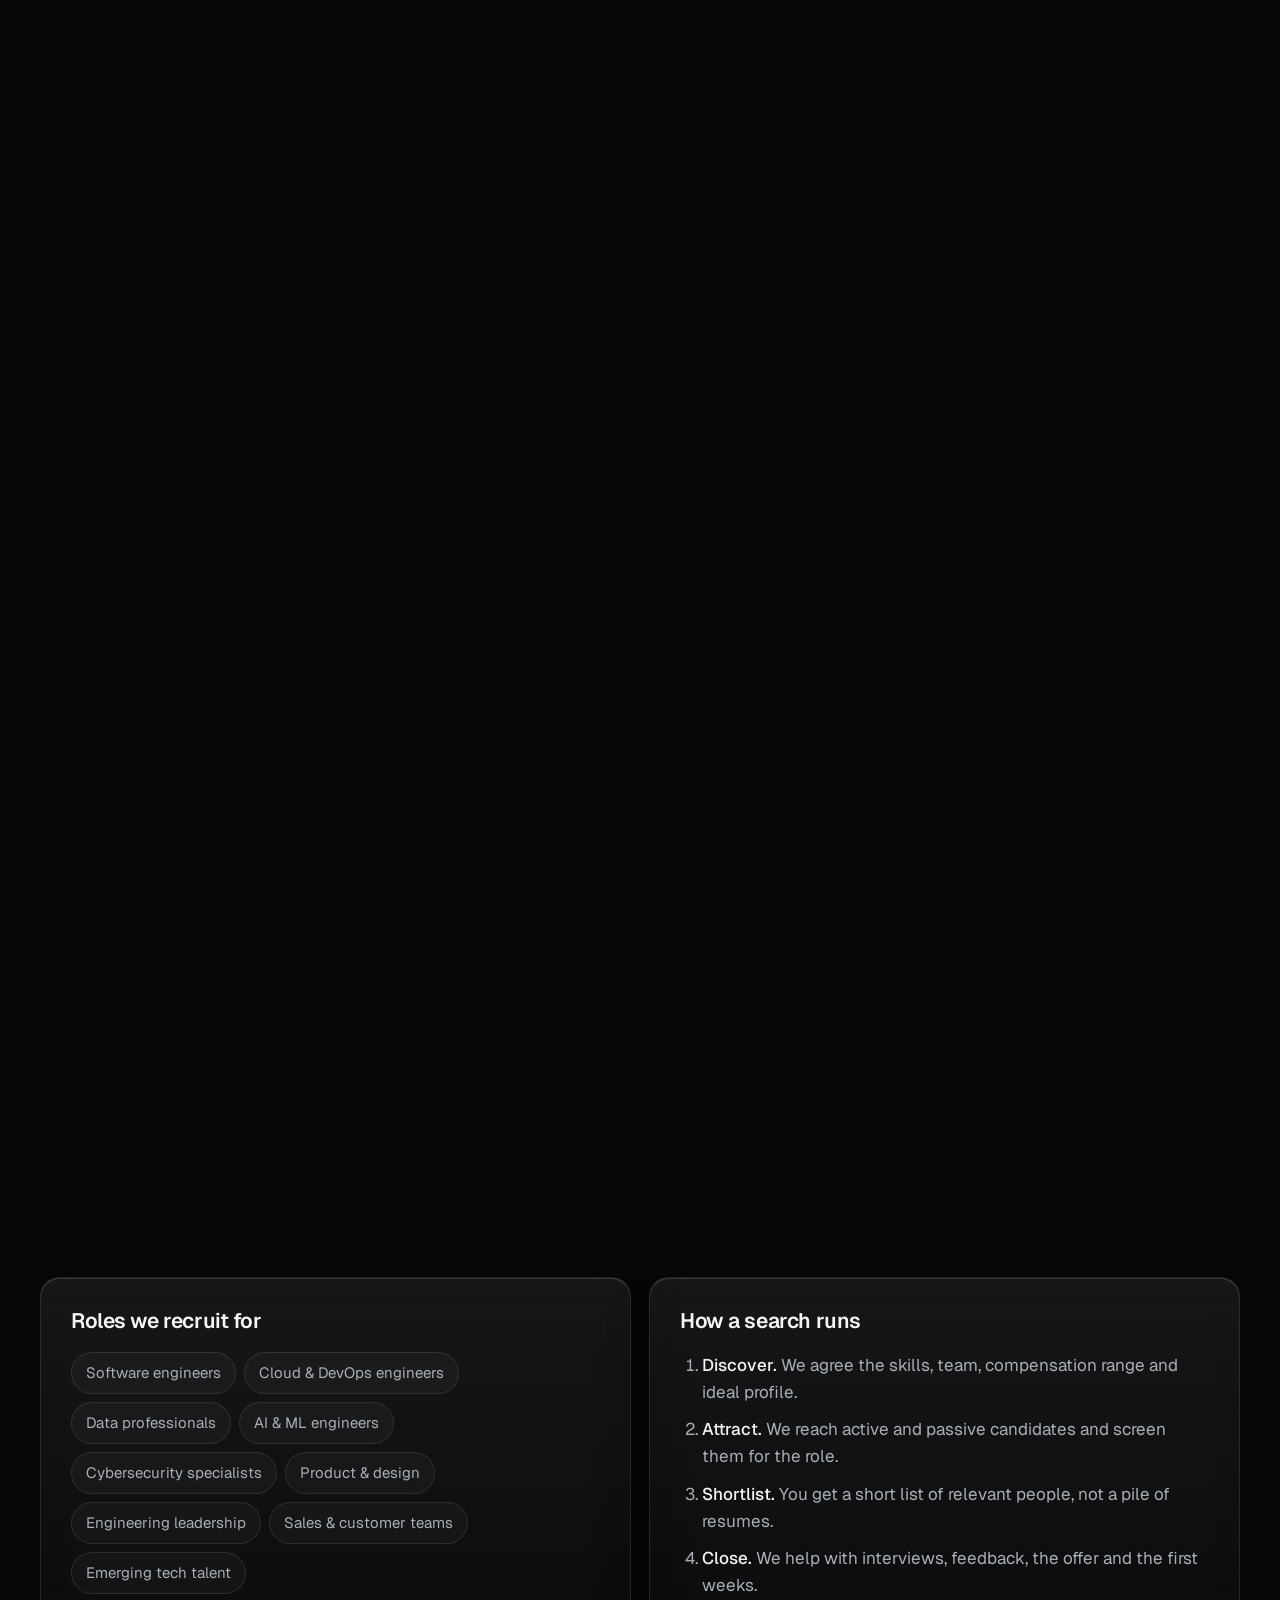
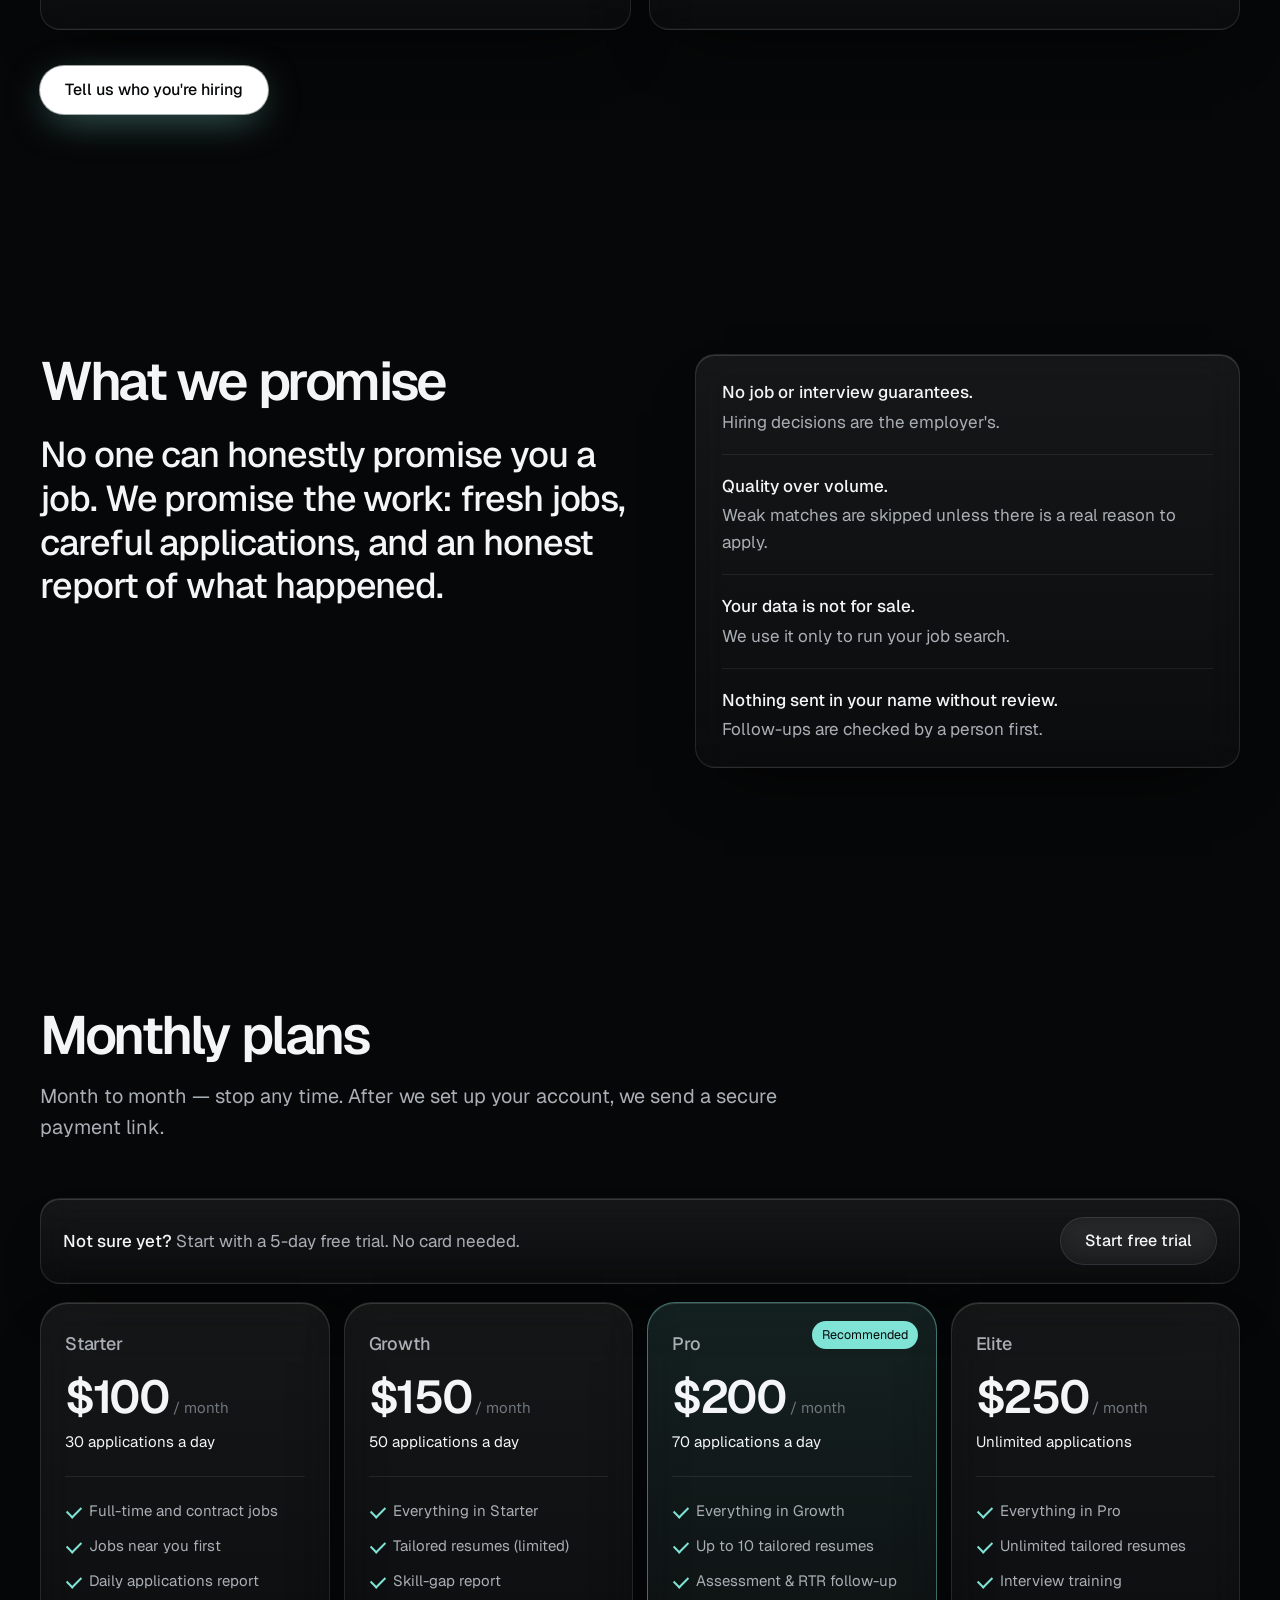
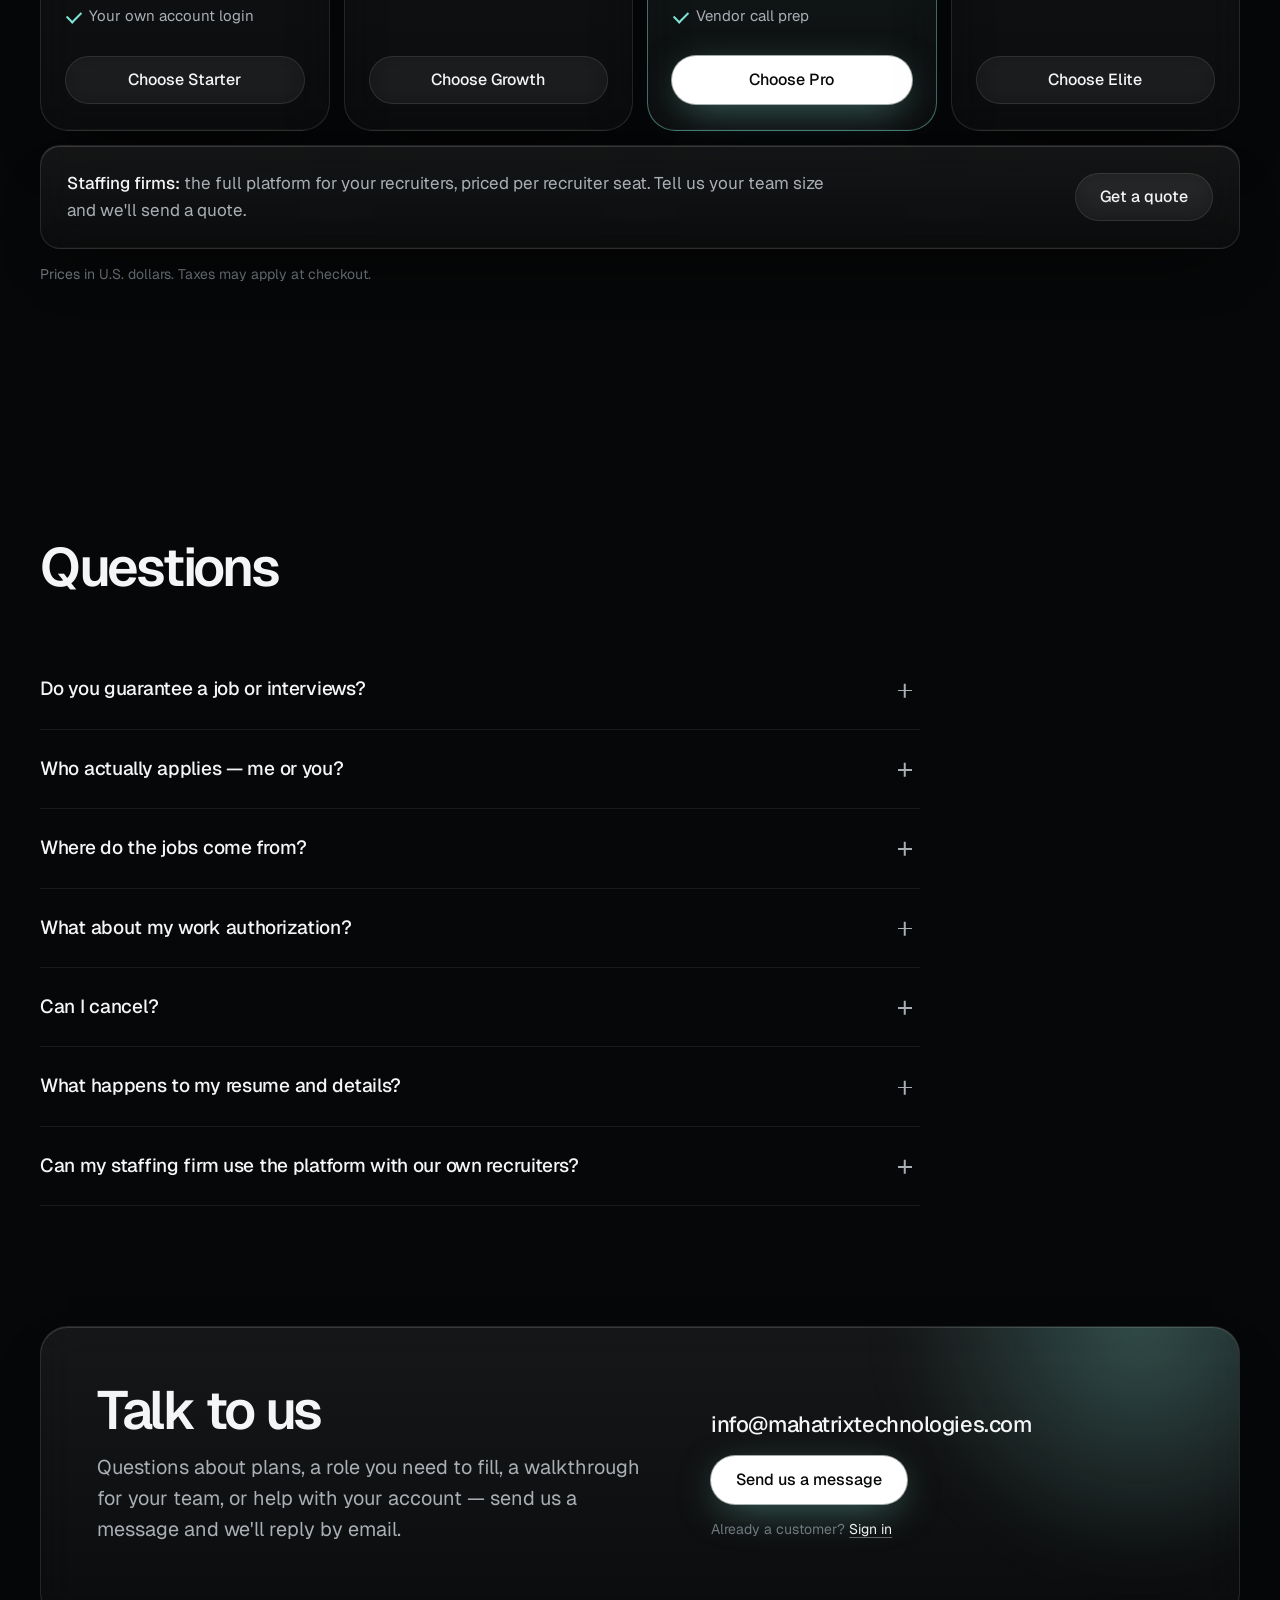
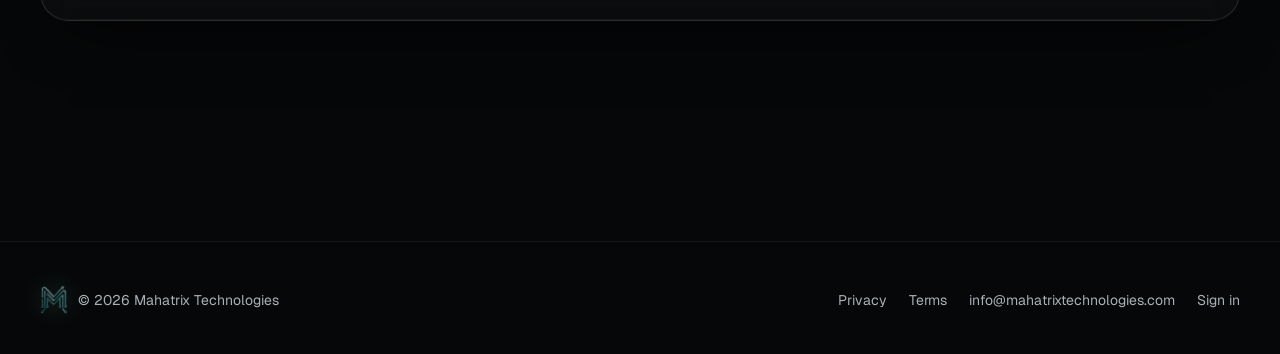
==== commit da2ae17a: "Website v2: glass design, logo unveil, 15-second demo, new plans Obsidian and glass look with the lo" ====
--- a/index.html
+++ b/index.html
@@ -3,45 +3,64 @@
 <head>
 <meta charset="utf-8">
 <meta name="viewport" content="width=device-width, initial-scale=1">
-<title>Mahatrix Technologies — Fresh IT jobs, applied to for you</title>
-<meta name="description" content="Mahatrix finds new U.S. IT jobs from 4,000+ company career sites, matches them to your resume, and our recruiters apply for you. For job seekers, staffing firms and employers hiring tech talent.">
-<meta name="theme-color" content="#05282c">
+<title>Mahatrix Technologies — Fresh IT jobs, applied for you</title>
+<meta name="description" content="Mahatrix finds new IT jobs at companies across the USA every hour, matches them to your resume, and our recruiters apply for you. Staffing and talent placement for employers, too.">
+<meta name="theme-color" content="#060708">
 <link rel="icon" href="/assets/favicon.png" type="image/png">
 <link rel="apple-touch-icon" href="/assets/apple-touch-icon.png">
 <meta property="og:type" content="website">
-<meta property="og:title" content="Mahatrix Technologies — Fresh IT jobs, applied to for you">
-<meta property="og:description" content="New U.S. IT jobs found every hour, matched to your resume, and applied to by our recruiters.">
+<meta property="og:title" content="Mahatrix Technologies — Fresh IT jobs, applied for you">
+<meta property="og:description" content="New IT jobs from companies across the USA, matched to your resume and applied to by our recruiters.">
 <meta property="og:image" content="https://mahatrixtechnologies.com/assets/demo-poster.jpg">
 <meta property="og:url" content="https://mahatrixtechnologies.com/">
 <link rel="canonical" href="https://mahatrixtechnologies.com/">
 <link rel="preconnect" href="https://fonts.googleapis.com">
 <link rel="preconnect" href="https://fonts.gstatic.com" crossorigin>
-<link href="https://fonts.googleapis.com/css2?family=IBM+Plex+Mono:wght@500;600&family=IBM+Plex+Sans:wght@400;500;600&family=Sora:wght@500;600;700&display=swap" rel="stylesheet">
+<link href="https://fonts.googleapis.com/css2?family=Geist:wght@400;500;600&family=Geist+Mono:wght@500&display=swap" rel="stylesheet">
 <link rel="stylesheet" href="/assets/site.css">
+<link rel="preload" as="image" href="/assets/logo-lg.png">
 <script type="application/ld+json">{"@context":"https://schema.org","@type":"Organization","name":"Mahatrix Technologies","url":"https://mahatrixtechnologies.com","logo":"https://mahatrixtechnologies.com/assets/logo.png","email":"info@mahatrixtechnologies.com"}</script>
 </head>
 <body>
+<div class="ambient" aria-hidden="true"><i></i><i></i></div>
+
+<!-- logo unveil -->
+<div class="intro" id="intro" aria-hidden="true">
+  <div class="intro-mark">
+    <svg viewBox="0 0 200 200">
+      <defs><linearGradient id="ig" x1="0" y1="0" x2="1" y2="1"><stop offset="0" stop-color="#d9fff9"/><stop offset=".55" stop-color="#7fe3d6"/><stop offset="1" stop-color="#2aa797"/></linearGradient></defs>
+      <path pathLength="1" d="M40 168 V50 Q40 36 52 46 L100 94 L148 46 Q160 36 160 50 V142"/>
+      <path pathLength="1" d="M60 150 V74 Q60 64 68 71 L100 104 L132 71 Q140 64 140 74 V162"/>
+      <path pathLength="1" d="M24 84 V132"/>
+      <path pathLength="1" d="M148 46 L168 26"/>
+      <circle pathLength="1" cx="40" cy="174" r="5.5"/><circle pathLength="1" cx="160" cy="148" r="5.5"/>
+      <circle pathLength="1" cx="60" cy="156" r="5.5"/><circle pathLength="1" cx="140" cy="168" r="5.5"/>
+      <circle pathLength="1" cx="24" cy="78" r="5.5"/><circle pathLength="1" cx="24" cy="138" r="5.5"/><circle pathLength="1" cx="172" cy="22" r="5.5"/>
+    </svg>
+    <img src="/assets/logo-lg.png" alt="">
+    <span class="shine"></span>
+  </div>
+  <div class="intro-word">MAHATRIX</div>
+</div>
+
 <a class="skip" href="#main">Skip to content</a>
 
 <header class="site-head">
-  <div class="wrap">
-    <a class="brand" href="/" aria-label="Mahatrix Technologies home">
-      <img src="/assets/logo.png" alt="" width="38" height="38">
-      <span><b>MAHATRIX</b><small>Technologies · Recruiting intelligence</small></span>
-    </a>
+  <div class="wrap bar">
+    <a class="brand" href="/" aria-label="Mahatrix Technologies home"><img src="/assets/logo.png" alt="" width="36" height="36"><b>MAHATRIX</b></a>
     <nav class="nav" aria-label="Main">
       <a href="#how">How it works</a>
       <a href="#demo">Demo</a>
-      <a href="#who">Job seekers &amp; firms</a>
+      <a href="#who">Job seekers</a>
+      <a href="#firms">Staffing firms</a>
       <a href="#employers">Employers</a>
       <a href="#pricing">Pricing</a>
-      <a href="#faq">Questions</a>
     </nav>
     <div class="head-cta">
       <a class="btn btn-ghost" href="https://portal.mahatrixtechnologies.com">Sign in</a>
       <a class="btn btn-primary" href="#pricing" data-signup="trial">Start free trial</a>
     </div>
-    <button class="menu-btn" aria-label="Open menu" aria-expanded="false"><svg viewBox="0 0 24 24" width="22" height="22" fill="none" stroke="currentColor" stroke-width="2" stroke-linecap="round"><path d="M4 7h16M4 12h16M4 17h16"/></svg></button>
+    <button class="menu-btn" aria-label="Open menu" aria-expanded="false"><svg viewBox="0 0 24 24" width="20" height="20" fill="none" stroke="currentColor" stroke-width="2" stroke-linecap="round"><path d="M4 8h16M4 16h16"/></svg></button>
   </div>
 </header>
 
@@ -50,98 +69,100 @@
 <section class="hero" aria-labelledby="hero-h">
   <div class="wrap">
     <div>
-      <h1 id="hero-h">Fresh IT jobs, found every hour. Applied to for you.</h1>
-      <p class="lede">Mahatrix reads the career sites of 4,000+ U.S. companies, matches each new job to your resume, and our recruiters apply for you. You see every application in your own login.</p>
-      <div class="hero-ctas">
+      <div class="pill-note glass rv"><b>New</b>Jobs matched near you first</div>
+      <h1 id="hero-h" class="grad rv d1">Fresh IT jobs. Applied for you, every day.</h1>
+      <p class="lede rv d2">Mahatrix watches company career sites across the USA around the clock, matches every new role to your resume, and our recruiters apply for you. Every application shows up in your own account.</p>
+      <div class="hero-ctas rv d3">
         <a class="btn btn-primary" href="#pricing" data-signup="trial">Start 5-day free trial</a>
-        <a class="btn btn-ghost" href="#demo"><svg viewBox="0 0 24 24" fill="currentColor"><path d="M8 5.5v13l11-6.5z"/></svg>Watch the demo</a>
-      </div>
-      <div class="hero-facts">
-        <div><b>4,000+</b><span>company career sites</span></div>
-        <div><b>Hourly</b><span>new-job collection</span></div>
-        <div><b>Daily</b><span>application report in your login</span></div>
-      </div>
-    </div>
-
-    <div class="board" aria-label="Illustration: new jobs arriving from company career sites">
+        <a class="btn btn-ghost" href="#demo"><svg viewBox="0 0 24 24" fill="currentColor"><path d="M8 5.5v13l11-6.5z"/></svg>Watch 15-second demo</a>
+      </div>
+      <div class="facts rv d4">
+        <div><b>Across the USA</b><span>companies hiring now</span></div>
+        <div><b>Every hour</b><span>new jobs found</span></div>
+        <div><b>Every day</b><span>applications in your account</span></div>
+      </div>
+    </div>
+
+    <div class="board glass rv d2" id="board" aria-label="Illustration: new jobs arriving and being matched">
       <div class="board-top"><span class="live"><i></i>New jobs coming in</span><span>Sample feed</span></div>
       <div class="board-grid">
         <svg class="traces" aria-hidden="true"></svg>
-        <div class="sources" aria-hidden="true">
-          <span class="src"><i></i></span>
-          <span class="src"><i></i></span>
-          <span class="src"><i></i></span>
-          <span class="src"><i></i></span>
-          <span class="src"><i></i></span>
-          <span class="src"><i></i></span>
-        </div>
+        <div class="sources" aria-hidden="true"><span class="src"><i></i></span><span class="src"><i></i></span><span class="src"><i></i></span><span class="src"><i></i></span><span class="src"><i></i></span><span class="src"><i></i></span></div>
         <ul class="feed" aria-live="off"></ul>
       </div>
-      <p class="board-note">Illustration with sample jobs and invented company names. The % is how much of the job's skill list the resume shows.</p>
-    </div>
-  </div>
-</section>
-
-<section id="demo" class="band" aria-labelledby="demo-h">
+      <p class="board-note">Illustration with sample jobs and invented company names. The % is the resume match.</p>
+    </div>
+  </div>
+</section>
+
+<div class="marquee" aria-hidden="true"><div class="marquee-track">
+  <span>Data Engineering</span><span>Java Full Stack</span><span>Cloud &amp; DevOps</span><span>AI &amp; Machine Learning</span><span>Business Analysis</span><span>QA Automation</span><span>.NET Development</span><span>Salesforce</span><span>Cybersecurity</span><span>Power BI &amp; Analytics</span><span>Project Management</span>
+  <span>Data Engineering</span><span>Java Full Stack</span><span>Cloud &amp; DevOps</span><span>AI &amp; Machine Learning</span><span>Business Analysis</span><span>QA Automation</span><span>.NET Development</span><span>Salesforce</span><span>Cybersecurity</span><span>Power BI &amp; Analytics</span><span>Project Management</span>
+</div></div>
+
+<section id="demo" aria-labelledby="demo-h">
   <div class="wrap">
     <div class="sec-head">
-      <h2 id="demo-h">See the portal at work</h2>
-      <p class="lede">A recruiter signs in, finds today's best matches for a candidate, gets stopped on a low-match job, marks the application, and checks Jarvis for the day's to-dos. 80 seconds.</p>
-    </div>
-    <div class="video-frame">
-      <video controls preload="metadata" playsinline poster="/assets/demo-poster.jpg">
+      <h2 id="demo-h" class="rv">From new job to assessment invite, in 15 seconds.</h2>
+      <p class="lede rv d1">This is the real portal our recruiters use every day.</p>
+    </div>
+    <div class="video-frame glass rv d2">
+      <video id="demoVideo" controls muted loop playsinline preload="metadata" poster="/assets/demo-poster.jpg">
         <source src="/assets/mahatrix-demo.mp4" type="video/mp4">
         Your browser can't play this video. <a href="/assets/mahatrix-demo.mp4">Download it</a>.
       </video>
     </div>
-    <div class="video-cap"><span>Recorded in our demo portal — the people, companies and jobs are invented.</span><a href="#" data-chat="staffing_firm">Ask for a live walkthrough</a></div>
+    <div class="video-steps rv d3">
+      <div><b>Jobs found</b>New matches, best first</div>
+      <div><b>Resume tailored</b>Built from your real experience</div>
+      <div><b>Applied</b>Saved in your account</div>
+      <div><b>Assessment</b>Invite tracked and followed up</div>
+    </div>
+    <p class="video-cap">Recorded in our demo portal — the people, companies and jobs are invented.</p>
   </div>
 </section>
 
 <section id="how" aria-labelledby="how-h">
   <div class="wrap">
     <div class="sec-head">
-      <h2 id="how-h">How it works</h2>
-      <p class="lede">The same four steps, every day, for every candidate.</p>
-    </div>
-    <ol class="steps" role="list">
-      <li class="step"><h3>Your profile</h3><p>Send your resume, the roles you want, job types (W2, C2C, full-time) and where you live. We set up your login.</p></li>
-      <li class="step"><h3>Jobs found and matched</h3><p>New jobs from company career sites arrive every hour. Each one is scored against your resume, and jobs near you come first.</p></li>
-      <li class="step"><h3>We apply for you</h3><p>Your recruiter applies to the best matches and saves the confirmation email, number or page for each one. Low matches are skipped, not sprayed.</p></li>
-      <li class="step"><h3>Results and next steps</h3><p>You see every application and what happened. Replies get follow-ups, and screens and interviews come with a prep sheet.</p></li>
+      <h2 id="how-h" class="rv">How it works</h2>
+      <p class="lede rv d1">The same four steps, every working day, for every candidate.</p>
+    </div>
+    <ol class="steps">
+      <li class="step glass lit rv"><span class="n"></span><h3>Your profile</h3><p>Send your resume, the roles you want, job types (W2, C2C, full-time) and where you live. We set up your account.</p></li>
+      <li class="step glass lit rv d1"><span class="n"></span><h3>Jobs matched</h3><p>New jobs arrive every hour and are scored against your resume. Jobs near you come first.</p></li>
+      <li class="step glass lit rv d2"><span class="n"></span><h3>We apply for you</h3><p>Your recruiter applies to the strongest matches and records each confirmation. Weak matches are skipped.</p></li>
+      <li class="step glass lit rv d3"><span class="n"></span><h3>Calls and next steps</h3><p>See every application and reply. Screens and interviews come with a prep sheet; replies get follow-ups.</p></li>
     </ol>
   </div>
 </section>
 
-<section id="who" class="band" aria-labelledby="who-h">
-  <div class="wrap">
-    <div class="sec-head">
-      <h2 id="who-h">Built for two kinds of teams</h2>
-    </div>
+<section id="who" aria-labelledby="who-h">
+  <div class="wrap">
     <div class="split">
-      <article class="aud">
-        <h3>Job seekers</h3>
+      <article class="aud glass lit rv">
+        <h3 id="who-h">For job seekers</h3>
         <p class="muted">For IT professionals in the U.S. — H-1B, OPT, green card or citizen — who want more of the right applications without spending every evening on them.</p>
         <ul>
           <li><b>A recruiter applies for you</b> to jobs that match your resume, every working day.</li>
-          <li><b>Every application in your login</b> — open each one to see what was sent.</li>
-          <li><b>Resume tailored to the job</b> using only what is already true in your resume.</li>
-          <li><b>Skill-gap report</b> — the skills jobs keep asking for that your resume doesn't show.</li>
-          <li><b>Prep sheets</b> when a screen or interview is booked.</li>
+          <li><b>Every application in your account</b> — open each one to see what was sent.</li>
+          <li><b>Resume tailored to the job</b> from the experience you already have.</li>
+          <li><b>Skill-gap report</b> — the skills employers keep asking for.</li>
+          <li><b>Interview prep</b> as soon as a screen is booked.</li>
         </ul>
         <a class="btn btn-primary" href="#pricing" data-signup="trial">Start free trial</a>
       </article>
-      <article class="aud firm">
-        <h3>Staffing firms and consultancies</h3>
-        <p class="muted">Give your recruiters the same Job Agent and Jarvis we use — under your own logins, with your candidates' data kept separate.</p>
+      <article class="aud glass lit rv d1" id="firms">
+        <h3>For staffing firms &amp; consultancies</h3>
+        <p class="muted">Give your recruiters a sharper daily workflow — under your own logins, with your candidates' data kept separate.</p>
         <ul>
-          <li><b>Job Agent</b> — fresh jobs matched to each bench candidate, best picks first.</li>
-          <li><b>Match gate</b> — applications below the minimum match need a reason, so effort goes where calls come from.</li>
-          <li><b>Jarvis</b> — daily to-dos, recruiter activity and a results report by vendor, source and job age.</li>
-          <li><b>Every application logged</b>, with a daily file for each candidate.</li>
-          <li><b>Vendor requirements</b> read from your inbox and matched to your bench.</li>
+          <li><b>Fresh job matches for every bench candidate</b>, the best openings first.</li>
+          <li><b>A minimum-match rule</b>, so effort goes where interviews come from.</li>
+          <li><b>A daily team dashboard</b> — who applied to what, and what is pending.</li>
+          <li><b>Results by vendor, source and job age</b>, so you see what works.</li>
+          <li><b>Vendor requirement emails</b> matched to your bench automatically.</li>
         </ul>
-        <a class="btn btn-ghost" href="#contact" data-chat="staffing_firm">Talk to us about your team</a>
+        <a class="btn btn-ghost" href="#contact" data-chat="staffing_firm">Book a walkthrough</a>
       </article>
     </div>
   </div>
@@ -150,26 +171,23 @@
 <section id="employers" aria-labelledby="emp-h">
   <div class="wrap">
     <div class="sec-head">
-      <h2 id="emp-h">Hiring tech talent? We staff it.</h2>
-      <p class="lede">Mahatrix is also a staffing and talent placement firm. We find, screen and shortlist technology professionals for companies across the United States — permanent, contract or contract-to-hire.</p>
+      <h2 id="emp-h" class="rv">Hiring tech talent? We staff it.</h2>
+      <p class="lede rv d1">Mahatrix is also a staffing and talent placement firm. We find, screen and shortlist technology professionals for companies across the United States — permanent, contract or contract-to-hire.</p>
     </div>
     <div class="svc">
-      <article><h3>Direct hire placement</h3><p>Permanent technology talent matched to the role's requirements, your team and long-term impact.</p></article>
-      <article><h3>Contract staffing</h3><p>Contract professionals who can join quickly, support critical projects and scale your delivery.</p></article>
-      <article><h3>Contract-to-hire</h3><p>See how someone performs in the real work environment before making a permanent offer.</p></article>
-      <article><h3>Executive search</h3><p>Targeted search for engineering managers, directors and VP-level technology leaders.</p></article>
-      <article><h3>Sales &amp; telemarketing staffing</h3><p>SDRs, inside sales reps, telemarketing specialists and customer-facing teams.</p></article>
-      <article><h3>Candidate coaching</h3><p>Resume guidance, interview preparation and offer support for the candidates we place.</p></article>
+      <article class="glass lit rv"><h3>Direct hire placement</h3><p>Permanent technology talent matched to the role's requirements, your team and long-term impact.</p></article>
+      <article class="glass lit rv d1"><h3>Contract staffing</h3><p>Contract professionals who can join quickly, support critical projects and scale your delivery.</p></article>
+      <article class="glass lit rv d2"><h3>Contract-to-hire</h3><p>See how someone performs in the real work environment before making a permanent offer.</p></article>
+      <article class="glass lit rv"><h3>Executive search</h3><p>Targeted search for engineering managers, directors and VP-level technology leaders.</p></article>
+      <article class="glass lit rv d1"><h3>Sales &amp; telemarketing staffing</h3><p>SDRs, inside sales reps, telemarketing specialists and customer-facing teams.</p></article>
+      <article class="glass lit rv d2"><h3>Candidate coaching</h3><p>Resume guidance, interview preparation and offer support for the candidates we place.</p></article>
     </div>
     <div class="emp-row">
-      <div>
+      <div class="glass rv">
         <h3>Roles we recruit for</h3>
-        <ul class="roles">
-          <li>Software engineers</li><li>Cloud &amp; DevOps engineers</li><li>Data professionals</li><li>AI &amp; ML engineers</li><li>Cybersecurity specialists</li>
-          <li>Product &amp; design</li><li>Engineering leadership</li><li>Sales &amp; customer teams</li><li>Emerging tech talent</li>
-        </ul>
-      </div>
-      <div>
+        <ul class="roles"><li>Software engineers</li><li>Cloud &amp; DevOps engineers</li><li>Data professionals</li><li>AI &amp; ML engineers</li><li>Cybersecurity specialists</li><li>Product &amp; design</li><li>Engineering leadership</li><li>Sales &amp; customer teams</li><li>Emerging tech talent</li></ul>
+      </div>
+      <div class="glass rv d1">
         <h3>How a search runs</h3>
         <ol class="mini-steps">
           <li><b>Discover.</b> We agree the skills, team, compensation range and ideal profile.</li>
@@ -179,35 +197,57 @@
         </ol>
       </div>
     </div>
-    <a class="btn btn-primary" href="#contact" data-chat="employer">Tell us who you're hiring</a>
+    <a class="btn btn-primary rv" href="#contact" data-chat="employer">Tell us who you're hiring</a>
   </div>
 </section>
 
 <section aria-labelledby="promise-h">
   <div class="wrap promise">
     <div>
-      <h2 id="promise-h" style="margin-bottom:22px">What we promise, and what we don't</h2>
-      <blockquote>No one can honestly promise you a job. We promise the work: fresh jobs, careful applications, and an honest report of what happened.</blockquote>
-    </div>
-    <ul class="dont">
+      <h2 id="promise-h" class="rv" style="margin-bottom:24px">What we promise</h2>
+      <blockquote class="rv d1">No one can honestly promise you a job. We promise the work: fresh jobs, careful applications, and an honest report of what happened.</blockquote>
+    </div>
+    <ul class="dont glass rv d2">
       <li><b>No job or interview guarantees.</b> Hiring decisions are the employer's.</li>
-      <li><b>No fake profiles or invented experience.</b> Tailored resumes use only what is already true.</li>
-      <li><b>No spray-and-pray.</b> Low-match jobs are skipped unless there is a real reason to apply.</li>
+      <li><b>Quality over volume.</b> Weak matches are skipped unless there is a real reason to apply.</li>
       <li><b>Your data is not for sale.</b> We use it only to run your job search.</li>
-      <li><b>No emails sent in your name without you.</b> Follow-ups are drafts until a person reviews them.</li>
+      <li><b>Nothing sent in your name without review.</b> Follow-ups are checked by a person first.</li>
     </ul>
   </div>
 </section>
 
-<section id="pricing" class="band" aria-labelledby="pricing-h">
+<section id="pricing" aria-labelledby="pricing-h">
   <div class="wrap">
     <div class="sec-head">
-      <h2 id="pricing-h">Simple monthly plans</h2>
-      <p class="lede">Start with a free 5-day trial, no card needed. Pay month to month and stop any time. After we set up your account, we send a secure payment link.</p>
-    </div>
-    <div class="plans" id="plans" aria-live="polite"></div>
-    <div class="firm-plan">
-      <p><b>For staffing firms:</b> the full portal for your recruiters, priced per recruiter seat. Tell us your team size and we'll send a quote.</p>
+      <h2 id="pricing-h" class="rv">Monthly plans</h2>
+      <p class="lede rv d1">Month to month — stop any time. After we set up your account, we send a secure payment link.</p>
+    </div>
+    <div class="trial-line glass rv"><p><b>Not sure yet?</b> Start with a 5-day free trial. No card needed.</p><a class="btn btn-ghost" href="#" data-signup="trial">Start free trial</a></div>
+    <div class="plans">
+      <article class="plan glass lit rv">
+        <h3>Starter</h3><div class="price">$100<small> / month</small></div><p class="apps">30 applications a day</p>
+        <ul><li>Full-time and contract jobs</li><li>Jobs near you first</li><li>Daily applications report</li><li>Your own account login</li></ul>
+        <button class="btn btn-ghost" data-signup="starter">Choose Starter</button>
+      </article>
+      <article class="plan glass lit rv d1">
+        <h3>Growth</h3><div class="price">$150<small> / month</small></div><p class="apps">50 applications a day</p>
+        <ul><li>Everything in Starter</li><li>Tailored resumes (limited)</li><li>Skill-gap report</li></ul>
+        <button class="btn btn-ghost" data-signup="growth">Choose Growth</button>
+      </article>
+      <article class="plan glass lit pick rv d2">
+        <span class="tag">Recommended</span>
+        <h3>Pro</h3><div class="price">$200<small> / month</small></div><p class="apps">70 applications a day</p>
+        <ul><li>Everything in Growth</li><li>Up to 10 tailored resumes</li><li>Assessment &amp; RTR follow-up</li><li>Vendor call prep</li></ul>
+        <button class="btn btn-primary" data-signup="pro">Choose Pro</button>
+      </article>
+      <article class="plan glass lit rv d3">
+        <h3>Elite</h3><div class="price">$250<small> / month</small></div><p class="apps">Unlimited applications</p>
+        <ul><li>Everything in Pro</li><li>Unlimited tailored resumes</li><li>Interview training</li></ul>
+        <button class="btn btn-ghost" data-signup="elite">Choose Elite</button>
+      </article>
+    </div>
+    <div class="firm-plan glass rv">
+      <p><b>Staffing firms:</b> the full platform for your recruiters, priced per recruiter seat. Tell us your team size and we'll send a quote.</p>
       <a class="btn btn-ghost" href="#contact" data-chat="staffing_firm">Get a quote</a>
     </div>
     <p class="hint" style="margin-top:14px">Prices in U.S. dollars. Taxes may apply at checkout.</p>
@@ -216,31 +256,30 @@
 
 <section id="faq" aria-labelledby="faq-h">
   <div class="wrap">
-    <div class="sec-head"><h2 id="faq-h">Questions</h2></div>
-    <div class="faq">
-      <details><summary>Do you guarantee a job or interviews?</summary><p>No. We can't control who employers call, and anyone who guarantees that is not being straight with you. What we guarantee is the work: fresh matching jobs, careful applications, and a clear report of results.</p></details>
-      <details><summary>Who actually applies — me or you?</summary><p>Your Mahatrix recruiter applies on your behalf to jobs that match your profile, and logs each one. You can see every application in your login and tell us any company or role to avoid.</p></details>
-      <details><summary>Where do the jobs come from?</summary><p>From the career sites of 4,000+ U.S. companies — the employers' own job pages — plus vendor requirements sent to our recruiters. We check them around the clock and add new jobs every hour.</p></details>
-      <details><summary>What about my work authorization?</summary><p>Tell us your status when you sign up. Jobs that say you can't apply — for example, citizenship or a clearance required, or no visa sponsorship when you need it — are filtered out.</p></details>
+    <div class="sec-head"><h2 id="faq-h" class="rv">Questions</h2></div>
+    <div class="faq rv d1">
+      <details><summary>Do you guarantee a job or interviews?</summary><p>No. Employers decide who they call, and anyone who guarantees that is not being straight with you. What we guarantee is the work: fresh matching jobs, careful applications, and a clear report of results.</p></details>
+      <details><summary>Who actually applies — me or you?</summary><p>Your Mahatrix recruiter applies on your behalf to jobs that match your profile, and records each confirmation. You can see every application in your account and tell us any company or role to avoid.</p></details>
+      <details><summary>Where do the jobs come from?</summary><p>From the employers' own career sites, at companies across the USA, plus vendor requirements sent to our recruiters. We check around the clock and add new jobs every hour.</p></details>
+      <details><summary>What about my work authorization?</summary><p>Tell us your status when you sign up. Jobs that say you can't apply — for example citizenship or a clearance required, or no visa sponsorship when you need it — are filtered out.</p></details>
       <details><summary>Can I cancel?</summary><p>Yes. Plans are month to month. If you don't renew, work pauses at the end of the paid month and you can still sign in to see your past applications.</p></details>
-      <details><summary>What happens to my resume and details?</summary><p>They are used only to run your job search and are never sold. See our <a href="/privacy.html">privacy policy</a> for details, or email us to have your data deleted.</p></details>
-      <details><summary>Can my staffing firm use the portal with our own recruiters?</summary><p>Yes. Your team gets its own logins, and your candidates' data stays separate from ours. <a href="#" data-chat="staffing_firm">Message us</a> with your team size for a demo and a quote.</p></details>
+      <details><summary>What happens to my resume and details?</summary><p>They are used only to run your job search and are never sold. See our <a href="/privacy.html">privacy policy</a>, or email us to have your data deleted.</p></details>
+      <details><summary>Can my staffing firm use the platform with our own recruiters?</summary><p>Yes. Your team gets its own logins, and your candidates' data stays separate. <a href="#" data-chat="staffing_firm">Message us</a> with your team size for a walkthrough and a quote.</p></details>
     </div>
   </div>
 </section>
 
 <section id="contact" aria-labelledby="contact-h" style="padding-top:0">
   <div class="wrap">
-    <div class="contact">
+    <div class="contact glass rv">
       <div>
-        <h2 id="contact-h">Talk to a person</h2>
-        <p class="lede">Questions about plans, a role you need to fill, a demo for your team, or help with your account — send us a message and we'll reply by email.</p>
+        <h2 id="contact-h">Talk to us</h2>
+        <p class="lede">Questions about plans, a role you need to fill, a walkthrough for your team, or help with your account — send us a message and we'll reply by email.</p>
       </div>
       <div class="actions">
-        <div class="ceo"><img src="/assets/ceo.jpg" alt="Prasad, CEO of Mahatrix Technologies" width="64" height="64"><div><b>Prasad</b><span>CEO, Mahatrix Technologies</span></div></div>
         <a class="mail" href="mailto:info@mahatrixtechnologies.com">info@mahatrixtechnologies.com</a>
         <button class="btn btn-primary" type="button" data-chat="">Send us a message</button>
-        <span class="hint">Already a customer? <a href="https://portal.mahatrixtechnologies.com">Sign in to the portal</a></span>
+        <span class="hint">Already a customer? <a href="https://portal.mahatrixtechnologies.com">Sign in</a></span>
       </div>
     </div>
   </div>
@@ -250,7 +289,7 @@
 
 <footer class="site-foot">
   <div class="wrap">
-    <span>© <span id="year">2026</span> Mahatrix Technologies</span>
+    <a class="brand" href="/"><img src="/assets/logo.png" alt="" width="28" height="28"><span>© <span id="year">2026</span> Mahatrix Technologies</span></a>
     <nav aria-label="Footer">
       <a href="/privacy.html">Privacy</a>
       <a href="/terms.html">Terms</a>
@@ -262,7 +301,7 @@
 
 <!-- free-trial / plan sign-up -->
 <dialog id="signup" aria-labelledby="signupTitle">
-  <div class="dlg-head"><div><h2 id="signupTitle">Start your free trial</h2><p class="muted" style="margin:6px 0 0">We review every sign-up and email you, usually within one business day, to set up your login.</p></div><button class="x" type="button" data-close aria-label="Close">✕</button></div>
+  <div class="dlg-head"><div><h2 id="signupTitle">Start your free trial</h2><p class="muted" style="margin:6px 0 0">We review every sign-up and email you, usually within one business day, to set up your account.</p></div><button class="x" type="button" data-close aria-label="Close">✕</button></div>
   <form class="form" novalidate>
     <input type="hidden" name="plan" value="trial">
     <label>First name<input name="first_name" autocomplete="given-name" required></label>
@@ -285,15 +324,15 @@
     <div class="err full" role="alert"></div>
     <div class="row-end full"><button class="btn btn-ghost" type="button" data-close>Cancel</button><button class="btn btn-primary" type="submit">Send</button></div>
   </form>
-  <div class="done" hidden><p><b>Thanks — we have your details.</b></p><p>We'll email you from info@mahatrixtechnologies.com — usually within one business day — to set up your login and start your trial.</p><button class="btn btn-ghost" type="button" data-close>Close</button></div>
+  <div class="done" hidden><p><b>Thanks — we have your details.</b></p><p>We'll email you from info@mahatrixtechnologies.com — usually within one business day — to set up your account.</p><button class="btn btn-ghost" type="button" data-close>Close</button></div>
 </dialog>
 
 <!-- chat -->
 <button class="chat-btn" id="chatBtn" type="button" aria-controls="chat" aria-expanded="false"><svg viewBox="0 0 24 24" fill="none" stroke="currentColor" stroke-width="2" stroke-linecap="round" stroke-linejoin="round"><path d="M21 12a8 8 0 0 1-11.6 7.1L4 20l1-4.6A8 8 0 1 1 21 12z"/></svg><span>Chat with us</span></button>
-<div class="chat" id="chat" role="dialog" aria-label="Message Mahatrix">
+<div class="chat glass" id="chat" role="dialog" aria-label="Message Mahatrix">
   <div class="chat-head"><img src="/assets/logo.png" alt=""><div><b>Mahatrix support</b><span>We reply by email</span></div><button class="x" type="button" aria-label="Close chat">✕</button></div>
   <div class="chat-body">
-    <div class="bubble">Hi! Ask us anything about plans, a demo for your team, or your account. Leave your email and we'll write back.</div>
+    <div class="bubble">Hi! Ask us about plans, a role you need to fill, a walkthrough for your team, or your account. Leave your email and we'll write back.</div>
     <form class="form" novalidate>
       <label>Your name<input name="name" autocomplete="name" required></label>
       <label>Email<input name="email" type="email" autocomplete="email" required></label>
@@ -301,7 +340,7 @@
       <label>Message<textarea name="message" required></textarea></label>
       <span class="trap" aria-hidden="true"><input name="website" tabindex="-1" autocomplete="off"></span>
       <div class="err" role="alert"></div>
-      <button class="btn btn-primary" type="submit" style="justify-content:center">Send message</button>
+      <button class="btn btn-primary" type="submit">Send message</button>
       <span class="hint">Prefer email? <a href="mailto:info@mahatrixtechnologies.com">info@mahatrixtechnologies.com</a></span>
     </form>
     <div class="done" hidden style="padding:0"><div class="bubble"><b>Message sent.</b> We'll reply to your email from info@mahatrixtechnologies.com.</div></div>
--- a/assets/site.css
+++ b/assets/site.css
@@ -1,258 +1,326 @@
-/* Mahatrix Technologies — website. Palette: petrol board, teal traces (from the logo), gold contacts. */
+/* Mahatrix Technologies — website v2. Obsidian + glass; the logo's teal is used only as light. */
 :root{
-  --board:#05282c;      /* page background — circuit-board petrol */
-  --board-2:#08353a;    /* raised panels */
-  --board-3:#0c4247;    /* inputs, hover */
-  --trace:#3cc7b5;      /* logo teal: links, traces, primary actions */
-  --trace-dim:#1d6d66;
-  --gold:#e5b65f;       /* gold contacts: live signals and prices only */
-  --ink:#e6f2ef;        /* main text */
-  --ink-2:#a9c7c2;      /* secondary text */
-  --ink-3:#6f9993;      /* hints */
-  --line:#174a4e;
-  --danger:#f08a7e;
-  --r-lg:22px;--r:14px;--r-sm:9px;
-  --display:'Sora',ui-sans-serif,system-ui,sans-serif;
-  --body:'IBM Plex Sans',ui-sans-serif,system-ui,sans-serif;
-  --mono:'IBM Plex Mono',ui-monospace,monospace;
-  --wrap:1180px;
+  --bg:#060708;
+  --bg-2:#0b0d0f;
+  --glass:rgba(255,255,255,.045);
+  --glass-2:rgba(255,255,255,.07);
+  --glass-line:rgba(255,255,255,.10);
+  --glass-hi:rgba(255,255,255,.22);
+  --ink:#f4f5f6;
+  --ink-2:#a9afb5;
+  --ink-3:#6f767d;
+  --glint:#7fe3d6;          /* logo teal, lightened: glows, focus, small highlights */
+  --glint-deep:#2aa797;
+  --steel:#8fa7c9;          /* second light colour in the background */
+  --warn:#ff8c7a;
+  --r-xl:28px;--r-lg:20px;--r:14px;--r-sm:10px;
+  --font:'Geist',ui-sans-serif,system-ui,-apple-system,'Segoe UI',sans-serif;
+  --mono:'Geist Mono',ui-monospace,monospace;
+  --wrap:1200px;
+  --ease:cubic-bezier(.2,.75,.15,1);
 }
 *{box-sizing:border-box}
 html{scroll-behavior:smooth;-webkit-text-size-adjust:100%}
-@media (prefers-reduced-motion:reduce){html{scroll-behavior:auto}*,*::before,*::after{animation:none!important;transition:none!important}}
-body{margin:0;background:var(--board);color:var(--ink);font:400 17px/1.6 var(--body);-webkit-font-smoothing:antialiased;
-  background-image:radial-gradient(1200px 700px at 78% -10%,rgba(60,199,181,.10),transparent 60%),radial-gradient(900px 600px at -10% 40%,rgba(229,182,95,.05),transparent 60%)}
+body{margin:0;background:var(--bg);color:var(--ink);font:400 17px/1.6 var(--font);-webkit-font-smoothing:antialiased;overflow-x:hidden}
 img,video,svg{display:block;max-width:100%}
-a{color:var(--trace);text-decoration-thickness:1px;text-underline-offset:3px}
-a:hover{color:#6fe0d0}
-:focus-visible{outline:2px solid var(--gold);outline-offset:3px;border-radius:6px}
+a{color:var(--ink);text-decoration-color:rgba(255,255,255,.35);text-underline-offset:3px}
+a:hover{text-decoration-color:var(--glint)}
+:focus-visible{outline:2px solid var(--glint);outline-offset:3px;border-radius:8px}
 .wrap{width:min(var(--wrap),100% - 32px);margin-inline:auto}
-.skip{position:absolute;left:-999px;top:8px;background:var(--gold);color:#1b1405;padding:8px 14px;border-radius:8px;z-index:100}
+.skip{position:absolute;left:-999px;top:8px;background:#fff;color:#000;padding:8px 14px;border-radius:8px;z-index:200}
 .skip:focus{left:12px}
-
-/* type scale (1.25) */
-h1,h2,h3{font-family:var(--display);color:var(--ink);margin:0;letter-spacing:-.02em}
-h1{font-size:clamp(38px,5.6vw,66px);line-height:1.04;font-weight:600}
-h2{font-size:clamp(30px,3.6vw,44px);line-height:1.1;font-weight:600}
-h3{font-size:21px;line-height:1.3;font-weight:600;letter-spacing:-.01em}
+::selection{background:rgba(127,227,214,.35)}
+
+/* background light: two slow glows + grain, behind everything */
+.ambient{position:fixed;inset:0;z-index:-1;pointer-events:none;overflow:hidden}
+.ambient i{position:absolute;border-radius:50%;filter:blur(90px);opacity:.55}
+.ambient i:nth-child(1){width:760px;height:760px;left:55%;top:-280px;background:radial-gradient(circle,rgba(42,167,151,.55),transparent 65%);animation:drift1 26s ease-in-out infinite alternate}
+.ambient i:nth-child(2){width:680px;height:680px;left:-220px;top:38%;background:radial-gradient(circle,rgba(143,167,201,.30),transparent 65%);animation:drift2 32s ease-in-out infinite alternate}
+.ambient::after{content:"";position:absolute;inset:0;opacity:.07;background-image:url("data:image/svg+xml,%3Csvg xmlns='http://www.w3.org/2000/svg' width='160' height='160'%3E%3Cfilter id='n'%3E%3CfeTurbulence type='fractalNoise' baseFrequency='.9' numOctaves='2' stitchTiles='stitch'/%3E%3C/filter%3E%3Crect width='100%25' height='100%25' filter='url(%23n)'/%3E%3C/svg%3E")}
+@keyframes drift1{to{transform:translate(-160px,140px) scale(1.12)}}
+@keyframes drift2{to{transform:translate(180px,-120px) scale(.92)}}
+
+/* glass surface: frosted, a lit top edge, and a light that follows the pointer (--x/--y set by JS) */
+.glass{position:relative;background:linear-gradient(180deg,rgba(255,255,255,.065),rgba(255,255,255,.025));border:1px solid var(--glass-line);border-radius:var(--r-lg);
+  backdrop-filter:blur(18px) saturate(140%);-webkit-backdrop-filter:blur(18px) saturate(140%);
+  box-shadow:inset 0 1px 0 rgba(255,255,255,.14),inset 0 -1px 0 rgba(255,255,255,.03),0 30px 60px -30px rgba(0,0,0,.8)}
+.glass.lit::before{content:"";position:absolute;inset:0;border-radius:inherit;pointer-events:none;opacity:0;transition:opacity .4s;
+  background:radial-gradient(420px circle at var(--x,50%) var(--y,0%),rgba(127,227,214,.12),transparent 45%)}
+.glass.lit:hover::before{opacity:1}
+.glass.lit::after{content:"";position:absolute;inset:-1px;border-radius:inherit;pointer-events:none;padding:1px;opacity:0;transition:opacity .4s;
+  background:radial-gradient(260px circle at var(--x,50%) var(--y,0%),rgba(127,227,214,.75),transparent 60%);
+  -webkit-mask:linear-gradient(#000 0 0) content-box,linear-gradient(#000 0 0);-webkit-mask-composite:xor;mask:linear-gradient(#000 0 0) content-box exclude,linear-gradient(#000 0 0)}
+.glass.lit:hover::after{opacity:1}
+
+/* type */
+h1,h2,h3{margin:0;font-weight:600;letter-spacing:-.035em;color:var(--ink)}
+h1{font-size:clamp(44px,6.4vw,84px);line-height:.98;letter-spacing:-.05em}
+h2{font-size:clamp(34px,4.2vw,56px);line-height:1.02;letter-spacing:-.045em}
+h3{font-size:21px;line-height:1.25;letter-spacing:-.02em}
 p{margin:0 0 1em}
-.lede{font-size:clamp(18px,1.6vw,20px);color:var(--ink-2);max-width:60ch}
+.lede{font-size:clamp(18px,1.55vw,21px);line-height:1.55;color:var(--ink-2);max-width:58ch}
 .muted{color:var(--ink-2)}
 .hint{color:var(--ink-3);font-size:14px}
+.grad{background:linear-gradient(180deg,#fff 30%,rgba(255,255,255,.55));-webkit-background-clip:text;background-clip:text;color:transparent}
 
 /* buttons */
-.btn{display:inline-flex;align-items:center;gap:10px;white-space:nowrap;font:600 16px/1 var(--body);padding:15px 22px;border-radius:999px;border:1px solid transparent;cursor:pointer;text-decoration:none;transition:background .2s,border-color .2s,transform .15s}
-.btn:active{transform:translateY(1px)}
-.btn-primary{background:var(--trace);color:#032a27}
-.btn-primary:hover{background:#5fdcc9;color:#032a27}
-.btn-ghost{background:transparent;color:var(--ink);border-color:var(--line)}
-.btn-ghost:hover{border-color:var(--trace);color:var(--ink)}
-.btn svg{width:18px;height:18px}
+.btn{position:relative;display:inline-flex;align-items:center;justify-content:center;gap:10px;white-space:nowrap;font:500 16px/1 var(--font);padding:15px 24px;border-radius:999px;border:1px solid transparent;cursor:pointer;text-decoration:none;overflow:hidden;transition:transform .25s var(--ease),background .25s,border-color .25s,box-shadow .25s}
+.btn:active{transform:scale(.98)}
+.btn-primary{background:#fff;color:#07080a;box-shadow:0 0 0 1px rgba(255,255,255,.6),0 10px 40px -10px rgba(127,227,214,.55)}
+.btn-primary::after{content:"";position:absolute;inset:0;background:linear-gradient(110deg,transparent 30%,rgba(127,227,214,.45) 50%,transparent 70%);transform:translateX(-120%);transition:transform .8s var(--ease)}
+.btn-primary:hover::after{transform:translateX(120%)}
+.btn-primary:hover{color:#07080a}
+.btn-ghost{background:rgba(255,255,255,.04);color:var(--ink);border-color:var(--glass-line);backdrop-filter:blur(10px)}
+.btn-ghost:hover{border-color:rgba(255,255,255,.35);background:rgba(255,255,255,.08)}
+.btn svg{width:16px;height:16px}
+
+/* intro: the logo is drawn as circuit lines, then turns to glass, then the page opens */
+.intro{position:fixed;inset:0;z-index:300;display:grid;place-items:center;background:#040505;transition:opacity .7s var(--ease),visibility .7s}
+.intro.done{opacity:0;visibility:hidden}
+.intro-mark{position:relative;width:min(220px,46vw);aspect-ratio:1}
+.intro-mark svg{position:absolute;inset:0;width:100%;height:100%;overflow:visible}
+.intro-mark path,.intro-mark circle{fill:none;stroke:url(#ig);stroke-width:3.2;stroke-linecap:round;stroke-linejoin:round;stroke-dasharray:1;stroke-dashoffset:1;animation:draw 1.15s var(--ease) forwards}
+.intro-mark circle{stroke-width:2.6;animation-delay:.75s;animation-duration:.5s}
+.intro-mark img{position:absolute;inset:-6%;width:112%;height:112%;opacity:0;filter:drop-shadow(0 0 40px rgba(127,227,214,.35));animation:glassin .9s 1.15s var(--ease) forwards}
+.intro-mark .shine{position:absolute;inset:-10%;border-radius:20px;background:linear-gradient(115deg,transparent 35%,rgba(255,255,255,.55) 50%,transparent 65%);mix-blend-mode:overlay;transform:translateX(-140%);animation:shine 1.1s 1.6s var(--ease) forwards}
+.intro-word{position:absolute;top:calc(50% + min(150px,32vw));left:0;right:0;text-align:center;font:500 15px/1 var(--font);letter-spacing:.42em;color:rgba(255,255,255,.8);opacity:0;animation:fadeup .7s 1.55s var(--ease) forwards;padding-left:.42em}
+@keyframes draw{to{stroke-dashoffset:0}}
+@keyframes glassin{from{opacity:0;transform:scale(.94)}to{opacity:1;transform:none}}
+@keyframes shine{to{transform:translateX(140%)}}
+@keyframes fadeup{from{opacity:0;transform:translateY(10px)}to{opacity:1;transform:none}}
 
 /* header */
-.site-head{position:sticky;top:0;z-index:40;backdrop-filter:blur(14px);background:rgba(5,40,44,.78);border-bottom:1px solid rgba(23,74,78,.6)}
-.site-head .wrap{display:flex;align-items:center;gap:28px;height:72px}
+.site-head{position:fixed;top:14px;left:0;right:0;z-index:60;pointer-events:none}
+.site-head .bar{pointer-events:auto;display:flex;align-items:center;gap:22px;height:64px;padding:0 10px 0 18px;border-radius:999px;transition:background .3s,border-color .3s,box-shadow .3s;border:1px solid transparent}
+.site-head.scrolled .bar{background:rgba(12,14,16,.62);border-color:var(--glass-line);backdrop-filter:blur(18px) saturate(150%);-webkit-backdrop-filter:blur(18px) saturate(150%);box-shadow:inset 0 1px 0 rgba(255,255,255,.1),0 20px 40px -24px rgba(0,0,0,.9)}
 .brand{display:flex;align-items:center;gap:10px;text-decoration:none;color:var(--ink)}
-.brand img{width:38px;height:38px}
-.brand b{font:700 18px/1 var(--display);letter-spacing:.02em}
-.brand small{display:block;font:500 11.5px/1.2 var(--body);color:var(--ink-3);letter-spacing:.02em;margin-top:3px}
-.nav{display:flex;gap:22px;margin-left:auto}
-.nav a{color:var(--ink-2);text-decoration:none;font-size:15px}
-.nav a:hover{color:var(--ink)}
-.head-cta{display:flex;gap:10px}
+.brand img{width:36px;height:36px;filter:drop-shadow(0 0 12px rgba(127,227,214,.35))}
+.brand b{font:600 17px/1 var(--font);letter-spacing:.16em}
+.nav{display:flex;gap:4px;margin-left:auto}
+.nav a{color:var(--ink-2);text-decoration:none;font-size:15px;padding:9px 13px;border-radius:999px;transition:color .2s,background .2s}
+.nav a:hover{color:var(--ink);background:rgba(255,255,255,.06)}
+.head-cta{display:flex;gap:8px}
 .head-cta .btn{padding:11px 18px;font-size:15px}
-.menu-btn{display:none;margin-left:auto;background:none;border:1px solid var(--line);color:var(--ink);border-radius:10px;width:44px;height:40px;cursor:pointer}
-@media (max-width:980px){
+.menu-btn{display:none;margin-left:auto;background:rgba(255,255,255,.05);border:1px solid var(--glass-line);color:var(--ink);border-radius:999px;width:44px;height:44px;cursor:pointer}
+@media (max-width:1040px){
   .nav,.head-cta .btn-ghost{display:none}
-  .menu-btn{display:block}
+  .menu-btn{display:grid;place-items:center}
   .head-cta{margin-left:8px}
-  .site-head.open .nav{display:flex;position:absolute;top:72px;left:0;right:0;flex-direction:column;gap:0;background:var(--board-2);border-bottom:1px solid var(--line);padding:8px 16px 16px}
-  .site-head.open .nav a{padding:12px 4px;border-bottom:1px solid var(--line);font-size:17px}
+  .site-head .bar{background:rgba(12,14,16,.7);border-color:var(--glass-line);backdrop-filter:blur(18px);-webkit-backdrop-filter:blur(18px)}
+  .site-head.open .nav{display:flex;position:absolute;top:76px;left:16px;right:16px;flex-direction:column;gap:2px;padding:10px;border-radius:var(--r-lg);background:rgba(12,14,16,.92);border:1px solid var(--glass-line);backdrop-filter:blur(18px)}
+  .site-head.open .nav a{padding:13px 14px;font-size:17px}
 }
-@media (max-width:520px){.brand small{display:none}.head-cta .btn{padding:10px 14px}}
+@media (max-width:520px){.brand b{display:none}.head-cta .btn{padding:10px 14px}}
 
 /* hero */
-.hero{padding:72px 0 64px}
-.hero .wrap{display:grid;grid-template-columns:minmax(0,1.02fr) minmax(0,1fr);gap:56px;align-items:center}
-.hero h1{max-width:13ch}
-.hero .lede{margin:24px 0 32px}
+.hero{position:relative;padding:168px 0 90px;min-height:100vh;display:flex;align-items:center}
+.hero .wrap{display:grid;grid-template-columns:minmax(0,1.05fr) minmax(0,.95fr);gap:60px;align-items:center}
+.pill-note{display:inline-flex;align-items:center;gap:10px;padding:7px 14px 7px 8px;border-radius:999px;font-size:14px;color:var(--ink-2);margin-bottom:28px}
+.pill-note b{font-weight:500;color:#07080a;background:var(--glint);padding:3px 9px;border-radius:999px;font-size:12.5px}
+.hero h1{max-width:12ch}
+.hero .lede{margin:26px 0 36px}
 .hero-ctas{display:flex;gap:12px;flex-wrap:wrap}
-.hero-facts{display:flex;gap:30px;flex-wrap:wrap;margin-top:40px;padding-top:24px;border-top:1px solid var(--line)}
-.hero-facts div{min-width:140px}
-.hero-facts b{display:block;font:600 26px/1.1 var(--display);color:var(--ink)}
-.hero-facts span{font-size:14px;color:var(--ink-3)}
-@media (max-width:980px){.hero .wrap{grid-template-columns:1fr;gap:40px}.hero{padding:44px 0}}
-
-/* the board: traces carry new jobs into the feed (signature) */
-.board{position:relative;background:linear-gradient(180deg,var(--board-2),#062e32);border:1px solid var(--line);border-radius:var(--r-lg);padding:22px;overflow:hidden;
-  box-shadow:0 40px 80px -40px rgba(0,0,0,.7),inset 0 1px 0 rgba(255,255,255,.04)}
-.board::before{content:"";position:absolute;inset:0;background-image:radial-gradient(rgba(60,199,181,.16) 1px,transparent 1.4px);background-size:22px 22px;opacity:.35;pointer-events:none}
-.board-top{position:relative;display:flex;justify-content:space-between;align-items:center;margin-bottom:14px;font-size:14px;color:var(--ink-2)}
-.live{display:inline-flex;align-items:center;gap:8px;color:var(--ink)}
-.live i{width:8px;height:8px;border-radius:50%;background:var(--gold);box-shadow:0 0 0 0 rgba(229,182,95,.6);animation:ping 1.8s infinite}
-@keyframes ping{0%{box-shadow:0 0 0 0 rgba(229,182,95,.55)}80%,100%{box-shadow:0 0 0 10px rgba(229,182,95,0)}}
-.board-grid{position:relative;display:grid;grid-template-columns:40px minmax(0,1fr);gap:0;min-height:392px}
+.facts{display:flex;gap:34px;flex-wrap:wrap;margin-top:48px}
+.facts div{min-width:120px}
+.facts b{display:block;font-weight:600;font-size:22px;letter-spacing:-.02em}
+.facts span{font-size:14px;color:var(--ink-3)}
+@media (max-width:980px){.hero{min-height:0;padding:130px 0 60px}.hero .wrap{grid-template-columns:1fr;gap:44px}}
+
+/* the live board */
+.board{padding:22px;border-radius:var(--r-xl);transform-style:preserve-3d;transition:transform .5s var(--ease)}
+.board-top{display:flex;justify-content:space-between;align-items:center;margin-bottom:16px;font-size:14px;color:var(--ink-2)}
+.live{display:inline-flex;align-items:center;gap:9px;color:var(--ink)}
+.live i{width:8px;height:8px;border-radius:50%;background:var(--glint);box-shadow:0 0 0 0 rgba(127,227,214,.6);animation:ping 1.8s infinite}
+@keyframes ping{80%,100%{box-shadow:0 0 0 10px rgba(127,227,214,0)}}
+.board-grid{position:relative;display:grid;grid-template-columns:36px minmax(0,1fr);min-height:388px}
 .sources{display:flex;flex-direction:column;justify-content:space-between;align-items:flex-start;padding:6px 0;z-index:2}
-.src{display:flex;align-items:center;gap:7px;font:500 12px/1 var(--mono);color:var(--ink-2)}
-.src i{width:11px;height:11px;border-radius:50%;border:2px solid var(--trace);background:var(--board);flex:none;transition:background .3s,box-shadow .3s}
-.src.hot i{background:var(--gold);border-color:var(--gold);box-shadow:0 0 12px rgba(229,182,95,.8)}
-.traces{position:absolute;inset:0 0 0 0;z-index:1;pointer-events:none}
-.traces path{fill:none;stroke:var(--trace-dim);stroke-width:2;stroke-linecap:round;stroke-linejoin:round}
-.traces path.lit{stroke:var(--trace);filter:drop-shadow(0 0 4px rgba(60,199,181,.7))}
-.traces circle{fill:var(--gold)}
-.feed{position:relative;z-index:2;list-style:none;margin:0;padding:0 0 0 34px;display:flex;flex-direction:column;gap:10px}
-.job{background:rgba(5,40,44,.92);border:1px solid var(--line);border-radius:var(--r);padding:12px 14px;display:grid;grid-template-columns:1fr auto;gap:2px 12px;align-items:center}
-.job b{font:600 15px/1.3 var(--display);color:var(--ink);letter-spacing:-.005em}
+.src i{display:block;width:11px;height:11px;border-radius:50%;border:2px solid rgba(255,255,255,.35);background:var(--bg);transition:all .3s}
+.src.hot i{background:var(--glint);border-color:var(--glint);box-shadow:0 0 14px rgba(127,227,214,.9)}
+.traces{position:absolute;inset:0;z-index:1;pointer-events:none}
+.traces path{fill:none;stroke:rgba(255,255,255,.14);stroke-width:1.6;stroke-linecap:round;stroke-linejoin:round}
+.traces path.lit{stroke:var(--glint);filter:drop-shadow(0 0 5px rgba(127,227,214,.85))}
+.traces circle{fill:#fff;filter:drop-shadow(0 0 6px var(--glint))}
+.feed{position:relative;z-index:2;list-style:none;margin:0;padding:0 0 0 30px;display:flex;flex-direction:column;gap:10px}
+.job{background:rgba(255,255,255,.04);border:1px solid var(--glass-line);border-radius:var(--r);padding:13px 15px;display:grid;grid-template-columns:minmax(0,1fr) auto;gap:2px 12px;align-items:center;box-shadow:inset 0 1px 0 rgba(255,255,255,.07)}
+.job b{font-weight:600;font-size:15.5px;letter-spacing:-.01em;white-space:nowrap;overflow:hidden;text-overflow:ellipsis;min-width:0}
 .job span{font-size:13px;color:var(--ink-3);grid-column:1;white-space:nowrap;overflow:hidden;text-overflow:ellipsis;min-width:0}
-.job b{white-space:nowrap;overflow:hidden;text-overflow:ellipsis;min-width:0}
-.job em{grid-row:1/span 2;grid-column:2;font:600 13px/1 var(--mono);font-style:normal;color:var(--trace);border:1px solid var(--trace-dim);padding:7px 9px;border-radius:999px}
-.job.new{animation:slot .7s cubic-bezier(.2,.8,.2,1)}
-.job.new em{color:#1b1405;background:var(--gold);border-color:var(--gold)}
-@keyframes slot{from{opacity:0;transform:translateY(-14px) scale(.98)}to{opacity:1;transform:none}}
-.board-note{position:relative;z-index:2;margin:14px 0 0;font-size:12.5px;color:var(--ink-3)}
+.job em{grid-row:1/span 2;grid-column:2;font:500 13px/1 var(--mono);font-style:normal;color:var(--ink);border:1px solid var(--glass-line);padding:7px 10px;border-radius:999px}
+.job.new{animation:slot .8s var(--ease);border-color:rgba(127,227,214,.45);background:linear-gradient(90deg,rgba(127,227,214,.10),rgba(255,255,255,.03))}
+.job.new em{color:#07080a;background:var(--glint);border-color:var(--glint)}
+@keyframes slot{from{opacity:0;transform:translateY(-16px) scale(.98);filter:blur(4px)}to{opacity:1;transform:none;filter:none}}
+.board-note{margin:14px 0 0;font-size:12.5px;color:var(--ink-3)}
 @media (max-width:560px){.board-grid{grid-template-columns:1fr}.sources,.traces{display:none}.feed{padding:0}.board{padding:16px}}
 
+/* marquee */
+.marquee{position:relative;overflow:hidden;padding:26px 0;border-block:1px solid rgba(255,255,255,.06);-webkit-mask:linear-gradient(90deg,transparent,#000 12%,#000 88%,transparent);mask:linear-gradient(90deg,transparent,#000 12%,#000 88%,transparent)}
+.marquee-track{display:flex;gap:56px;width:max-content;animation:marq 48s linear infinite}
+.marquee span{font-size:20px;color:var(--ink-3);letter-spacing:-.01em;white-space:nowrap;display:flex;align-items:center;gap:56px}
+.marquee span::after{content:"";width:6px;height:6px;border-radius:50%;background:rgba(127,227,214,.6)}
+@keyframes marq{to{transform:translateX(-50%)}}
+
 /* sections */
-section{padding:96px 0}
-.sec-head{max-width:760px;margin-bottom:44px}
-.sec-head h2{margin-bottom:16px}
-.band{background:linear-gradient(180deg,rgba(8,53,58,.0),rgba(8,53,58,.65) 18%,rgba(8,53,58,.65) 82%,rgba(8,53,58,0))}
-@media (max-width:700px){section{padding:64px 0}}
-
-/* demo video */
-.video-frame{position:relative;border-radius:var(--r-lg);overflow:hidden;border:1px solid var(--line);background:#02191c;box-shadow:0 50px 90px -50px rgba(0,0,0,.85)}
-.video-frame video{width:100%;aspect-ratio:16/9;background:#02191c}
-.video-cap{display:flex;justify-content:space-between;gap:16px;flex-wrap:wrap;margin-top:14px;font-size:14px;color:var(--ink-3)}
+section{padding:120px 0}
+.sec-head{max-width:780px;margin-bottom:56px}
+.sec-head h2{margin-bottom:18px}
+@media (max-width:700px){section{padding:76px 0}}
+section[id]{scroll-margin-top:90px}
+
+/* reveal on scroll (JS adds .in) */
+.rv{opacity:0;transform:translateY(26px);filter:blur(6px);transition:opacity .9s var(--ease),transform .9s var(--ease),filter .9s var(--ease)}
+.rv.in{opacity:1;transform:none;filter:none}
+.rv.d1{transition-delay:.08s}.rv.d2{transition-delay:.16s}.rv.d3{transition-delay:.24s}.rv.d4{transition-delay:.32s}
+
+/* video */
+.video-frame{padding:10px;border-radius:var(--r-xl)}
+.video-frame video{width:100%;aspect-ratio:16/9;border-radius:20px;background:#000}
+.video-steps{display:grid;grid-template-columns:repeat(4,1fr);gap:12px;margin-top:18px}
+.video-steps div{font-size:14px;color:var(--ink-2);padding:12px 14px;border-radius:var(--r);border:1px solid rgba(255,255,255,.07);background:rgba(255,255,255,.025)}
+.video-steps b{display:block;color:var(--ink);font-weight:500;margin-bottom:2px}
+.video-cap{margin-top:14px;font-size:13.5px;color:var(--ink-3)}
+@media (max-width:760px){.video-steps{grid-template-columns:1fr 1fr}}
 
 /* steps (a real sequence) */
-.steps{display:grid;grid-template-columns:repeat(4,1fr);gap:0;counter-reset:s;position:relative;list-style:none;margin:0;padding:0}
-.step{position:relative;padding:0 26px 0 0}
-.step::before{counter-increment:s;content:counter(s);display:grid;place-items:center;width:46px;height:46px;border-radius:50%;border:2px solid var(--trace);font:600 18px/1 var(--display);color:var(--trace);background:var(--board);position:relative;z-index:1;margin-bottom:22px}
-.step::after{content:"";position:absolute;top:23px;left:46px;right:0;height:2px;background:repeating-linear-gradient(90deg,var(--trace-dim) 0 10px,transparent 10px 16px)}
-.step:last-child::after{display:none}
+.steps{list-style:none;margin:0;padding:0;display:grid;grid-template-columns:repeat(4,1fr);gap:16px;counter-reset:s}
+.step{padding:28px 24px 26px;border-radius:var(--r-lg)}
+.step::marker{content:none}
+.step .n{counter-increment:s;display:block;font:500 13px/1 var(--mono);color:var(--glint);margin-bottom:46px}
+.step .n::before{content:"0" counter(s)}
 .step h3{margin-bottom:10px}
-.step p{color:var(--ink-2);font-size:16px}
-@media (max-width:900px){.steps{grid-template-columns:1fr 1fr;gap:40px 0}.step:nth-child(2)::after{display:none}}
-@media (max-width:560px){.steps{grid-template-columns:1fr}.step::after{display:none}}
+.step p{color:var(--ink-2);font-size:16px;margin:0}
+@media (max-width:980px){.steps{grid-template-columns:1fr 1fr}}
+@media (max-width:560px){.steps{grid-template-columns:1fr}}
 
 /* audiences */
-.split{display:grid;grid-template-columns:1fr 1fr;gap:28px}
-.aud{border:1px solid var(--line);border-radius:var(--r-lg);padding:34px;background:var(--board-2)}
-.aud h3{font-size:26px;margin-bottom:12px}
-.aud ul{list-style:none;margin:22px 0 28px;padding:0;display:grid;gap:12px}
-.aud li{position:relative;padding-left:28px;color:var(--ink-2)}
-.aud li::before{content:"";position:absolute;left:2px;top:.62em;width:12px;height:12px;border-radius:50%;border:2px solid var(--trace)}
-.aud li b{color:var(--ink);font-weight:600}
-.aud.firm{background:linear-gradient(160deg,var(--board-2),#0a2f2b)}
-@media (max-width:880px){.split{grid-template-columns:1fr}.aud{padding:26px}}
+.split{display:grid;grid-template-columns:1fr 1fr;gap:18px}
+.aud{padding:40px;border-radius:var(--r-xl)}
+.aud h3{font-size:30px;letter-spacing:-.035em;margin-bottom:12px}
+.aud ul{list-style:none;margin:28px 0 32px;padding:0;display:grid;gap:14px}
+.aud li{position:relative;padding-left:30px;color:var(--ink-2)}
+.aud li::before{content:"";position:absolute;left:0;top:.42em;width:16px;height:16px;border-radius:50%;background:radial-gradient(circle at 35% 35%,#fff,var(--glint) 45%,var(--glint-deep));box-shadow:0 0 12px rgba(127,227,214,.5)}
+.aud li b{color:var(--ink);font-weight:500}
+@media (max-width:900px){.split{grid-template-columns:1fr}.aud{padding:28px}}
+
+/* employers */
+.svc{display:grid;grid-template-columns:repeat(3,1fr);gap:14px;margin-bottom:18px}
+.svc article{padding:28px 26px;border-radius:var(--r-lg)}
+.svc h3{font-size:19px;margin-bottom:10px}
+.svc p{color:var(--ink-2);font-size:16px;margin:0}
+.emp-row{display:grid;grid-template-columns:1fr 1fr;gap:18px;margin-bottom:36px}
+.emp-row>div{padding:30px;border-radius:var(--r-lg)}
+.emp-row h3{margin-bottom:18px}
+.roles{list-style:none;margin:0;padding:0;display:flex;flex-wrap:wrap;gap:8px}
+.roles li{padding:8px 14px;border:1px solid var(--glass-line);border-radius:999px;font-size:15px;color:var(--ink-2);background:rgba(255,255,255,.03)}
+.mini-steps{margin:0;padding-left:22px;color:var(--ink-2);display:grid;gap:10px}
+.mini-steps b{color:var(--ink);font-weight:500}
+@media (max-width:900px){.svc{grid-template-columns:1fr 1fr}.emp-row{grid-template-columns:1fr}}
+@media (max-width:560px){.svc{grid-template-columns:1fr}}
 
 /* promise */
 .promise{display:grid;grid-template-columns:1.1fr 1fr;gap:56px;align-items:start}
-.promise blockquote{margin:0;font:500 clamp(24px,2.6vw,32px)/1.3 var(--display);letter-spacing:-.015em;color:var(--ink)}
-.dont{list-style:none;margin:0;padding:0;border-top:1px solid var(--line)}
-.dont li{padding:16px 0;border-bottom:1px solid var(--line);color:var(--ink-2)}
-.dont li b{display:block;color:var(--ink);font-weight:600;margin-bottom:2px}
-@media (max-width:880px){.promise{grid-template-columns:1fr;gap:32px}}
+.promise blockquote{margin:0;font-weight:500;font-size:clamp(26px,2.8vw,36px);line-height:1.22;letter-spacing:-.03em}
+.dont{list-style:none;margin:0;padding:6px 26px;border-radius:var(--r-lg)}
+.dont li{padding:18px 0;border-bottom:1px solid rgba(255,255,255,.07);color:var(--ink-2)}
+.dont li:last-child{border-bottom:0}
+.dont li b{display:block;color:var(--ink);font-weight:500;margin-bottom:2px}
+@media (max-width:900px){.promise{grid-template-columns:1fr;gap:32px}}
 
 /* pricing */
-.plans{display:grid;grid-template-columns:repeat(4,1fr);gap:16px}
-.plan{border:1px solid var(--line);border-radius:var(--r-lg);padding:26px 22px;background:var(--board-2);display:flex;flex-direction:column}
-.plan.pick{border-color:var(--trace);box-shadow:0 0 0 1px var(--trace) inset}
-.plan h3{font-size:19px}
-.plan .tag{font-size:13px;color:var(--gold);margin-top:2px;min-height:20px}
-.price{font:600 40px/1 var(--display);color:var(--ink);margin:18px 0 4px;letter-spacing:-.02em}
-.price small{font:400 15px var(--body);color:var(--ink-3);letter-spacing:0}
-.plan ul{list-style:none;margin:18px 0 24px;padding:0;display:grid;align-content:start;gap:9px;font-size:15px;color:var(--ink-2);flex:1}
-.plan li{padding-left:22px;position:relative}
-.plan li::before{content:"";position:absolute;left:0;top:.55em;width:10px;height:10px;border-radius:2px;background:var(--trace-dim)}
-.plan .btn{justify-content:center}
-.firm-plan{margin-top:16px;border:1px dashed var(--trace-dim);border-radius:var(--r-lg);padding:24px 26px;display:flex;align-items:center;justify-content:space-between;gap:20px;flex-wrap:wrap}
+.trial-line{display:flex;align-items:center;justify-content:space-between;gap:18px;flex-wrap:wrap;padding:18px 22px;border-radius:var(--r-lg);margin-bottom:18px}
+.trial-line p{margin:0;color:var(--ink-2)}
+.trial-line b{color:var(--ink);font-weight:500}
+.plans{display:grid;grid-template-columns:repeat(4,1fr);gap:14px}
+.plan{padding:30px 24px 26px;border-radius:var(--r-xl);display:flex;flex-direction:column}
+.plan h3{font-size:18px;font-weight:500;color:var(--ink-2);letter-spacing:-.01em}
+.plan .tag{position:absolute;top:18px;right:18px;font-size:12.5px;color:#07080a;background:var(--glint);padding:4px 10px;border-radius:999px}
+.price{font-weight:600;font-size:46px;line-height:1;letter-spacing:-.05em;margin:18px 0 4px}
+.price small{font-size:15px;font-weight:400;letter-spacing:0;color:var(--ink-3)}
+.plan .apps{font-size:15px;color:var(--ink);margin:6px 0 0}
+.plan ul{list-style:none;margin:22px 0 28px;padding:22px 0 0;border-top:1px solid rgba(255,255,255,.08);display:grid;align-content:start;gap:11px;font-size:15px;color:var(--ink-2);flex:1}
+.plan li{padding-left:24px;position:relative}
+.plan li::before{content:"";position:absolute;left:2px;top:.5em;width:12px;height:7px;border-left:2px solid var(--glint);border-bottom:2px solid var(--glint);transform:rotate(-45deg)}
+.plan.pick{background:linear-gradient(180deg,rgba(127,227,214,.12),rgba(255,255,255,.03));border-color:rgba(127,227,214,.45)}
+.plan .btn{width:100%}
+.firm-plan{margin-top:14px;padding:24px 26px;border-radius:var(--r-lg);display:flex;align-items:center;justify-content:space-between;gap:20px;flex-wrap:wrap}
 .firm-plan p{margin:0;color:var(--ink-2);max-width:70ch}
-.firm-plan b{color:var(--ink)}
-@media (max-width:1060px){.plans{grid-template-columns:1fr 1fr}}
+.firm-plan b{color:var(--ink);font-weight:500}
+@media (max-width:1080px){.plans{grid-template-columns:1fr 1fr}}
 @media (max-width:560px){.plans{grid-template-columns:1fr}}
 
 /* faq */
-.faq{max-width:860px}
-.faq details{border-bottom:1px solid var(--line)}
-.faq summary{cursor:pointer;list-style:none;padding:22px 40px 22px 0;font:600 19px/1.35 var(--display);position:relative;letter-spacing:-.01em}
+.faq{max-width:880px}
+.faq details{border-bottom:1px solid rgba(255,255,255,.08)}
+.faq summary{cursor:pointer;list-style:none;padding:24px 44px 24px 0;font-weight:500;font-size:19px;letter-spacing:-.015em;position:relative}
 .faq summary::-webkit-details-marker{display:none}
-.faq summary::after{content:"";position:absolute;right:6px;top:30px;width:12px;height:12px;border-right:2px solid var(--trace);border-bottom:2px solid var(--trace);transform:rotate(45deg);transition:transform .25s}
-.faq details[open] summary::after{transform:rotate(-135deg);top:35px}
-.faq details p{color:var(--ink-2);margin:0 0 22px;max-width:70ch}
+.faq summary::before,.faq summary::after{content:"";position:absolute;right:8px;top:50%;width:14px;height:1.5px;background:var(--ink-2);transition:transform .3s var(--ease)}
+.faq summary::after{transform:rotate(90deg)}
+.faq details[open] summary::after{transform:rotate(0)}
+.faq details p{color:var(--ink-2);margin:0 0 24px;max-width:70ch}
 
 /* contact + footer */
-.contact{display:grid;grid-template-columns:1.1fr 1fr;gap:48px;align-items:center;border:1px solid var(--line);border-radius:var(--r-lg);padding:44px;background:radial-gradient(600px 300px at 90% 0%,rgba(60,199,181,.14),transparent 70%),var(--board-2)}
+.contact{display:grid;grid-template-columns:1.2fr 1fr;gap:48px;align-items:center;padding:56px;border-radius:var(--r-xl);overflow:hidden}
+.contact::before{content:"";position:absolute;width:520px;height:520px;right:-160px;top:-260px;border-radius:50%;background:radial-gradient(circle,rgba(127,227,214,.28),transparent 65%);filter:blur(30px);pointer-events:none}
 .contact h2{margin-bottom:14px}
-.contact .actions{display:flex;flex-direction:column;gap:12px;align-items:flex-start}
-.mail{font:600 20px/1.2 var(--display)}
-@media (max-width:880px){.contact{grid-template-columns:1fr;padding:28px}}
-.site-foot{padding:48px 0 40px;border-top:1px solid var(--line);margin-top:96px;color:var(--ink-3);font-size:14px}
+.contact .actions{display:flex;flex-direction:column;gap:14px;align-items:flex-start;position:relative}
+.mail{font-weight:500;font-size:22px;letter-spacing:-.02em;text-decoration:none}
+@media (max-width:900px){.contact{grid-template-columns:1fr;padding:30px}}
+.site-foot{padding:44px 0 40px;margin-top:100px;border-top:1px solid rgba(255,255,255,.07);color:var(--ink-3);font-size:14px}
 .site-foot .wrap{display:flex;justify-content:space-between;gap:24px;flex-wrap:wrap;align-items:center}
-.site-foot nav{display:flex;gap:20px;flex-wrap:wrap}
+.site-foot .brand img{width:28px;height:28px}
+.site-foot nav{display:flex;gap:22px;flex-wrap:wrap}
 .site-foot a{color:var(--ink-2);text-decoration:none}
 .site-foot a:hover{color:var(--ink)}
 
 /* dialogs + chat */
-dialog{border:1px solid var(--line);border-radius:var(--r-lg);background:var(--board-2);color:var(--ink);padding:0;width:min(640px,calc(100% - 24px));max-height:calc(100vh - 32px)}
-dialog::backdrop{background:rgba(2,16,18,.72);backdrop-filter:blur(4px)}
-.dlg-head{display:flex;justify-content:space-between;align-items:flex-start;gap:16px;padding:26px 26px 6px}
-.dlg-head h2{font-size:26px}
-.x{background:none;border:1px solid var(--line);color:var(--ink-2);width:38px;height:38px;border-radius:50%;cursor:pointer;font-size:18px;flex:none}
-.x:hover{color:var(--ink);border-color:var(--trace)}
-.form{padding:10px 26px 26px;display:grid;grid-template-columns:1fr 1fr;gap:14px 14px}
+dialog{border:1px solid var(--glass-line);border-radius:var(--r-xl);background:rgba(16,18,20,.88);backdrop-filter:blur(24px);-webkit-backdrop-filter:blur(24px);color:var(--ink);padding:0;width:min(640px,calc(100% - 24px));max-height:calc(100vh - 32px);box-shadow:inset 0 1px 0 rgba(255,255,255,.12),0 40px 100px -30px #000}
+dialog[open]{animation:pop .35s var(--ease)}
+dialog::backdrop{background:rgba(0,0,0,.6);backdrop-filter:blur(6px)}
+.dlg-head{display:flex;justify-content:space-between;align-items:flex-start;gap:16px;padding:28px 28px 6px}
+.dlg-head h2{font-size:28px}
+.x{background:rgba(255,255,255,.05);border:1px solid var(--glass-line);color:var(--ink-2);width:38px;height:38px;border-radius:50%;cursor:pointer;font-size:16px;flex:none}
+.x:hover{color:var(--ink);border-color:rgba(255,255,255,.35)}
+.form{padding:12px 28px 28px;display:grid;grid-template-columns:1fr 1fr;gap:14px}
 .form .full{grid-column:1/-1}
-.form label{display:flex;flex-direction:column;gap:6px;font-size:14px;color:var(--ink-2)}
-.form input,.form select,.form textarea{font:400 16px/1.4 var(--body);color:var(--ink);background:var(--board-3);border:1px solid var(--line);border-radius:var(--r-sm);padding:11px 12px;width:100%}
-.form input:focus,.form select:focus,.form textarea:focus{outline:none;border-color:var(--trace);box-shadow:0 0 0 3px rgba(60,199,181,.2)}
+.form label{display:flex;flex-direction:column;gap:7px;font-size:14px;color:var(--ink-2)}
+.form input,.form select,.form textarea{font:400 16px/1.4 var(--font);color:var(--ink);background:rgba(255,255,255,.05);border:1px solid var(--glass-line);border-radius:var(--r-sm);padding:12px 13px;width:100%}
+.form select option{background:#111;color:#fff}
+.form input:focus,.form select:focus,.form textarea:focus{outline:none;border-color:rgba(127,227,214,.7);box-shadow:0 0 0 4px rgba(127,227,214,.15)}
 .form .check{flex-direction:row;align-items:flex-start;gap:10px}
-.form .check input{width:18px;height:18px;margin-top:3px;flex:none}
+.form .check input{width:18px;height:18px;margin-top:3px;flex:none;accent-color:var(--glint)}
 .form .trap{position:absolute;left:-5000px;width:1px;height:1px;overflow:hidden}
-.form .err{color:var(--danger);min-height:20px;font-size:14px}
-.form .row-end{display:flex;justify-content:flex-end;gap:10px;align-items:center}
-.done{padding:10px 26px 30px;color:var(--ink-2)}
-.done b{color:var(--ink)}
+.form .err{color:var(--warn);min-height:20px;font-size:14px}
+.form .row-end{display:flex;justify-content:flex-end;gap:10px}
+.done{padding:10px 28px 30px;color:var(--ink-2)}
+.done b{color:var(--ink);font-weight:500}
 @media (max-width:560px){.form{grid-template-columns:1fr}.form>*{grid-column:1/-1}}
-
-.chat-btn{position:fixed;right:20px;bottom:20px;z-index:50;display:flex;align-items:center;gap:10px;background:var(--trace);color:#032a27;border:none;border-radius:999px;padding:14px 20px 14px 16px;font:600 16px/1 var(--body);cursor:pointer;box-shadow:0 14px 40px -10px rgba(60,199,181,.6)}
-.chat-btn:hover{background:#5fdcc9}
-.chat-btn svg{width:22px;height:22px}
-.chat{position:fixed;right:20px;bottom:86px;z-index:51;width:min(380px,calc(100% - 24px));background:var(--board-2);border:1px solid var(--line);border-radius:var(--r-lg);box-shadow:0 30px 70px -20px rgba(0,0,0,.75);display:none;flex-direction:column;overflow:hidden}
-.chat.on{display:flex;animation:pop .25s ease-out}
-@keyframes pop{from{opacity:0;transform:translateY(10px)}to{opacity:1;transform:none}}
-.chat-head{display:flex;gap:12px;align-items:center;padding:16px 18px;border-bottom:1px solid var(--line);background:#0a3a3f}
-.chat-head img{width:34px;height:34px}
-.chat-head b{display:block;font:600 16px/1.2 var(--display)}
+@keyframes pop{from{opacity:0;transform:translateY(12px) scale(.98)}to{opacity:1;transform:none}}
+
+.chat-btn{position:fixed;right:22px;bottom:22px;z-index:70;display:flex;align-items:center;gap:10px;background:#fff;color:#07080a;border:none;border-radius:999px;padding:14px 20px 14px 16px;font:500 16px/1 var(--font);cursor:pointer;box-shadow:0 18px 40px -12px rgba(127,227,214,.65),0 0 0 1px rgba(255,255,255,.6)}
+.chat-btn svg{width:20px;height:20px}
+.chat{position:fixed;right:22px;bottom:88px;z-index:71;width:min(380px,calc(100% - 24px));border-radius:var(--r-xl);display:none;flex-direction:column;overflow:hidden;background:rgba(16,18,20,.9)}
+.chat.on{display:flex;animation:pop .3s var(--ease)}
+.chat-head{display:flex;gap:12px;align-items:center;padding:16px 18px;border-bottom:1px solid rgba(255,255,255,.08)}
+.chat-head img{width:32px;height:32px}
+.chat-head b{display:block;font-weight:500;font-size:16px}
 .chat-head span{font-size:13px;color:var(--ink-3)}
 .chat-head .x{margin-left:auto;width:34px;height:34px}
-.chat-body{padding:16px 18px;max-height:min(70vh,560px);overflow:auto}
-.bubble{background:var(--board-3);border-radius:4px 14px 14px 14px;padding:12px 14px;font-size:15px;color:var(--ink-2);margin-bottom:14px}
+.chat-body{padding:16px 18px;max-height:min(66vh,540px);overflow:auto}
+.bubble{background:rgba(255,255,255,.06);border:1px solid rgba(255,255,255,.07);border-radius:6px 16px 16px 16px;padding:12px 14px;font-size:15px;color:var(--ink-2);margin-bottom:14px}
 .chat .form{padding:0;grid-template-columns:1fr}
 .chat .form>*{grid-column:1/-1}
-.chat .form textarea{min-height:96px;resize:vertical}
+.chat .form textarea{min-height:84px;resize:vertical}
 @media (max-width:520px){.chat-btn span{display:none}.chat-btn{padding:14px}}
 
 /* legal pages */
-.legal{max-width:780px;padding:64px 0 32px}
-.legal h1{font-size:clamp(34px,4vw,48px);margin-bottom:10px}
-.legal h2{font-size:24px;margin:40px 0 12px}
+.legal{max-width:780px;padding:150px 0 32px}
+.legal h1{font-size:clamp(38px,4.6vw,56px);margin-bottom:10px}
+.legal h2{font-size:24px;margin:42px 0 12px;letter-spacing:-.02em}
 .legal p,.legal li{color:var(--ink-2)}
 .legal ul{padding-left:22px}
-/* employers */
-.svc{display:grid;grid-template-columns:repeat(3,1fr);gap:0;border-top:1px solid var(--line);border-left:1px solid var(--line);margin-bottom:48px}
-.svc article{padding:26px 26px 22px;border-right:1px solid var(--line);border-bottom:1px solid var(--line)}
-.svc h3{font-size:19px;margin-bottom:8px}
-.svc p{color:var(--ink-2);font-size:16px;margin:0}
-.emp-row{display:grid;grid-template-columns:1fr 1fr;gap:48px;margin-bottom:36px}
-.emp-row h3{margin-bottom:16px}
-.roles{list-style:none;margin:0;padding:0;display:flex;flex-wrap:wrap;gap:8px}
-.roles li{padding:8px 14px;border:1px solid var(--line);border-radius:999px;font-size:15px;color:var(--ink-2);background:var(--board-2)}
-.mini-steps{margin:0;padding-left:22px;color:var(--ink-2);display:grid;gap:10px}
-.mini-steps b{color:var(--ink)}
-@media (max-width:900px){.svc{grid-template-columns:1fr 1fr}.emp-row{grid-template-columns:1fr;gap:32px}}
-@media (max-width:560px){.svc{grid-template-columns:1fr}}
-section[id]{scroll-margin-top:76px}
-.ceo{display:flex;align-items:center;gap:14px;margin-bottom:6px}
-.ceo img{width:64px;height:64px;border-radius:50%;object-fit:cover;border:2px solid var(--trace-dim)}
-.ceo b{display:block;font:600 17px/1.2 var(--display)}
-.ceo span{font-size:14px;color:var(--ink-3)}
+
+@media (prefers-reduced-motion:reduce){
+  html{scroll-behavior:auto}
+  *,*::before,*::after{animation:none!important;transition:none!important}
+  .rv{opacity:1;transform:none;filter:none}
+  .intro{display:none}
+}
+.intro-mark svg{animation:svgout .5s 1.5s var(--ease) forwards}@keyframes svgout{to{opacity:0}}
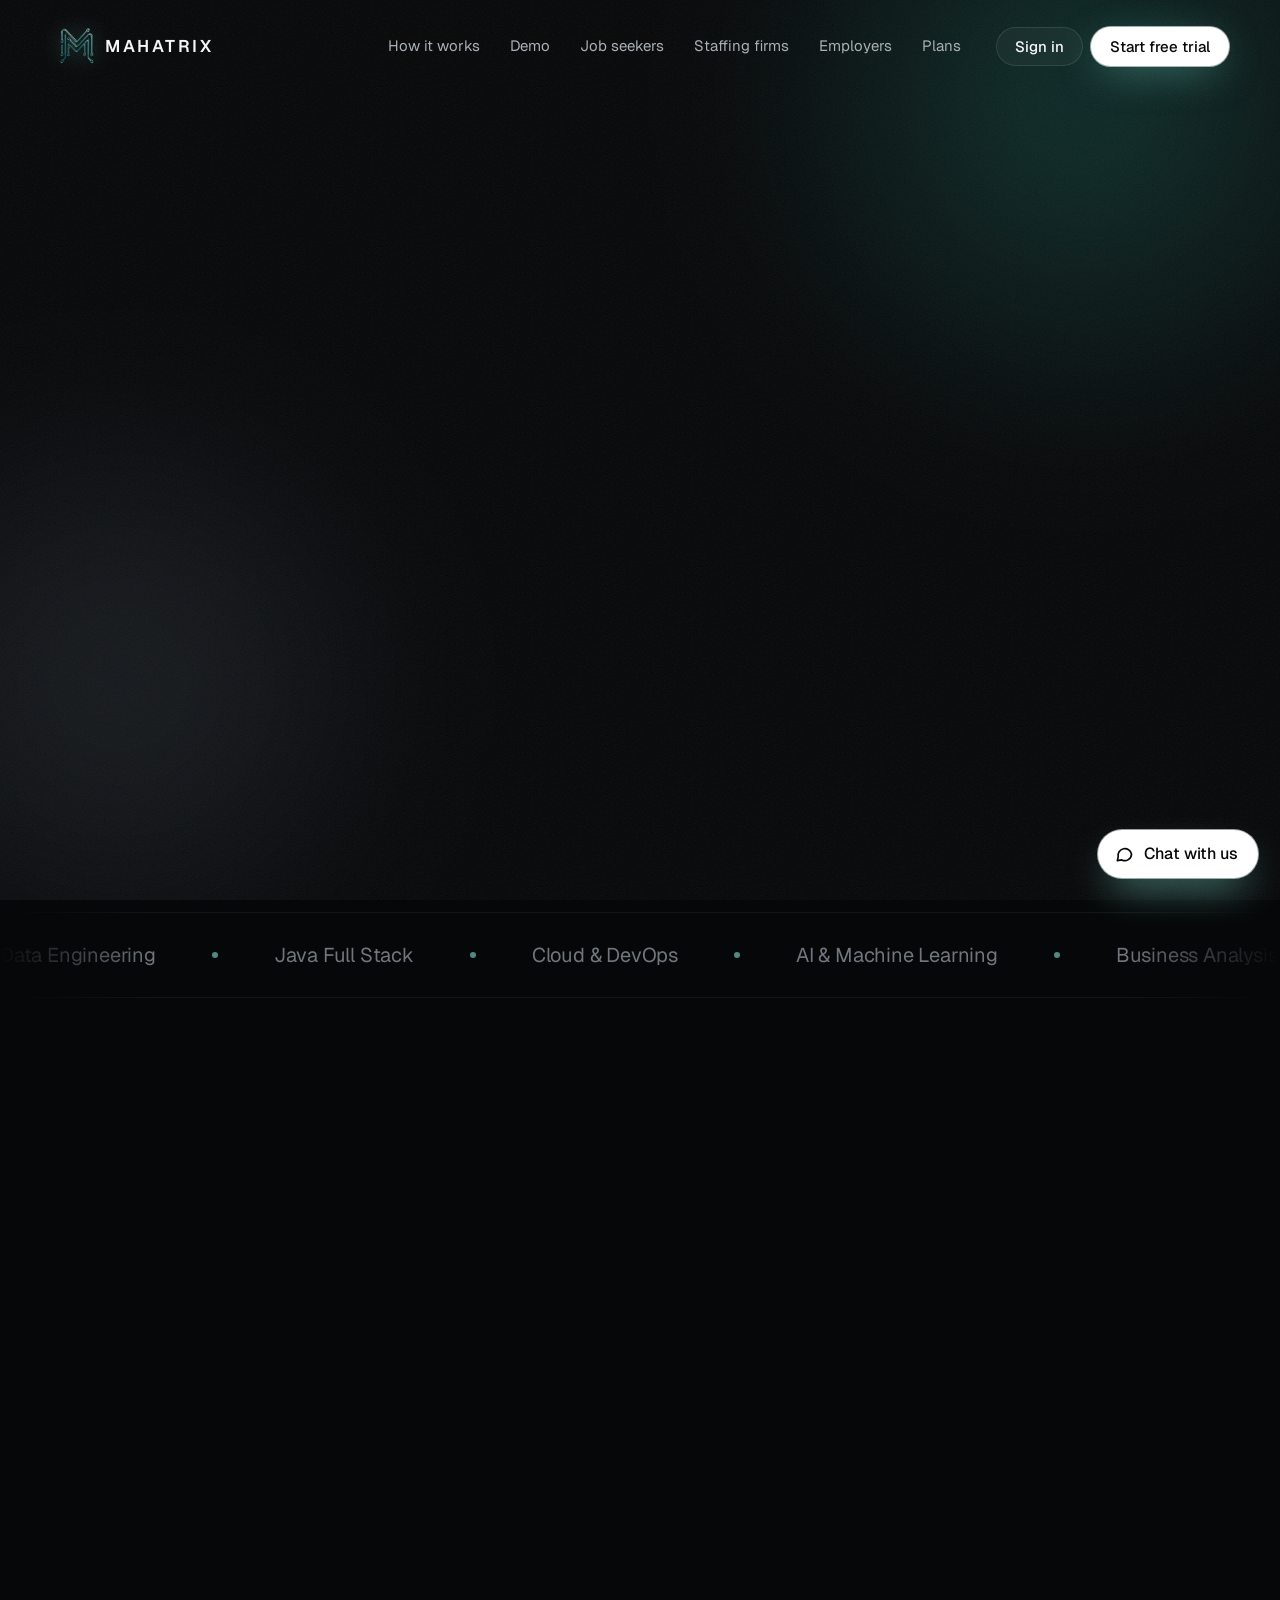
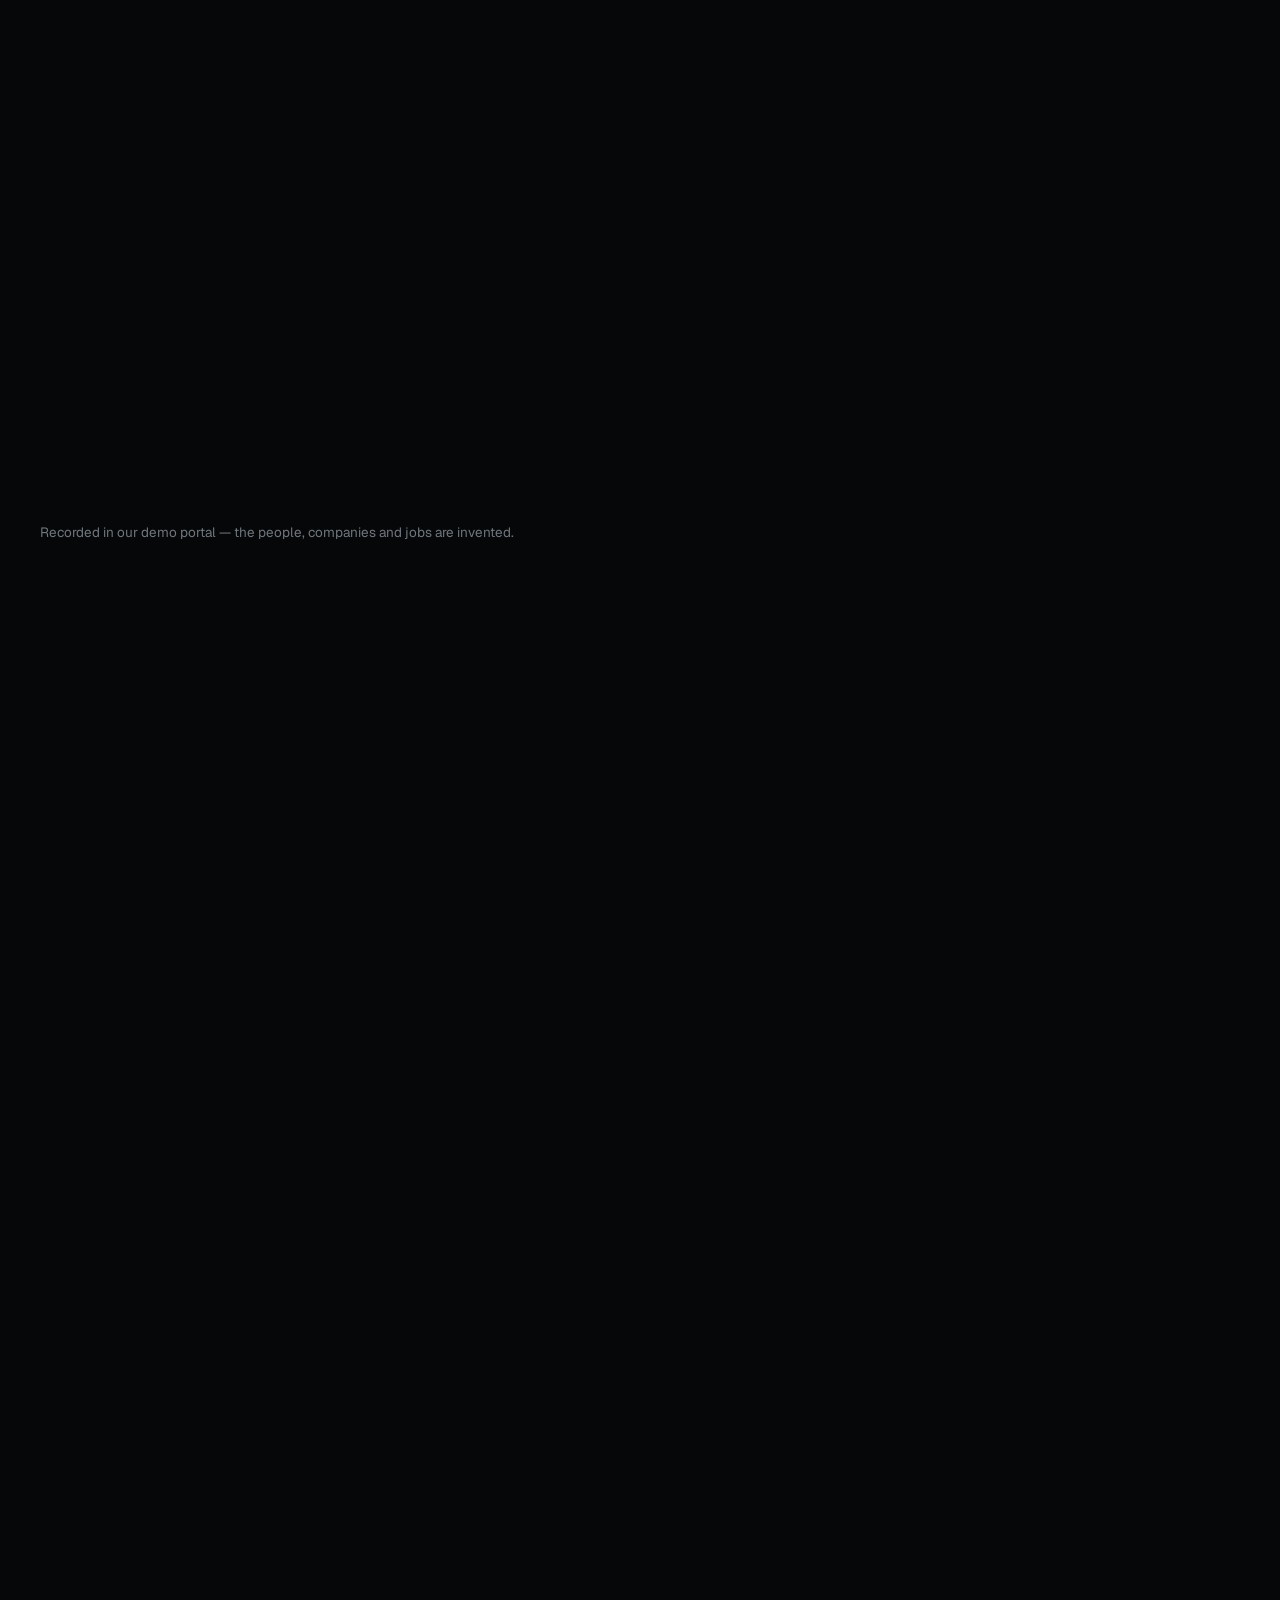
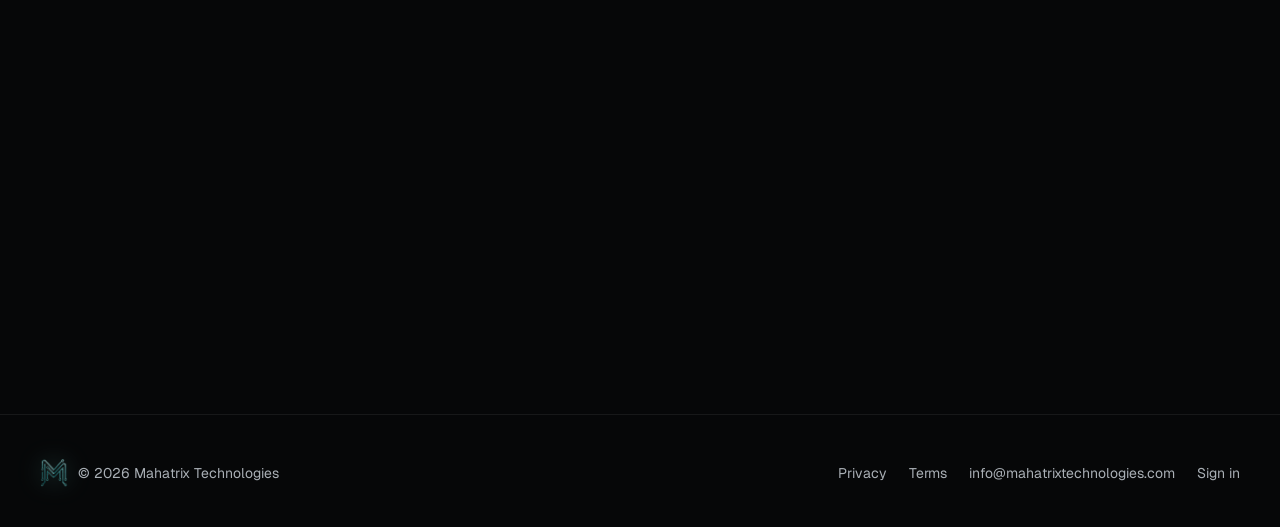
==== commit f07d443a: "Hide plan prices; add 0% salary promise and pricing FAQ Co-Authored-By: Claude Opus 5.5 <noreply@ant" ====
--- a/index.html
+++ b/index.html
@@ -54,7 +54,7 @@
       <a href="#who">Job seekers</a>
       <a href="#firms">Staffing firms</a>
       <a href="#employers">Employers</a>
-      <a href="#pricing">Pricing</a>
+      <a href="#pricing">Plans</a>
     </nav>
     <div class="head-cta">
       <a class="btn btn-ghost" href="https://portal.mahatrixtechnologies.com">Sign in</a>
@@ -219,38 +219,38 @@
 <section id="pricing" aria-labelledby="pricing-h">
   <div class="wrap">
     <div class="sec-head">
-      <h2 id="pricing-h" class="rv">Monthly plans</h2>
-      <p class="lede rv d1">Month to month — stop any time. After we set up your account, we send a secure payment link.</p>
-    </div>
+      <h2 id="pricing-h" class="rv">Plans</h2>
+      <p class="lede rv d1">Pick how many applications a day you want. Month to month — stop any time. Message us and we'll share the plan details.</p>
+    </div>
+    <div class="zero-cut glass lit rv"><b>0%</b><div><h3>We never take a cut of your salary.</h3><p>No placement fee, no percentage, nothing after you're hired — the job and the full paycheck are yours.</p></div></div>
     <div class="trial-line glass rv"><p><b>Not sure yet?</b> Start with a 5-day free trial. No card needed.</p><a class="btn btn-ghost" href="#" data-signup="trial">Start free trial</a></div>
     <div class="plans">
       <article class="plan glass lit rv">
-        <h3>Starter</h3><div class="price">$100<small> / month</small></div><p class="apps">30 applications a day</p>
+        <h3>Starter</h3><p class="apps">30 applications a day</p>
         <ul><li>Full-time and contract jobs</li><li>Jobs near you first</li><li>Daily applications report</li><li>Your own account login</li></ul>
         <button class="btn btn-ghost" data-signup="starter">Choose Starter</button>
       </article>
       <article class="plan glass lit rv d1">
-        <h3>Growth</h3><div class="price">$150<small> / month</small></div><p class="apps">50 applications a day</p>
+        <h3>Growth</h3><p class="apps">50 applications a day</p>
         <ul><li>Everything in Starter</li><li>Tailored resumes (limited)</li><li>Skill-gap report</li></ul>
         <button class="btn btn-ghost" data-signup="growth">Choose Growth</button>
       </article>
       <article class="plan glass lit pick rv d2">
         <span class="tag">Recommended</span>
-        <h3>Pro</h3><div class="price">$200<small> / month</small></div><p class="apps">70 applications a day</p>
+        <h3>Pro</h3><p class="apps">70 applications a day</p>
         <ul><li>Everything in Growth</li><li>Up to 10 tailored resumes</li><li>Assessment &amp; RTR follow-up</li><li>Vendor call prep</li></ul>
         <button class="btn btn-primary" data-signup="pro">Choose Pro</button>
       </article>
       <article class="plan glass lit rv d3">
-        <h3>Elite</h3><div class="price">$250<small> / month</small></div><p class="apps">Unlimited applications</p>
+        <h3>Elite</h3><p class="apps">Unlimited applications</p>
         <ul><li>Everything in Pro</li><li>Unlimited tailored resumes</li><li>Interview training</li></ul>
         <button class="btn btn-ghost" data-signup="elite">Choose Elite</button>
       </article>
     </div>
     <div class="firm-plan glass rv">
-      <p><b>Staffing firms:</b> the full platform for your recruiters, priced per recruiter seat. Tell us your team size and we'll send a quote.</p>
+      <p><b>Staffing firms:</b> the full platform for your recruiters, per recruiter seat. Tell us your team size and we'll send a quote.</p>
       <a class="btn btn-ghost" href="#contact" data-chat="staffing_firm">Get a quote</a>
     </div>
-    <p class="hint" style="margin-top:14px">Prices in U.S. dollars. Taxes may apply at checkout.</p>
   </div>
 </section>
 
@@ -262,6 +262,8 @@
       <details><summary>Who actually applies — me or you?</summary><p>Your Mahatrix recruiter applies on your behalf to jobs that match your profile, and records each confirmation. You can see every application in your account and tell us any company or role to avoid.</p></details>
       <details><summary>Where do the jobs come from?</summary><p>From the employers' own career sites, at companies across the USA, plus vendor requirements sent to our recruiters. We check around the clock and add new jobs every hour.</p></details>
       <details><summary>What about my work authorization?</summary><p>Tell us your status when you sign up. Jobs that say you can't apply — for example citizenship or a clearance required, or no visa sponsorship when you need it — are filtered out.</p></details>
+      <details><summary>Do you take a percentage of my salary when I get hired?</summary><p>No — never. There is no placement fee and no percentage of your pay, before or after you're hired. You only pay for your plan while we're working on your job search.</p></details>
+      <details><summary>How much does it cost?</summary><p>It depends on the plan — how many applications a day and how much resume and interview help you want. <a href="#" data-chat="job_seeker">Message us</a> and we'll share the details, or start with the 5-day free trial.</p></details>
       <details><summary>Can I cancel?</summary><p>Yes. Plans are month to month. If you don't renew, work pauses at the end of the paid month and you can still sign in to see your past applications.</p></details>
       <details><summary>What happens to my resume and details?</summary><p>They are used only to run your job search and are never sold. See our <a href="/privacy.html">privacy policy</a>, or email us to have your data deleted.</p></details>
       <details><summary>Can my staffing firm use the platform with our own recruiters?</summary><p>Yes. Your team gets its own logins, and your candidates' data stays separate. <a href="#" data-chat="staffing_firm">Message us</a> with your team size for a walkthrough and a quote.</p></details>
--- a/assets/site.css
+++ b/assets/site.css
@@ -324,3 +324,10 @@
   .intro{display:none}
 }
 .intro-mark svg{animation:svgout .5s 1.5s var(--ease) forwards}@keyframes svgout{to{opacity:0}}
+
+/* plans without prices: the 0% promise */
+.zero-cut{display:flex;align-items:center;gap:22px;padding:22px 26px;border-radius:22px;margin:0 0 16px}
+.zero-cut>b{font-weight:700;font-size:58px;line-height:1;letter-spacing:-.05em;background:linear-gradient(135deg,#2aa797,#7fe3d6);-webkit-background-clip:text;background-clip:text;color:transparent;flex-shrink:0}
+.zero-cut h3{margin:0 0 4px;font-size:20px}.zero-cut p{margin:0;color:var(--ink-2);font-size:15px;line-height:1.5}
+.plan .apps{margin-top:14px;font-size:18px;font-weight:600}
+@media (max-width:640px){.zero-cut{flex-direction:column;align-items:flex-start;gap:8px}.zero-cut>b{font-size:46px}}
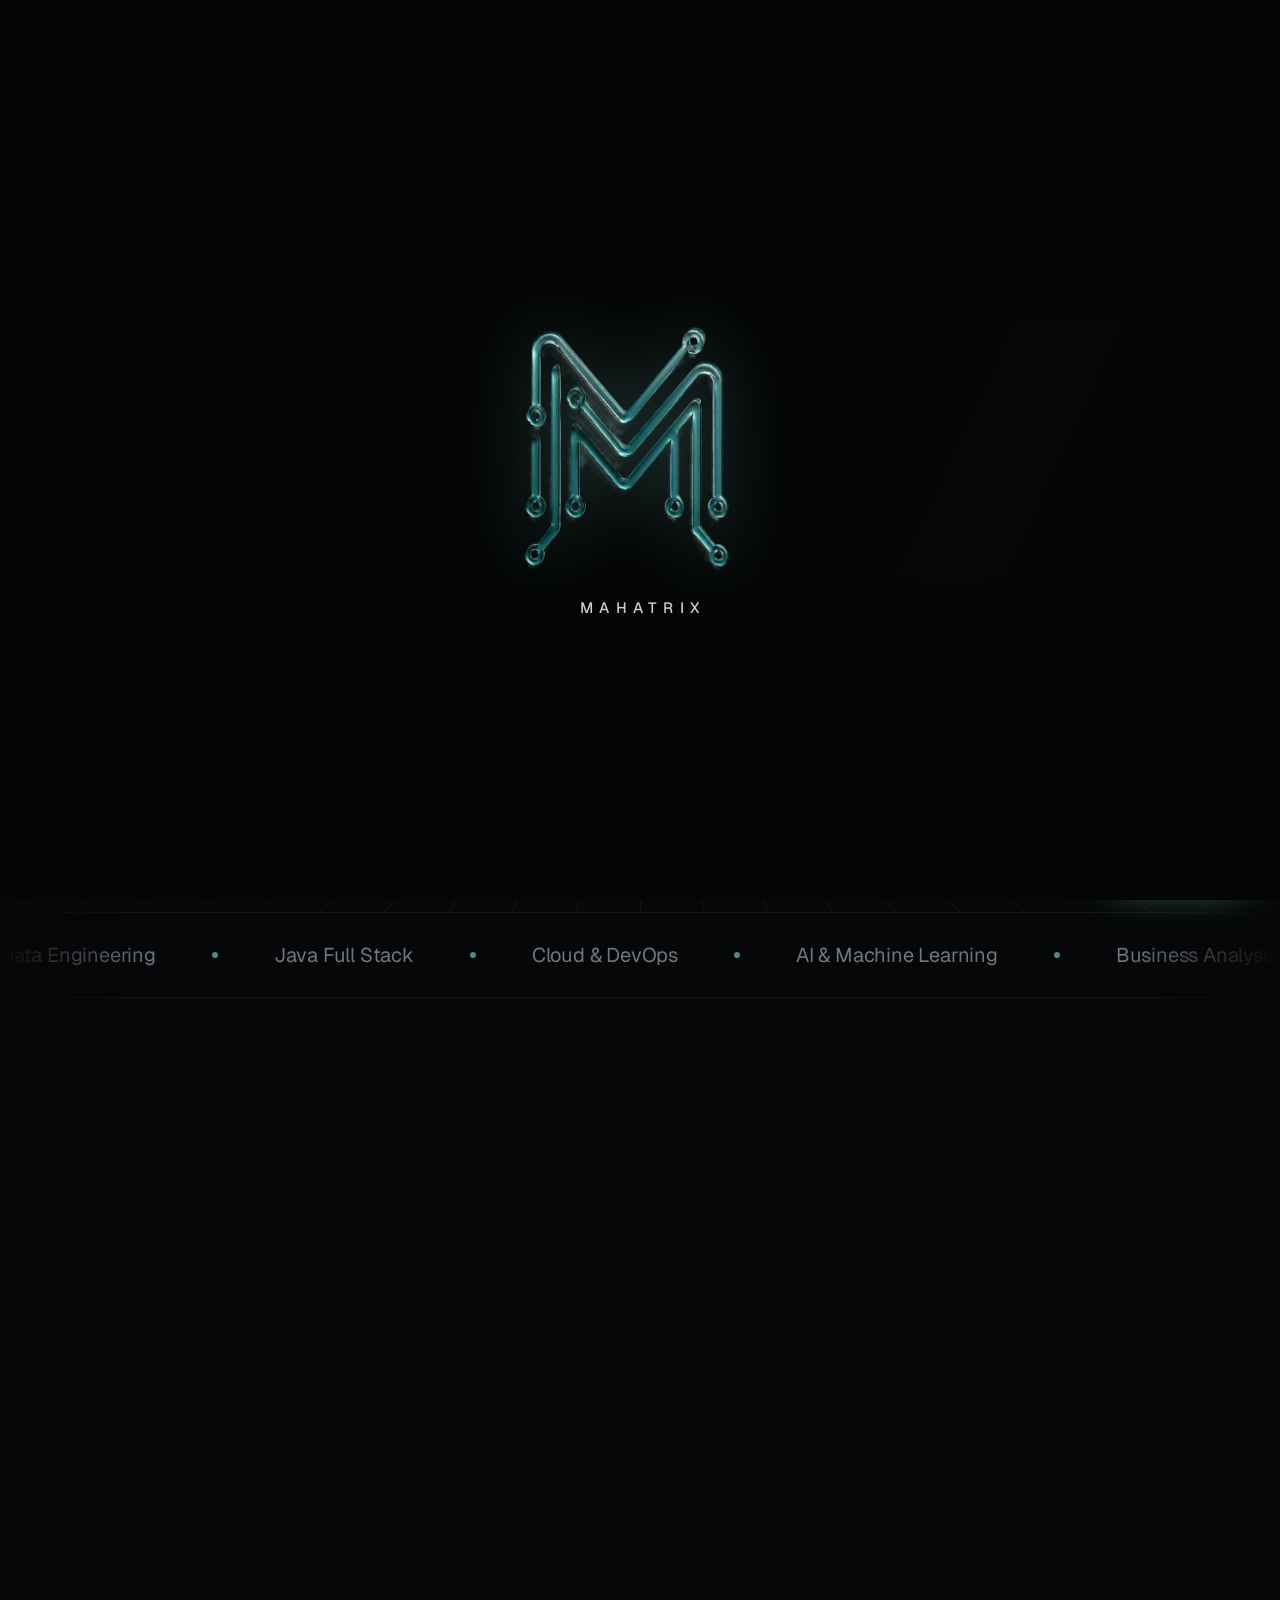
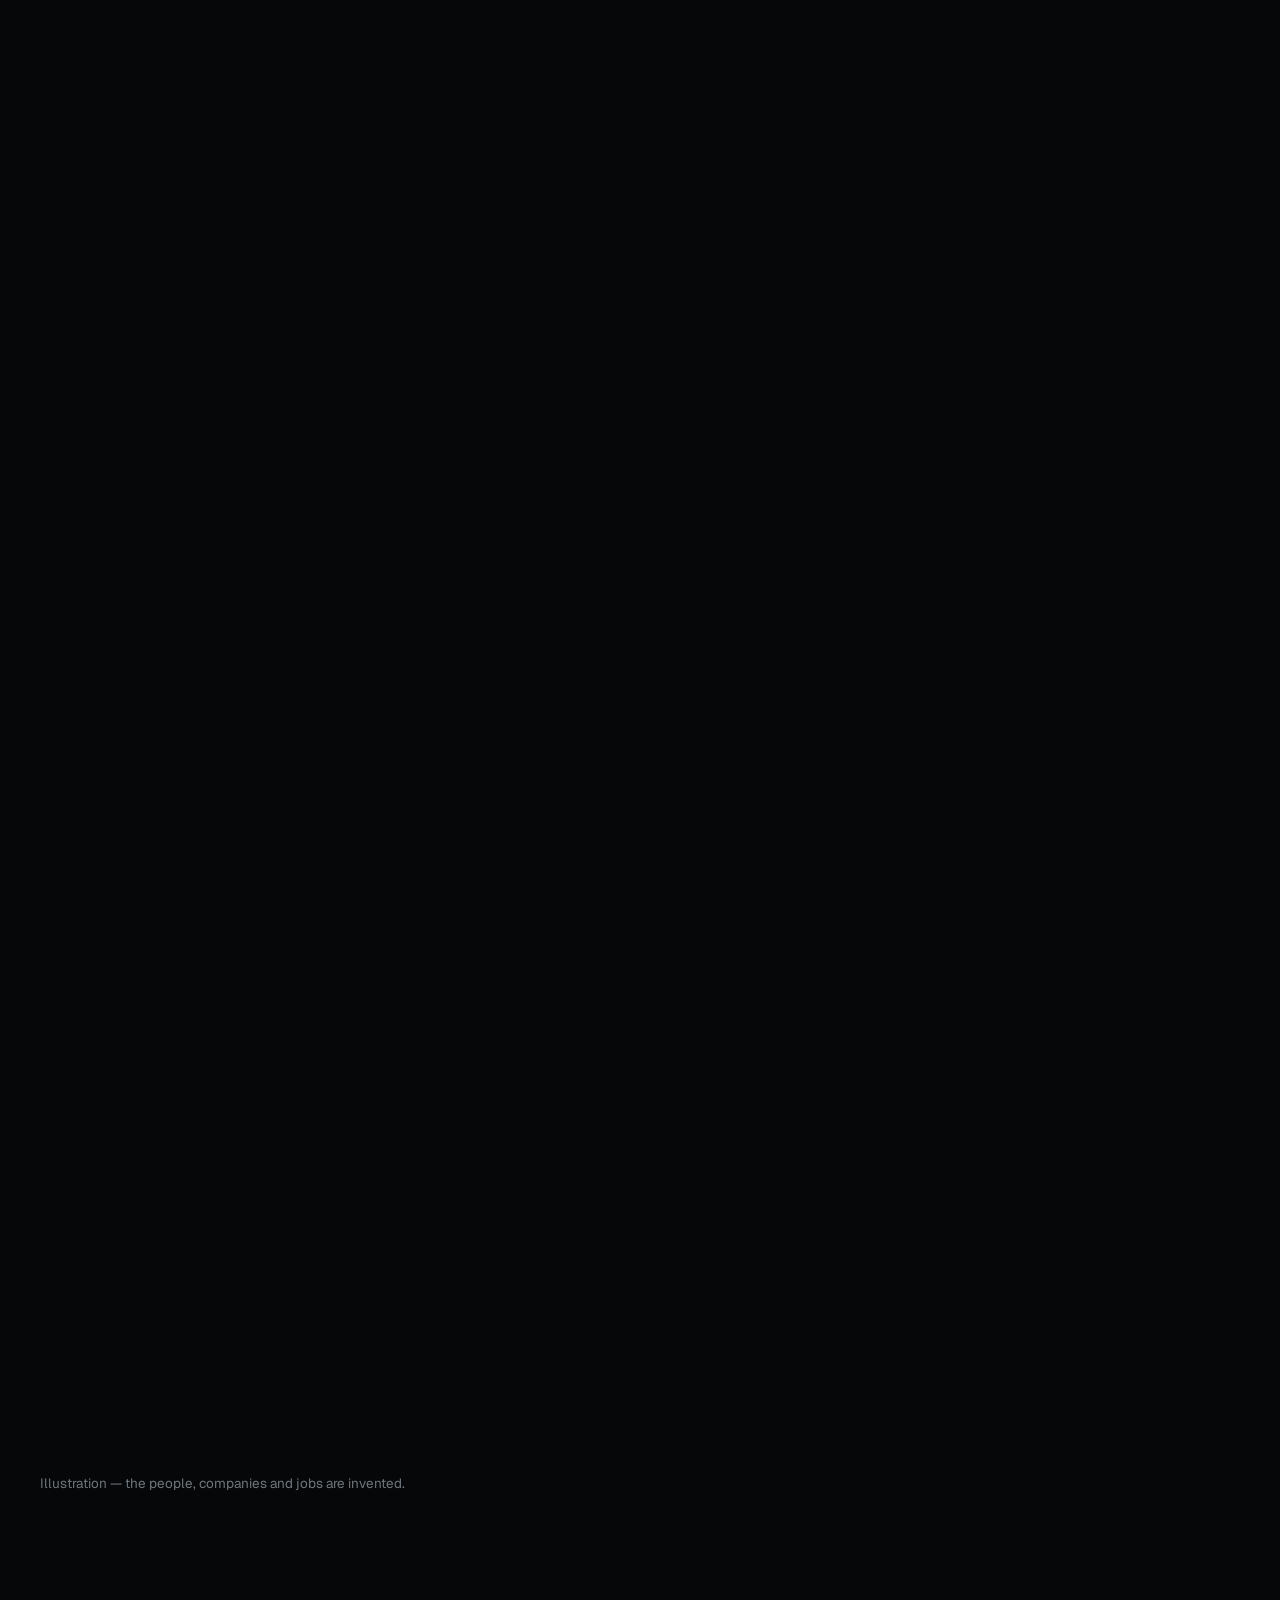
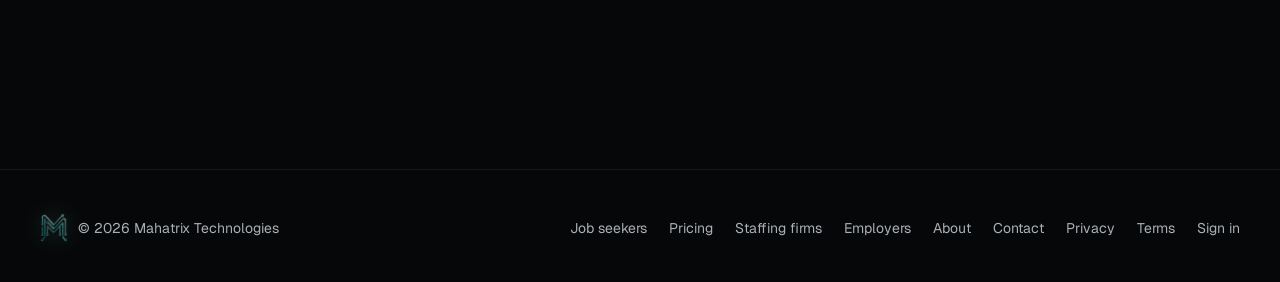
==== commit ae5b4e48: "Website v4 preview: Launch / Accelerate / Autopilot (price only on Launch), match-engine terminal, s" ====
--- a/index.html
+++ b/index.html
@@ -3,14 +3,14 @@
 <head>
 <meta charset="utf-8">
 <meta name="viewport" content="width=device-width, initial-scale=1">
-<title>Mahatrix Technologies — Fresh IT jobs, applied for you</title>
-<meta name="description" content="Mahatrix finds new IT jobs at companies across the USA every hour, matches them to your resume, and our recruiters apply for you. Staffing and talent placement for employers, too.">
+<title>Mahatrix Technologies — Fresh IT jobs, matched to your resume</title>
+<meta name="description" content="New IT jobs across the USA every hour, matched to your resume, with tailored resumes. Plans from $30 a month, or a dedicated recruiter applies for you. 5-day free trial.">
 <meta name="theme-color" content="#060708">
 <link rel="icon" href="/assets/favicon.png" type="image/png">
 <link rel="apple-touch-icon" href="/assets/apple-touch-icon.png">
 <meta property="og:type" content="website">
-<meta property="og:title" content="Mahatrix Technologies — Fresh IT jobs, applied for you">
-<meta property="og:description" content="New IT jobs from companies across the USA, matched to your resume and applied to by our recruiters.">
+<meta property="og:title" content="Mahatrix Technologies — Fresh IT jobs, matched to your resume">
+<meta property="og:description" content="New IT jobs across the USA every hour, matched to your resume, with tailored resumes. Plans from $30 a month, or a dedicated recruiter applies for you. 5-day free trial.">
 <meta property="og:image" content="https://mahatrixtechnologies.com/assets/demo-poster.jpg">
 <meta property="og:url" content="https://mahatrixtechnologies.com/">
 <link rel="canonical" href="https://mahatrixtechnologies.com/">
@@ -18,7 +18,6 @@
 <link rel="preconnect" href="https://fonts.gstatic.com" crossorigin>
 <link href="https://fonts.googleapis.com/css2?family=Geist:wght@400;500;600&family=Geist+Mono:wght@500&display=swap" rel="stylesheet">
 <link rel="stylesheet" href="/assets/site.css">
-<link rel="preload" as="image" href="/assets/logo-lg.png">
 <script type="application/ld+json">{"@context":"https://schema.org","@type":"Organization","name":"Mahatrix Technologies","url":"https://mahatrixtechnologies.com","logo":"https://mahatrixtechnologies.com/assets/logo.png","email":"info@mahatrixtechnologies.com"}</script>
 </head>
 <body>
@@ -49,16 +48,16 @@
   <div class="wrap bar">
     <a class="brand" href="/" aria-label="Mahatrix Technologies home"><img src="/assets/logo.png" alt="" width="36" height="36"><b>MAHATRIX</b></a>
     <nav class="nav" aria-label="Main">
-      <a href="#how">How it works</a>
-      <a href="#demo">Demo</a>
-      <a href="#who">Job seekers</a>
-      <a href="#firms">Staffing firms</a>
-      <a href="#employers">Employers</a>
-      <a href="#pricing">Plans</a>
+      <a href="/job-seekers.html">Job seekers</a>
+      <a href="/pricing.html">Pricing</a>
+      <a href="/staffing-firms.html">Staffing firms</a>
+      <a href="/employers.html">Employers</a>
+      <a href="/about.html">About</a>
+      <a href="/contact.html">Contact</a>
     </nav>
     <div class="head-cta">
       <a class="btn btn-ghost" href="https://portal.mahatrixtechnologies.com">Sign in</a>
-      <a class="btn btn-primary" href="#pricing" data-signup="trial">Start free trial</a>
+      <a class="btn btn-primary" href="/pricing.html" data-signup="trial">Start free trial</a>
     </div>
     <button class="menu-btn" aria-label="Open menu" aria-expanded="false"><svg viewBox="0 0 24 24" width="20" height="20" fill="none" stroke="currentColor" stroke-width="2" stroke-linecap="round"><path d="M4 8h16M4 16h16"/></svg></button>
   </div>
@@ -69,17 +68,17 @@
 <section class="hero" aria-labelledby="hero-h">
   <div class="wrap">
     <div>
-      <div class="pill-note glass rv"><b>New</b>Jobs matched near you first</div>
-      <h1 id="hero-h" class="grad rv d1">Fresh IT jobs. Applied for you, every day.</h1>
-      <p class="lede rv d2">Mahatrix watches company career sites across the USA around the clock, matches every new role to your resume, and our recruiters apply for you. Every application shows up in your own account.</p>
+      <div class="pill-note glass rv"><b>New</b>Plans from $30 a month · 5-day free trial</div>
+      <h1 id="hero-h" class="grad rv d1">Fresh IT jobs, matched to your resume.</h1>
+      <p class="lede rv d2">Mahatrix finds new IT jobs across the USA every hour and matches each one to your resume. Apply in minutes with a resume tailored to the job — or let a dedicated recruiter apply for you.</p>
       <div class="hero-ctas rv d3">
-        <a class="btn btn-primary" href="#pricing" data-signup="trial">Start 5-day free trial</a>
-        <a class="btn btn-ghost" href="#demo"><svg viewBox="0 0 24 24" fill="currentColor"><path d="M8 5.5v13l11-6.5z"/></svg>Watch 15-second demo</a>
+        <a class="btn btn-primary" href="/pricing.html" data-signup="trial">Start 5-day free trial</a>
+        <a class="btn btn-ghost" href="#demo"><svg viewBox="0 0 24 24" fill="currentColor"><path d="M8 5.5v13l11-6.5z"/></svg>Watch 30-second demo</a>
       </div>
       <div class="facts rv d4">
         <div><b>Across the USA</b><span>companies hiring now</span></div>
         <div><b>Every hour</b><span>new jobs found</span></div>
-        <div><b>Every day</b><span>applications in your account</span></div>
+        <div><b>0%</b><span>of your salary, ever</span></div>
       </div>
     </div>
 
@@ -100,25 +99,53 @@
   <span>Data Engineering</span><span>Java Full Stack</span><span>Cloud &amp; DevOps</span><span>AI &amp; Machine Learning</span><span>Business Analysis</span><span>QA Automation</span><span>.NET Development</span><span>Salesforce</span><span>Cybersecurity</span><span>Power BI &amp; Analytics</span><span>Project Management</span>
 </div></div>
 
+<section id="engine" aria-labelledby="engine-h">
+  <div class="wrap">
+    <div class="sec-head">
+      <h2 id="engine-h" class="rv">The engine behind your search</h2>
+      <p class="lede rv d1">Every hour it finds new jobs, scores them against your resume, removes the ones you can't apply to, and tailors your resume for the best matches.</p>
+    </div>
+    <div class="engine">
+      <div class="term glass rv" aria-label="Illustration of the matching engine at work">
+        <div class="term-bar"><i></i><i></i><i></i><span>mahatrix — match engine</span></div>
+        <pre class="term-body" aria-hidden="true"></pre>
+        <noscript><pre class="term-body">$ scan --role "Data Engineer"
+✓ new jobs found across the USA</pre></noscript>
+      </div>
+      <div class="flow glass rv d1" aria-label="From a new job to an interview">
+        <ol class="flow-steps">
+          <li><b>New job found</b><span>Checked every hour</span></li>
+          <li><b>Scored against your resume</b><span>Best matches first</span></li>
+          <li><b>Resume tailored</b><span>From your real experience</span></li>
+          <li><b>Applied</b><span>Saved in your account</span></li>
+          <li><b>Assessment &amp; screening</b><span>Replies caught and tracked</span></li>
+          <li><b>Interview</b><span>Prep sheet ready</span></li>
+        </ol>
+      </div>
+    </div>
+  </div>
+</section>
+
 <section id="demo" aria-labelledby="demo-h">
   <div class="wrap">
     <div class="sec-head">
-      <h2 id="demo-h" class="rv">From new job to assessment invite, in 15 seconds.</h2>
-      <p class="lede rv d1">This is the real portal our recruiters use every day.</p>
+      <h2 id="demo-h" class="rv">From new job to interview, in 30 seconds.</h2>
+      <p class="lede rv d1">Matched jobs, a tailored resume, then the assessment, screening and interview — every step in your account.</p>
     </div>
     <div class="video-frame glass rv d2">
       <video id="demoVideo" controls muted loop playsinline preload="metadata" poster="/assets/demo-poster.jpg">
-        <source src="/assets/mahatrix-demo.mp4" type="video/mp4">
-        Your browser can't play this video. <a href="/assets/mahatrix-demo.mp4">Download it</a>.
+        <source src="/assets/mahatrix-demo-30s.mp4" type="video/mp4">
+        Your browser can't play this video. <a href="/assets/mahatrix-demo-30s.mp4">Download it</a>.
       </video>
     </div>
     <div class="video-steps rv d3">
       <div><b>Jobs found</b>New matches, best first</div>
       <div><b>Resume tailored</b>Built from your real experience</div>
-      <div><b>Applied</b>Saved in your account</div>
-      <div><b>Assessment</b>Invite tracked and followed up</div>
-    </div>
-    <p class="video-cap">Recorded in our demo portal — the people, companies and jobs are invented.</p>
+      <div><b>Assessment</b>Invites caught and tracked</div>
+      <div><b>Screening</b>Calls booked, prep sheet ready</div>
+      <div><b>Interview</b>Every step in one place</div>
+    </div>
+    <p class="video-cap">Illustration — the people, companies and jobs are invented.</p>
   </div>
 </section>
 
@@ -126,78 +153,52 @@
   <div class="wrap">
     <div class="sec-head">
       <h2 id="how-h" class="rv">How it works</h2>
-      <p class="lede rv d1">The same four steps, every working day, for every candidate.</p>
+      <p class="lede rv d1">Four steps, every working day.</p>
     </div>
     <ol class="steps">
-      <li class="step glass lit rv"><span class="n"></span><h3>Your profile</h3><p>Send your resume, the roles you want, job types (W2, C2C, full-time) and where you live. We set up your account.</p></li>
-      <li class="step glass lit rv d1"><span class="n"></span><h3>Jobs matched</h3><p>New jobs arrive every hour and are scored against your resume. Jobs near you come first.</p></li>
-      <li class="step glass lit rv d2"><span class="n"></span><h3>We apply for you</h3><p>Your recruiter applies to the strongest matches and records each confirmation. Weak matches are skipped.</p></li>
-      <li class="step glass lit rv d3"><span class="n"></span><h3>Calls and next steps</h3><p>See every application and reply. Screens and interviews come with a prep sheet; replies get follow-ups.</p></li>
+      <li class="step glass lit rv"><span class="n"></span><h3>Your profile</h3><p>Create your account, upload your resume and pick the roles you want and where you live.</p></li>
+      <li class="step glass lit rv d1"><span class="n"></span><h3>Jobs matched</h3><p>New jobs arrive every hour and are scored against your resume. The freshest, strongest matches come first.</p></li>
+      <li class="step glass lit rv d2"><span class="n"></span><h3>Apply with a tailored resume</h3><p>Apply yourself with a resume tailored to each job from your real experience — or let your Autopilot recruiter apply for you.</p></li>
+      <li class="step glass lit rv d3"><span class="n"></span><h3>Calls and next steps</h3><p>Track every application and reply. Screens and interviews come with a prep sheet.</p></li>
     </ol>
   </div>
 </section>
 
-<section id="who" aria-labelledby="who-h">
-  <div class="wrap">
-    <div class="split">
-      <article class="aud glass lit rv">
-        <h3 id="who-h">For job seekers</h3>
-        <p class="muted">For IT professionals in the U.S. — H-1B, OPT, green card or citizen — who want more of the right applications without spending every evening on them.</p>
-        <ul>
-          <li><b>A recruiter applies for you</b> to jobs that match your resume, every working day.</li>
-          <li><b>Every application in your account</b> — open each one to see what was sent.</li>
-          <li><b>Resume tailored to the job</b> from the experience you already have.</li>
-          <li><b>Skill-gap report</b> — the skills employers keep asking for.</li>
-          <li><b>Interview prep</b> as soon as a screen is booked.</li>
-        </ul>
-        <a class="btn btn-primary" href="#pricing" data-signup="trial">Start free trial</a>
+
+<section aria-labelledby="aud-h">
+  <div class="wrap">
+    <div class="sec-head"><h2 id="aud-h" class="rv">Built for three kinds of people</h2></div>
+    <div class="svc">
+      <article class="glass lit rv"><h3>Job seekers</h3><p>IT professionals in the U.S. — H-1B, OPT, green card or citizen — who want fresh, well-matched applications without spending every evening on them.</p><p><a href="/job-seekers.html">How it works for you →</a></p></article>
+      <article class="glass lit rv d1"><h3>Staffing firms</h3><p>Fresh matches for every bench candidate, a daily team dashboard and vendor requirements matched to your bench — under your own logins.</p><p><a href="/staffing-firms.html">See the platform →</a></p></article>
+      <article class="glass lit rv d2"><h3>Employers</h3><p>Direct hire, contract and contract-to-hire technology talent — screened and shortlisted for your team.</p><p><a href="/employers.html">Hire with us →</a></p></article>
+    </div>
+  </div>
+</section>
+
+<section id="pricing" aria-labelledby="pricing-h">
+  <div class="wrap">
+    <div class="sec-head">
+      <h2 id="pricing-h" class="rv">Simple monthly plans</h2>
+      <p class="lede rv d1">Month to month — stop any time. <a href="/pricing.html">Compare the plans →</a></p>
+    </div>
+    <div class="plans plans3">
+      <article class="plan glass lit tilt rv">
+        <h3>Launch</h3><p class="price"><b>$30</b><span>/ month</span></p><p class="apps">You apply — we find and prepare</p>
+        <ul><li>Fresh jobs matched to your resume, every day</li><li>2 tailored resumes a day</li><li>Full-time jobs</li></ul>
+        <button class="btn btn-ghost" data-signup="starter">Start with Launch</button>
       </article>
-      <article class="aud glass lit rv d1" id="firms">
-        <h3>For staffing firms &amp; consultancies</h3>
-        <p class="muted">Give your recruiters a sharper daily workflow — under your own logins, with your candidates' data kept separate.</p>
-        <ul>
-          <li><b>Fresh job matches for every bench candidate</b>, the best openings first.</li>
-          <li><b>A minimum-match rule</b>, so effort goes where interviews come from.</li>
-          <li><b>A daily team dashboard</b> — who applied to what, and what is pending.</li>
-          <li><b>Results by vendor, source and job age</b>, so you see what works.</li>
-          <li><b>Vendor requirement emails</b> matched to your bench automatically.</li>
-        </ul>
-        <a class="btn btn-ghost" href="#contact" data-chat="staffing_firm">Book a walkthrough</a>
+      <article class="plan glass lit tilt pick rv d1">
+        <span class="tag">Most popular</span><h3>Accelerate</h3><p class="price ask"><b>Let's talk</b><span>tailored to you</span></p><p class="apps">You apply — with more firepower</p>
+        <ul><li>Maximum fresh matches, updated hourly</li><li>5 tailored resumes a day</li><li>Full-time jobs</li></ul>
+        <div class="plan-acts"><button class="btn btn-primary" data-chat="job_seeker" data-msg="I am interested in the Accelerate plan.">Chat with us</button><a class="btn btn-ghost" href="mailto:info@mahatrixtechnologies.com?subject=Accelerate%20plan">Email us</a></div>
       </article>
-    </div>
-  </div>
-</section>
-
-<section id="employers" aria-labelledby="emp-h">
-  <div class="wrap">
-    <div class="sec-head">
-      <h2 id="emp-h" class="rv">Hiring tech talent? We staff it.</h2>
-      <p class="lede rv d1">Mahatrix is also a staffing and talent placement firm. We find, screen and shortlist technology professionals for companies across the United States — permanent, contract or contract-to-hire.</p>
-    </div>
-    <div class="svc">
-      <article class="glass lit rv"><h3>Direct hire placement</h3><p>Permanent technology talent matched to the role's requirements, your team and long-term impact.</p></article>
-      <article class="glass lit rv d1"><h3>Contract staffing</h3><p>Contract professionals who can join quickly, support critical projects and scale your delivery.</p></article>
-      <article class="glass lit rv d2"><h3>Contract-to-hire</h3><p>See how someone performs in the real work environment before making a permanent offer.</p></article>
-      <article class="glass lit rv"><h3>Executive search</h3><p>Targeted search for engineering managers, directors and VP-level technology leaders.</p></article>
-      <article class="glass lit rv d1"><h3>Sales &amp; telemarketing staffing</h3><p>SDRs, inside sales reps, telemarketing specialists and customer-facing teams.</p></article>
-      <article class="glass lit rv d2"><h3>Candidate coaching</h3><p>Resume guidance, interview preparation and offer support for the candidates we place.</p></article>
-    </div>
-    <div class="emp-row">
-      <div class="glass rv">
-        <h3>Roles we recruit for</h3>
-        <ul class="roles"><li>Software engineers</li><li>Cloud &amp; DevOps engineers</li><li>Data professionals</li><li>AI &amp; ML engineers</li><li>Cybersecurity specialists</li><li>Product &amp; design</li><li>Engineering leadership</li><li>Sales &amp; customer teams</li><li>Emerging tech talent</li></ul>
-      </div>
-      <div class="glass rv d1">
-        <h3>How a search runs</h3>
-        <ol class="mini-steps">
-          <li><b>Discover.</b> We agree the skills, team, compensation range and ideal profile.</li>
-          <li><b>Attract.</b> We reach active and passive candidates and screen them for the role.</li>
-          <li><b>Shortlist.</b> You get a short list of relevant people, not a pile of resumes.</li>
-          <li><b>Close.</b> We help with interviews, feedback, the offer and the first weeks.</li>
-        </ol>
-      </div>
-    </div>
-    <a class="btn btn-primary rv" href="#contact" data-chat="employer">Tell us who you're hiring</a>
+      <article class="plan glass lit tilt rv d2">
+        <h3>Autopilot</h3><p class="price ask"><b>Let's talk</b><span>tailored to you</span></p><p class="apps">A dedicated recruiter runs your search</p>
+        <ul><li>Your own recruiter, every working day</li><li>Full-time, W2 and C2C jobs</li><li>Vendor requirements matched to you</li></ul>
+        <div class="plan-acts"><button class="btn btn-ghost" data-chat="job_seeker" data-msg="I am interested in the Autopilot plan.">Chat with us</button><a class="btn btn-ghost" href="mailto:info@mahatrixtechnologies.com?subject=Autopilot%20plan">Email us</a></div>
+      </article>
+    </div>
   </div>
 </section>
 
@@ -216,94 +217,36 @@
   </div>
 </section>
 
-<section id="pricing" aria-labelledby="pricing-h">
-  <div class="wrap">
-    <div class="sec-head">
-      <h2 id="pricing-h" class="rv">Plans</h2>
-      <p class="lede rv d1">Pick how many applications a day you want. Month to month — stop any time. Message us and we'll share the plan details.</p>
-    </div>
-    <div class="zero-cut glass lit rv"><b>0%</b><div><h3>We never take a cut of your salary.</h3><p>No placement fee, no percentage, nothing after you're hired — the job and the full paycheck are yours.</p></div></div>
-    <div class="trial-line glass rv"><p><b>Not sure yet?</b> Start with a 5-day free trial. No card needed.</p><a class="btn btn-ghost" href="#" data-signup="trial">Start free trial</a></div>
-    <div class="plans">
-      <article class="plan glass lit rv">
-        <h3>Starter</h3><p class="apps">30 applications a day</p>
-        <ul><li>Full-time and contract jobs</li><li>Jobs near you first</li><li>Daily applications report</li><li>Your own account login</li></ul>
-        <button class="btn btn-ghost" data-signup="starter">Choose Starter</button>
-      </article>
-      <article class="plan glass lit rv d1">
-        <h3>Growth</h3><p class="apps">50 applications a day</p>
-        <ul><li>Everything in Starter</li><li>Tailored resumes (limited)</li><li>Skill-gap report</li></ul>
-        <button class="btn btn-ghost" data-signup="growth">Choose Growth</button>
-      </article>
-      <article class="plan glass lit pick rv d2">
-        <span class="tag">Recommended</span>
-        <h3>Pro</h3><p class="apps">70 applications a day</p>
-        <ul><li>Everything in Growth</li><li>Up to 10 tailored resumes</li><li>Assessment &amp; RTR follow-up</li><li>Vendor call prep</li></ul>
-        <button class="btn btn-primary" data-signup="pro">Choose Pro</button>
-      </article>
-      <article class="plan glass lit rv d3">
-        <h3>Elite</h3><p class="apps">Unlimited applications</p>
-        <ul><li>Everything in Pro</li><li>Unlimited tailored resumes</li><li>Interview training</li></ul>
-        <button class="btn btn-ghost" data-signup="elite">Choose Elite</button>
-      </article>
-    </div>
-    <div class="firm-plan glass rv">
-      <p><b>Staffing firms:</b> the full platform for your recruiters, per recruiter seat. Tell us your team size and we'll send a quote.</p>
-      <a class="btn btn-ghost" href="#contact" data-chat="staffing_firm">Get a quote</a>
-    </div>
-  </div>
-</section>
-
-<section id="faq" aria-labelledby="faq-h">
-  <div class="wrap">
-    <div class="sec-head"><h2 id="faq-h" class="rv">Questions</h2></div>
-    <div class="faq rv d1">
-      <details><summary>Do you guarantee a job or interviews?</summary><p>No. Employers decide who they call, and anyone who guarantees that is not being straight with you. What we guarantee is the work: fresh matching jobs, careful applications, and a clear report of results.</p></details>
-      <details><summary>Who actually applies — me or you?</summary><p>Your Mahatrix recruiter applies on your behalf to jobs that match your profile, and records each confirmation. You can see every application in your account and tell us any company or role to avoid.</p></details>
-      <details><summary>Where do the jobs come from?</summary><p>From the employers' own career sites, at companies across the USA, plus vendor requirements sent to our recruiters. We check around the clock and add new jobs every hour.</p></details>
-      <details><summary>What about my work authorization?</summary><p>Tell us your status when you sign up. Jobs that say you can't apply — for example citizenship or a clearance required, or no visa sponsorship when you need it — are filtered out.</p></details>
-      <details><summary>Do you take a percentage of my salary when I get hired?</summary><p>No — never. There is no placement fee and no percentage of your pay, before or after you're hired. You only pay for your plan while we're working on your job search.</p></details>
-      <details><summary>How much does it cost?</summary><p>It depends on the plan — how many applications a day and how much resume and interview help you want. <a href="#" data-chat="job_seeker">Message us</a> and we'll share the details, or start with the 5-day free trial.</p></details>
-      <details><summary>Can I cancel?</summary><p>Yes. Plans are month to month. If you don't renew, work pauses at the end of the paid month and you can still sign in to see your past applications.</p></details>
-      <details><summary>What happens to my resume and details?</summary><p>They are used only to run your job search and are never sold. See our <a href="/privacy.html">privacy policy</a>, or email us to have your data deleted.</p></details>
-      <details><summary>Can my staffing firm use the platform with our own recruiters?</summary><p>Yes. Your team gets its own logins, and your candidates' data stays separate. <a href="#" data-chat="staffing_firm">Message us</a> with your team size for a walkthrough and a quote.</p></details>
-    </div>
-  </div>
-</section>
-
-<section id="contact" aria-labelledby="contact-h" style="padding-top:0">
+<section aria-label="Ready when you are">
   <div class="wrap">
     <div class="contact glass rv">
-      <div>
-        <h2 id="contact-h">Talk to us</h2>
-        <p class="lede">Questions about plans, a role you need to fill, a walkthrough for your team, or help with your account — send us a message and we'll reply by email.</p>
-      </div>
-      <div class="actions">
-        <a class="mail" href="mailto:info@mahatrixtechnologies.com">info@mahatrixtechnologies.com</a>
-        <button class="btn btn-primary" type="button" data-chat="">Send us a message</button>
-        <span class="hint">Already a customer? <a href="https://portal.mahatrixtechnologies.com">Sign in</a></span>
-      </div>
-    </div>
-  </div>
-</section>
-
+      <div><h2>Ready when you are</h2><p class="lede">Create your free account in a minute. Upload your resume and your matched jobs appear right away.</p></div>
+      <div class="actions"><a class="btn btn-primary" href="/pricing.html" data-signup="trial">Start free trial</a><span class="hint">Already a customer? <a href="https://portal.mahatrixtechnologies.com">Sign in</a></span></div>
+    </div>
+  </div>
+</section>
 </main>
 
 <footer class="site-foot">
   <div class="wrap">
     <a class="brand" href="/"><img src="/assets/logo.png" alt="" width="28" height="28"><span>© <span id="year">2026</span> Mahatrix Technologies</span></a>
     <nav aria-label="Footer">
+      <a href="/job-seekers.html">Job seekers</a>
+      <a href="/pricing.html">Pricing</a>
+      <a href="/staffing-firms.html">Staffing firms</a>
+      <a href="/employers.html">Employers</a>
+      <a href="/about.html">About</a>
+      <a href="/contact.html">Contact</a>
       <a href="/privacy.html">Privacy</a>
       <a href="/terms.html">Terms</a>
-      <a href="mailto:info@mahatrixtechnologies.com">info@mahatrixtechnologies.com</a>
       <a href="https://portal.mahatrixtechnologies.com">Sign in</a>
     </nav>
   </div>
 </footer>
 
-<!-- free-trial / plan sign-up -->
+<!-- free trial: the account is ready at once -->
 <dialog id="signup" aria-labelledby="signupTitle">
-  <div class="dlg-head"><div><h2 id="signupTitle">Start your free trial</h2><p class="muted" style="margin:6px 0 0">We review every sign-up and email you, usually within one business day, to set up your account.</p></div><button class="x" type="button" data-close aria-label="Close">✕</button></div>
+  <div class="dlg-head"><div><h2 id="signupTitle">Start your free trial</h2><p class="muted" style="margin:6px 0 0">5 days of Launch, free. No card needed. Your account is ready as soon as you press Create account.</p></div><button class="x" type="button" data-close aria-label="Close">✕</button></div>
   <form class="form" novalidate>
     <input type="hidden" name="plan" value="trial">
     <label>First name<input name="first_name" autocomplete="given-name" required></label>
@@ -311,22 +254,18 @@
     <label>Email<input name="email" type="email" autocomplete="email" required></label>
     <label>Phone<input name="phone" type="tel" autocomplete="tel" required></label>
     <label class="full">Job role you want<input name="role" placeholder="e.g. Data Engineer, Java Developer, Business Analyst" required></label>
-    <label>Work authorization<select name="work_authorization"><option value="">Choose…</option><option>H-1B</option><option>OPT / STEM OPT</option><option>CPT</option><option>H-4 EAD</option><option>Green card</option><option>U.S. citizen</option><option>Other</option></select></label>
-    <label>Years of experience<input name="experience_years" inputmode="numeric" placeholder="e.g. 6"></label>
-    <label>City, state<input name="location" autocomplete="address-level2" placeholder="e.g. Dallas, TX"></label>
-    <label>LinkedIn (optional)<input name="linkedin" placeholder="linkedin.com/in/…"></label>
-    <fieldset class="full" style="border:0;padding:0;margin:0;display:flex;gap:18px;flex-wrap:wrap;color:var(--ink-2);font-size:14px"><legend style="margin-bottom:6px">Job types</legend>
-      <label class="check"><input type="checkbox" name="job_types" value="Full-time">Full-time</label>
-      <label class="check"><input type="checkbox" name="job_types" value="W2">W2 contract</label>
-      <label class="check"><input type="checkbox" name="job_types" value="C2C">C2C</label>
-    </fieldset>
-    <label class="full">Anything we should know? (optional)<textarea name="message" rows="3"></textarea></label>
-    <span class="trap" aria-hidden="true"><input name="company_website" tabindex="-1" autocomplete="off"></span>
+    <label>Work authorization<select name="visa"><option value="">Choose…</option><option>H-1B</option><option>OPT / STEM OPT</option><option>CPT</option><option>H-4 EAD</option><option>Green card</option><option>U.S. citizen</option><option>Other</option></select></label>
+    <label>Years of experience<input name="experience" inputmode="numeric" placeholder="e.g. 6"></label>
+    <label>Choose a 6-digit PIN<input name="pin" type="password" inputmode="numeric" maxlength="6" autocomplete="new-password" required></label>
+    <label>Type the PIN again<input name="pin2" type="password" inputmode="numeric" maxlength="6" autocomplete="new-password" required></label>
+    <label class="full">LinkedIn (optional)<input name="linkedin" placeholder="linkedin.com/in/…"></label>
+    <span class="trap" aria-hidden="true"><input name="website" tabindex="-1" autocomplete="off"></span>
     <label class="check full"><input type="checkbox" name="agree" value="1"><span>I agree to the <a href="/terms.html" target="_blank">Terms</a> and <a href="/privacy.html" target="_blank">Privacy Policy</a>, and I understand Mahatrix does not guarantee a job or interviews.</span></label>
     <div class="err full" role="alert"></div>
-    <div class="row-end full"><button class="btn btn-ghost" type="button" data-close>Cancel</button><button class="btn btn-primary" type="submit">Send</button></div>
+    <div class="row-end full"><button class="btn btn-ghost" type="button" data-close>Cancel</button><button class="btn btn-primary" type="submit">Create account</button></div>
   </form>
-  <div class="done" hidden><p><b>Thanks — we have your details.</b></p><p>We'll email you from info@mahatrixtechnologies.com — usually within one business day — to set up your account.</p><button class="btn btn-ghost" type="button" data-close>Close</button></div>
+  <div class="done" hidden><p><b>Your account is ready.</b></p><p>Sign in with your email and the PIN you just chose, then upload your resume — your matched jobs appear right away.</p>
+    <div class="row-end"><button class="btn btn-ghost" type="button" data-close>Close</button><a class="btn btn-primary" id="signupGo" href="https://portal.mahatrixtechnologies.com">Sign in now</a></div></div>
 </dialog>
 
 <!-- chat -->
--- a/assets/site.css
+++ b/assets/site.css
@@ -173,7 +173,7 @@
 /* video */
 .video-frame{padding:10px;border-radius:var(--r-xl)}
 .video-frame video{width:100%;aspect-ratio:16/9;border-radius:20px;background:#000}
-.video-steps{display:grid;grid-template-columns:repeat(4,1fr);gap:12px;margin-top:18px}
+.video-steps{display:grid;grid-template-columns:repeat(5,1fr);gap:12px;margin-top:18px}
 .video-steps div{font-size:14px;color:var(--ink-2);padding:12px 14px;border-radius:var(--r);border:1px solid rgba(255,255,255,.07);background:rgba(255,255,255,.025)}
 .video-steps b{display:block;color:var(--ink);font-weight:500;margin-bottom:2px}
 .video-cap{margin-top:14px;font-size:13.5px;color:var(--ink-3)}
@@ -331,3 +331,82 @@
 .zero-cut h3{margin:0 0 4px;font-size:20px}.zero-cut p{margin:0;color:var(--ink-2);font-size:15px;line-height:1.5}
 .plan .apps{margin-top:14px;font-size:18px;font-weight:600}
 @media (max-width:640px){.zero-cut{flex-direction:column;align-items:flex-start;gap:8px}.zero-cut>b{font-size:46px}}
+
+/* ---- v3: separate pages, prices, comparison ---- */
+.nav a[aria-current="page"]{color:var(--ink);text-decoration:underline;text-decoration-color:var(--glint);text-underline-offset:6px}
+.hero.sub{padding-top:clamp(120px,16vw,170px);padding-bottom:20px}
+.hero.sub .wrap{display:block;max-width:980px}
+.hero.sub h1{font-size:clamp(36px,5.4vw,60px)}
+.plans.plans3{grid-template-columns:repeat(3,1fr)}
+.plan .price{margin:12px 0 2px;display:flex;align-items:baseline;gap:6px}
+.plan .price b{font-size:40px;font-weight:600;letter-spacing:-.03em;color:var(--ink)}
+.plan .price span{color:var(--ink-2);font-size:14px}
+.plan{position:relative}
+.cmp{margin-top:18px;padding:8px 18px;border-radius:var(--r-xl);overflow-x:auto}
+.cmp table{width:100%;border-collapse:collapse;font-size:15px;min-width:560px}
+.cmp th,.cmp td{text-align:left;padding:13px 10px;border-bottom:1px solid rgba(255,255,255,.07)}
+.cmp thead th{color:var(--ink);font-weight:600}
+.cmp tbody th{color:var(--ink-2);font-weight:500}
+.cmp td{color:var(--ink)}
+.cmp tr:last-child th,.cmp tr:last-child td{border-bottom:0}
+.svc article p a{color:var(--glint);text-decoration:none}
+@media (max-width:900px){.plans.plans3{grid-template-columns:1fr}}
+[hidden]{display:none!important}
+
+/* ===== v4 tech layer: signal mesh, decode headline, match engine, flow, tilt, beam ===== */
+.hero{position:relative;isolation:isolate;overflow-x:clip}
+.mesh{position:absolute;inset:0;width:100%;height:100%;z-index:-1;pointer-events:none;opacity:.9;
+  -webkit-mask:radial-gradient(120% 90% at 70% 30%,#000 30%,transparent 85%);mask:radial-gradient(120% 90% at 70% 30%,#000 30%,transparent 85%)}
+.hero::after{content:"";position:absolute;left:-10%;right:-10%;bottom:0;height:46%;z-index:-2;pointer-events:none;opacity:.5;
+  background-image:linear-gradient(rgba(127,227,214,.12) 1px,transparent 1px),linear-gradient(90deg,rgba(127,227,214,.12) 1px,transparent 1px);background-size:64px 64px;
+  transform:perspective(600px) rotateX(62deg);transform-origin:50% 100%;-webkit-mask:linear-gradient(transparent,#000 70%);mask:linear-gradient(transparent,#000 70%);animation:gridrun 14s linear infinite}
+@keyframes gridrun{to{background-position:0 640px}}
+.hero.sub::after{height:70%;opacity:.35}
+.dec{font-variant-ligatures:none}
+.dec .g{color:var(--glint);-webkit-text-fill-color:var(--glint);opacity:.85}
+
+/* match engine */
+.engine{display:grid;grid-template-columns:minmax(0,1.45fr) minmax(0,1fr);gap:20px;align-items:stretch}
+.term{border-radius:var(--r-xl);overflow:hidden;padding:0;min-height:430px;display:flex;flex-direction:column}
+.term-bar{display:flex;align-items:center;gap:8px;padding:14px 18px;border-bottom:1px solid rgba(255,255,255,.07);font:500 13px var(--mono);color:var(--ink-3)}
+.term-bar i{width:11px;height:11px;border-radius:50%;background:rgba(255,255,255,.12)}
+.term-bar i:first-child{background:rgba(127,227,214,.55)}
+.term-bar span{margin-left:10px}
+.term-body{flex:1;margin:0;padding:22px 22px 26px;font:500 14.5px/1.85 var(--mono);color:var(--ink-2);white-space:pre-wrap;word-break:break-word;
+  background:linear-gradient(180deg,transparent,rgba(127,227,214,.03)),repeating-linear-gradient(0deg,rgba(255,255,255,.018) 0 1px,transparent 1px 3px)}
+.term-body .p{color:var(--glint)}.term-body .ok{color:#a7f0e6}.term-body .dim{color:var(--ink-3)}.term-body .hi{color:var(--ink);font-weight:600}
+.term-body .bar{display:inline-block;height:9px;width:var(--w,0);max-width:180px;border-radius:5px;vertical-align:0;background:linear-gradient(90deg,var(--glint-deep),var(--glint));box-shadow:0 0 12px rgba(127,227,214,.6);transition:width 1.1s var(--ease)}
+.cur{display:inline-block;width:9px;height:1.1em;vertical-align:-3px;background:var(--glint);box-shadow:0 0 10px var(--glint);animation:blink 1s steps(1) infinite}
+@keyframes blink{50%{opacity:0}}
+.flow{position:relative;border-radius:var(--r-xl);padding:26px 24px}
+.flow-svg{position:absolute;left:24px;top:26px;width:80px;height:calc(100% - 52px);overflow:visible}
+.flow-svg path{fill:none;stroke:url(#fg);stroke-width:2;vector-effect:non-scaling-stroke}
+.flow-steps{list-style:none;margin:0;padding:0 0 0 54px;display:grid;gap:18px;position:relative}
+.flow-steps li{position:relative;padding:2px 0}
+.flow-steps li::before{content:"";position:absolute;left:-41px;top:7px;width:12px;height:12px;border-radius:50%;border:1.5px solid rgba(127,227,214,.5);background:var(--bg);transition:all .4s var(--ease)}
+.flow-steps li.on::before{background:var(--glint);border-color:var(--glint);box-shadow:0 0 0 6px rgba(127,227,214,.14),0 0 18px var(--glint)}
+.flow-steps b{display:block;font-weight:500;font-size:16.5px;letter-spacing:-.01em;transition:color .4s}
+.flow-steps span{font-size:14px;color:var(--ink-3)}
+.flow-steps li:not(.on) b{color:var(--ink-2)}
+.flow-steps::before{content:"";position:absolute;left:18px;top:10px;bottom:12px;width:2px;background:linear-gradient(180deg,rgba(127,227,214,.1),rgba(127,227,214,.5),rgba(127,227,214,.1))}
+.flow .spark{position:absolute;left:8px;width:22px;height:22px;margin-top:-4px;border-radius:50%;pointer-events:none;
+  background:radial-gradient(circle,#fff 0 2px,rgba(127,227,214,.9) 3px,rgba(127,227,214,0) 11px)}
+@media (max-width:900px){.engine{grid-template-columns:1fr}.term{min-height:380px}}
+@media (max-width:560px){.term-body{font-size:12.5px;padding:16px}}
+
+/* plans: price by conversation, 3D tilt, light beam around the featured plan */
+.price.ask b{font-size:34px;letter-spacing:-.04em}
+.price span{font-size:15px;font-weight:400;letter-spacing:0;color:var(--ink-3);margin-left:6px}
+.plan-acts{display:flex;gap:10px;flex-wrap:wrap;margin-top:auto}
+.plan-acts .btn{flex:1;justify-content:center}
+.tilt{transition:transform .45s var(--ease);transform-style:preserve-3d;will-change:transform}
+.plan.pick{overflow:visible}
+.plan.pick .beam{position:absolute;inset:-1px;border-radius:inherit;padding:1.5px;pointer-events:none;
+  background:conic-gradient(from var(--a,0deg),transparent 0 70%,rgba(127,227,214,.9) 80%,#fff 83%,rgba(127,227,214,.9) 86%,transparent 96%);
+  -webkit-mask:linear-gradient(#000 0 0) content-box,linear-gradient(#000 0 0);-webkit-mask-composite:xor;mask:linear-gradient(#000 0 0) content-box exclude,linear-gradient(#000 0 0);animation:beam 5s linear infinite}
+@property --a{syntax:'<angle>';inherits:false;initial-value:0deg}
+@keyframes beam{to{--a:360deg}}
+.btn-primary{position:relative;overflow:hidden}
+.btn-primary::after{content:"";position:absolute;inset:0;background:linear-gradient(110deg,transparent 30%,rgba(127,227,214,.55) 50%,transparent 70%);transform:translateX(-120%);transition:transform .8s var(--ease)}
+.btn-primary:hover::after{transform:translateX(120%)}
+@media (prefers-reduced-motion:reduce){.hero::after,.plan.pick .beam,.cur{animation:none}.tilt{transition:none}}
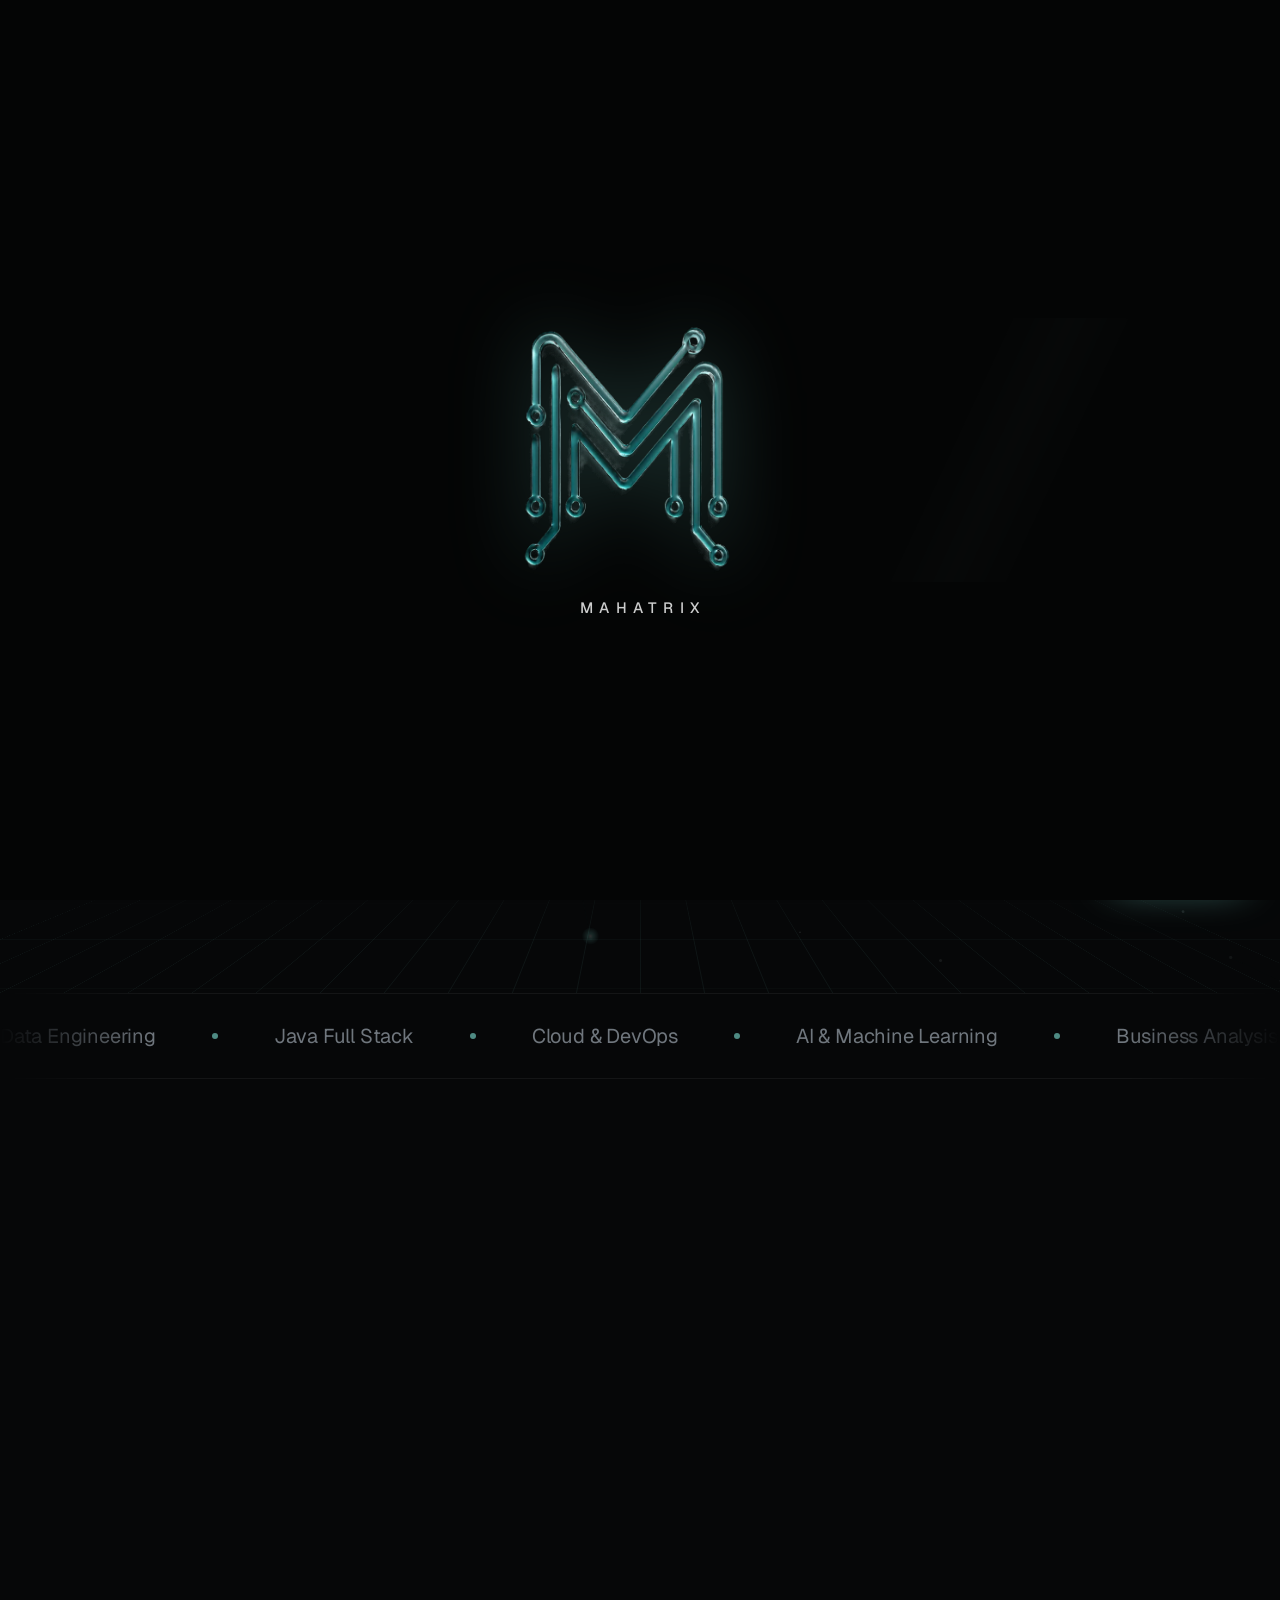
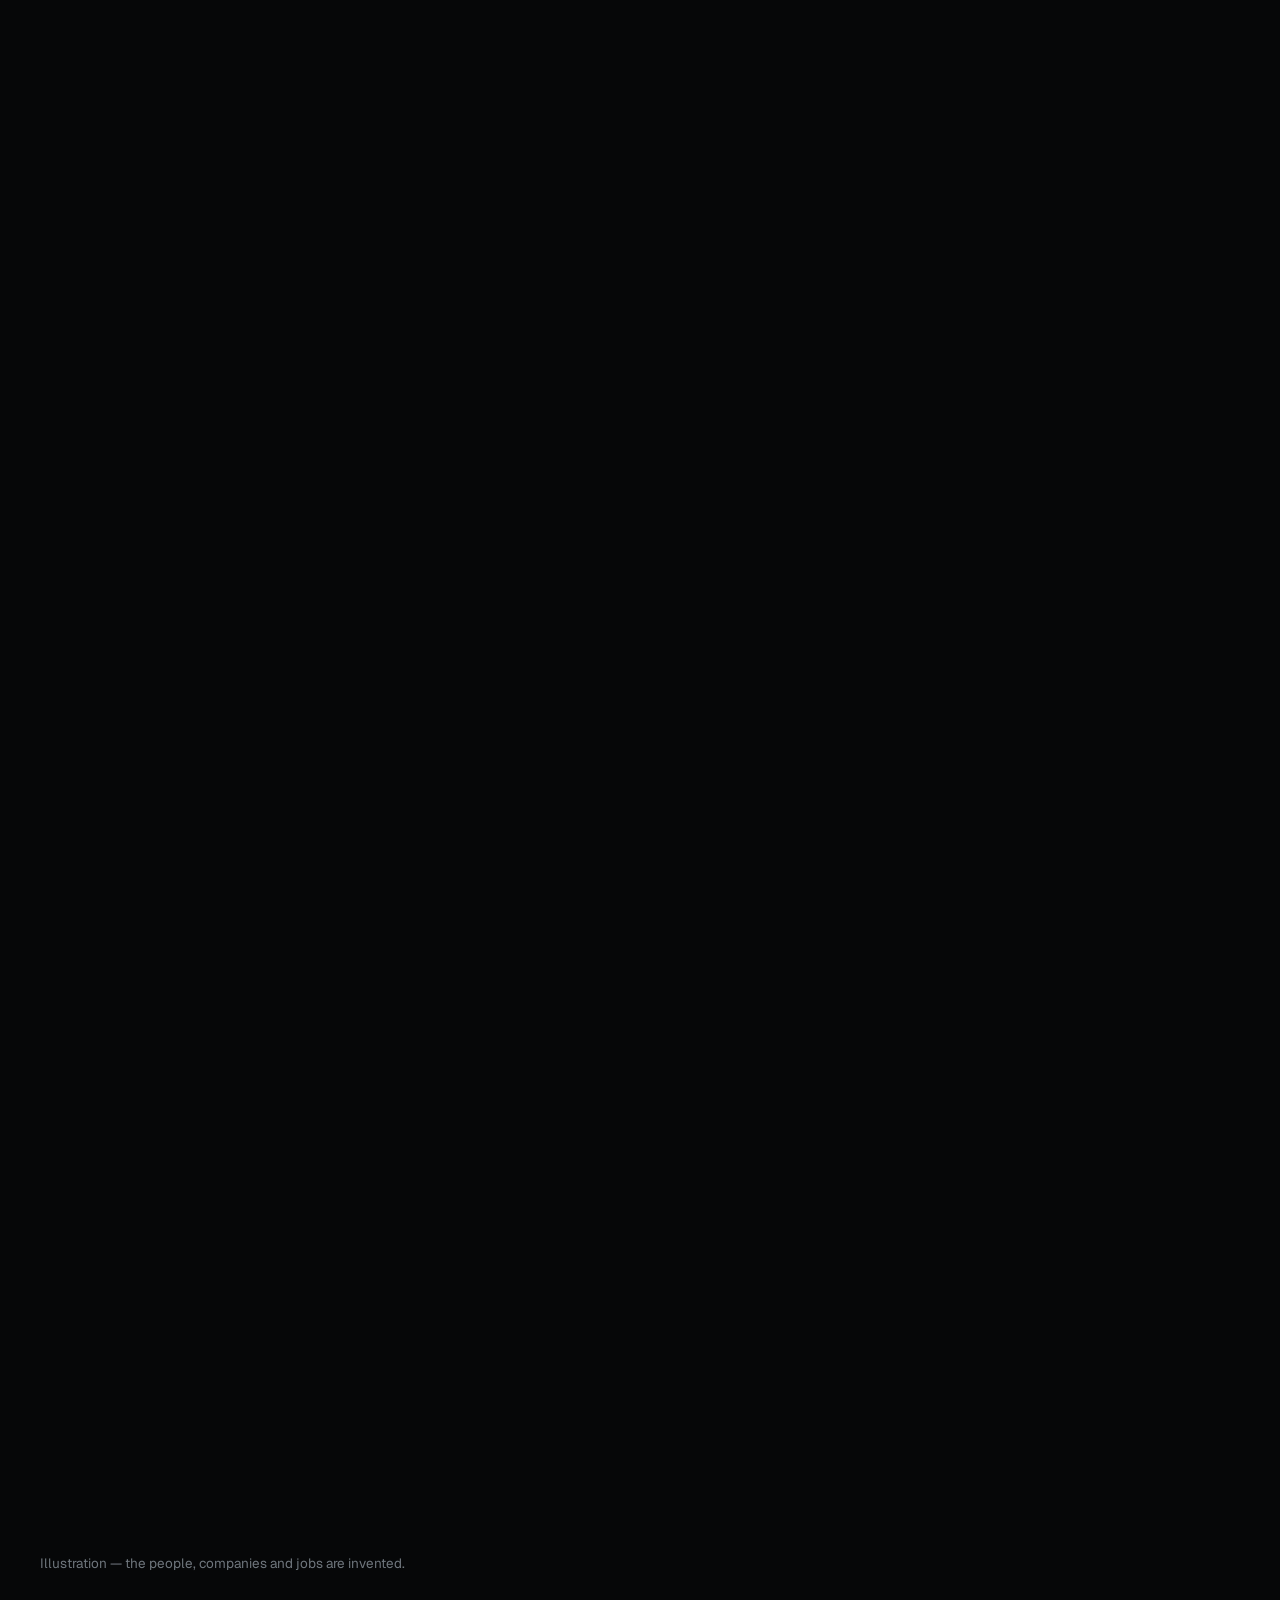
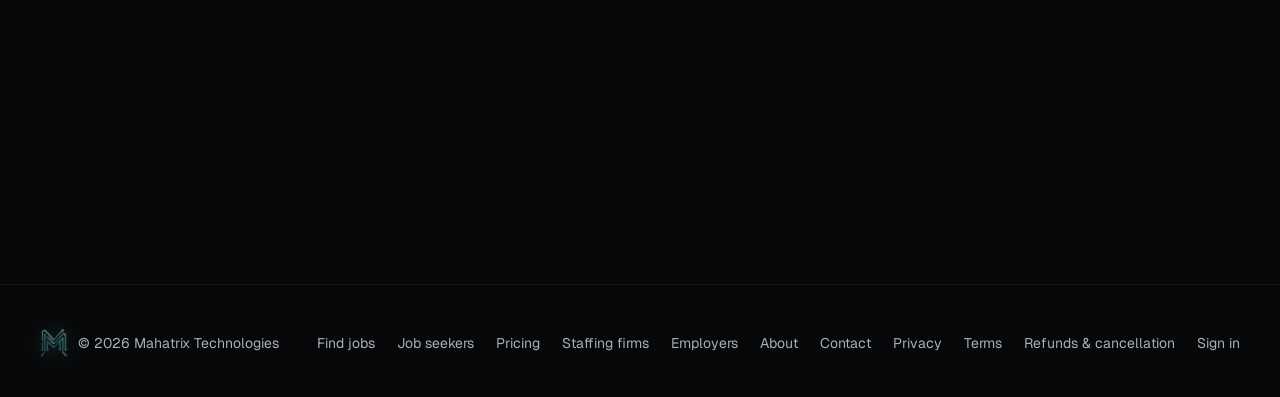
==== commit 53a52e36: "Website for v5.89: Find jobs link, sign-up on the jobs website, Launch $30/month auto-renew (Acceler" ====
--- a/index.html
+++ b/index.html
@@ -3,14 +3,14 @@
 <head>
 <meta charset="utf-8">
 <meta name="viewport" content="width=device-width, initial-scale=1">
-<title>Mahatrix Technologies — Fresh IT jobs, matched to your resume</title>
-<meta name="description" content="New IT jobs across the USA every hour, matched to your resume, with tailored resumes. Plans from $30 a month, or a dedicated recruiter applies for you. 5-day free trial.">
+<title>Mahatrix Technologies — Fresh IT jobs from company career sites</title>
+<meta name="description" content="Search new IT jobs across the USA, apply on the company's own site with a tailored resume, or let a dedicated recruiter apply for you. Launch $30 a month. 5-day free trial.">
 <meta name="theme-color" content="#060708">
 <link rel="icon" href="/assets/favicon.png" type="image/png">
 <link rel="apple-touch-icon" href="/assets/apple-touch-icon.png">
 <meta property="og:type" content="website">
-<meta property="og:title" content="Mahatrix Technologies — Fresh IT jobs, matched to your resume">
-<meta property="og:description" content="New IT jobs across the USA every hour, matched to your resume, with tailored resumes. Plans from $30 a month, or a dedicated recruiter applies for you. 5-day free trial.">
+<meta property="og:title" content="Mahatrix Technologies — Fresh IT jobs from company career sites">
+<meta property="og:description" content="Search new IT jobs across the USA, apply on the company's own site with a tailored resume, or let a dedicated recruiter apply for you. Launch $30 a month. 5-day free trial.">
 <meta property="og:image" content="https://mahatrixtechnologies.com/assets/demo-poster.jpg">
 <meta property="og:url" content="https://mahatrixtechnologies.com/">
 <link rel="canonical" href="https://mahatrixtechnologies.com/">
@@ -48,6 +48,7 @@
   <div class="wrap bar">
     <a class="brand" href="/" aria-label="Mahatrix Technologies home"><img src="/assets/logo.png" alt="" width="36" height="36"><b>MAHATRIX</b></a>
     <nav class="nav" aria-label="Main">
+      <a href="https://jobs.mahatrixtechnologies.com/">Find jobs</a>
       <a href="/job-seekers.html">Job seekers</a>
       <a href="/pricing.html">Pricing</a>
       <a href="/staffing-firms.html">Staffing firms</a>
@@ -57,7 +58,7 @@
     </nav>
     <div class="head-cta">
       <a class="btn btn-ghost" href="https://portal.mahatrixtechnologies.com">Sign in</a>
-      <a class="btn btn-primary" href="/pricing.html" data-signup="trial">Start free trial</a>
+      <a class="btn btn-primary" href="https://jobs.mahatrixtechnologies.com/?signup=1" data-signup="trial">Start free trial</a>
     </div>
     <button class="menu-btn" aria-label="Open menu" aria-expanded="false"><svg viewBox="0 0 24 24" width="20" height="20" fill="none" stroke="currentColor" stroke-width="2" stroke-linecap="round"><path d="M4 8h16M4 16h16"/></svg></button>
   </div>
@@ -68,11 +69,11 @@
 <section class="hero" aria-labelledby="hero-h">
   <div class="wrap">
     <div>
-      <div class="pill-note glass rv"><b>New</b>Plans from $30 a month · 5-day free trial</div>
-      <h1 id="hero-h" class="grad rv d1">Fresh IT jobs, matched to your resume.</h1>
-      <p class="lede rv d2">Mahatrix finds new IT jobs across the USA every hour and matches each one to your resume. Apply in minutes with a resume tailored to the job — or let a dedicated recruiter apply for you.</p>
+      <div class="pill-note glass rv"><b>New</b>The Mahatrix job search · 5-day free trial</div>
+      <h1 id="hero-h" class="grad rv d1">Fresh IT jobs, straight from company career sites.</h1>
+      <p class="lede rv d2">Mahatrix finds new IT jobs across the USA every hour. Search them by role and city, apply on the company's own site with a resume tailored to the job — or let a dedicated recruiter apply for you.</p>
       <div class="hero-ctas rv d3">
-        <a class="btn btn-primary" href="/pricing.html" data-signup="trial">Start 5-day free trial</a>
+        <a class="btn btn-primary" href="https://jobs.mahatrixtechnologies.com/">Search jobs</a>
         <a class="btn btn-ghost" href="#demo"><svg viewBox="0 0 24 24" fill="currentColor"><path d="M8 5.5v13l11-6.5z"/></svg>Watch 30-second demo</a>
       </div>
       <div class="facts rv d4">
@@ -156,8 +157,8 @@
       <p class="lede rv d1">Four steps, every working day.</p>
     </div>
     <ol class="steps">
-      <li class="step glass lit rv"><span class="n"></span><h3>Your profile</h3><p>Create your account, upload your resume and pick the roles you want and where you live.</p></li>
-      <li class="step glass lit rv d1"><span class="n"></span><h3>Jobs matched</h3><p>New jobs arrive every hour and are scored against your resume. The freshest, strongest matches come first.</p></li>
+      <li class="step glass lit rv"><span class="n"></span><h3>Your account</h3><p>Sign up with your email, upload your resume and pick the roles you want.</p></li>
+      <li class="step glass lit rv d1"><span class="n"></span><h3>Find the jobs</h3><p>New jobs arrive every hour. Search them by role and city — on Autopilot, your recruiter gets a daily list matched to your resume.</p></li>
       <li class="step glass lit rv d2"><span class="n"></span><h3>Apply with a tailored resume</h3><p>Apply yourself with a resume tailored to each job from your real experience — or let your Autopilot recruiter apply for you.</p></li>
       <li class="step glass lit rv d3"><span class="n"></span><h3>Calls and next steps</h3><p>Track every application and reply. Screens and interviews come with a prep sheet.</p></li>
     </ol>
@@ -180,22 +181,17 @@
   <div class="wrap">
     <div class="sec-head">
       <h2 id="pricing-h" class="rv">Simple monthly plans</h2>
-      <p class="lede rv d1">Month to month — stop any time. <a href="/pricing.html">Compare the plans →</a></p>
-    </div>
-    <div class="plans plans3">
-      <article class="plan glass lit tilt rv">
-        <h3>Launch</h3><p class="price"><b>$30</b><span>/ month</span></p><p class="apps">You apply — we find and prepare</p>
-        <ul><li>Fresh jobs matched to your resume, every day</li><li>2 tailored resumes a day</li><li>Full-time jobs</li></ul>
-        <button class="btn btn-ghost" data-signup="starter">Start with Launch</button>
+      <p class="lede rv d1">Month to month — cancel any time online. <a href="/pricing.html">Compare the plans →</a></p>
+    </div>
+    <div class="plans plans2">
+      <article class="plan glass lit tilt pick rv">
+        <span class="tag">Most popular</span><h3>Launch</h3><p class="price"><b>$30</b><span>/ month</span></p><p class="hint">Renews monthly until you cancel. Cancel anytime online, no fee.</p><p class="apps">Search and apply yourself</p>
+        <ul><li>Search every US IT job we collect, no limit</li><li>Apply on the company's own site</li><li>2 tailored resumes a day</li></ul>
+        <button class="btn btn-primary" data-signup="starter">Start free trial</button>
       </article>
-      <article class="plan glass lit tilt pick rv d1">
-        <span class="tag">Most popular</span><h3>Accelerate</h3><p class="price ask"><b>Let's talk</b><span>tailored to you</span></p><p class="apps">You apply — with more firepower</p>
-        <ul><li>Maximum fresh matches, updated hourly</li><li>5 tailored resumes a day</li><li>Full-time jobs</li></ul>
-        <div class="plan-acts"><button class="btn btn-primary" data-chat="job_seeker" data-msg="I am interested in the Accelerate plan.">Chat with us</button><a class="btn btn-ghost" href="mailto:info@mahatrixtechnologies.com?subject=Accelerate%20plan">Email us</a></div>
-      </article>
-      <article class="plan glass lit tilt rv d2">
+      <article class="plan glass lit tilt rv d1">
         <h3>Autopilot</h3><p class="price ask"><b>Let's talk</b><span>tailored to you</span></p><p class="apps">A dedicated recruiter runs your search</p>
-        <ul><li>Your own recruiter, every working day</li><li>Full-time, W2 and C2C jobs</li><li>Vendor requirements matched to you</li></ul>
+        <ul><li>Your own recruiter, every working day</li><li>Your own daily job list plus the job search</li><li>Full-time, W2 and C2C jobs</li></ul>
         <div class="plan-acts"><button class="btn btn-ghost" data-chat="job_seeker" data-msg="I am interested in the Autopilot plan.">Chat with us</button><a class="btn btn-ghost" href="mailto:info@mahatrixtechnologies.com?subject=Autopilot%20plan">Email us</a></div>
       </article>
     </div>
@@ -220,7 +216,7 @@
 <section aria-label="Ready when you are">
   <div class="wrap">
     <div class="contact glass rv">
-      <div><h2>Ready when you are</h2><p class="lede">Create your free account in a minute. Upload your resume and your matched jobs appear right away.</p></div>
+      <div><h2>Ready when you are</h2><p class="lede">Create your free account in a minute, then search, apply and tailor your resume.</p></div>
       <div class="actions"><a class="btn btn-primary" href="/pricing.html" data-signup="trial">Start free trial</a><span class="hint">Already a customer? <a href="https://portal.mahatrixtechnologies.com">Sign in</a></span></div>
     </div>
   </div>
@@ -231,6 +227,7 @@
   <div class="wrap">
     <a class="brand" href="/"><img src="/assets/logo.png" alt="" width="28" height="28"><span>© <span id="year">2026</span> Mahatrix Technologies</span></a>
     <nav aria-label="Footer">
+      <a href="https://jobs.mahatrixtechnologies.com/">Find jobs</a>
       <a href="/job-seekers.html">Job seekers</a>
       <a href="/pricing.html">Pricing</a>
       <a href="/staffing-firms.html">Staffing firms</a>
@@ -239,34 +236,11 @@
       <a href="/contact.html">Contact</a>
       <a href="/privacy.html">Privacy</a>
       <a href="/terms.html">Terms</a>
+      <a href="/refund.html">Refunds &amp; cancellation</a>
       <a href="https://portal.mahatrixtechnologies.com">Sign in</a>
     </nav>
   </div>
 </footer>
-
-<!-- free trial: the account is ready at once -->
-<dialog id="signup" aria-labelledby="signupTitle">
-  <div class="dlg-head"><div><h2 id="signupTitle">Start your free trial</h2><p class="muted" style="margin:6px 0 0">5 days of Launch, free. No card needed. Your account is ready as soon as you press Create account.</p></div><button class="x" type="button" data-close aria-label="Close">✕</button></div>
-  <form class="form" novalidate>
-    <input type="hidden" name="plan" value="trial">
-    <label>First name<input name="first_name" autocomplete="given-name" required></label>
-    <label>Last name<input name="last_name" autocomplete="family-name" required></label>
-    <label>Email<input name="email" type="email" autocomplete="email" required></label>
-    <label>Phone<input name="phone" type="tel" autocomplete="tel" required></label>
-    <label class="full">Job role you want<input name="role" placeholder="e.g. Data Engineer, Java Developer, Business Analyst" required></label>
-    <label>Work authorization<select name="visa"><option value="">Choose…</option><option>H-1B</option><option>OPT / STEM OPT</option><option>CPT</option><option>H-4 EAD</option><option>Green card</option><option>U.S. citizen</option><option>Other</option></select></label>
-    <label>Years of experience<input name="experience" inputmode="numeric" placeholder="e.g. 6"></label>
-    <label>Choose a 6-digit PIN<input name="pin" type="password" inputmode="numeric" maxlength="6" autocomplete="new-password" required></label>
-    <label>Type the PIN again<input name="pin2" type="password" inputmode="numeric" maxlength="6" autocomplete="new-password" required></label>
-    <label class="full">LinkedIn (optional)<input name="linkedin" placeholder="linkedin.com/in/…"></label>
-    <span class="trap" aria-hidden="true"><input name="website" tabindex="-1" autocomplete="off"></span>
-    <label class="check full"><input type="checkbox" name="agree" value="1"><span>I agree to the <a href="/terms.html" target="_blank">Terms</a> and <a href="/privacy.html" target="_blank">Privacy Policy</a>, and I understand Mahatrix does not guarantee a job or interviews.</span></label>
-    <div class="err full" role="alert"></div>
-    <div class="row-end full"><button class="btn btn-ghost" type="button" data-close>Cancel</button><button class="btn btn-primary" type="submit">Create account</button></div>
-  </form>
-  <div class="done" hidden><p><b>Your account is ready.</b></p><p>Sign in with your email and the PIN you just chose, then upload your resume — your matched jobs appear right away.</p>
-    <div class="row-end"><button class="btn btn-ghost" type="button" data-close>Close</button><a class="btn btn-primary" id="signupGo" href="https://portal.mahatrixtechnologies.com">Sign in now</a></div></div>
-</dialog>
 
 <!-- chat -->
 <button class="chat-btn" id="chatBtn" type="button" aria-controls="chat" aria-expanded="false"><svg viewBox="0 0 24 24" fill="none" stroke="currentColor" stroke-width="2" stroke-linecap="round" stroke-linejoin="round"><path d="M21 12a8 8 0 0 1-11.6 7.1L4 20l1-4.6A8 8 0 1 1 21 12z"/></svg><span>Chat with us</span></button>
--- a/assets/site.css
+++ b/assets/site.css
@@ -338,6 +338,7 @@
 .hero.sub .wrap{display:block;max-width:980px}
 .hero.sub h1{font-size:clamp(36px,5.4vw,60px)}
 .plans.plans3{grid-template-columns:repeat(3,1fr)}
+.plans.plans2{grid-template-columns:repeat(2,minmax(0,420px));justify-content:center}
 .plan .price{margin:12px 0 2px;display:flex;align-items:baseline;gap:6px}
 .plan .price b{font-size:40px;font-weight:600;letter-spacing:-.03em;color:var(--ink)}
 .plan .price span{color:var(--ink-2);font-size:14px}
@@ -350,7 +351,7 @@
 .cmp td{color:var(--ink)}
 .cmp tr:last-child th,.cmp tr:last-child td{border-bottom:0}
 .svc article p a{color:var(--glint);text-decoration:none}
-@media (max-width:900px){.plans.plans3{grid-template-columns:1fr}}
+@media (max-width:900px){.plans.plans3,.plans.plans2{grid-template-columns:1fr}}
 [hidden]{display:none!important}
 
 /* ===== v4 tech layer: signal mesh, decode headline, match engine, flow, tilt, beam ===== */
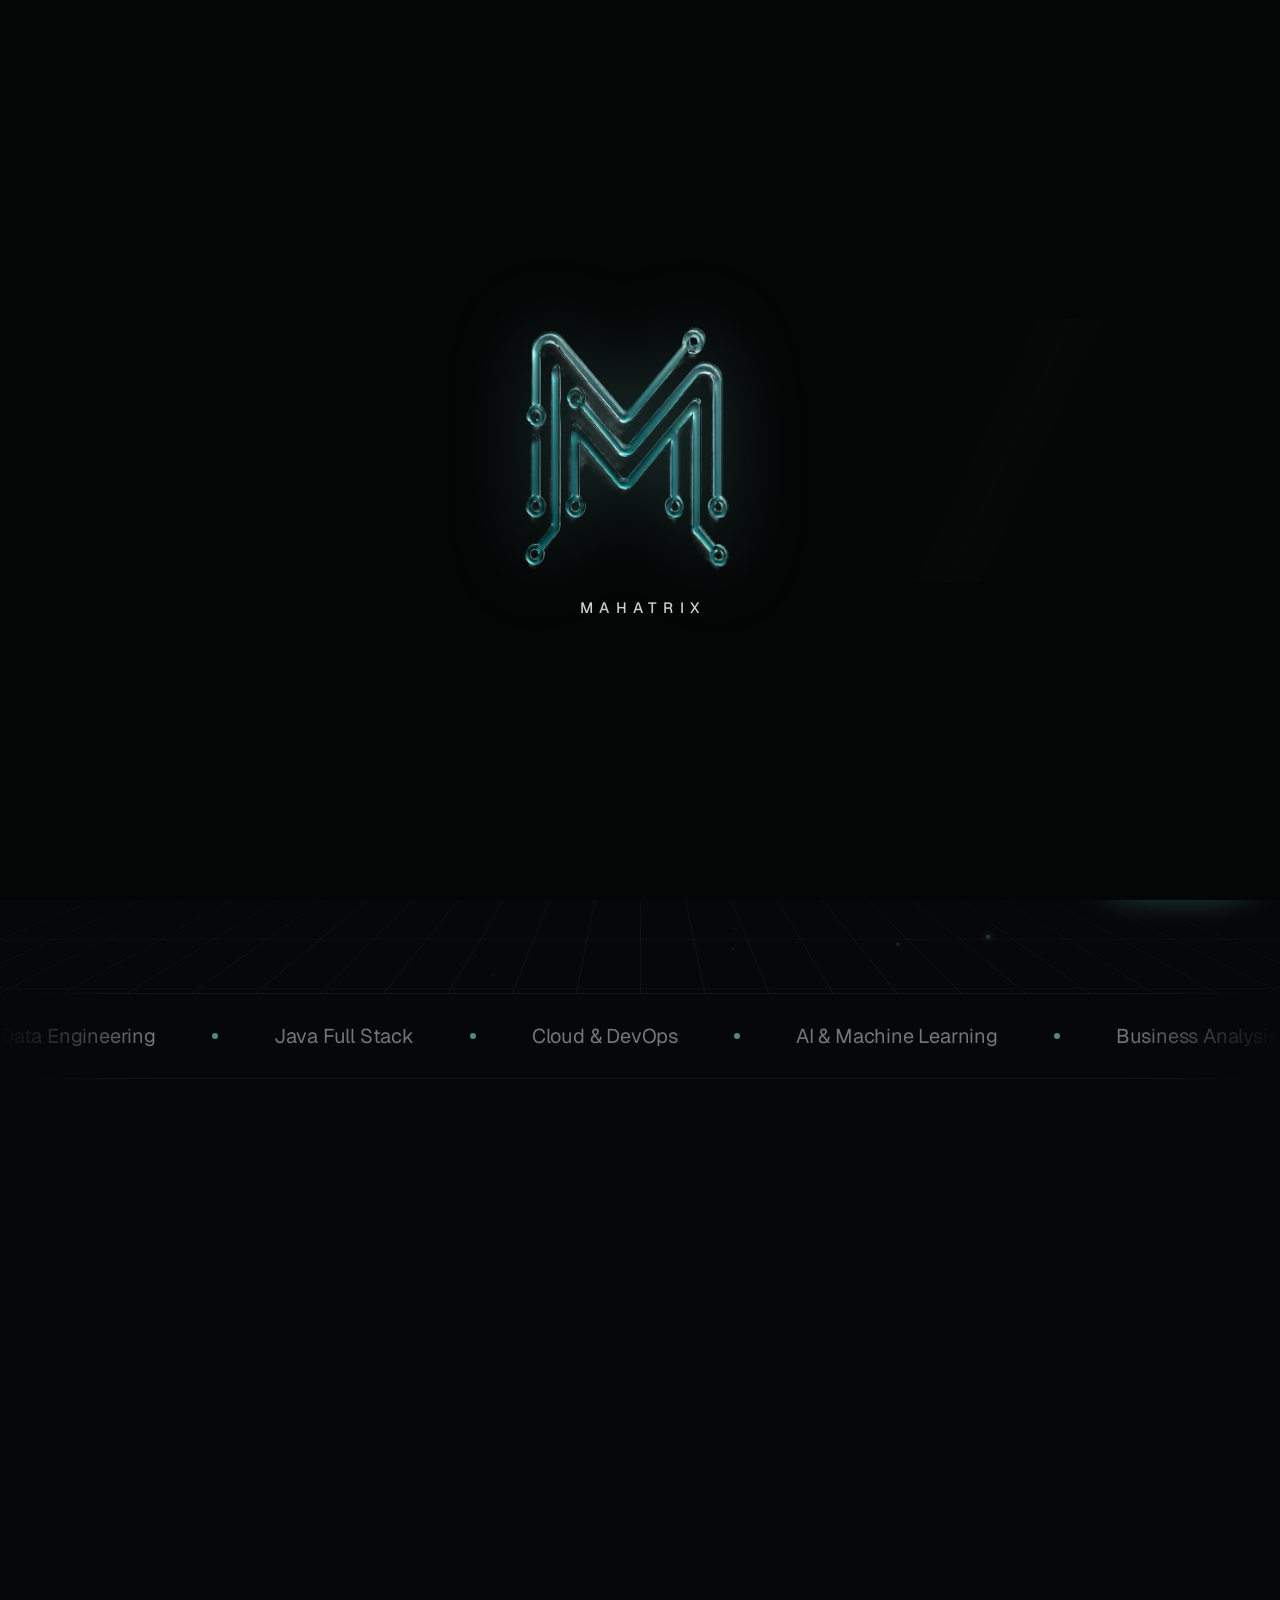
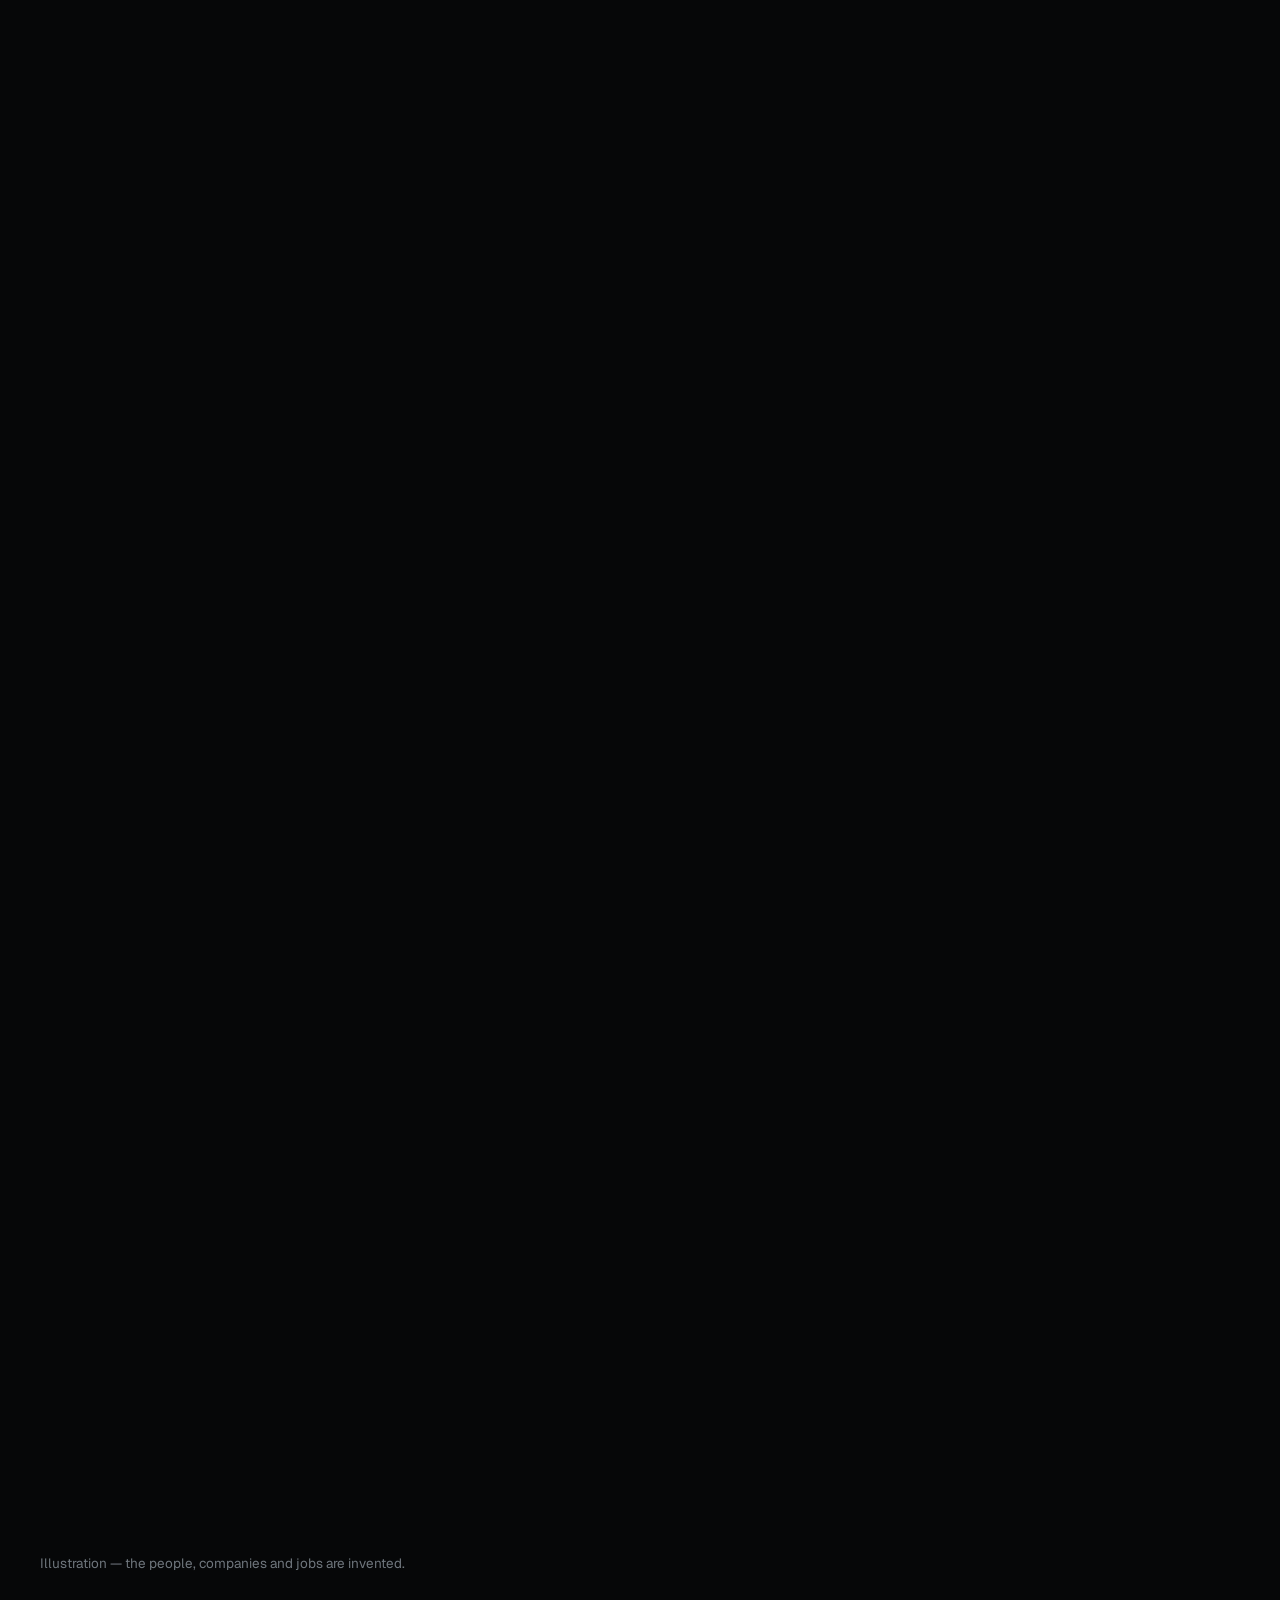
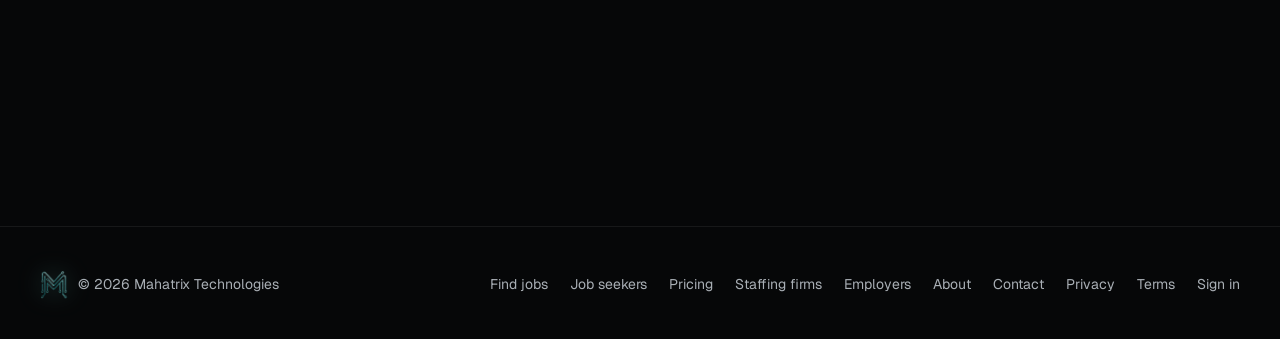
==== commit 6622f19a: "Website: Find jobs link, free trial sign-up on the jobs website, Launch = the job search, Accelerate" ====
--- a/index.html
+++ b/index.html
@@ -181,11 +181,11 @@
   <div class="wrap">
     <div class="sec-head">
       <h2 id="pricing-h" class="rv">Simple monthly plans</h2>
-      <p class="lede rv d1">Month to month — cancel any time online. <a href="/pricing.html">Compare the plans →</a></p>
+      <p class="lede rv d1">Month to month — stop any time. <a href="/pricing.html">Compare the plans →</a></p>
     </div>
     <div class="plans plans2">
       <article class="plan glass lit tilt pick rv">
-        <span class="tag">Most popular</span><h3>Launch</h3><p class="price"><b>$30</b><span>/ month</span></p><p class="hint">Renews monthly until you cancel. Cancel anytime online, no fee.</p><p class="apps">Search and apply yourself</p>
+        <span class="tag">Most popular</span><h3>Launch</h3><p class="price"><b>$30</b><span>/ month</span></p><p class="apps">Search and apply yourself</p>
         <ul><li>Search every US IT job we collect, no limit</li><li>Apply on the company's own site</li><li>2 tailored resumes a day</li></ul>
         <button class="btn btn-primary" data-signup="starter">Start free trial</button>
       </article>
@@ -236,7 +236,6 @@
       <a href="/contact.html">Contact</a>
       <a href="/privacy.html">Privacy</a>
       <a href="/terms.html">Terms</a>
-      <a href="/refund.html">Refunds &amp; cancellation</a>
       <a href="https://portal.mahatrixtechnologies.com">Sign in</a>
     </nav>
   </div>
